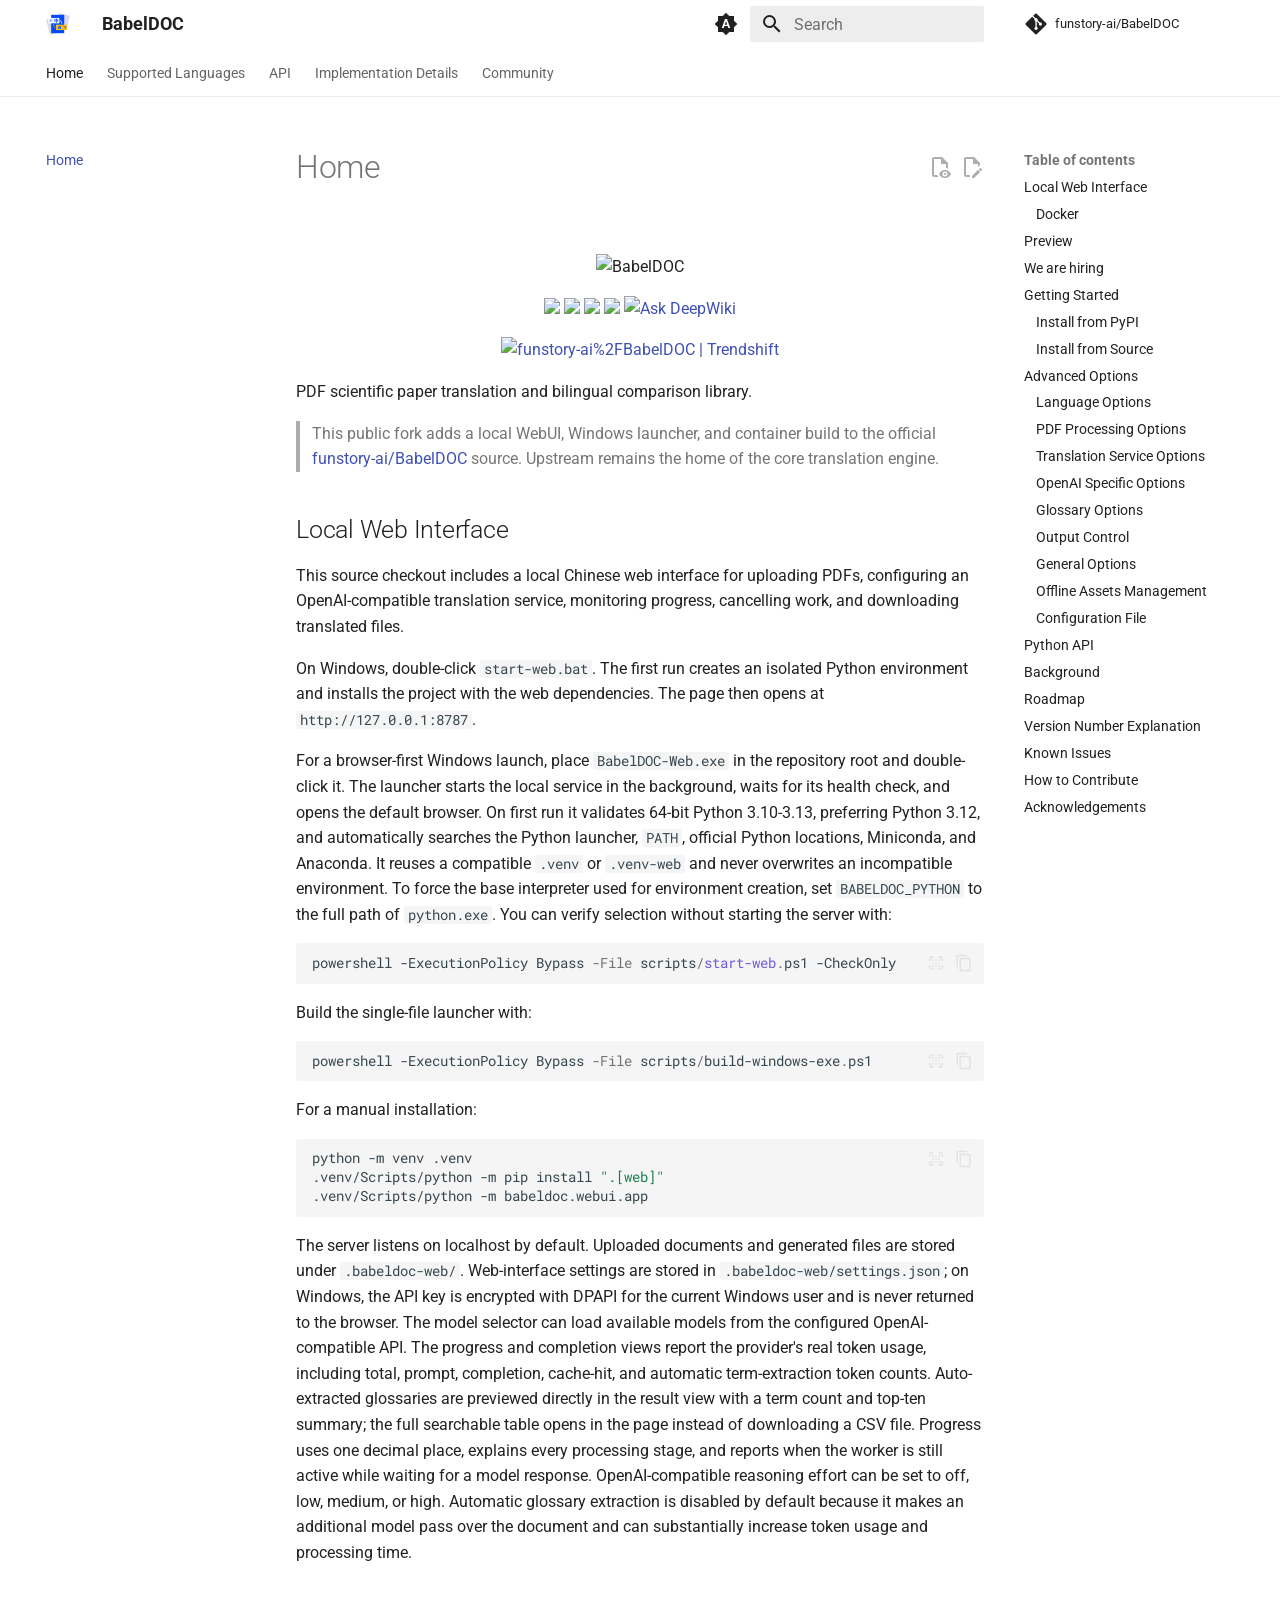
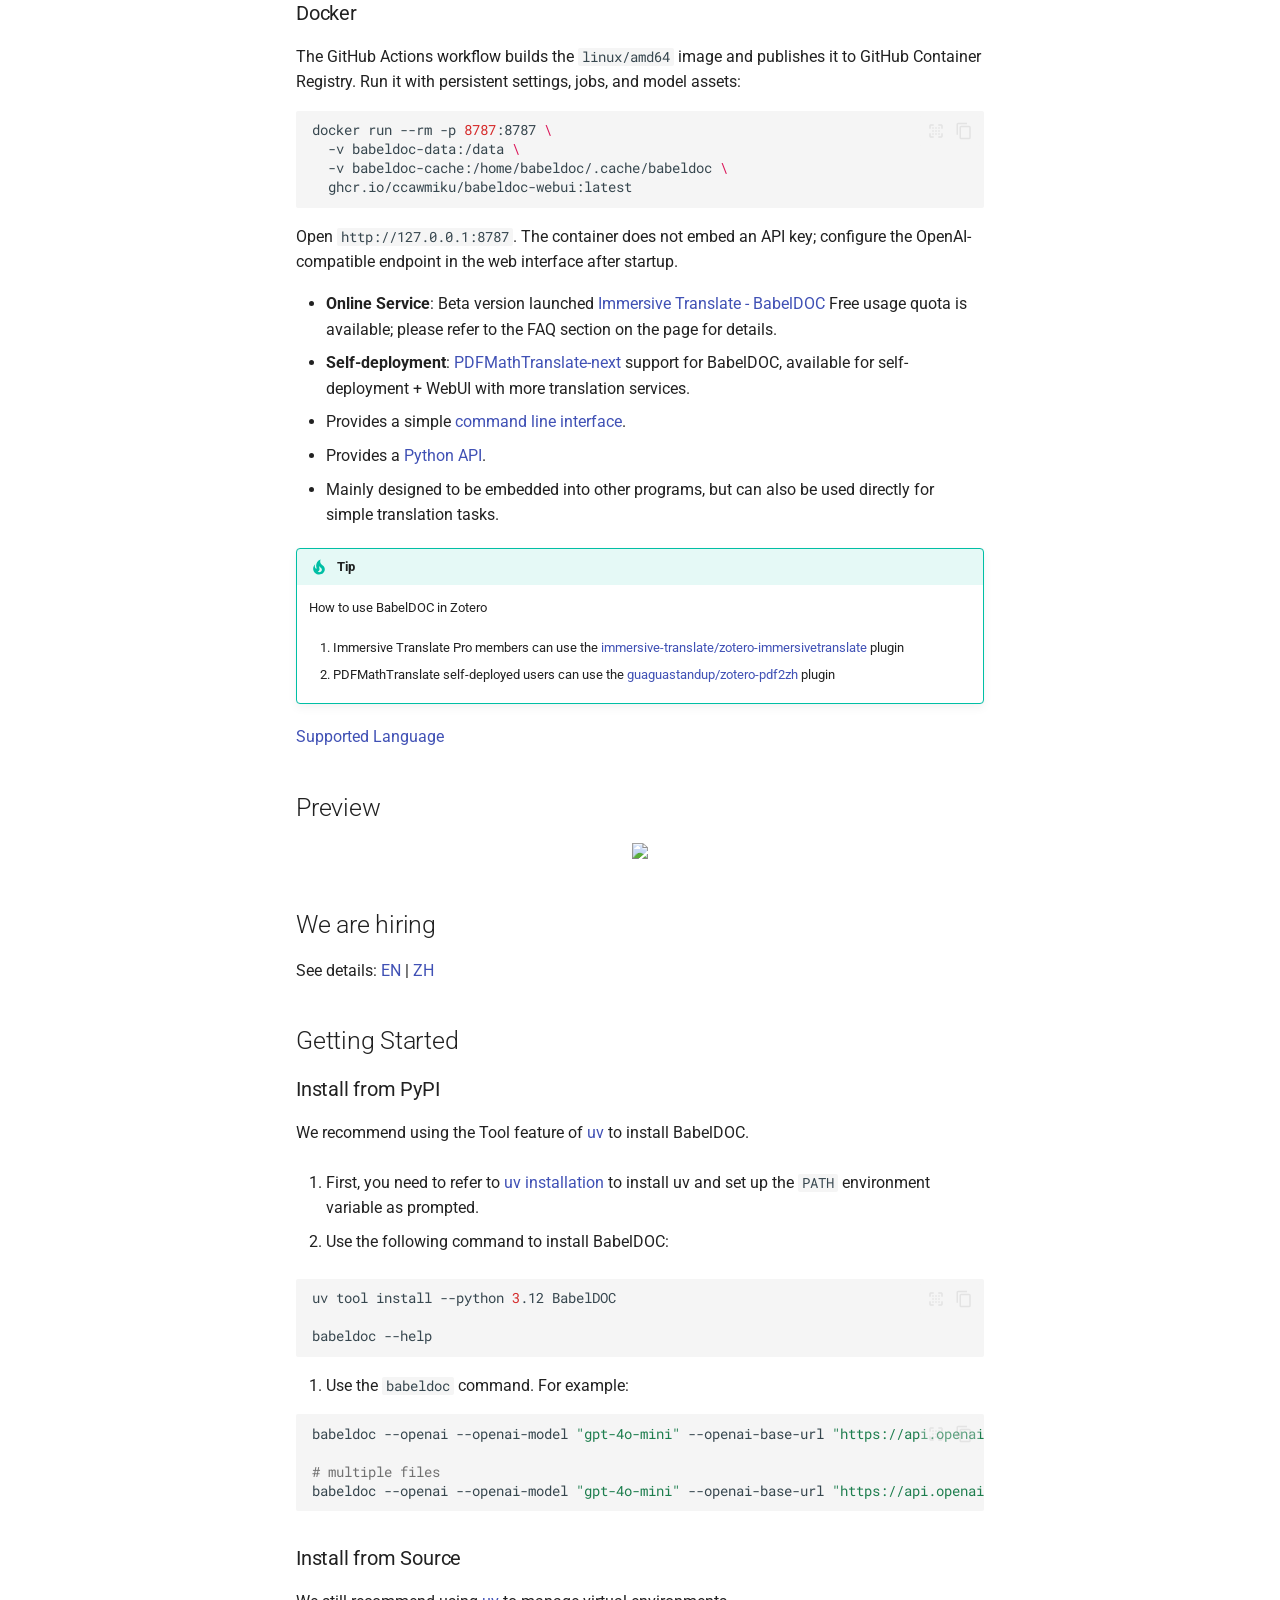
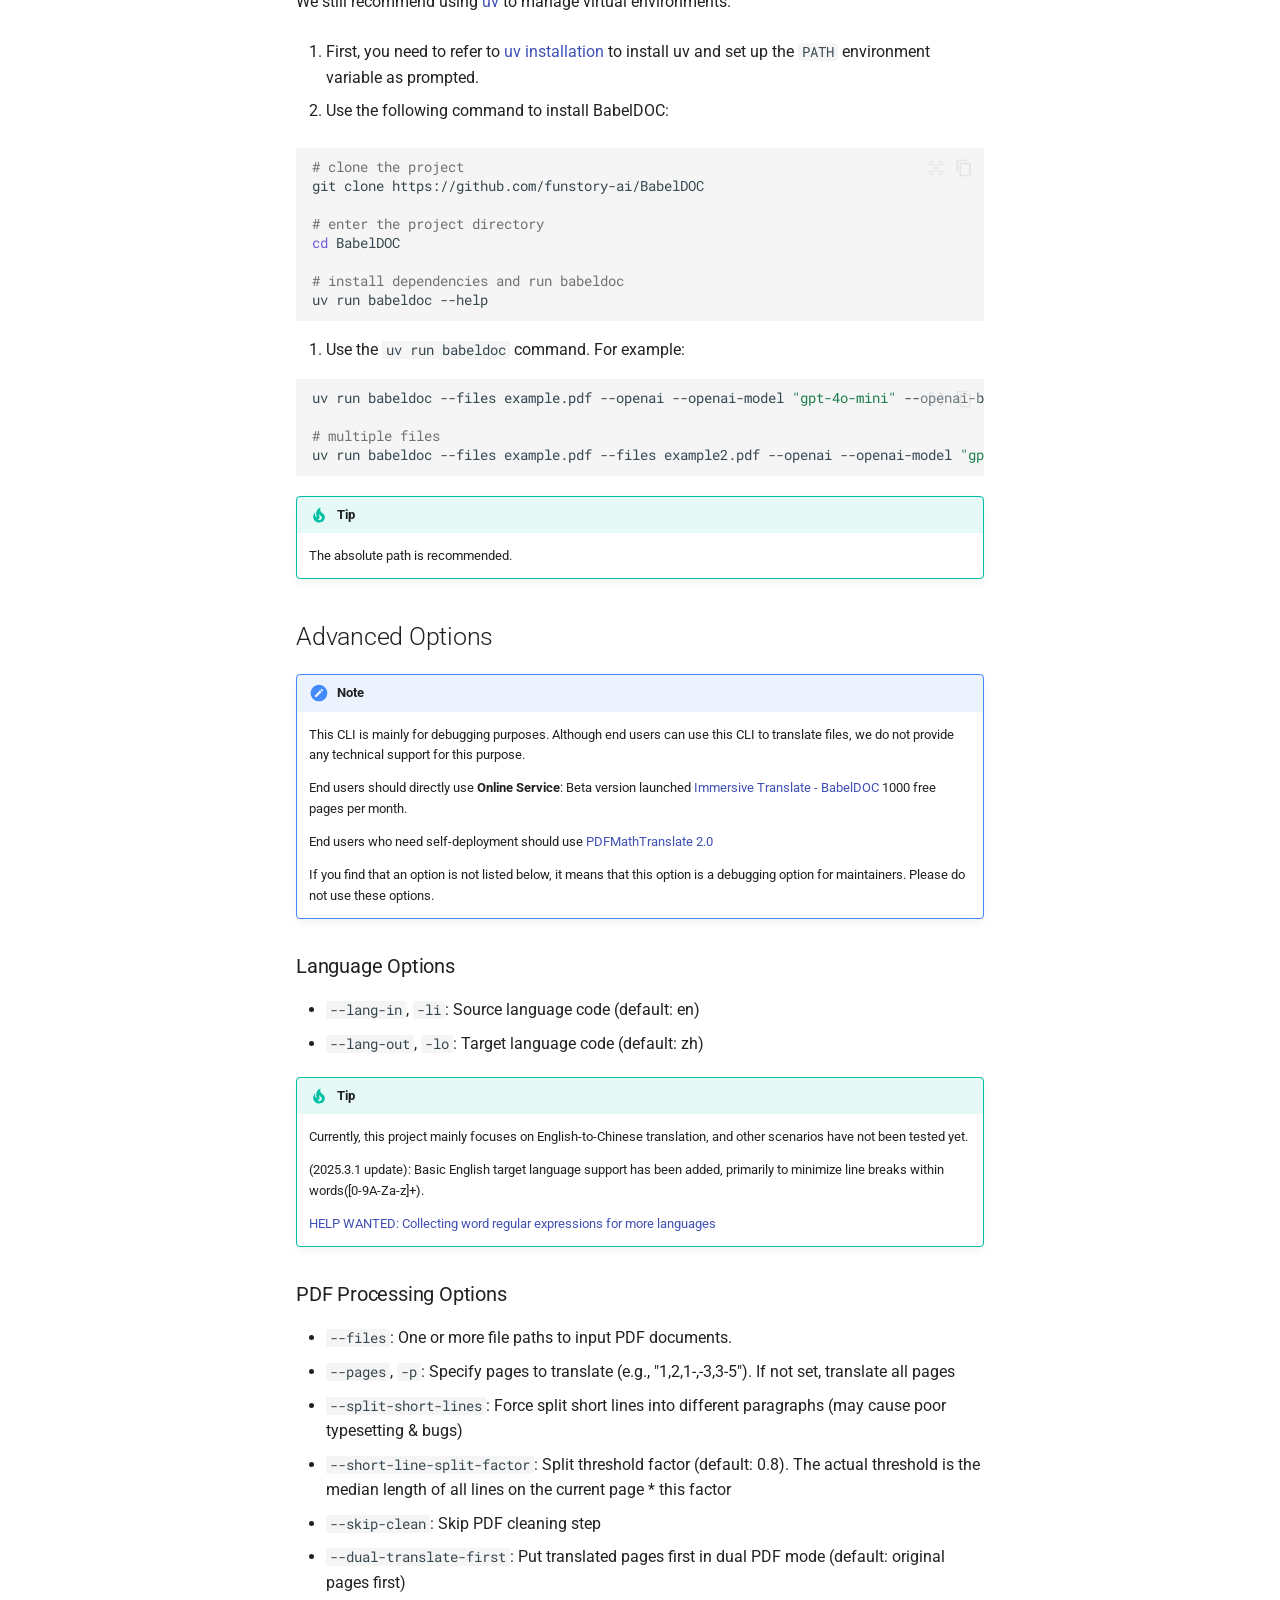
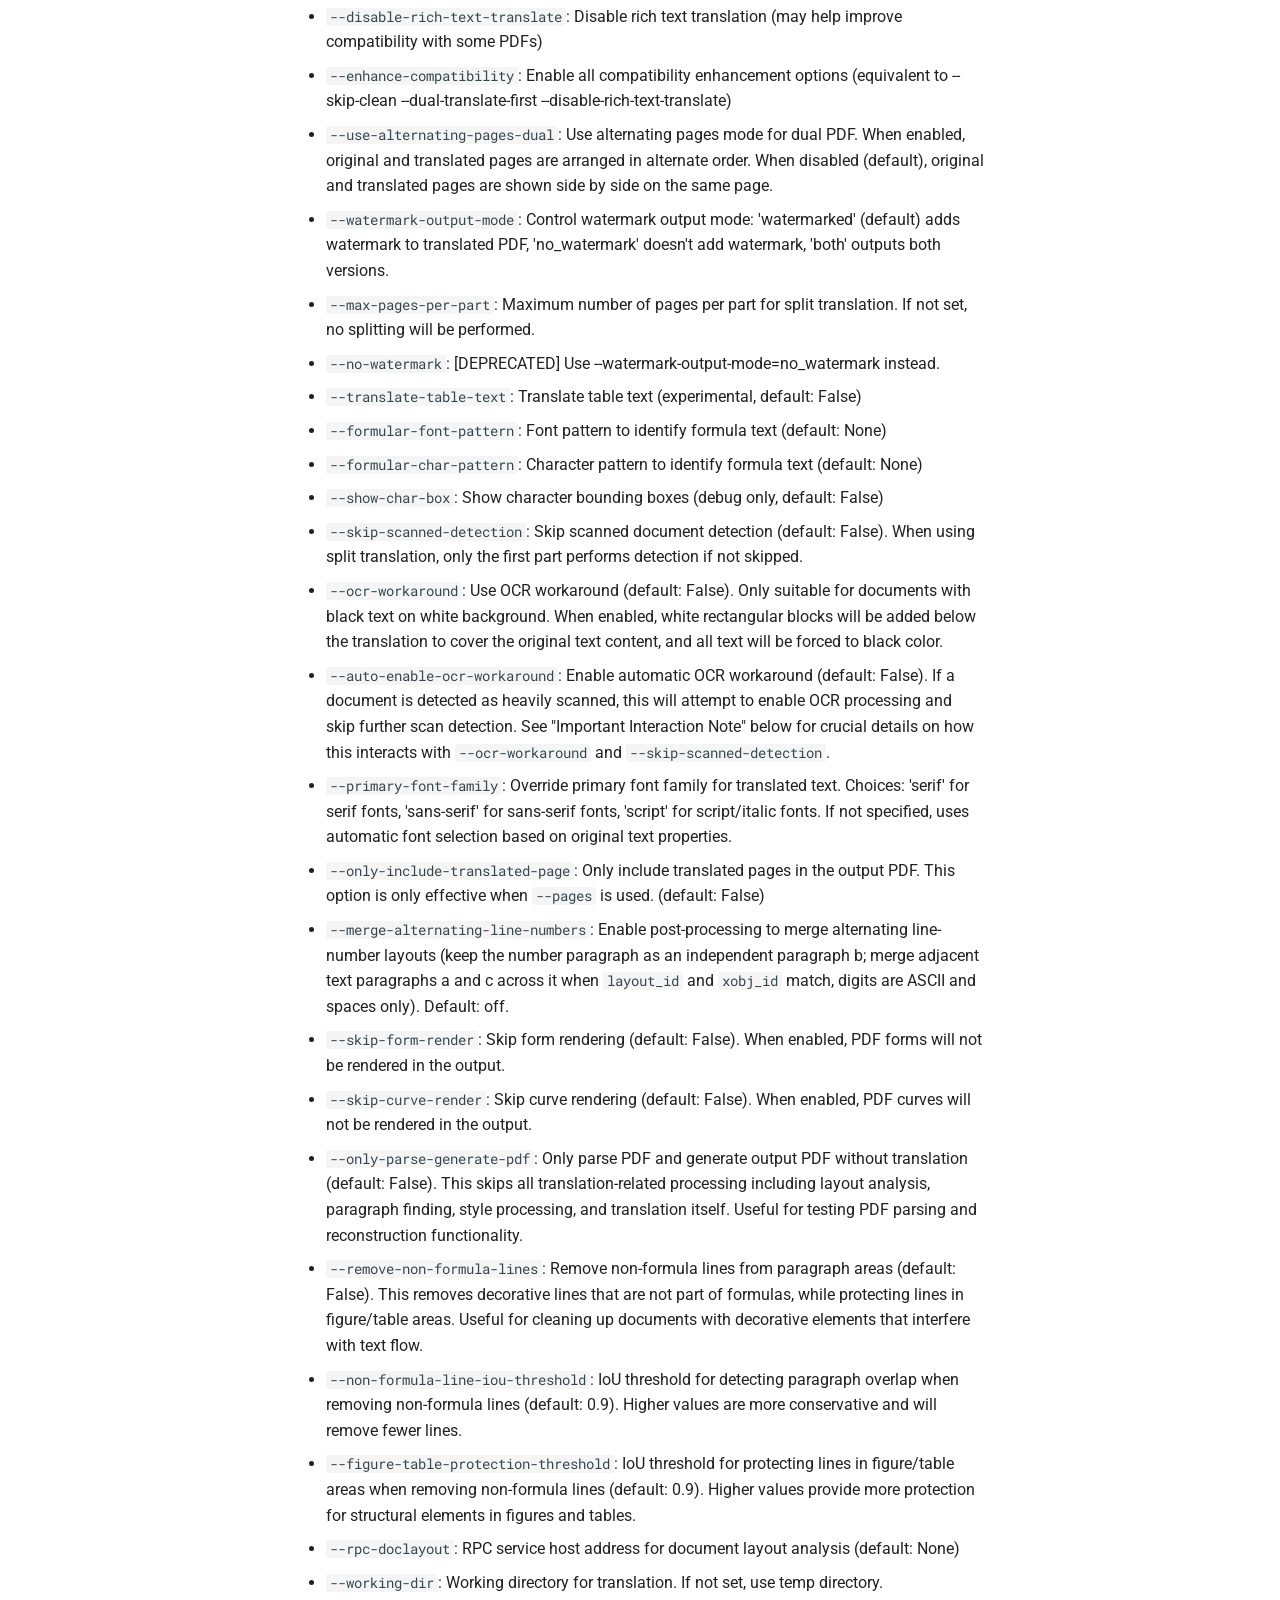
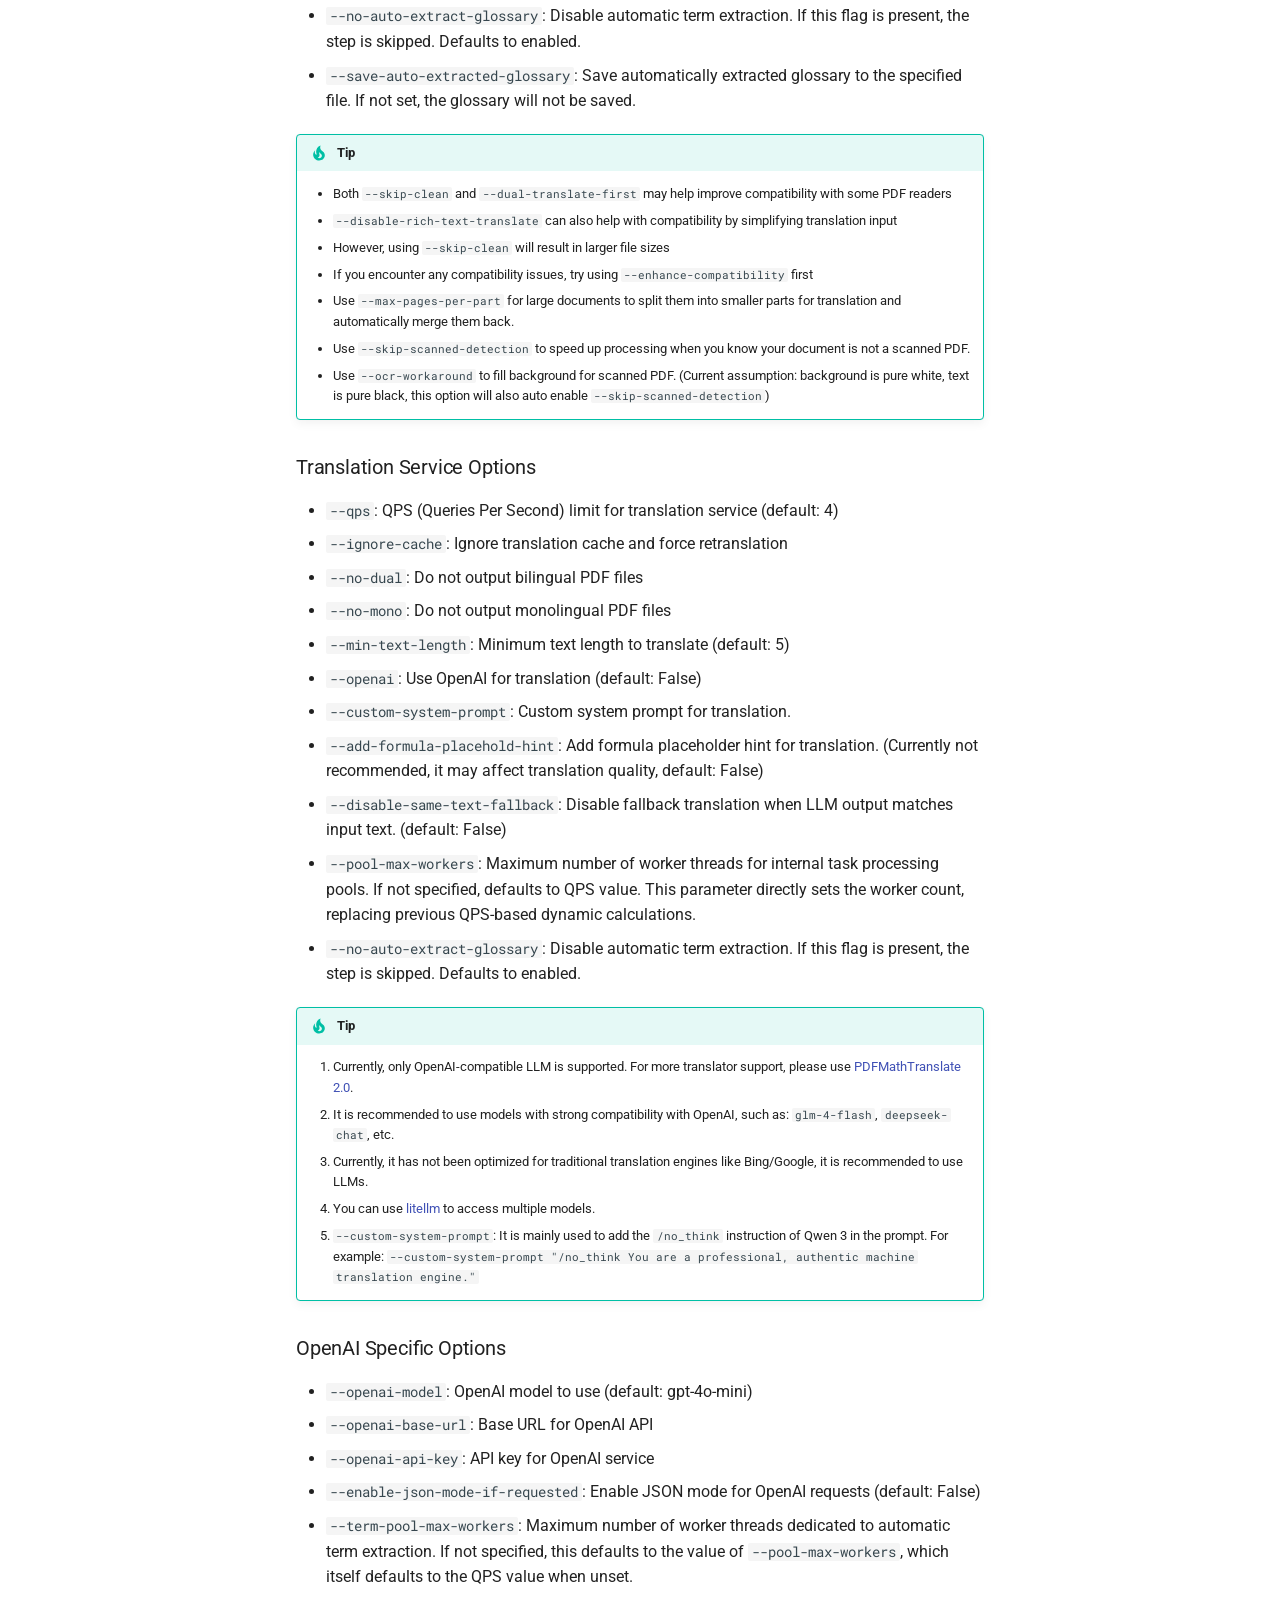
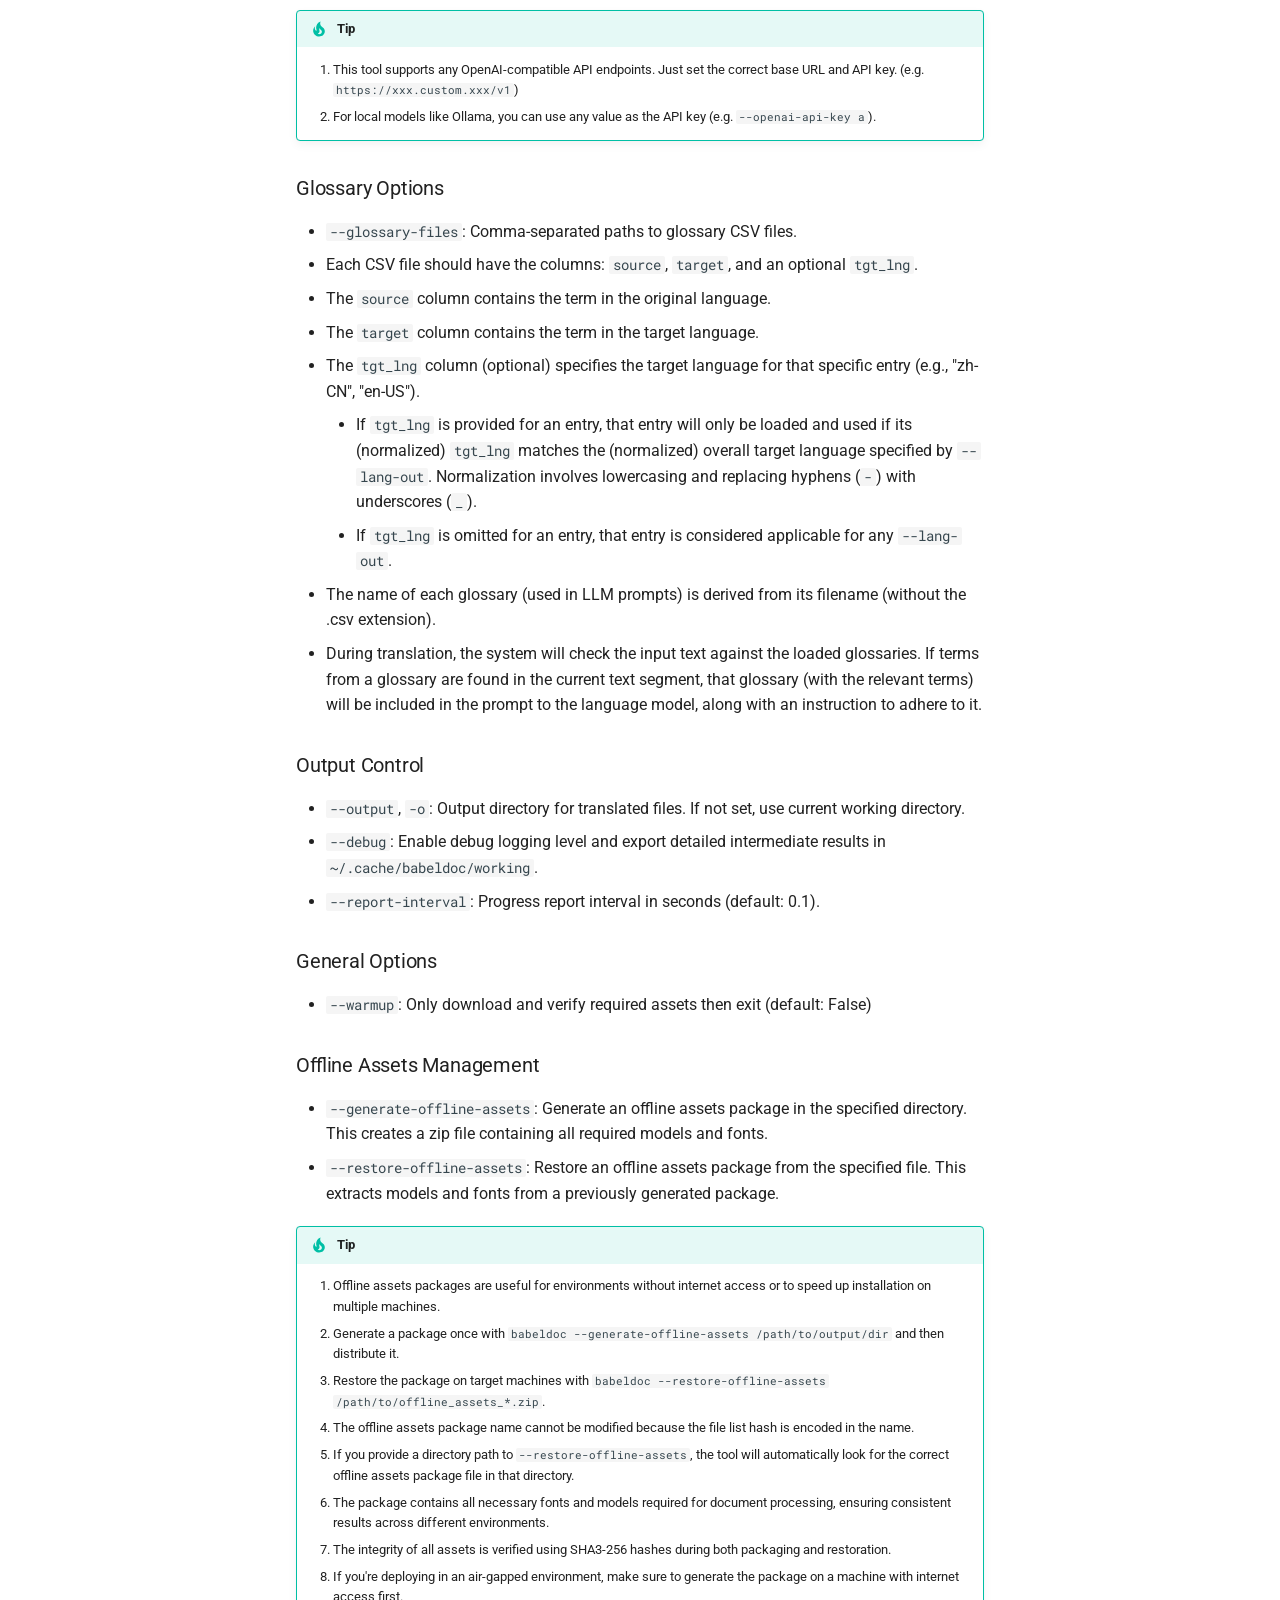
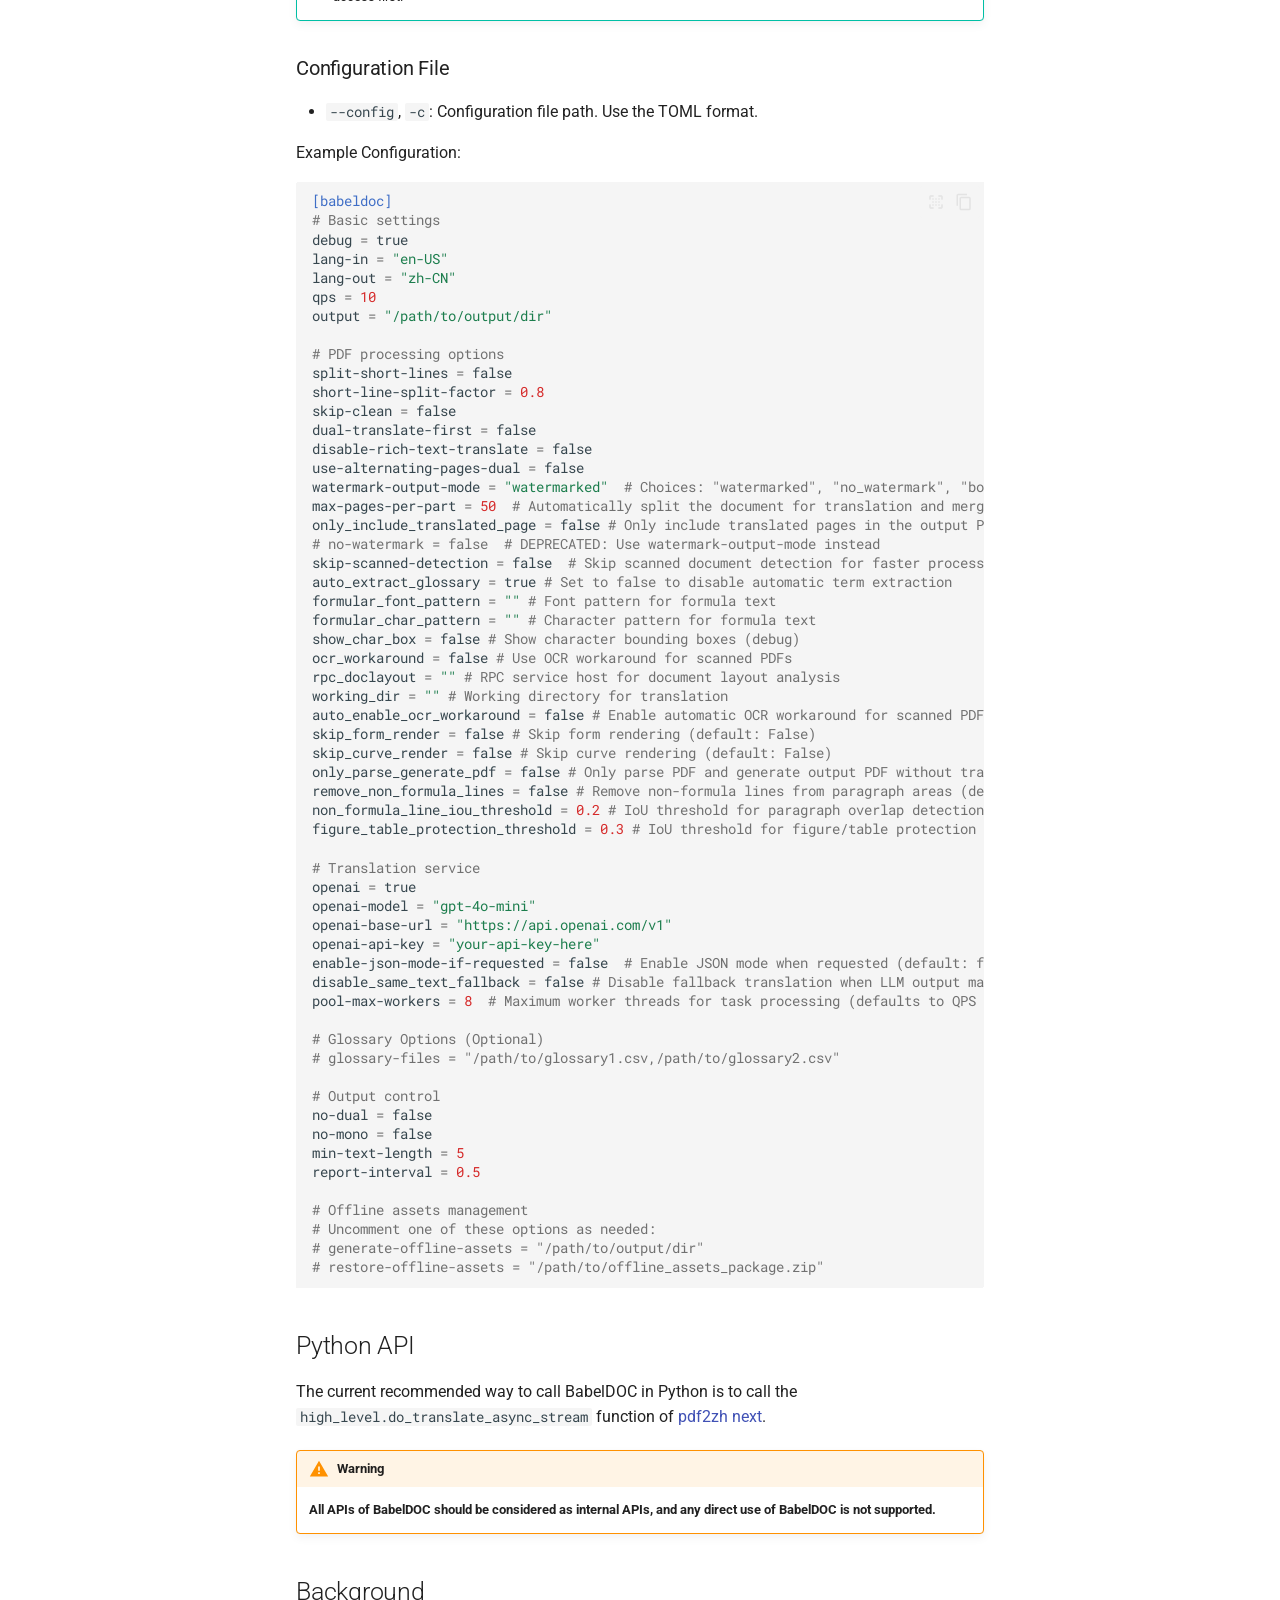
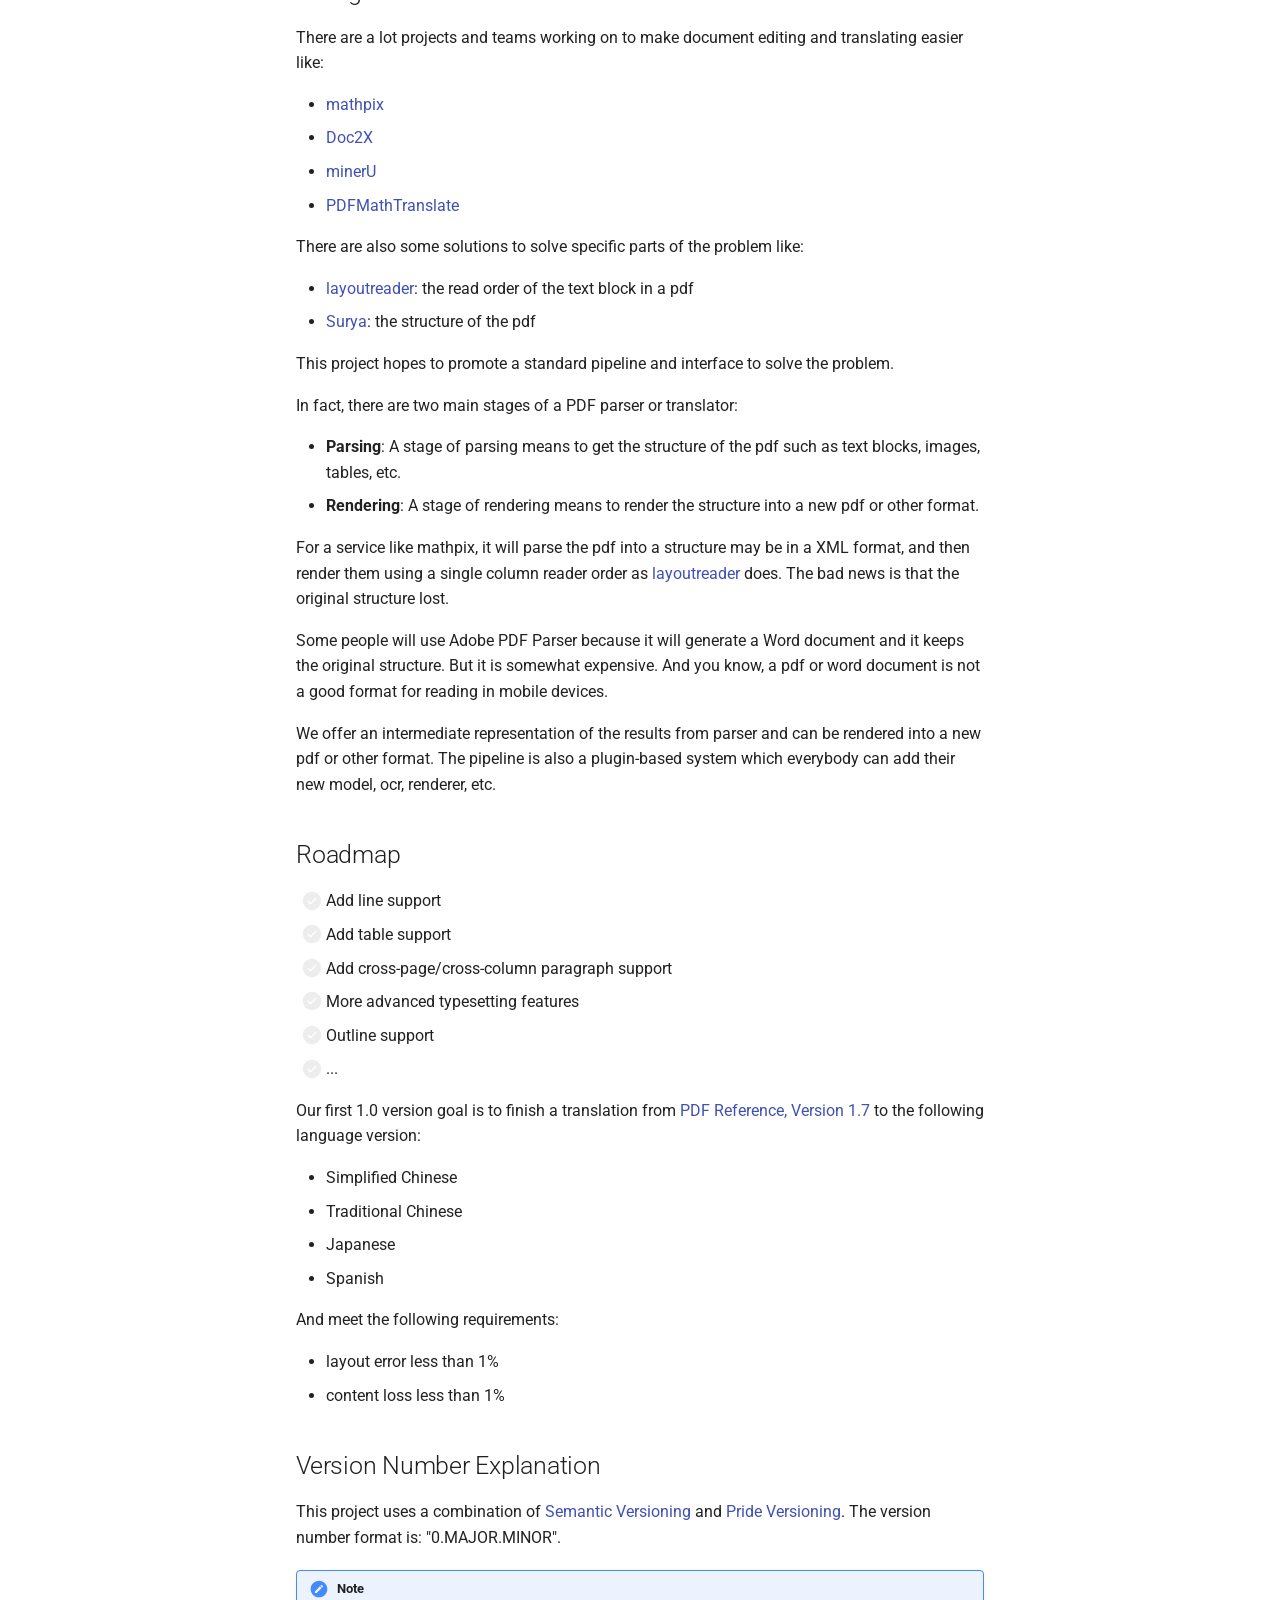
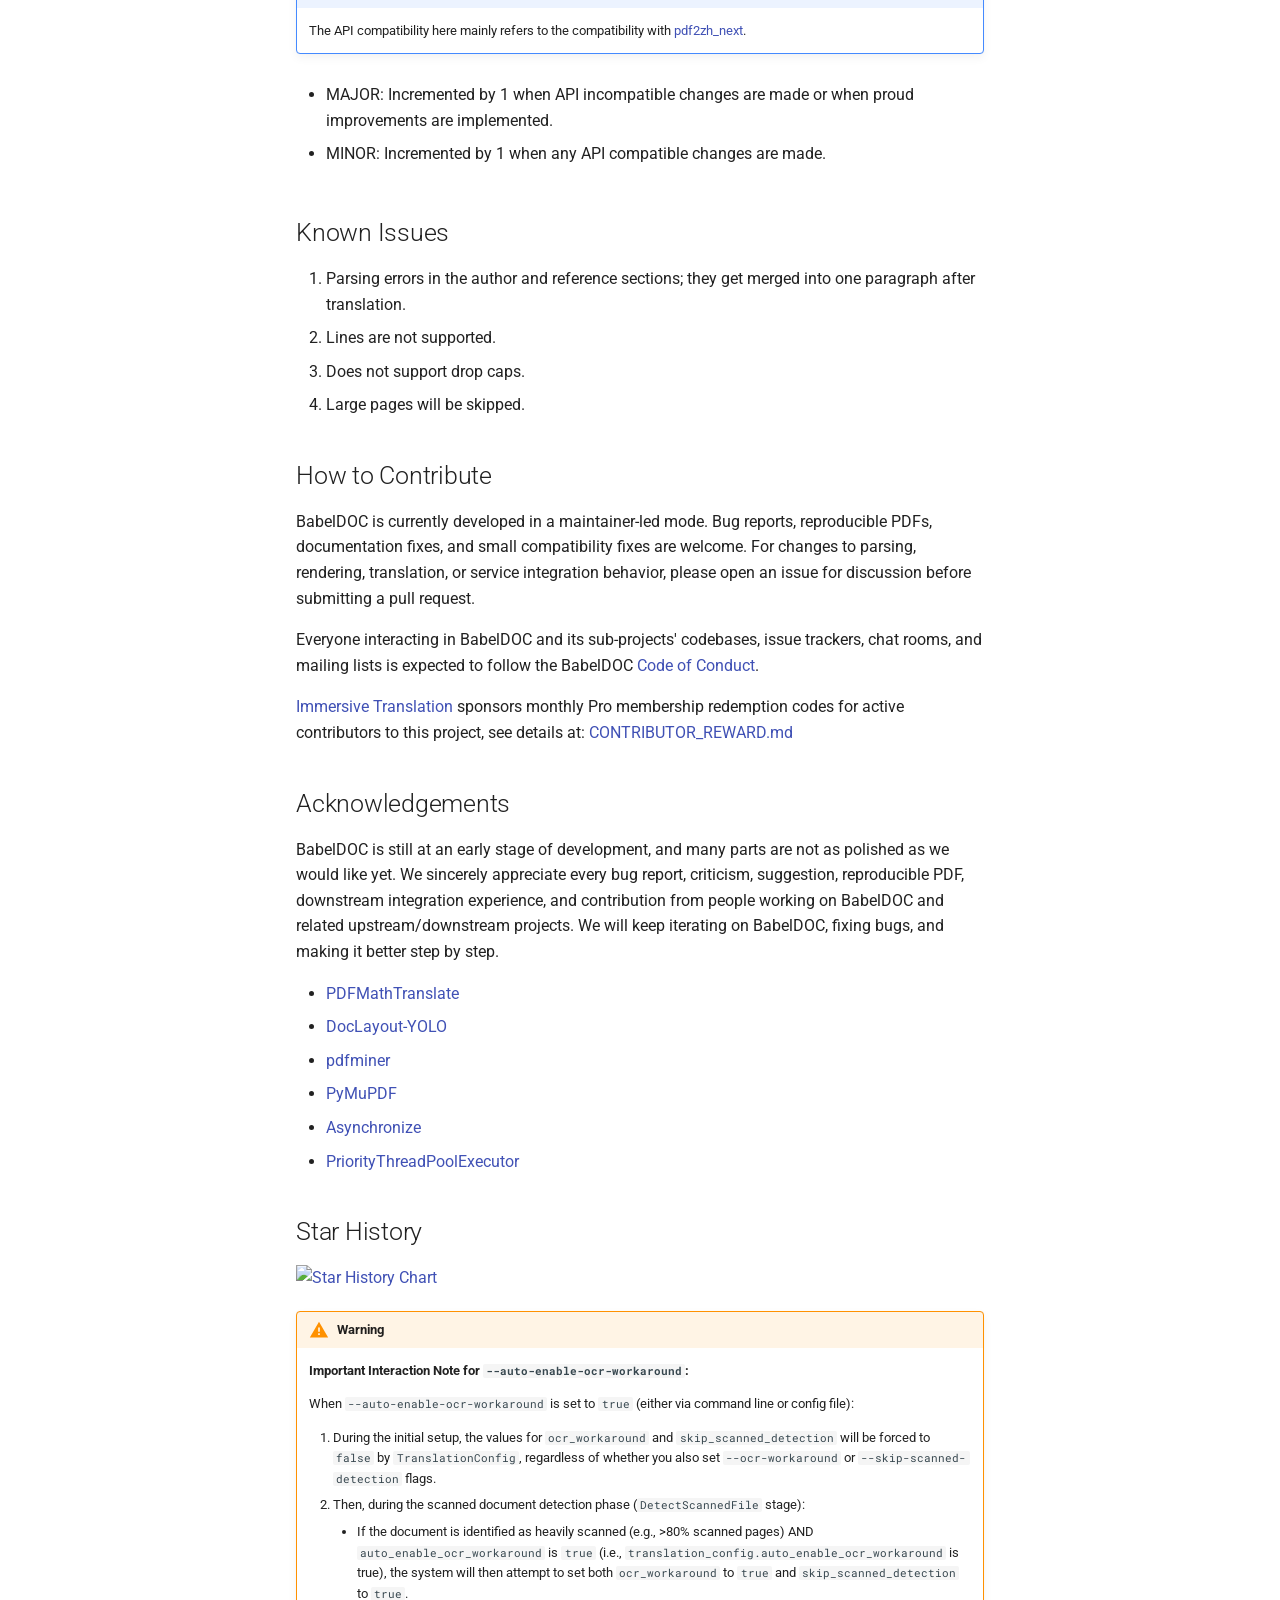
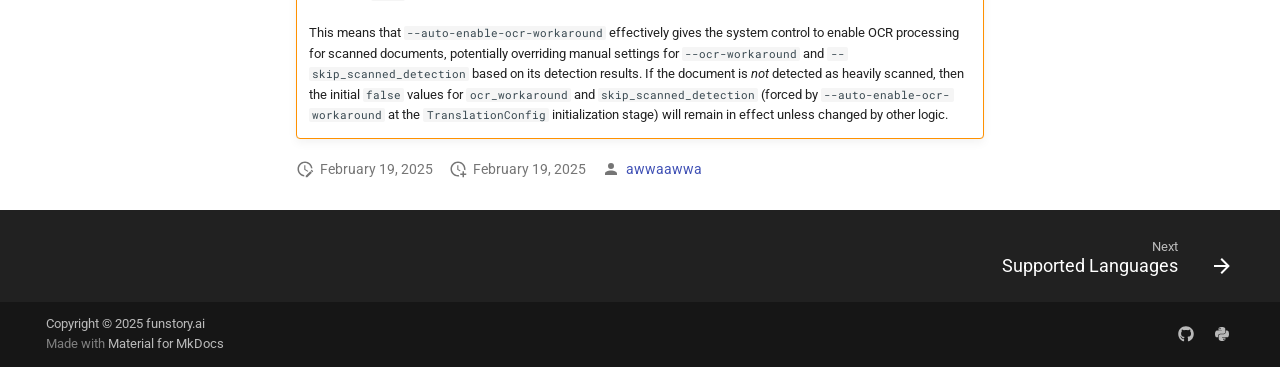
==== index.html @ ec018fcc "Deployed bc36c11 with MkDocs version: 1.6.1" ====
<!doctype html><html lang=en class=no-js> <head><meta charset=utf-8><meta name=viewport content="width=device-width,initial-scale=1"><meta name=description content="Write your documentation in Markdown and create a professional static site in minutes – searchable, customizable, in 60+ languages, for all devices"><meta name=author content=funstory.ai><link href=https://squidfunk.github.io/mkdocs-material/ rel=canonical><link href=supported_languages/ rel=next><link rel=icon href=images/babeldoc-small-logo-with-transparent-background.svg><meta name=generator content="mkdocs-1.6.1, mkdocs-material-9.7.6"><title>BabelDOC</title><link rel=stylesheet href=assets/stylesheets/main.484c7ddc.min.css><link rel=stylesheet href=assets/stylesheets/palette.ab4e12ef.min.css><link rel=preconnect href=https://fonts.gstatic.com crossorigin><link rel=stylesheet href="https://fonts.googleapis.com/css?family=Roboto:300,300i,400,400i,700,700i%7CRoboto+Mono:400,400i,700,700i&display=fallback"><style>:root{--md-text-font:"Roboto";--md-code-font:"Roboto Mono"}</style><script>__md_scope=new URL(".",location),__md_hash=e=>[...e].reduce(((e,_)=>(e<<5)-e+_.charCodeAt(0)),0),__md_get=(e,_=localStorage,t=__md_scope)=>JSON.parse(_.getItem(t.pathname+"."+e)),__md_set=(e,_,t=localStorage,a=__md_scope)=>{try{t.setItem(a.pathname+"."+e,JSON.stringify(_))}catch(e){}}</script></head> <body dir=ltr data-md-color-scheme=default data-md-color-primary=indigo data-md-color-accent=indigo> <input class=md-toggle data-md-toggle=drawer type=checkbox id=__drawer autocomplete=off> <input class=md-toggle data-md-toggle=search type=checkbox id=__search autocomplete=off> <label class=md-overlay for=__drawer></label> <div data-md-component=skip> <a href=#local-web-interface class=md-skip> Skip to content </a> </div> <div data-md-component=announce> </div> <header class=md-header data-md-component=header> <nav class="md-header__inner md-grid" aria-label=Header> <a href=. title=BabelDOC class="md-header__button md-logo" aria-label=BabelDOC data-md-component=logo> <img src=images/babeldoc-small-logo-with-transparent-background.svg alt=logo> </a> <label class="md-header__button md-icon" for=__drawer> <svg xmlns=http://www.w3.org/2000/svg viewbox="0 0 24 24"><path d="M3 6h18v2H3zm0 5h18v2H3zm0 5h18v2H3z"/></svg> </label> <div class=md-header__title data-md-component=header-title> <div class=md-header__ellipsis> <div class=md-header__topic> <span class=md-ellipsis> BabelDOC </span> </div> <div class=md-header__topic data-md-component=header-topic> <span class=md-ellipsis> Home </span> </div> </div> </div> <form class=md-header__option data-md-component=palette> <input class=md-option data-md-color-media=(prefers-color-scheme) data-md-color-scheme=default data-md-color-primary=indigo data-md-color-accent=indigo aria-label="Switch to light mode" type=radio name=__palette id=__palette_0> <label class="md-header__button md-icon" title="Switch to light mode" for=__palette_1 hidden> <svg xmlns=http://www.w3.org/2000/svg viewbox="0 0 24 24"><path d="m14.3 16-.7-2h-3.2l-.7 2H7.8L11 7h2l3.2 9zM20 8.69V4h-4.69L12 .69 8.69 4H4v4.69L.69 12 4 15.31V20h4.69L12 23.31 15.31 20H20v-4.69L23.31 12zm-9.15 3.96h2.3L12 9z"/></svg> </label> <input class=md-option data-md-color-media="(prefers-color-scheme: light)" data-md-color-scheme=default data-md-color-primary=white data-md-color-accent=indigo aria-label="Switch to dark mode" type=radio name=__palette id=__palette_1> <label class="md-header__button md-icon" title="Switch to dark mode" for=__palette_2 hidden> <svg xmlns=http://www.w3.org/2000/svg viewbox="0 0 24 24"><path d="M12 8a4 4 0 0 0-4 4 4 4 0 0 0 4 4 4 4 0 0 0 4-4 4 4 0 0 0-4-4m0 10a6 6 0 0 1-6-6 6 6 0 0 1 6-6 6 6 0 0 1 6 6 6 6 0 0 1-6 6m8-9.31V4h-4.69L12 .69 8.69 4H4v4.69L.69 12 4 15.31V20h4.69L12 23.31 15.31 20H20v-4.69L23.31 12z"/></svg> </label> <input class=md-option data-md-color-media="(prefers-color-scheme: dark)" data-md-color-scheme=slate data-md-color-primary=black data-md-color-accent=indigo aria-label="Switch to system preference" type=radio name=__palette id=__palette_2> <label class="md-header__button md-icon" title="Switch to system preference" for=__palette_0 hidden> <svg xmlns=http://www.w3.org/2000/svg viewbox="0 0 24 24"><path d="M12 18c-.89 0-1.74-.2-2.5-.55C11.56 16.5 13 14.42 13 12s-1.44-4.5-3.5-5.45C10.26 6.2 11.11 6 12 6a6 6 0 0 1 6 6 6 6 0 0 1-6 6m8-9.31V4h-4.69L12 .69 8.69 4H4v4.69L.69 12 4 15.31V20h4.69L12 23.31 15.31 20H20v-4.69L23.31 12z"/></svg> </label> </form> <script>var palette=__md_get("__palette");if(palette&&palette.color){if("(prefers-color-scheme)"===palette.color.media){var media=matchMedia("(prefers-color-scheme: light)"),input=document.querySelector(media.matches?"[data-md-color-media='(prefers-color-scheme: light)']":"[data-md-color-media='(prefers-color-scheme: dark)']");palette.color.media=input.getAttribute("data-md-color-media"),palette.color.scheme=input.getAttribute("data-md-color-scheme"),palette.color.primary=input.getAttribute("data-md-color-primary"),palette.color.accent=input.getAttribute("data-md-color-accent")}for(var[key,value]of Object.entries(palette.color))document.body.setAttribute("data-md-color-"+key,value)}</script> <label class="md-header__button md-icon" for=__search> <svg xmlns=http://www.w3.org/2000/svg viewbox="0 0 24 24"><path d="M9.5 3A6.5 6.5 0 0 1 16 9.5c0 1.61-.59 3.09-1.56 4.23l.27.27h.79l5 5-1.5 1.5-5-5v-.79l-.27-.27A6.52 6.52 0 0 1 9.5 16 6.5 6.5 0 0 1 3 9.5 6.5 6.5 0 0 1 9.5 3m0 2C7 5 5 7 5 9.5S7 14 9.5 14 14 12 14 9.5 12 5 9.5 5"/></svg> </label> <div class=md-search data-md-component=search role=dialog> <label class=md-search__overlay for=__search></label> <div class=md-search__inner role=search> <form class=md-search__form name=search> <input type=text class=md-search__input name=query aria-label=Search placeholder=Search autocapitalize=off autocorrect=off autocomplete=off spellcheck=false data-md-component=search-query required> <label class="md-search__icon md-icon" for=__search> <svg xmlns=http://www.w3.org/2000/svg viewbox="0 0 24 24"><path d="M9.5 3A6.5 6.5 0 0 1 16 9.5c0 1.61-.59 3.09-1.56 4.23l.27.27h.79l5 5-1.5 1.5-5-5v-.79l-.27-.27A6.52 6.52 0 0 1 9.5 16 6.5 6.5 0 0 1 3 9.5 6.5 6.5 0 0 1 9.5 3m0 2C7 5 5 7 5 9.5S7 14 9.5 14 14 12 14 9.5 12 5 9.5 5"/></svg> <svg xmlns=http://www.w3.org/2000/svg viewbox="0 0 24 24"><path d="M20 11v2H8l5.5 5.5-1.42 1.42L4.16 12l7.92-7.92L13.5 5.5 8 11z"/></svg> </label> <nav class=md-search__options aria-label=Search> <a href=javascript:void(0) class="md-search__icon md-icon" title=Share aria-label=Share data-clipboard data-clipboard-text data-md-component=search-share tabindex=-1> <svg xmlns=http://www.w3.org/2000/svg viewbox="0 0 24 24"><path d="M18 16.08c-.76 0-1.44.3-1.96.77L8.91 12.7c.05-.23.09-.46.09-.7s-.04-.47-.09-.7l7.05-4.11c.54.5 1.25.81 2.04.81a3 3 0 0 0 3-3 3 3 0 0 0-3-3 3 3 0 0 0-3 3c0 .24.04.47.09.7L8.04 9.81C7.5 9.31 6.79 9 6 9a3 3 0 0 0-3 3 3 3 0 0 0 3 3c.79 0 1.5-.31 2.04-.81l7.12 4.15c-.05.21-.08.43-.08.66 0 1.61 1.31 2.91 2.92 2.91s2.92-1.3 2.92-2.91A2.92 2.92 0 0 0 18 16.08"/></svg> </a> <button type=reset class="md-search__icon md-icon" title=Clear aria-label=Clear tabindex=-1> <svg xmlns=http://www.w3.org/2000/svg viewbox="0 0 24 24"><path d="M19 6.41 17.59 5 12 10.59 6.41 5 5 6.41 10.59 12 5 17.59 6.41 19 12 13.41 17.59 19 19 17.59 13.41 12z"/></svg> </button> </nav> <div class=md-search__suggest data-md-component=search-suggest></div> </form> <div class=md-search__output> <div class=md-search__scrollwrap tabindex=0 data-md-scrollfix> <div class=md-search-result data-md-component=search-result> <div class=md-search-result__meta> Initializing search </div> <ol class=md-search-result__list role=presentation></ol> </div> </div> </div> </div> </div> <div class=md-header__source> <a href=https://github.com/funstory-ai/BabelDOC title="Go to repository" class=md-source data-md-component=source> <div class="md-source__icon md-icon"> <svg xmlns=http://www.w3.org/2000/svg viewbox="0 0 448 512"><!-- Font Awesome Free 7.1.0 by @fontawesome - https://fontawesome.com License - https://fontawesome.com/license/free (Icons: CC BY 4.0, Fonts: SIL OFL 1.1, Code: MIT License) Copyright 2025 Fonticons, Inc.--><path d="M439.6 236.1 244 40.5c-5.4-5.5-12.8-8.5-20.4-8.5s-15 3-20.4 8.4L162.5 81l51.5 51.5c27.1-9.1 52.7 16.8 43.4 43.7l49.7 49.7c34.2-11.8 61.2 31 35.5 56.7-26.5 26.5-70.2-2.9-56-37.3L240.3 199v121.9c25.3 12.5 22.3 41.8 9.1 55-6.4 6.4-15.2 10.1-24.3 10.1s-17.8-3.6-24.3-10.1c-17.6-17.6-11.1-46.9 11.2-56v-123c-20.8-8.5-24.6-30.7-18.6-45L142.6 101 8.5 235.1C3 240.6 0 247.9 0 255.5s3 15 8.5 20.4l195.6 195.7c5.4 5.4 12.7 8.4 20.4 8.4s15-3 20.4-8.4l194.7-194.7c5.4-5.4 8.4-12.8 8.4-20.4s-3-15-8.4-20.4"/></svg> </div> <div class=md-source__repository> funstory-ai/BabelDOC </div> </a> </div> </nav> </header> <div class=md-container data-md-component=container> <nav class=md-tabs aria-label=Tabs data-md-component=tabs> <div class=md-grid> <ul class=md-tabs__list> <li class="md-tabs__item md-tabs__item--active"> <a href=. class=md-tabs__link> Home </a> </li> <li class=md-tabs__item> <a href=supported_languages/ class=md-tabs__link> Supported Languages </a> </li> <li class=md-tabs__item> <a href=ImplementationDetails/AsyncTranslate/AsyncTranslate/ class=md-tabs__link> API </a> </li> <li class=md-tabs__item> <a href=ImplementationDetails/ class=md-tabs__link> Implementation Details </a> </li> <li class=md-tabs__item> <a href=CODE_OF_CONDUCT/ class=md-tabs__link> Community </a> </li> </ul> </div> </nav> <main class=md-main data-md-component=main> <div class="md-main__inner md-grid"> <div class="md-sidebar md-sidebar--primary" data-md-component=sidebar data-md-type=navigation> <div class=md-sidebar__scrollwrap> <div class=md-sidebar__inner> <nav class="md-nav md-nav--primary md-nav--lifted" aria-label=Navigation data-md-level=0> <label class=md-nav__title for=__drawer> <a href=. title=BabelDOC class="md-nav__button md-logo" aria-label=BabelDOC data-md-component=logo> <img src=images/babeldoc-small-logo-with-transparent-background.svg alt=logo> </a> BabelDOC </label> <div class=md-nav__source> <a href=https://github.com/funstory-ai/BabelDOC title="Go to repository" class=md-source data-md-component=source> <div class="md-source__icon md-icon"> <svg xmlns=http://www.w3.org/2000/svg viewbox="0 0 448 512"><!-- Font Awesome Free 7.1.0 by @fontawesome - https://fontawesome.com License - https://fontawesome.com/license/free (Icons: CC BY 4.0, Fonts: SIL OFL 1.1, Code: MIT License) Copyright 2025 Fonticons, Inc.--><path d="M439.6 236.1 244 40.5c-5.4-5.5-12.8-8.5-20.4-8.5s-15 3-20.4 8.4L162.5 81l51.5 51.5c27.1-9.1 52.7 16.8 43.4 43.7l49.7 49.7c34.2-11.8 61.2 31 35.5 56.7-26.5 26.5-70.2-2.9-56-37.3L240.3 199v121.9c25.3 12.5 22.3 41.8 9.1 55-6.4 6.4-15.2 10.1-24.3 10.1s-17.8-3.6-24.3-10.1c-17.6-17.6-11.1-46.9 11.2-56v-123c-20.8-8.5-24.6-30.7-18.6-45L142.6 101 8.5 235.1C3 240.6 0 247.9 0 255.5s3 15 8.5 20.4l195.6 195.7c5.4 5.4 12.7 8.4 20.4 8.4s15-3 20.4-8.4l194.7-194.7c5.4-5.4 8.4-12.8 8.4-20.4s-3-15-8.4-20.4"/></svg> </div> <div class=md-source__repository> funstory-ai/BabelDOC </div> </a> </div> <ul class=md-nav__list data-md-scrollfix> <li class="md-nav__item md-nav__item--active"> <input class="md-nav__toggle md-toggle" type=checkbox id=__toc> <label class="md-nav__link md-nav__link--active" for=__toc> <span class=md-ellipsis> Home </span> <span class="md-nav__icon md-icon"></span> </label> <a href=. class="md-nav__link md-nav__link--active"> <span class=md-ellipsis> Home </span> </a> <nav class="md-nav md-nav--secondary" aria-label="Table of contents"> <label class=md-nav__title for=__toc> <span class="md-nav__icon md-icon"></span> Table of contents </label> <ul class=md-nav__list data-md-component=toc data-md-scrollfix> <li class=md-nav__item> <a href=#local-web-interface class=md-nav__link> <span class=md-ellipsis> Local Web Interface </span> </a> <nav class=md-nav aria-label="Local Web Interface"> <ul class=md-nav__list> <li class=md-nav__item> <a href=#docker class=md-nav__link> <span class=md-ellipsis> Docker </span> </a> </li> </ul> </nav> </li> <li class=md-nav__item> <a href=#preview class=md-nav__link> <span class=md-ellipsis> Preview </span> </a> </li> <li class=md-nav__item> <a href=#we-are-hiring class=md-nav__link> <span class=md-ellipsis> We are hiring </span> </a> </li> <li class=md-nav__item> <a href=#getting-started class=md-nav__link> <span class=md-ellipsis> Getting Started </span> </a> <nav class=md-nav aria-label="Getting Started"> <ul class=md-nav__list> <li class=md-nav__item> <a href=#install-from-pypi class=md-nav__link> <span class=md-ellipsis> Install from PyPI </span> </a> </li> <li class=md-nav__item> <a href=#install-from-source class=md-nav__link> <span class=md-ellipsis> Install from Source </span> </a> </li> </ul> </nav> </li> <li class=md-nav__item> <a href=#advanced-options class=md-nav__link> <span class=md-ellipsis> Advanced Options </span> </a> <nav class=md-nav aria-label="Advanced Options"> <ul class=md-nav__list> <li class=md-nav__item> <a href=#language-options class=md-nav__link> <span class=md-ellipsis> Language Options </span> </a> </li> <li class=md-nav__item> <a href=#pdf-processing-options class=md-nav__link> <span class=md-ellipsis> PDF Processing Options </span> </a> </li> <li class=md-nav__item> <a href=#translation-service-options class=md-nav__link> <span class=md-ellipsis> Translation Service Options </span> </a> </li> <li class=md-nav__item> <a href=#openai-specific-options class=md-nav__link> <span class=md-ellipsis> OpenAI Specific Options </span> </a> </li> <li class=md-nav__item> <a href=#glossary-options class=md-nav__link> <span class=md-ellipsis> Glossary Options </span> </a> </li> <li class=md-nav__item> <a href=#output-control class=md-nav__link> <span class=md-ellipsis> Output Control </span> </a> </li> <li class=md-nav__item> <a href=#general-options class=md-nav__link> <span class=md-ellipsis> General Options </span> </a> </li> <li class=md-nav__item> <a href=#offline-assets-management class=md-nav__link> <span class=md-ellipsis> Offline Assets Management </span> </a> </li> <li class=md-nav__item> <a href=#configuration-file class=md-nav__link> <span class=md-ellipsis> Configuration File </span> </a> </li> </ul> </nav> </li> <li class=md-nav__item> <a href=#python-api class=md-nav__link> <span class=md-ellipsis> Python API </span> </a> </li> <li class=md-nav__item> <a href=#background class=md-nav__link> <span class=md-ellipsis> Background </span> </a> </li> <li class=md-nav__item> <a href=#roadmap class=md-nav__link> <span class=md-ellipsis> Roadmap </span> </a> </li> <li class=md-nav__item> <a href=#version-number-explanation class=md-nav__link> <span class=md-ellipsis> Version Number Explanation </span> </a> </li> <li class=md-nav__item> <a href=#known-issues class=md-nav__link> <span class=md-ellipsis> Known Issues </span> </a> </li> <li class=md-nav__item> <a href=#how-to-contribute class=md-nav__link> <span class=md-ellipsis> How to Contribute </span> </a> </li> <li class=md-nav__item> <a href=#acknowledgements class=md-nav__link> <span class=md-ellipsis> Acknowledgements </span> </a> </li> </ul> </nav> </li> <li class=md-nav__item> <a href=supported_languages/ class=md-nav__link> <span class=md-ellipsis> Supported Languages </span> </a> </li> <li class="md-nav__item md-nav__item--nested"> <input class="md-nav__toggle md-toggle " type=checkbox id=__nav_3> <label class=md-nav__link for=__nav_3 id=__nav_3_label tabindex=0> <span class=md-ellipsis> API </span> <span class="md-nav__icon md-icon"></span> </label> <nav class=md-nav data-md-level=1 aria-labelledby=__nav_3_label aria-expanded=false> <label class=md-nav__title for=__nav_3> <span class="md-nav__icon md-icon"></span> API </label> <ul class=md-nav__list data-md-scrollfix> <li class=md-nav__item> <a href=ImplementationDetails/AsyncTranslate/AsyncTranslate/ class=md-nav__link> <span class=md-ellipsis> Async Translation API </span> </a> </li> </ul> </nav> </li> <li class="md-nav__item md-nav__item--nested"> <input class="md-nav__toggle md-toggle " type=checkbox id=__nav_4> <div class="md-nav__link md-nav__container"> <a href=ImplementationDetails/ class="md-nav__link "> <span class=md-ellipsis> Implementation Details </span> </a> <label class="md-nav__link " for=__nav_4 id=__nav_4_label tabindex=0> <span class="md-nav__icon md-icon"></span> </label> </div> <nav class=md-nav data-md-level=1 aria-labelledby=__nav_4_label aria-expanded=false> <label class=md-nav__title for=__nav_4> <span class="md-nav__icon md-icon"></span> Implementation Details </label> <ul class=md-nav__list data-md-scrollfix> <li class=md-nav__item> <a href=ImplementationDetails/PDFParsing/PDFParsing/ class=md-nav__link> <span class=md-ellipsis> PDF Parsing </span> </a> </li> <li class=md-nav__item> <a href=https://github.com/funstory-ai/BabelDOC/blob/main/babeldoc/format/pdf/document_il/midend/layout_parser.py class=md-nav__link> <span class=md-ellipsis> Layout Parser(.py) </span> </a> </li> <li class=md-nav__item> <a href=ImplementationDetails/ParagraphFinding/ParagraphFinding/ class=md-nav__link> <span class=md-ellipsis> Paragraph Finding </span> </a> </li> <li class=md-nav__item> <a href=ImplementationDetails/StylesAndFormulas/StylesAndFormulas/ class=md-nav__link> <span class=md-ellipsis> Styles and Formulas </span> </a> </li> <li class=md-nav__item> <a href=ImplementationDetails/ILTranslator/ILTranslator/ class=md-nav__link> <span class=md-ellipsis> IL Translator </span> </a> </li> <li class=md-nav__item> <a href=ImplementationDetails/Typesetting/Typesetting/ class=md-nav__link> <span class=md-ellipsis> Typesetting </span> </a> </li> <li class=md-nav__item> <a href=https://github.com/funstory-ai/BabelDOC/blob/main/babeldoc/format/pdf/document_il/utils/fontmap.py class=md-nav__link> <span class=md-ellipsis> Font Mapper(.py) </span> </a> </li> <li class=md-nav__item> <a href=ImplementationDetails/PDFCreation/PDFCreation/ class=md-nav__link> <span class=md-ellipsis> PDF Creation </span> </a> </li> <li class=md-nav__item> <a href=intro-to-pdf-object/ class=md-nav__link> <span class=md-ellipsis> Intro To PDF Object </span> </a> </li> </ul> </nav> </li> <li class="md-nav__item md-nav__item--nested"> <input class="md-nav__toggle md-toggle " type=checkbox id=__nav_5> <label class=md-nav__link for=__nav_5 id=__nav_5_label tabindex=0> <span class=md-ellipsis> Community </span> <span class="md-nav__icon md-icon"></span> </label> <nav class=md-nav data-md-level=1 aria-labelledby=__nav_5_label aria-expanded=false> <label class=md-nav__title for=__nav_5> <span class="md-nav__icon md-icon"></span> Community </label> <ul class=md-nav__list data-md-scrollfix> <li class=md-nav__item> <a href=CODE_OF_CONDUCT/ class=md-nav__link> <span class=md-ellipsis> Code of Conduct </span> </a> </li> <li class="md-nav__item md-nav__item--nested"> <input class="md-nav__toggle md-toggle " type=checkbox id=__nav_5_2> <label class=md-nav__link for=__nav_5_2 id=__nav_5_2_label tabindex=0> <span class=md-ellipsis> Contributing </span> <span class="md-nav__icon md-icon"></span> </label> <nav class=md-nav data-md-level=2 aria-labelledby=__nav_5_2_label aria-expanded=false> <label class=md-nav__title for=__nav_5_2> <span class="md-nav__icon md-icon"></span> Contributing </label> <ul class=md-nav__list data-md-scrollfix> <li class=md-nav__item> <a href=CONTRIBUTING/ class=md-nav__link> <span class=md-ellipsis> Contributing </span> </a> </li> <li class=md-nav__item> <a href=CONTRIBUTOR_REWARD/ class=md-nav__link> <span class=md-ellipsis> Contributor Reward </span> </a> </li> </ul> </nav> </li> </ul> </nav> </li> </ul> </nav> </div> </div> </div> <div class="md-sidebar md-sidebar--secondary" data-md-component=sidebar data-md-type=toc> <div class=md-sidebar__scrollwrap> <div class=md-sidebar__inner> <nav class="md-nav md-nav--secondary" aria-label="Table of contents"> <label class=md-nav__title for=__toc> <span class="md-nav__icon md-icon"></span> Table of contents </label> <ul class=md-nav__list data-md-component=toc data-md-scrollfix> <li class=md-nav__item> <a href=#local-web-interface class=md-nav__link> <span class=md-ellipsis> Local Web Interface </span> </a> <nav class=md-nav aria-label="Local Web Interface"> <ul class=md-nav__list> <li class=md-nav__item> <a href=#docker class=md-nav__link> <span class=md-ellipsis> Docker </span> </a> </li> </ul> </nav> </li> <li class=md-nav__item> <a href=#preview class=md-nav__link> <span class=md-ellipsis> Preview </span> </a> </li> <li class=md-nav__item> <a href=#we-are-hiring class=md-nav__link> <span class=md-ellipsis> We are hiring </span> </a> </li> <li class=md-nav__item> <a href=#getting-started class=md-nav__link> <span class=md-ellipsis> Getting Started </span> </a> <nav class=md-nav aria-label="Getting Started"> <ul class=md-nav__list> <li class=md-nav__item> <a href=#install-from-pypi class=md-nav__link> <span class=md-ellipsis> Install from PyPI </span> </a> </li> <li class=md-nav__item> <a href=#install-from-source class=md-nav__link> <span class=md-ellipsis> Install from Source </span> </a> </li> </ul> </nav> </li> <li class=md-nav__item> <a href=#advanced-options class=md-nav__link> <span class=md-ellipsis> Advanced Options </span> </a> <nav class=md-nav aria-label="Advanced Options"> <ul class=md-nav__list> <li class=md-nav__item> <a href=#language-options class=md-nav__link> <span class=md-ellipsis> Language Options </span> </a> </li> <li class=md-nav__item> <a href=#pdf-processing-options class=md-nav__link> <span class=md-ellipsis> PDF Processing Options </span> </a> </li> <li class=md-nav__item> <a href=#translation-service-options class=md-nav__link> <span class=md-ellipsis> Translation Service Options </span> </a> </li> <li class=md-nav__item> <a href=#openai-specific-options class=md-nav__link> <span class=md-ellipsis> OpenAI Specific Options </span> </a> </li> <li class=md-nav__item> <a href=#glossary-options class=md-nav__link> <span class=md-ellipsis> Glossary Options </span> </a> </li> <li class=md-nav__item> <a href=#output-control class=md-nav__link> <span class=md-ellipsis> Output Control </span> </a> </li> <li class=md-nav__item> <a href=#general-options class=md-nav__link> <span class=md-ellipsis> General Options </span> </a> </li> <li class=md-nav__item> <a href=#offline-assets-management class=md-nav__link> <span class=md-ellipsis> Offline Assets Management </span> </a> </li> <li class=md-nav__item> <a href=#configuration-file class=md-nav__link> <span class=md-ellipsis> Configuration File </span> </a> </li> </ul> </nav> </li> <li class=md-nav__item> <a href=#python-api class=md-nav__link> <span class=md-ellipsis> Python API </span> </a> </li> <li class=md-nav__item> <a href=#background class=md-nav__link> <span class=md-ellipsis> Background </span> </a> </li> <li class=md-nav__item> <a href=#roadmap class=md-nav__link> <span class=md-ellipsis> Roadmap </span> </a> </li> <li class=md-nav__item> <a href=#version-number-explanation class=md-nav__link> <span class=md-ellipsis> Version Number Explanation </span> </a> </li> <li class=md-nav__item> <a href=#known-issues class=md-nav__link> <span class=md-ellipsis> Known Issues </span> </a> </li> <li class=md-nav__item> <a href=#how-to-contribute class=md-nav__link> <span class=md-ellipsis> How to Contribute </span> </a> </li> <li class=md-nav__item> <a href=#acknowledgements class=md-nav__link> <span class=md-ellipsis> Acknowledgements </span> </a> </li> </ul> </nav> </div> </div> </div> <div class=md-content data-md-component=content> <article class="md-content__inner md-typeset"> <a href=https://github.com/funstory-ai/BabelDOC/edit/main/docs/index.md title="Edit this page" class="md-content__button md-icon" rel=edit> <svg xmlns=http://www.w3.org/2000/svg viewbox="0 0 24 24"><path d="M10 20H6V4h7v5h5v3.1l2-2V8l-6-6H6c-1.1 0-2 .9-2 2v16c0 1.1.9 2 2 2h4zm10.2-7c.1 0 .3.1.4.2l1.3 1.3c.2.2.2.6 0 .8l-1 1-2.1-2.1 1-1c.1-.1.2-.2.4-.2m0 3.9L14.1 23H12v-2.1l6.1-6.1z"/></svg> </a> <a href=https://github.com/funstory-ai/BabelDOC/raw/main/docs/index.md title="View source of this page" class="md-content__button md-icon"> <svg xmlns=http://www.w3.org/2000/svg viewbox="0 0 24 24"><path d="M17 18c.56 0 1 .44 1 1s-.44 1-1 1-1-.44-1-1 .44-1 1-1m0-3c-2.73 0-5.06 1.66-6 4 .94 2.34 3.27 4 6 4s5.06-1.66 6-4c-.94-2.34-3.27-4-6-4m0 6.5a2.5 2.5 0 0 1-2.5-2.5 2.5 2.5 0 0 1 2.5-2.5 2.5 2.5 0 0 1 2.5 2.5 2.5 2.5 0 0 1-2.5 2.5M9.27 20H6V4h7v5h5v4.07c.7.08 1.36.25 2 .49V8l-6-6H6a2 2 0 0 0-2 2v16a2 2 0 0 0 2 2h4.5a8.2 8.2 0 0 1-1.23-2"/></svg> </a> <h1>Home</h1> <div align=center> <br> <picture> <source media="(prefers-color-scheme: dark)" srcset=https://s.immersivetranslate.com/assets/uploads/babeldoc-big-logo-darkmode-with-transparent-background-IKuNO1.svg width=320px alt=BabelDOC> <img src=https://s.immersivetranslate.com/assets/uploads/babeldoc-big-logo-with-transparent-background-2xweBr.svg width=320px alt=BabelDOC> </picture> <!-- <h2 id="title">BabelDOC</h2> --> <p> <!-- PyPI --> <a href=https://pypi.org/project/BabelDOC/ > <img src=https://img.shields.io/pypi/v/BabelDOC></a> <a href=https://pepy.tech/projects/BabelDOC> <img src=https://static.pepy.tech/badge/BabelDOC></a> <!-- <a href="https://github.com/funstory-ai/BabelDOC/pulls">
    <img src="https://img.shields.io/badge/contributions-welcome-green"></a> --> <!-- License --> <a href=./LICENSE> <img src=https://img.shields.io/github/license/funstory-ai/BabelDOC></a> <a href=https://t.me/+Z9_SgnxmsmA5NzBl> <img src="https://img.shields.io/badge/Telegram-2CA5E0?style=flat-squeare&logo=telegram&logoColor=white"></a> <a href=https://deepwiki.com/funstory-ai/BabelDOC><img src=https://deepwiki.com/badge.svg alt="Ask DeepWiki"></a> </p> <a href=https://trendshift.io/repositories/13358 target=_blank><img src=https://trendshift.io/api/badge/repositories/13358 alt="funstory-ai%2FBabelDOC | Trendshift" style="width: 250px; height: 55px;" width=250 height=55></a> </div> <p>PDF scientific paper translation and bilingual comparison library.</p> <blockquote> <p>This public fork adds a local WebUI, Windows launcher, and container build to the official <a href=https://github.com/funstory-ai/BabelDOC>funstory-ai/BabelDOC</a> source. Upstream remains the home of the core translation engine.</p> </blockquote> <h2 id=local-web-interface>Local Web Interface</h2> <p>This source checkout includes a local Chinese web interface for uploading PDFs, configuring an OpenAI-compatible translation service, monitoring progress, cancelling work, and downloading translated files.</p> <p>On Windows, double-click <code>start-web.bat</code>. The first run creates an isolated Python environment and installs the project with the web dependencies. The page then opens at <code>http://127.0.0.1:8787</code>.</p> <p>For a browser-first Windows launch, place <code>BabelDOC-Web.exe</code> in the repository root and double-click it. The launcher starts the local service in the background, waits for its health check, and opens the default browser. On first run it validates 64-bit Python 3.10-3.13, preferring Python 3.12, and automatically searches the Python launcher, <code>PATH</code>, official Python locations, Miniconda, and Anaconda. It reuses a compatible <code>.venv</code> or <code>.venv-web</code> and never overwrites an incompatible environment. To force the base interpreter used for environment creation, set <code>BABELDOC_PYTHON</code> to the full path of <code>python.exe</code>. You can verify selection without starting the server with:</p> <div class="language-powershell highlight"><pre><span></span><code><span id=__span-0-1><a id=__codelineno-0-1 name=__codelineno-0-1 href=#__codelineno-0-1></a><span class=n>powershell</span> <span class=n>-ExecutionPolicy</span> <span class=n>Bypass</span> <span class=o>-File</span> <span class=n>scripts</span><span class=p>/</span><span class=nb>start-web</span><span class=p>.</span><span class=n>ps1</span> <span class=n>-CheckOnly</span>
</span></code></pre></div> <p>Build the single-file launcher with:</p> <div class="language-powershell highlight"><pre><span></span><code><span id=__span-1-1><a id=__codelineno-1-1 name=__codelineno-1-1 href=#__codelineno-1-1></a><span class=n>powershell</span> <span class=n>-ExecutionPolicy</span> <span class=n>Bypass</span> <span class=o>-File</span> <span class=n>scripts</span><span class=p>/</span><span class=n>build-windows-exe</span><span class=p>.</span><span class=n>ps1</span>
</span></code></pre></div> <p>For a manual installation:</p> <div class="language-bash highlight"><pre><span></span><code><span id=__span-2-1><a id=__codelineno-2-1 name=__codelineno-2-1 href=#__codelineno-2-1></a>python<span class=w> </span>-m<span class=w> </span>venv<span class=w> </span>.venv
</span><span id=__span-2-2><a id=__codelineno-2-2 name=__codelineno-2-2 href=#__codelineno-2-2></a>.venv/Scripts/python<span class=w> </span>-m<span class=w> </span>pip<span class=w> </span>install<span class=w> </span><span class=s2>&quot;.[web]&quot;</span>
</span><span id=__span-2-3><a id=__codelineno-2-3 name=__codelineno-2-3 href=#__codelineno-2-3></a>.venv/Scripts/python<span class=w> </span>-m<span class=w> </span>babeldoc.webui.app
</span></code></pre></div> <p>The server listens on localhost by default. Uploaded documents and generated files are stored under <code>.babeldoc-web/</code>. Web-interface settings are stored in <code>.babeldoc-web/settings.json</code>; on Windows, the API key is encrypted with DPAPI for the current Windows user and is never returned to the browser. The model selector can load available models from the configured OpenAI-compatible API. The progress and completion views report the provider's real token usage, including total, prompt, completion, cache-hit, and automatic term-extraction token counts. Auto-extracted glossaries are previewed directly in the result view with a term count and top-ten summary; the full searchable table opens in the page instead of downloading a CSV file. Progress uses one decimal place, explains every processing stage, and reports when the worker is still active while waiting for a model response. OpenAI-compatible reasoning effort can be set to off, low, medium, or high. Automatic glossary extraction is disabled by default because it makes an additional model pass over the document and can substantially increase token usage and processing time.</p> <h3 id=docker>Docker</h3> <p>The GitHub Actions workflow builds the <code>linux/amd64</code> image and publishes it to GitHub Container Registry. Run it with persistent settings, jobs, and model assets:</p> <div class="language-bash highlight"><pre><span></span><code><span id=__span-3-1><a id=__codelineno-3-1 name=__codelineno-3-1 href=#__codelineno-3-1></a>docker<span class=w> </span>run<span class=w> </span>--rm<span class=w> </span>-p<span class=w> </span><span class=m>8787</span>:8787<span class=w> </span><span class=se>\</span>
</span><span id=__span-3-2><a id=__codelineno-3-2 name=__codelineno-3-2 href=#__codelineno-3-2></a><span class=w>  </span>-v<span class=w> </span>babeldoc-data:/data<span class=w> </span><span class=se>\</span>
</span><span id=__span-3-3><a id=__codelineno-3-3 name=__codelineno-3-3 href=#__codelineno-3-3></a><span class=w>  </span>-v<span class=w> </span>babeldoc-cache:/home/babeldoc/.cache/babeldoc<span class=w> </span><span class=se>\</span>
</span><span id=__span-3-4><a id=__codelineno-3-4 name=__codelineno-3-4 href=#__codelineno-3-4></a><span class=w>  </span>ghcr.io/ccawmiku/babeldoc-webui:latest
</span></code></pre></div> <p>Open <code>http://127.0.0.1:8787</code>. The container does not embed an API key; configure the OpenAI-compatible endpoint in the web interface after startup.</p> <ul> <li><strong>Online Service</strong>: Beta version launched <a href=https://app.immersivetranslate.com/babel-doc/ >Immersive Translate - BabelDOC</a> Free usage quota is available; please refer to the FAQ section on the page for details.</li> <li><strong>Self-deployment</strong>: <a href=https://github.com/PDFMathTranslate-next/PDFMathTranslate-next>PDFMathTranslate-next</a> support for BabelDOC, available for self-deployment + WebUI with more translation services.</li> <li>Provides a simple <a href=#getting-started>command line interface</a>.</li> <li>Provides a <a href=#python-api>Python API</a>.</li> <li>Mainly designed to be embedded into other programs, but can also be used directly for simple translation tasks.</li> </ul> <div class="admonition tip"> <p class=admonition-title>Tip</p> <p>How to use BabelDOC in Zotero</p> <ol> <li> <p>Immersive Translate Pro members can use the <a href=https://github.com/immersive-translate/zotero-immersivetranslate>immersive-translate/zotero-immersivetranslate</a> plugin</p> </li> <li> <p>PDFMathTranslate self-deployed users can use the <a href=https://github.com/guaguastandup/zotero-pdf2zh>guaguastandup/zotero-pdf2zh</a> plugin</p> </li> </ol> </div> <p><a href=https://funstory-ai.github.io/BabelDOC/supported_languages/ >Supported Language</a></p> <h2 id=preview>Preview</h2> <div align=center> <img src=https://s.immersivetranslate.com/assets/r2-uploads/images/babeldoc-preview.png width=80%> </div> <h2 id=we-are-hiring>We are hiring</h2> <p>See details: <a href=https://github.com/funstory-ai/jobs>EN</a> | <a href=https://github.com/funstory-ai/jobs/blob/main/README_ZH.md>ZH</a></p> <h2 id=getting-started>Getting Started</h2> <h3 id=install-from-pypi>Install from PyPI</h3> <p>We recommend using the Tool feature of <a href=https://github.com/astral-sh/uv>uv</a> to install BabelDOC.</p> <ol> <li> <p>First, you need to refer to <a href=https://github.com/astral-sh/uv#installation>uv installation</a> to install uv and set up the <code>PATH</code> environment variable as prompted.</p> </li> <li> <p>Use the following command to install BabelDOC:</p> </li> </ol> <div class="language-bash highlight"><pre><span></span><code><span id=__span-4-1><a id=__codelineno-4-1 name=__codelineno-4-1 href=#__codelineno-4-1></a>uv<span class=w> </span>tool<span class=w> </span>install<span class=w> </span>--python<span class=w> </span><span class=m>3</span>.12<span class=w> </span>BabelDOC
</span><span id=__span-4-2><a id=__codelineno-4-2 name=__codelineno-4-2 href=#__codelineno-4-2></a>
</span><span id=__span-4-3><a id=__codelineno-4-3 name=__codelineno-4-3 href=#__codelineno-4-3></a>babeldoc<span class=w> </span>--help
</span></code></pre></div> <ol> <li>Use the <code>babeldoc</code> command. For example:</li> </ol> <div class="language-bash highlight"><pre><span></span><code><span id=__span-5-1><a id=__codelineno-5-1 name=__codelineno-5-1 href=#__codelineno-5-1></a>babeldoc<span class=w> </span>--openai<span class=w> </span>--openai-model<span class=w> </span><span class=s2>&quot;gpt-4o-mini&quot;</span><span class=w> </span>--openai-base-url<span class=w> </span><span class=s2>&quot;https://api.openai.com/v1&quot;</span><span class=w> </span>--openai-api-key<span class=w> </span><span class=s2>&quot;your-api-key-here&quot;</span><span class=w>  </span>--files<span class=w> </span>example.pdf
</span><span id=__span-5-2><a id=__codelineno-5-2 name=__codelineno-5-2 href=#__codelineno-5-2></a>
</span><span id=__span-5-3><a id=__codelineno-5-3 name=__codelineno-5-3 href=#__codelineno-5-3></a><span class=c1># multiple files</span>
</span><span id=__span-5-4><a id=__codelineno-5-4 name=__codelineno-5-4 href=#__codelineno-5-4></a>babeldoc<span class=w> </span>--openai<span class=w> </span>--openai-model<span class=w> </span><span class=s2>&quot;gpt-4o-mini&quot;</span><span class=w> </span>--openai-base-url<span class=w> </span><span class=s2>&quot;https://api.openai.com/v1&quot;</span><span class=w> </span>--openai-api-key<span class=w> </span><span class=s2>&quot;your-api-key-here&quot;</span><span class=w>  </span>--files<span class=w> </span>example1.pdf<span class=w> </span>--files<span class=w> </span>example2.pdf
</span></code></pre></div> <h3 id=install-from-source>Install from Source</h3> <p>We still recommend using <a href=https://github.com/astral-sh/uv>uv</a> to manage virtual environments.</p> <ol> <li> <p>First, you need to refer to <a href=https://github.com/astral-sh/uv#installation>uv installation</a> to install uv and set up the <code>PATH</code> environment variable as prompted.</p> </li> <li> <p>Use the following command to install BabelDOC:</p> </li> </ol> <div class="language-bash highlight"><pre><span></span><code><span id=__span-6-1><a id=__codelineno-6-1 name=__codelineno-6-1 href=#__codelineno-6-1></a><span class=c1># clone the project</span>
</span><span id=__span-6-2><a id=__codelineno-6-2 name=__codelineno-6-2 href=#__codelineno-6-2></a>git<span class=w> </span>clone<span class=w> </span>https://github.com/funstory-ai/BabelDOC
</span><span id=__span-6-3><a id=__codelineno-6-3 name=__codelineno-6-3 href=#__codelineno-6-3></a>
</span><span id=__span-6-4><a id=__codelineno-6-4 name=__codelineno-6-4 href=#__codelineno-6-4></a><span class=c1># enter the project directory</span>
</span><span id=__span-6-5><a id=__codelineno-6-5 name=__codelineno-6-5 href=#__codelineno-6-5></a><span class=nb>cd</span><span class=w> </span>BabelDOC
</span><span id=__span-6-6><a id=__codelineno-6-6 name=__codelineno-6-6 href=#__codelineno-6-6></a>
</span><span id=__span-6-7><a id=__codelineno-6-7 name=__codelineno-6-7 href=#__codelineno-6-7></a><span class=c1># install dependencies and run babeldoc</span>
</span><span id=__span-6-8><a id=__codelineno-6-8 name=__codelineno-6-8 href=#__codelineno-6-8></a>uv<span class=w> </span>run<span class=w> </span>babeldoc<span class=w> </span>--help
</span></code></pre></div> <ol> <li>Use the <code>uv run babeldoc</code> command. For example:</li> </ol> <div class="language-bash highlight"><pre><span></span><code><span id=__span-7-1><a id=__codelineno-7-1 name=__codelineno-7-1 href=#__codelineno-7-1></a>uv<span class=w> </span>run<span class=w> </span>babeldoc<span class=w> </span>--files<span class=w> </span>example.pdf<span class=w> </span>--openai<span class=w> </span>--openai-model<span class=w> </span><span class=s2>&quot;gpt-4o-mini&quot;</span><span class=w> </span>--openai-base-url<span class=w> </span><span class=s2>&quot;https://api.openai.com/v1&quot;</span><span class=w> </span>--openai-api-key<span class=w> </span><span class=s2>&quot;your-api-key-here&quot;</span>
</span><span id=__span-7-2><a id=__codelineno-7-2 name=__codelineno-7-2 href=#__codelineno-7-2></a>
</span><span id=__span-7-3><a id=__codelineno-7-3 name=__codelineno-7-3 href=#__codelineno-7-3></a><span class=c1># multiple files</span>
</span><span id=__span-7-4><a id=__codelineno-7-4 name=__codelineno-7-4 href=#__codelineno-7-4></a>uv<span class=w> </span>run<span class=w> </span>babeldoc<span class=w> </span>--files<span class=w> </span>example.pdf<span class=w> </span>--files<span class=w> </span>example2.pdf<span class=w> </span>--openai<span class=w> </span>--openai-model<span class=w> </span><span class=s2>&quot;gpt-4o-mini&quot;</span><span class=w> </span>--openai-base-url<span class=w> </span><span class=s2>&quot;https://api.openai.com/v1&quot;</span><span class=w> </span>--openai-api-key<span class=w> </span><span class=s2>&quot;your-api-key-here&quot;</span>
</span></code></pre></div> <div class="admonition tip"> <p class=admonition-title>Tip</p> <p>The absolute path is recommended.</p> </div> <h2 id=advanced-options>Advanced Options</h2> <div class="admonition note"> <p class=admonition-title>Note</p> <p>This CLI is mainly for debugging purposes. Although end users can use this CLI to translate files, we do not provide any technical support for this purpose.</p> <p>End users should directly use <strong>Online Service</strong>: Beta version launched <a href=https://app.immersivetranslate.com/babel-doc/ >Immersive Translate - BabelDOC</a> 1000 free pages per month.</p> <p>End users who need self-deployment should use <a href=https://github.com/PDFMathTranslate/PDFMathTranslate-next>PDFMathTranslate 2.0</a></p> <p>If you find that an option is not listed below, it means that this option is a debugging option for maintainers. Please do not use these options.</p> </div> <h3 id=language-options>Language Options</h3> <ul> <li><code>--lang-in</code>, <code>-li</code>: Source language code (default: en)</li> <li><code>--lang-out</code>, <code>-lo</code>: Target language code (default: zh)</li> </ul> <div class="admonition tip"> <p class=admonition-title>Tip</p> <p>Currently, this project mainly focuses on English-to-Chinese translation, and other scenarios have not been tested yet.</p> <p>(2025.3.1 update): Basic English target language support has been added, primarily to minimize line breaks within words([0-9A-Za-z]+).</p> <p><a href=https://github.com/funstory-ai/BabelDOC/issues/129>HELP WANTED: Collecting word regular expressions for more languages</a></p> </div> <h3 id=pdf-processing-options>PDF Processing Options</h3> <ul> <li><code>--files</code>: One or more file paths to input PDF documents.</li> <li><code>--pages</code>, <code>-p</code>: Specify pages to translate (e.g., "1,2,1-,-3,3-5"). If not set, translate all pages</li> <li><code>--split-short-lines</code>: Force split short lines into different paragraphs (may cause poor typesetting &amp; bugs)</li> <li><code>--short-line-split-factor</code>: Split threshold factor (default: 0.8). The actual threshold is the median length of all lines on the current page * this factor</li> <li><code>--skip-clean</code>: Skip PDF cleaning step</li> <li><code>--dual-translate-first</code>: Put translated pages first in dual PDF mode (default: original pages first)</li> <li><code>--disable-rich-text-translate</code>: Disable rich text translation (may help improve compatibility with some PDFs)</li> <li><code>--enhance-compatibility</code>: Enable all compatibility enhancement options (equivalent to --skip-clean --dual-translate-first --disable-rich-text-translate)</li> <li><code>--use-alternating-pages-dual</code>: Use alternating pages mode for dual PDF. When enabled, original and translated pages are arranged in alternate order. When disabled (default), original and translated pages are shown side by side on the same page.</li> <li><code>--watermark-output-mode</code>: Control watermark output mode: 'watermarked' (default) adds watermark to translated PDF, 'no_watermark' doesn't add watermark, 'both' outputs both versions.</li> <li><code>--max-pages-per-part</code>: Maximum number of pages per part for split translation. If not set, no splitting will be performed.</li> <li><code>--no-watermark</code>: [DEPRECATED] Use --watermark-output-mode=no_watermark instead.</li> <li><code>--translate-table-text</code>: Translate table text (experimental, default: False)</li> <li><code>--formular-font-pattern</code>: Font pattern to identify formula text (default: None)</li> <li><code>--formular-char-pattern</code>: Character pattern to identify formula text (default: None)</li> <li><code>--show-char-box</code>: Show character bounding boxes (debug only, default: False)</li> <li><code>--skip-scanned-detection</code>: Skip scanned document detection (default: False). When using split translation, only the first part performs detection if not skipped.</li> <li><code>--ocr-workaround</code>: Use OCR workaround (default: False). Only suitable for documents with black text on white background. When enabled, white rectangular blocks will be added below the translation to cover the original text content, and all text will be forced to black color.</li> <li><code>--auto-enable-ocr-workaround</code>: Enable automatic OCR workaround (default: False). If a document is detected as heavily scanned, this will attempt to enable OCR processing and skip further scan detection. See "Important Interaction Note" below for crucial details on how this interacts with <code>--ocr-workaround</code> and <code>--skip-scanned-detection</code>.</li> <li><code>--primary-font-family</code>: Override primary font family for translated text. Choices: 'serif' for serif fonts, 'sans-serif' for sans-serif fonts, 'script' for script/italic fonts. If not specified, uses automatic font selection based on original text properties.</li> <li><code>--only-include-translated-page</code>: Only include translated pages in the output PDF. This option is only effective when <code>--pages</code> is used. (default: False)</li> <li><code>--merge-alternating-line-numbers</code>: Enable post-processing to merge alternating line-number layouts (keep the number paragraph as an independent paragraph b; merge adjacent text paragraphs a and c across it when <code>layout_id</code> and <code>xobj_id</code> match, digits are ASCII and spaces only). Default: off.</li> <li><code>--skip-form-render</code>: Skip form rendering (default: False). When enabled, PDF forms will not be rendered in the output.</li> <li><code>--skip-curve-render</code>: Skip curve rendering (default: False). When enabled, PDF curves will not be rendered in the output.</li> <li><code>--only-parse-generate-pdf</code>: Only parse PDF and generate output PDF without translation (default: False). This skips all translation-related processing including layout analysis, paragraph finding, style processing, and translation itself. Useful for testing PDF parsing and reconstruction functionality.</li> <li><code>--remove-non-formula-lines</code>: Remove non-formula lines from paragraph areas (default: False). This removes decorative lines that are not part of formulas, while protecting lines in figure/table areas. Useful for cleaning up documents with decorative elements that interfere with text flow.</li> <li><code>--non-formula-line-iou-threshold</code>: IoU threshold for detecting paragraph overlap when removing non-formula lines (default: 0.9). Higher values are more conservative and will remove fewer lines.</li> <li> <p><code>--figure-table-protection-threshold</code>: IoU threshold for protecting lines in figure/table areas when removing non-formula lines (default: 0.9). Higher values provide more protection for structural elements in figures and tables.</p> </li> <li> <p><code>--rpc-doclayout</code>: RPC service host address for document layout analysis (default: None)</p> </li> <li><code>--working-dir</code>: Working directory for translation. If not set, use temp directory.</li> <li><code>--no-auto-extract-glossary</code>: Disable automatic term extraction. If this flag is present, the step is skipped. Defaults to enabled.</li> <li><code>--save-auto-extracted-glossary</code>: Save automatically extracted glossary to the specified file. If not set, the glossary will not be saved.</li> </ul> <div class="admonition tip"> <p class=admonition-title>Tip</p> <ul> <li>Both <code>--skip-clean</code> and <code>--dual-translate-first</code> may help improve compatibility with some PDF readers</li> <li><code>--disable-rich-text-translate</code> can also help with compatibility by simplifying translation input</li> <li>However, using <code>--skip-clean</code> will result in larger file sizes</li> <li>If you encounter any compatibility issues, try using <code>--enhance-compatibility</code> first</li> <li>Use <code>--max-pages-per-part</code> for large documents to split them into smaller parts for translation and automatically merge them back.</li> <li>Use <code>--skip-scanned-detection</code> to speed up processing when you know your document is not a scanned PDF.</li> <li>Use <code>--ocr-workaround</code> to fill background for scanned PDF. (Current assumption: background is pure white, text is pure black, this option will also auto enable <code>--skip-scanned-detection</code>)</li> </ul> </div> <h3 id=translation-service-options>Translation Service Options</h3> <ul> <li><code>--qps</code>: QPS (Queries Per Second) limit for translation service (default: 4)</li> <li><code>--ignore-cache</code>: Ignore translation cache and force retranslation</li> <li><code>--no-dual</code>: Do not output bilingual PDF files</li> <li><code>--no-mono</code>: Do not output monolingual PDF files</li> <li><code>--min-text-length</code>: Minimum text length to translate (default: 5)</li> <li><code>--openai</code>: Use OpenAI for translation (default: False)</li> <li><code>--custom-system-prompt</code>: Custom system prompt for translation.</li> <li><code>--add-formula-placehold-hint</code>: Add formula placeholder hint for translation. (Currently not recommended, it may affect translation quality, default: False)</li> <li><code>--disable-same-text-fallback</code>: Disable fallback translation when LLM output matches input text. (default: False)</li> <li><code>--pool-max-workers</code>: Maximum number of worker threads for internal task processing pools. If not specified, defaults to QPS value. This parameter directly sets the worker count, replacing previous QPS-based dynamic calculations.</li> <li><code>--no-auto-extract-glossary</code>: Disable automatic term extraction. If this flag is present, the step is skipped. Defaults to enabled.</li> </ul> <div class="admonition tip"> <p class=admonition-title>Tip</p> <ol> <li>Currently, only OpenAI-compatible LLM is supported. For more translator support, please use <a href=https://github.com/PDFMathTranslate/PDFMathTranslate-next>PDFMathTranslate 2.0</a>.</li> <li>It is recommended to use models with strong compatibility with OpenAI, such as: <code>glm-4-flash</code>, <code>deepseek-chat</code>, etc.</li> <li>Currently, it has not been optimized for traditional translation engines like Bing/Google, it is recommended to use LLMs.</li> <li>You can use <a href=https://github.com/BerriAI/litellm>litellm</a> to access multiple models.</li> <li><code>--custom-system-prompt</code>: It is mainly used to add the <code>/no_think</code> instruction of Qwen 3 in the prompt. For example: <code>--custom-system-prompt "/no_think You are a professional, authentic machine translation engine."</code></li> </ol> </div> <h3 id=openai-specific-options>OpenAI Specific Options</h3> <ul> <li><code>--openai-model</code>: OpenAI model to use (default: gpt-4o-mini)</li> <li><code>--openai-base-url</code>: Base URL for OpenAI API</li> <li><code>--openai-api-key</code>: API key for OpenAI service</li> <li><code>--enable-json-mode-if-requested</code>: Enable JSON mode for OpenAI requests (default: False)</li> <li><code>--term-pool-max-workers</code>: Maximum number of worker threads dedicated to automatic term extraction. If not specified, this defaults to the value of <code>--pool-max-workers</code>, which itself defaults to the QPS value when unset.</li> </ul> <div class="admonition tip"> <p class=admonition-title>Tip</p> <ol> <li>This tool supports any OpenAI-compatible API endpoints. Just set the correct base URL and API key. (e.g. <code>https://xxx.custom.xxx/v1</code>)</li> <li>For local models like Ollama, you can use any value as the API key (e.g. <code>--openai-api-key a</code>).</li> </ol> </div> <h3 id=glossary-options>Glossary Options</h3> <ul> <li><code>--glossary-files</code>: Comma-separated paths to glossary CSV files.</li> <li>Each CSV file should have the columns: <code>source</code>, <code>target</code>, and an optional <code>tgt_lng</code>.</li> <li>The <code>source</code> column contains the term in the original language.</li> <li>The <code>target</code> column contains the term in the target language.</li> <li>The <code>tgt_lng</code> column (optional) specifies the target language for that specific entry (e.g., "zh-CN", "en-US").<ul> <li>If <code>tgt_lng</code> is provided for an entry, that entry will only be loaded and used if its (normalized) <code>tgt_lng</code> matches the (normalized) overall target language specified by <code>--lang-out</code>. Normalization involves lowercasing and replacing hyphens (<code>-</code>) with underscores (<code>_</code>).</li> <li>If <code>tgt_lng</code> is omitted for an entry, that entry is considered applicable for any <code>--lang-out</code>.</li> </ul> </li> <li>The name of each glossary (used in LLM prompts) is derived from its filename (without the .csv extension).</li> <li>During translation, the system will check the input text against the loaded glossaries. If terms from a glossary are found in the current text segment, that glossary (with the relevant terms) will be included in the prompt to the language model, along with an instruction to adhere to it.</li> </ul> <h3 id=output-control>Output Control</h3> <ul> <li><code>--output</code>, <code>-o</code>: Output directory for translated files. If not set, use current working directory.</li> <li><code>--debug</code>: Enable debug logging level and export detailed intermediate results in <code>~/.cache/babeldoc/working</code>.</li> <li><code>--report-interval</code>: Progress report interval in seconds (default: 0.1).</li> </ul> <h3 id=general-options>General Options</h3> <ul> <li><code>--warmup</code>: Only download and verify required assets then exit (default: False)</li> </ul> <h3 id=offline-assets-management>Offline Assets Management</h3> <ul> <li><code>--generate-offline-assets</code>: Generate an offline assets package in the specified directory. This creates a zip file containing all required models and fonts.</li> <li><code>--restore-offline-assets</code>: Restore an offline assets package from the specified file. This extracts models and fonts from a previously generated package.</li> </ul> <div class="admonition tip"> <p class=admonition-title>Tip</p> <ol> <li>Offline assets packages are useful for environments without internet access or to speed up installation on multiple machines.</li> <li>Generate a package once with <code>babeldoc --generate-offline-assets /path/to/output/dir</code> and then distribute it.</li> <li>Restore the package on target machines with <code>babeldoc --restore-offline-assets /path/to/offline_assets_*.zip</code>.</li> <li>The offline assets package name cannot be modified because the file list hash is encoded in the name.</li> <li>If you provide a directory path to <code>--restore-offline-assets</code>, the tool will automatically look for the correct offline assets package file in that directory.</li> <li>The package contains all necessary fonts and models required for document processing, ensuring consistent results across different environments.</li> <li>The integrity of all assets is verified using SHA3-256 hashes during both packaging and restoration.</li> <li>If you're deploying in an air-gapped environment, make sure to generate the package on a machine with internet access first.</li> </ol> </div> <h3 id=configuration-file>Configuration File</h3> <ul> <li><code>--config</code>, <code>-c</code>: Configuration file path. Use the TOML format.</li> </ul> <p>Example Configuration:</p> <div class="language-toml highlight"><pre><span></span><code><span id=__span-8-1><a id=__codelineno-8-1 name=__codelineno-8-1 href=#__codelineno-8-1></a><span class=k>[babeldoc]</span>
</span><span id=__span-8-2><a id=__codelineno-8-2 name=__codelineno-8-2 href=#__codelineno-8-2></a><span class=c1># Basic settings</span>
</span><span id=__span-8-3><a id=__codelineno-8-3 name=__codelineno-8-3 href=#__codelineno-8-3></a><span class=n>debug</span><span class=w> </span><span class=o>=</span><span class=w> </span><span class=kc>true</span>
</span><span id=__span-8-4><a id=__codelineno-8-4 name=__codelineno-8-4 href=#__codelineno-8-4></a><span class=n>lang-in</span><span class=w> </span><span class=o>=</span><span class=w> </span><span class=s2>&quot;en-US&quot;</span>
</span><span id=__span-8-5><a id=__codelineno-8-5 name=__codelineno-8-5 href=#__codelineno-8-5></a><span class=n>lang-out</span><span class=w> </span><span class=o>=</span><span class=w> </span><span class=s2>&quot;zh-CN&quot;</span>
</span><span id=__span-8-6><a id=__codelineno-8-6 name=__codelineno-8-6 href=#__codelineno-8-6></a><span class=n>qps</span><span class=w> </span><span class=o>=</span><span class=w> </span><span class=mi>10</span>
</span><span id=__span-8-7><a id=__codelineno-8-7 name=__codelineno-8-7 href=#__codelineno-8-7></a><span class=n>output</span><span class=w> </span><span class=o>=</span><span class=w> </span><span class=s2>&quot;/path/to/output/dir&quot;</span>
</span><span id=__span-8-8><a id=__codelineno-8-8 name=__codelineno-8-8 href=#__codelineno-8-8></a>
</span><span id=__span-8-9><a id=__codelineno-8-9 name=__codelineno-8-9 href=#__codelineno-8-9></a><span class=c1># PDF processing options</span>
</span><span id=__span-8-10><a id=__codelineno-8-10 name=__codelineno-8-10 href=#__codelineno-8-10></a><span class=n>split-short-lines</span><span class=w> </span><span class=o>=</span><span class=w> </span><span class=kc>false</span>
</span><span id=__span-8-11><a id=__codelineno-8-11 name=__codelineno-8-11 href=#__codelineno-8-11></a><span class=n>short-line-split-factor</span><span class=w> </span><span class=o>=</span><span class=w> </span><span class=mf>0.8</span>
</span><span id=__span-8-12><a id=__codelineno-8-12 name=__codelineno-8-12 href=#__codelineno-8-12></a><span class=n>skip-clean</span><span class=w> </span><span class=o>=</span><span class=w> </span><span class=kc>false</span>
</span><span id=__span-8-13><a id=__codelineno-8-13 name=__codelineno-8-13 href=#__codelineno-8-13></a><span class=n>dual-translate-first</span><span class=w> </span><span class=o>=</span><span class=w> </span><span class=kc>false</span>
</span><span id=__span-8-14><a id=__codelineno-8-14 name=__codelineno-8-14 href=#__codelineno-8-14></a><span class=n>disable-rich-text-translate</span><span class=w> </span><span class=o>=</span><span class=w> </span><span class=kc>false</span>
</span><span id=__span-8-15><a id=__codelineno-8-15 name=__codelineno-8-15 href=#__codelineno-8-15></a><span class=n>use-alternating-pages-dual</span><span class=w> </span><span class=o>=</span><span class=w> </span><span class=kc>false</span>
</span><span id=__span-8-16><a id=__codelineno-8-16 name=__codelineno-8-16 href=#__codelineno-8-16></a><span class=n>watermark-output-mode</span><span class=w> </span><span class=o>=</span><span class=w> </span><span class=s2>&quot;watermarked&quot;</span><span class=w>  </span><span class=c1># Choices: &quot;watermarked&quot;, &quot;no_watermark&quot;, &quot;both&quot;</span>
</span><span id=__span-8-17><a id=__codelineno-8-17 name=__codelineno-8-17 href=#__codelineno-8-17></a><span class=n>max-pages-per-part</span><span class=w> </span><span class=o>=</span><span class=w> </span><span class=mi>50</span><span class=w>  </span><span class=c1># Automatically split the document for translation and merge it back.</span>
</span><span id=__span-8-18><a id=__codelineno-8-18 name=__codelineno-8-18 href=#__codelineno-8-18></a><span class=n>only_include_translated_page</span><span class=w> </span><span class=o>=</span><span class=w> </span><span class=kc>false</span><span class=w> </span><span class=c1># Only include translated pages in the output PDF. Effective only when `pages` is used.</span>
</span><span id=__span-8-19><a id=__codelineno-8-19 name=__codelineno-8-19 href=#__codelineno-8-19></a><span class=c1># no-watermark = false  # DEPRECATED: Use watermark-output-mode instead</span>
</span><span id=__span-8-20><a id=__codelineno-8-20 name=__codelineno-8-20 href=#__codelineno-8-20></a><span class=n>skip-scanned-detection</span><span class=w> </span><span class=o>=</span><span class=w> </span><span class=kc>false</span><span class=w>  </span><span class=c1># Skip scanned document detection for faster processing</span>
</span><span id=__span-8-21><a id=__codelineno-8-21 name=__codelineno-8-21 href=#__codelineno-8-21></a><span class=n>auto_extract_glossary</span><span class=w> </span><span class=o>=</span><span class=w> </span><span class=kc>true</span><span class=w> </span><span class=c1># Set to false to disable automatic term extraction</span>
</span><span id=__span-8-22><a id=__codelineno-8-22 name=__codelineno-8-22 href=#__codelineno-8-22></a><span class=n>formular_font_pattern</span><span class=w> </span><span class=o>=</span><span class=w> </span><span class=s2>&quot;&quot;</span><span class=w> </span><span class=c1># Font pattern for formula text</span>
</span><span id=__span-8-23><a id=__codelineno-8-23 name=__codelineno-8-23 href=#__codelineno-8-23></a><span class=n>formular_char_pattern</span><span class=w> </span><span class=o>=</span><span class=w> </span><span class=s2>&quot;&quot;</span><span class=w> </span><span class=c1># Character pattern for formula text</span>
</span><span id=__span-8-24><a id=__codelineno-8-24 name=__codelineno-8-24 href=#__codelineno-8-24></a><span class=n>show_char_box</span><span class=w> </span><span class=o>=</span><span class=w> </span><span class=kc>false</span><span class=w> </span><span class=c1># Show character bounding boxes (debug)</span>
</span><span id=__span-8-25><a id=__codelineno-8-25 name=__codelineno-8-25 href=#__codelineno-8-25></a><span class=n>ocr_workaround</span><span class=w> </span><span class=o>=</span><span class=w> </span><span class=kc>false</span><span class=w> </span><span class=c1># Use OCR workaround for scanned PDFs</span>
</span><span id=__span-8-26><a id=__codelineno-8-26 name=__codelineno-8-26 href=#__codelineno-8-26></a><span class=n>rpc_doclayout</span><span class=w> </span><span class=o>=</span><span class=w> </span><span class=s2>&quot;&quot;</span><span class=w> </span><span class=c1># RPC service host for document layout analysis</span>
</span><span id=__span-8-27><a id=__codelineno-8-27 name=__codelineno-8-27 href=#__codelineno-8-27></a><span class=n>working_dir</span><span class=w> </span><span class=o>=</span><span class=w> </span><span class=s2>&quot;&quot;</span><span class=w> </span><span class=c1># Working directory for translation</span>
</span><span id=__span-8-28><a id=__codelineno-8-28 name=__codelineno-8-28 href=#__codelineno-8-28></a><span class=n>auto_enable_ocr_workaround</span><span class=w> </span><span class=o>=</span><span class=w> </span><span class=kc>false</span><span class=w> </span><span class=c1># Enable automatic OCR workaround for scanned PDFs. See docs for interaction with ocr_workaround and skip_scanned_detection.</span>
</span><span id=__span-8-29><a id=__codelineno-8-29 name=__codelineno-8-29 href=#__codelineno-8-29></a><span class=n>skip_form_render</span><span class=w> </span><span class=o>=</span><span class=w> </span><span class=kc>false</span><span class=w> </span><span class=c1># Skip form rendering (default: False)</span>
</span><span id=__span-8-30><a id=__codelineno-8-30 name=__codelineno-8-30 href=#__codelineno-8-30></a><span class=n>skip_curve_render</span><span class=w> </span><span class=o>=</span><span class=w> </span><span class=kc>false</span><span class=w> </span><span class=c1># Skip curve rendering (default: False)</span>
</span><span id=__span-8-31><a id=__codelineno-8-31 name=__codelineno-8-31 href=#__codelineno-8-31></a><span class=n>only_parse_generate_pdf</span><span class=w> </span><span class=o>=</span><span class=w> </span><span class=kc>false</span><span class=w> </span><span class=c1># Only parse PDF and generate output PDF without translation (default: False)</span>
</span><span id=__span-8-32><a id=__codelineno-8-32 name=__codelineno-8-32 href=#__codelineno-8-32></a><span class=n>remove_non_formula_lines</span><span class=w> </span><span class=o>=</span><span class=w> </span><span class=kc>false</span><span class=w> </span><span class=c1># Remove non-formula lines from paragraph areas (default: False)</span>
</span><span id=__span-8-33><a id=__codelineno-8-33 name=__codelineno-8-33 href=#__codelineno-8-33></a><span class=n>non_formula_line_iou_threshold</span><span class=w> </span><span class=o>=</span><span class=w> </span><span class=mf>0.2</span><span class=w> </span><span class=c1># IoU threshold for paragraph overlap detection (default: 0.2)</span>
</span><span id=__span-8-34><a id=__codelineno-8-34 name=__codelineno-8-34 href=#__codelineno-8-34></a><span class=n>figure_table_protection_threshold</span><span class=w> </span><span class=o>=</span><span class=w> </span><span class=mf>0.3</span><span class=w> </span><span class=c1># IoU threshold for figure/table protection (default: 0.3)</span>
</span><span id=__span-8-35><a id=__codelineno-8-35 name=__codelineno-8-35 href=#__codelineno-8-35></a>
</span><span id=__span-8-36><a id=__codelineno-8-36 name=__codelineno-8-36 href=#__codelineno-8-36></a><span class=c1># Translation service</span>
</span><span id=__span-8-37><a id=__codelineno-8-37 name=__codelineno-8-37 href=#__codelineno-8-37></a><span class=n>openai</span><span class=w> </span><span class=o>=</span><span class=w> </span><span class=kc>true</span>
</span><span id=__span-8-38><a id=__codelineno-8-38 name=__codelineno-8-38 href=#__codelineno-8-38></a><span class=n>openai-model</span><span class=w> </span><span class=o>=</span><span class=w> </span><span class=s2>&quot;gpt-4o-mini&quot;</span>
</span><span id=__span-8-39><a id=__codelineno-8-39 name=__codelineno-8-39 href=#__codelineno-8-39></a><span class=n>openai-base-url</span><span class=w> </span><span class=o>=</span><span class=w> </span><span class=s2>&quot;https://api.openai.com/v1&quot;</span>
</span><span id=__span-8-40><a id=__codelineno-8-40 name=__codelineno-8-40 href=#__codelineno-8-40></a><span class=n>openai-api-key</span><span class=w> </span><span class=o>=</span><span class=w> </span><span class=s2>&quot;your-api-key-here&quot;</span>
</span><span id=__span-8-41><a id=__codelineno-8-41 name=__codelineno-8-41 href=#__codelineno-8-41></a><span class=n>enable-json-mode-if-requested</span><span class=w> </span><span class=o>=</span><span class=w> </span><span class=kc>false</span><span class=w>  </span><span class=c1># Enable JSON mode when requested (default: false)</span>
</span><span id=__span-8-42><a id=__codelineno-8-42 name=__codelineno-8-42 href=#__codelineno-8-42></a><span class=n>disable_same_text_fallback</span><span class=w> </span><span class=o>=</span><span class=w> </span><span class=kc>false</span><span class=w> </span><span class=c1># Disable fallback translation when LLM output matches input text (default: false)</span>
</span><span id=__span-8-43><a id=__codelineno-8-43 name=__codelineno-8-43 href=#__codelineno-8-43></a><span class=n>pool-max-workers</span><span class=w> </span><span class=o>=</span><span class=w> </span><span class=mi>8</span><span class=w>  </span><span class=c1># Maximum worker threads for task processing (defaults to QPS value if not set)</span>
</span><span id=__span-8-44><a id=__codelineno-8-44 name=__codelineno-8-44 href=#__codelineno-8-44></a>
</span><span id=__span-8-45><a id=__codelineno-8-45 name=__codelineno-8-45 href=#__codelineno-8-45></a><span class=c1># Glossary Options (Optional)</span>
</span><span id=__span-8-46><a id=__codelineno-8-46 name=__codelineno-8-46 href=#__codelineno-8-46></a><span class=c1># glossary-files = &quot;/path/to/glossary1.csv,/path/to/glossary2.csv&quot;</span>
</span><span id=__span-8-47><a id=__codelineno-8-47 name=__codelineno-8-47 href=#__codelineno-8-47></a>
</span><span id=__span-8-48><a id=__codelineno-8-48 name=__codelineno-8-48 href=#__codelineno-8-48></a><span class=c1># Output control</span>
</span><span id=__span-8-49><a id=__codelineno-8-49 name=__codelineno-8-49 href=#__codelineno-8-49></a><span class=n>no-dual</span><span class=w> </span><span class=o>=</span><span class=w> </span><span class=kc>false</span>
</span><span id=__span-8-50><a id=__codelineno-8-50 name=__codelineno-8-50 href=#__codelineno-8-50></a><span class=n>no-mono</span><span class=w> </span><span class=o>=</span><span class=w> </span><span class=kc>false</span>
</span><span id=__span-8-51><a id=__codelineno-8-51 name=__codelineno-8-51 href=#__codelineno-8-51></a><span class=n>min-text-length</span><span class=w> </span><span class=o>=</span><span class=w> </span><span class=mi>5</span>
</span><span id=__span-8-52><a id=__codelineno-8-52 name=__codelineno-8-52 href=#__codelineno-8-52></a><span class=n>report-interval</span><span class=w> </span><span class=o>=</span><span class=w> </span><span class=mf>0.5</span>
</span><span id=__span-8-53><a id=__codelineno-8-53 name=__codelineno-8-53 href=#__codelineno-8-53></a>
</span><span id=__span-8-54><a id=__codelineno-8-54 name=__codelineno-8-54 href=#__codelineno-8-54></a><span class=c1># Offline assets management</span>
</span><span id=__span-8-55><a id=__codelineno-8-55 name=__codelineno-8-55 href=#__codelineno-8-55></a><span class=c1># Uncomment one of these options as needed:</span>
</span><span id=__span-8-56><a id=__codelineno-8-56 name=__codelineno-8-56 href=#__codelineno-8-56></a><span class=c1># generate-offline-assets = &quot;/path/to/output/dir&quot;</span>
</span><span id=__span-8-57><a id=__codelineno-8-57 name=__codelineno-8-57 href=#__codelineno-8-57></a><span class=c1># restore-offline-assets = &quot;/path/to/offline_assets_package.zip&quot;</span>
</span></code></pre></div> <h2 id=python-api>Python API</h2> <p>The current recommended way to call BabelDOC in Python is to call the <code>high_level.do_translate_async_stream</code> function of <a href=https://github.com/PDFMathTranslate/PDFMathTranslate-next>pdf2zh next</a>.</p> <div class="admonition warning"> <p class=admonition-title>Warning</p> <p><strong>All APIs of BabelDOC should be considered as internal APIs, and any direct use of BabelDOC is not supported.</strong></p> </div> <h2 id=background>Background</h2> <p>There are a lot projects and teams working on to make document editing and translating easier like:</p> <ul> <li><a href=https://mathpix.com/ >mathpix</a></li> <li><a href=https://doc2x.noedgeai.com/ >Doc2X</a></li> <li><a href=https://github.com/opendatalab/MinerU>minerU</a></li> <li><a href=https://github.com/PDFMathTranslate/PDFMathTranslate>PDFMathTranslate</a></li> </ul> <p>There are also some solutions to solve specific parts of the problem like:</p> <ul> <li><a href=https://github.com/microsoft/unilm/tree/master/layoutreader>layoutreader</a>: the read order of the text block in a pdf</li> <li><a href=https://github.com/surya-is/surya>Surya</a>: the structure of the pdf</li> </ul> <p>This project hopes to promote a standard pipeline and interface to solve the problem.</p> <p>In fact, there are two main stages of a PDF parser or translator:</p> <ul> <li><strong>Parsing</strong>: A stage of parsing means to get the structure of the pdf such as text blocks, images, tables, etc.</li> <li><strong>Rendering</strong>: A stage of rendering means to render the structure into a new pdf or other format.</li> </ul> <p>For a service like mathpix, it will parse the pdf into a structure may be in a XML format, and then render them using a single column reader order as <a href=https://github.com/microsoft/unilm/tree/master/layoutreader>layoutreader</a> does. The bad news is that the original structure lost.</p> <p>Some people will use Adobe PDF Parser because it will generate a Word document and it keeps the original structure. But it is somewhat expensive. And you know, a pdf or word document is not a good format for reading in mobile devices.</p> <p>We offer an intermediate representation of the results from parser and can be rendered into a new pdf or other format. The pipeline is also a plugin-based system which everybody can add their new model, ocr, renderer, etc.</p> <h2 id=roadmap>Roadmap</h2> <ul class=task-list> <li class=task-list-item><label class=task-list-control><input type=checkbox disabled><span class=task-list-indicator></span></label> Add line support</li> <li class=task-list-item><label class=task-list-control><input type=checkbox disabled><span class=task-list-indicator></span></label> Add table support</li> <li class=task-list-item><label class=task-list-control><input type=checkbox disabled><span class=task-list-indicator></span></label> Add cross-page/cross-column paragraph support</li> <li class=task-list-item><label class=task-list-control><input type=checkbox disabled><span class=task-list-indicator></span></label> More advanced typesetting features</li> <li class=task-list-item><label class=task-list-control><input type=checkbox disabled><span class=task-list-indicator></span></label> Outline support</li> <li class=task-list-item><label class=task-list-control><input type=checkbox disabled><span class=task-list-indicator></span></label> ...</li> </ul> <p>Our first 1.0 version goal is to finish a translation from <a href=https://opensource.adobe.com/dc-acrobat-sdk-docs/pdfstandards/pdfreference1.7old.pdf>PDF Reference, Version 1.7</a> to the following language version:</p> <ul> <li>Simplified Chinese</li> <li>Traditional Chinese</li> <li>Japanese</li> <li>Spanish</li> </ul> <p>And meet the following requirements:</p> <ul> <li>layout error less than 1%</li> <li>content loss less than 1%</li> </ul> <h2 id=version-number-explanation>Version Number Explanation</h2> <p>This project uses a combination of <a href=https://semver.org/ >Semantic Versioning</a> and <a href=https://pridever.org/ >Pride Versioning</a>. The version number format is: "0.MAJOR.MINOR".</p> <div class="admonition note"> <p class=admonition-title>Note</p> <p>The API compatibility here mainly refers to the compatibility with <a href=https://github.com/PDFMathTranslate/PDFMathTranslate-next>pdf2zh_next</a>.</p> </div> <ul> <li> <p>MAJOR: Incremented by 1 when API incompatible changes are made or when proud improvements are implemented.</p> </li> <li> <p>MINOR: Incremented by 1 when any API compatible changes are made.</p> </li> </ul> <h2 id=known-issues>Known Issues</h2> <ol> <li>Parsing errors in the author and reference sections; they get merged into one paragraph after translation.</li> <li>Lines are not supported.</li> <li>Does not support drop caps.</li> <li>Large pages will be skipped.</li> </ol> <h2 id=how-to-contribute>How to Contribute</h2> <p>BabelDOC is currently developed in a maintainer-led mode. Bug reports, reproducible PDFs, documentation fixes, and small compatibility fixes are welcome. For changes to parsing, rendering, translation, or service integration behavior, please open an issue for discussion before submitting a pull request.</p> <p>Everyone interacting in BabelDOC and its sub-projects' codebases, issue trackers, chat rooms, and mailing lists is expected to follow the BabelDOC <a href=https://github.com/funstory-ai/BabelDOC/blob/main/docs/CODE_OF_CONDUCT.md>Code of Conduct</a>.</p> <p><a href=https://immersivetranslate.com>Immersive Translation</a> sponsors monthly Pro membership redemption codes for active contributors to this project, see details at: <a href=https://github.com/funstory-ai/BabelDOC/blob/main/docs/CONTRIBUTOR_REWARD.md>CONTRIBUTOR_REWARD.md</a></p> <h2 id=acknowledgements>Acknowledgements</h2> <p>BabelDOC is still at an early stage of development, and many parts are not as polished as we would like yet. We sincerely appreciate every bug report, criticism, suggestion, reproducible PDF, downstream integration experience, and contribution from people working on BabelDOC and related upstream/downstream projects. We will keep iterating on BabelDOC, fixing bugs, and making it better step by step.</p> <ul> <li><a href=https://github.com/PDFMathTranslate/PDFMathTranslate>PDFMathTranslate</a></li> <li><a href=https://github.com/opendatalab/DocLayout-YOLO>DocLayout-YOLO</a></li> <li><a href=https://github.com/pdfminer/pdfminer.six>pdfminer</a></li> <li><a href=https://github.com/pymupdf/PyMuPDF>PyMuPDF</a></li> <li><a href="https://github.com/multimeric/Asynchronize/tree/master?tab=readme-ov-file">Asynchronize</a></li> <li><a href=https://github.com/oleglpts/PriorityThreadPoolExecutor>PriorityThreadPoolExecutor</a></li> </ul> <h2 id=star_hist>Star History</h2> <p><a href=https://star-history.com/#funstory-ai/babeldoc&amp;Date> <picture> <source media="(prefers-color-scheme: dark)" srcset="https://api.star-history.com/svg?repos=funstory-ai/babeldoc&type=Date&theme=dark"> <source media="(prefers-color-scheme: light)" srcset="https://api.star-history.com/svg?repos=funstory-ai/babeldoc&type=Date"> <img alt="Star History Chart" src="https://api.star-history.com/svg?repos=funstory-ai/babeldoc&type=Date"> </picture> </a></p> <div class="admonition warning"> <p class=admonition-title>Warning</p> <p><strong>Important Interaction Note for <code>--auto-enable-ocr-workaround</code>:</strong></p> <p>When <code>--auto-enable-ocr-workaround</code> is set to <code>true</code> (either via command line or config file):</p> <ol> <li>During the initial setup, the values for <code>ocr_workaround</code> and <code>skip_scanned_detection</code> will be forced to <code>false</code> by <code>TranslationConfig</code>, regardless of whether you also set <code>--ocr-workaround</code> or <code>--skip-scanned-detection</code> flags.</li> <li>Then, during the scanned document detection phase (<code>DetectScannedFile</code> stage):<ul> <li>If the document is identified as heavily scanned (e.g., &gt;80% scanned pages) AND <code>auto_enable_ocr_workaround</code> is <code>true</code> (i.e., <code>translation_config.auto_enable_ocr_workaround</code> is true), the system will then attempt to set both <code>ocr_workaround</code> to <code>true</code> and <code>skip_scanned_detection</code> to <code>true</code>.</li> </ul> </li> </ol> <p>This means that <code>--auto-enable-ocr-workaround</code> effectively gives the system control to enable OCR processing for scanned documents, potentially overriding manual settings for <code>--ocr-workaround</code> and <code>--skip_scanned_detection</code> based on its detection results. If the document is <em>not</em> detected as heavily scanned, then the initial <code>false</code> values for <code>ocr_workaround</code> and <code>skip_scanned_detection</code> (forced by <code>--auto-enable-ocr-workaround</code> at the <code>TranslationConfig</code> initialization stage) will remain in effect unless changed by other logic.</p> </div> <aside class=md-source-file> <span class=md-source-file__fact> <span class=md-icon title="Last update"> <svg xmlns=http://www.w3.org/2000/svg viewbox="0 0 24 24"><path d="M21 13.1c-.1 0-.3.1-.4.2l-1 1 2.1 2.1 1-1c.2-.2.2-.6 0-.8l-1.3-1.3c-.1-.1-.2-.2-.4-.2m-1.9 1.8-6.1 6V23h2.1l6.1-6.1zM12.5 7v5.2l4 2.4-1 1L11 13V7zM11 21.9c-5.1-.5-9-4.8-9-9.9C2 6.5 6.5 2 12 2c5.3 0 9.6 4.1 10 9.3-.3-.1-.6-.2-1-.2s-.7.1-1 .2C19.6 7.2 16.2 4 12 4c-4.4 0-8 3.6-8 8 0 4.1 3.1 7.5 7.1 7.9l-.1.2z"/></svg> </span> <span class="git-revision-date-localized-plugin git-revision-date-localized-plugin-date" title="February 19, 2025 07:12:34 UTC">February 19, 2025</span> </span> <span class=md-source-file__fact> <span class=md-icon title=Created> <svg xmlns=http://www.w3.org/2000/svg viewbox="0 0 24 24"><path d="M14.47 15.08 11 13V7h1.5v5.25l3.08 1.83c-.41.28-.79.62-1.11 1m-1.39 4.84c-.36.05-.71.08-1.08.08-4.42 0-8-3.58-8-8s3.58-8 8-8 8 3.58 8 8c0 .37-.03.72-.08 1.08.69.1 1.33.32 1.92.64.1-.56.16-1.13.16-1.72 0-5.5-4.5-10-10-10S2 6.5 2 12s4.47 10 10 10c.59 0 1.16-.06 1.72-.16-.32-.59-.54-1.23-.64-1.92M18 15v3h-3v2h3v3h2v-3h3v-2h-3v-3z"/></svg> </span> <span class="git-revision-date-localized-plugin git-revision-date-localized-plugin-date" title="February 19, 2025 03:23:13 UTC">February 19, 2025</span> </span> <span class=md-source-file__fact> <span class=md-icon title=Contributors> <svg xmlns=http://www.w3.org/2000/svg viewbox="0 0 24 24"><path d="M12 4a4 4 0 0 1 4 4 4 4 0 0 1-4 4 4 4 0 0 1-4-4 4 4 0 0 1 4-4m0 10c4.42 0 8 1.79 8 4v2H4v-2c0-2.21 3.58-4 8-4"/></svg> </span> <nav> <a href=mailto:8493196+awwaawwa@users.noreply.github.com>awwaawwa</a> </nav> </span> </aside> </article> </div> <script>var target=document.getElementById(location.hash.slice(1));target&&target.name&&(target.checked=target.name.startsWith("__tabbed_"))</script> </div> <button type=button class="md-top md-icon" data-md-component=top hidden> <svg xmlns=http://www.w3.org/2000/svg viewbox="0 0 24 24"><path d="M13 20h-2V8l-5.5 5.5-1.42-1.42L12 4.16l7.92 7.92-1.42 1.42L13 8z"/></svg> Back to top </button> </main> <footer class=md-footer> <nav class="md-footer__inner md-grid" aria-label=Footer> <a href=supported_languages/ class="md-footer__link md-footer__link--next" aria-label="Next: Supported Languages"> <div class=md-footer__title> <span class=md-footer__direction> Next </span> <div class=md-ellipsis> Supported Languages </div> </div> <div class="md-footer__button md-icon"> <svg xmlns=http://www.w3.org/2000/svg viewbox="0 0 24 24"><path d="M4 11v2h12l-5.5 5.5 1.42 1.42L19.84 12l-7.92-7.92L10.5 5.5 16 11z"/></svg> </div> </a> </nav> <div class="md-footer-meta md-typeset"> <div class="md-footer-meta__inner md-grid"> <div class=md-copyright> <div class=md-copyright__highlight> Copyright &copy; 2025 funstory.ai </div> Made with <a href=https://squidfunk.github.io/mkdocs-material/ target=_blank rel=noopener> Material for MkDocs </a> </div> <div class=md-social> <a href=https://github.com/funstory-ai/BabelDOC target=_blank rel=noopener title=github.com class=md-social__link> <svg xmlns=http://www.w3.org/2000/svg viewbox="0 0 512 512"><!-- Font Awesome Free 7.1.0 by @fontawesome - https://fontawesome.com License - https://fontawesome.com/license/free (Icons: CC BY 4.0, Fonts: SIL OFL 1.1, Code: MIT License) Copyright 2025 Fonticons, Inc.--><path d="M173.9 397.4c0 2-2.3 3.6-5.2 3.6-3.3.3-5.6-1.3-5.6-3.6 0-2 2.3-3.6 5.2-3.6 3-.3 5.6 1.3 5.6 3.6m-31.1-4.5c-.7 2 1.3 4.3 4.3 4.9 2.6 1 5.6 0 6.2-2s-1.3-4.3-4.3-5.2c-2.6-.7-5.5.3-6.2 2.3m44.2-1.7c-2.9.7-4.9 2.6-4.6 4.9.3 2 2.9 3.3 5.9 2.6 2.9-.7 4.9-2.6 4.6-4.6-.3-1.9-3-3.2-5.9-2.9M252.8 8C114.1 8 8 113.3 8 252c0 110.9 69.8 205.8 169.5 239.2 12.8 2.3 17.3-5.6 17.3-12.1 0-6.2-.3-40.4-.3-61.4 0 0-70 15-84.7-29.8 0 0-11.4-29.1-27.8-36.6 0 0-22.9-15.7 1.6-15.4 0 0 24.9 2 38.6 25.8 21.9 38.6 58.6 27.5 72.9 20.9 2.3-16 8.8-27.1 16-33.7-55.9-6.2-112.3-14.3-112.3-110.5 0-27.5 7.6-41.3 23.6-58.9-2.6-6.5-11.1-33.3 2.6-67.9 20.9-6.5 69 27 69 27 20-5.6 41.5-8.5 62.8-8.5s42.8 2.9 62.8 8.5c0 0 48.1-33.6 69-27 13.7 34.7 5.2 61.4 2.6 67.9 16 17.7 25.8 31.5 25.8 58.9 0 96.5-58.9 104.2-114.8 110.5 9.2 7.9 17 22.9 17 46.4 0 33.7-.3 75.4-.3 83.6 0 6.5 4.6 14.4 17.3 12.1C436.2 457.8 504 362.9 504 252 504 113.3 391.5 8 252.8 8M105.2 352.9c-1.3 1-1 3.3.7 5.2 1.6 1.6 3.9 2.3 5.2 1 1.3-1 1-3.3-.7-5.2-1.6-1.6-3.9-2.3-5.2-1m-10.8-8.1c-.7 1.3.3 2.9 2.3 3.9 1.6 1 3.6.7 4.3-.7.7-1.3-.3-2.9-2.3-3.9-2-.6-3.6-.3-4.3.7m32.4 35.6c-1.6 1.3-1 4.3 1.3 6.2 2.3 2.3 5.2 2.6 6.5 1 1.3-1.3.7-4.3-1.3-6.2-2.2-2.3-5.2-2.6-6.5-1m-11.4-14.7c-1.6 1-1.6 3.6 0 5.9s4.3 3.3 5.6 2.3c1.6-1.3 1.6-3.9 0-6.2-1.4-2.3-4-3.3-5.6-2"/></svg> </a> <a href=https://pypi.org/project/BabelDOC/ target=_blank rel=noopener title=pypi.org class=md-social__link> <svg xmlns=http://www.w3.org/2000/svg viewbox="0 0 448 512"><!-- Font Awesome Free 7.1.0 by @fontawesome - https://fontawesome.com License - https://fontawesome.com/license/free (Icons: CC BY 4.0, Fonts: SIL OFL 1.1, Code: MIT License) Copyright 2025 Fonticons, Inc.--><path d="M439.8 200.5c-7.7-30.9-22.3-54.2-53.4-54.2h-40.1v47.4c0 36.8-31.2 67.8-66.8 67.8H172.7c-29.2 0-53.4 25-53.4 54.3v101.8c0 29 25.2 46 53.4 54.3 33.8 9.9 66.3 11.7 106.8 0 26.9-7.8 53.4-23.5 53.4-54.3v-40.7H226.2v-13.6h160.2c31.1 0 42.6-21.7 53.4-54.2 11.2-33.5 10.7-65.7 0-108.6M286.2 444.7a20.4 20.4 0 1 1 0-40.7 20.4 20.4 0 1 1 0 40.7M167.8 248.1h106.8c29.7 0 53.4-24.5 53.4-54.3V91.9c0-29-24.4-50.7-53.4-55.6-35.8-5.9-74.7-5.6-106.8.1-45.2 8-53.4 24.7-53.4 55.6v40.7h106.9v13.6h-147c-31.1 0-58.3 18.7-66.8 54.2-9.8 40.7-10.2 66.1 0 108.6 7.6 31.6 25.7 54.2 56.8 54.2H101v-48.8c0-35.3 30.5-66.4 66.8-66.4m-6.6-183.4a20.4 20.4 0 1 1 0 40.8 20.4 20.4 0 1 1 0-40.8"/></svg> </a> </div> </div> </div> </footer> </div> <div class=md-dialog data-md-component=dialog> <div class="md-dialog__inner md-typeset"></div> </div> <script id=__config type=application/json>{"annotate": null, "base": ".", "features": ["announce.dismiss", "content.action.edit", "content.action.view", "content.code.annotate", "content.code.copy", "content.code.select", "content.tooltips", "navigation.footer", "navigation.indexes", "navigation.sections", "navigation.tabs", "navigation.top", "navigation.tracking", "search.highlight", "search.share", "search.suggest", "toc.follow"], "search": "assets/javascripts/workers/search.2c215733.min.js", "tags": null, "translations": {"clipboard.copied": "Copied to clipboard", "clipboard.copy": "Copy to clipboard", "search.result.more.one": "1 more on this page", "search.result.more.other": "# more on this page", "search.result.none": "No matching documents", "search.result.one": "1 matching document", "search.result.other": "# matching documents", "search.result.placeholder": "Type to start searching", "search.result.term.missing": "Missing", "select.version": "Select version"}, "version": null}</script> <script src=assets/javascripts/bundle.79ae519e.min.js></script> </body> </html>
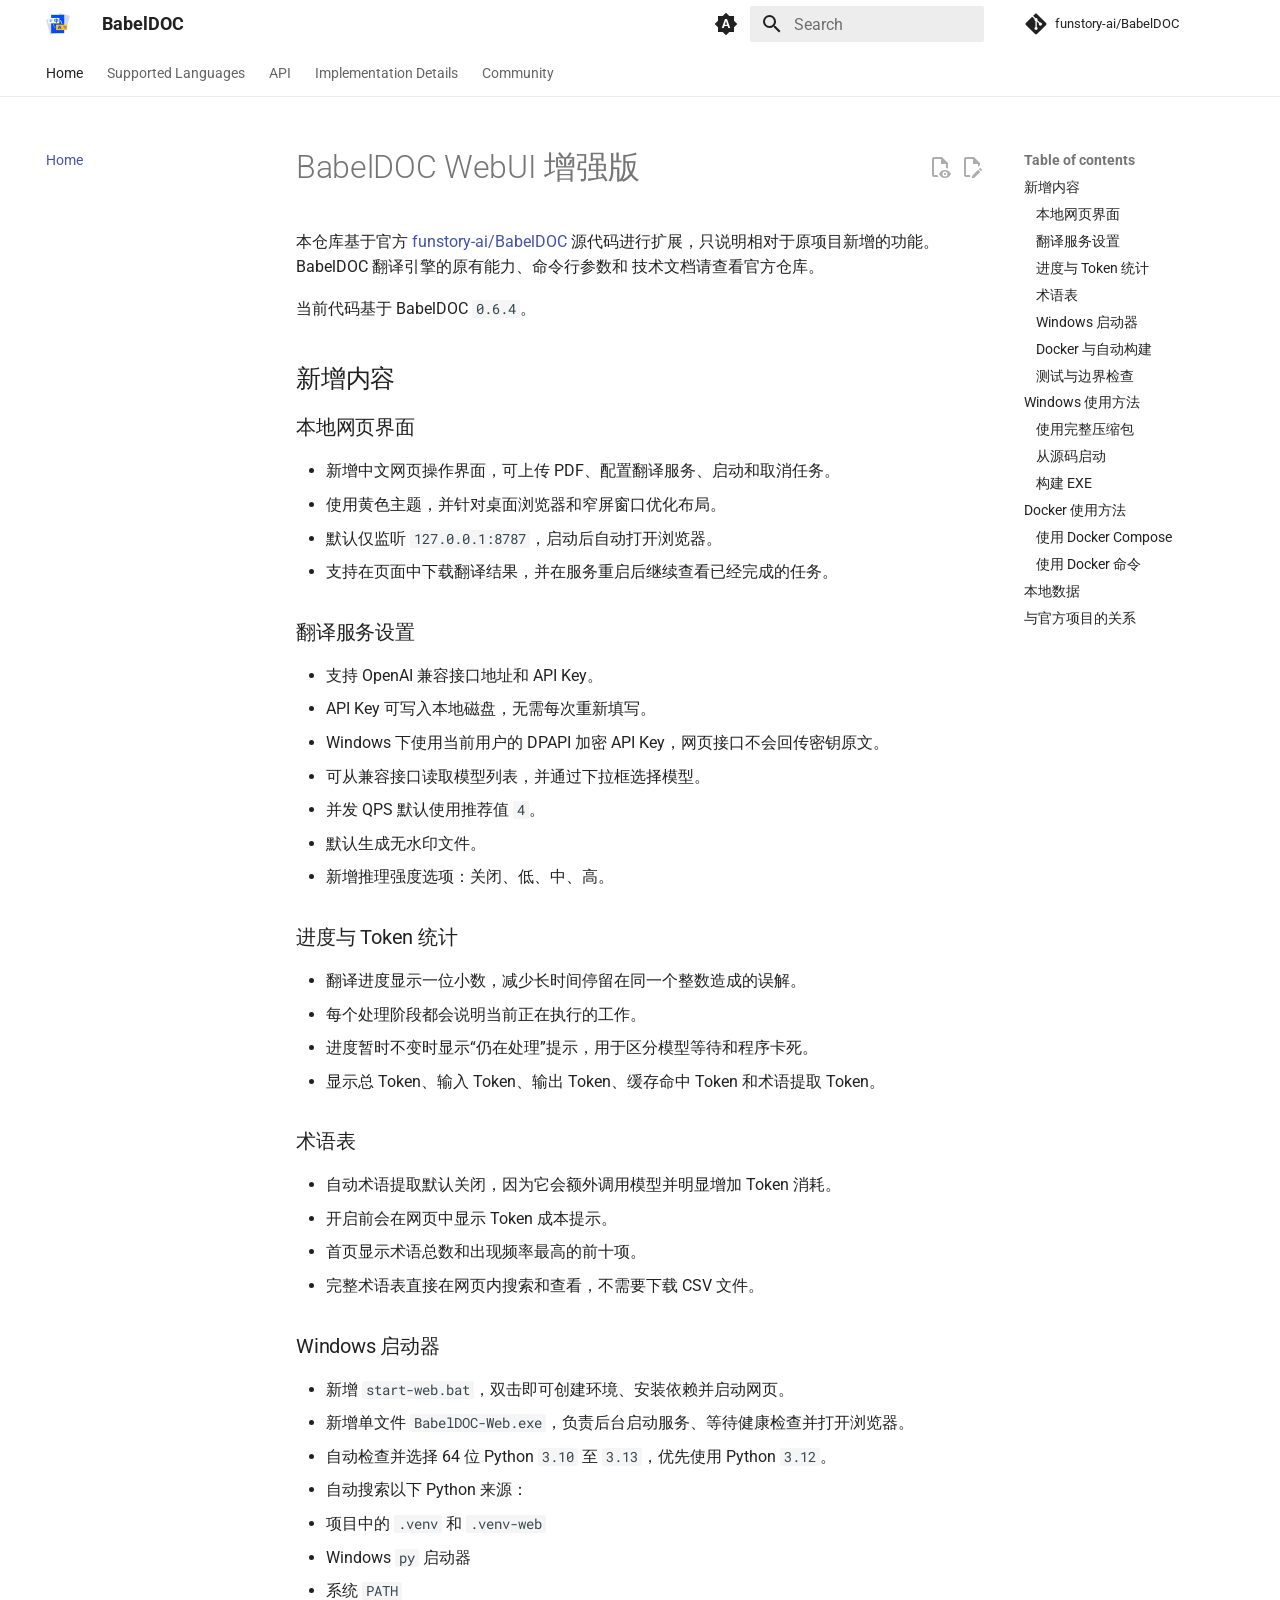
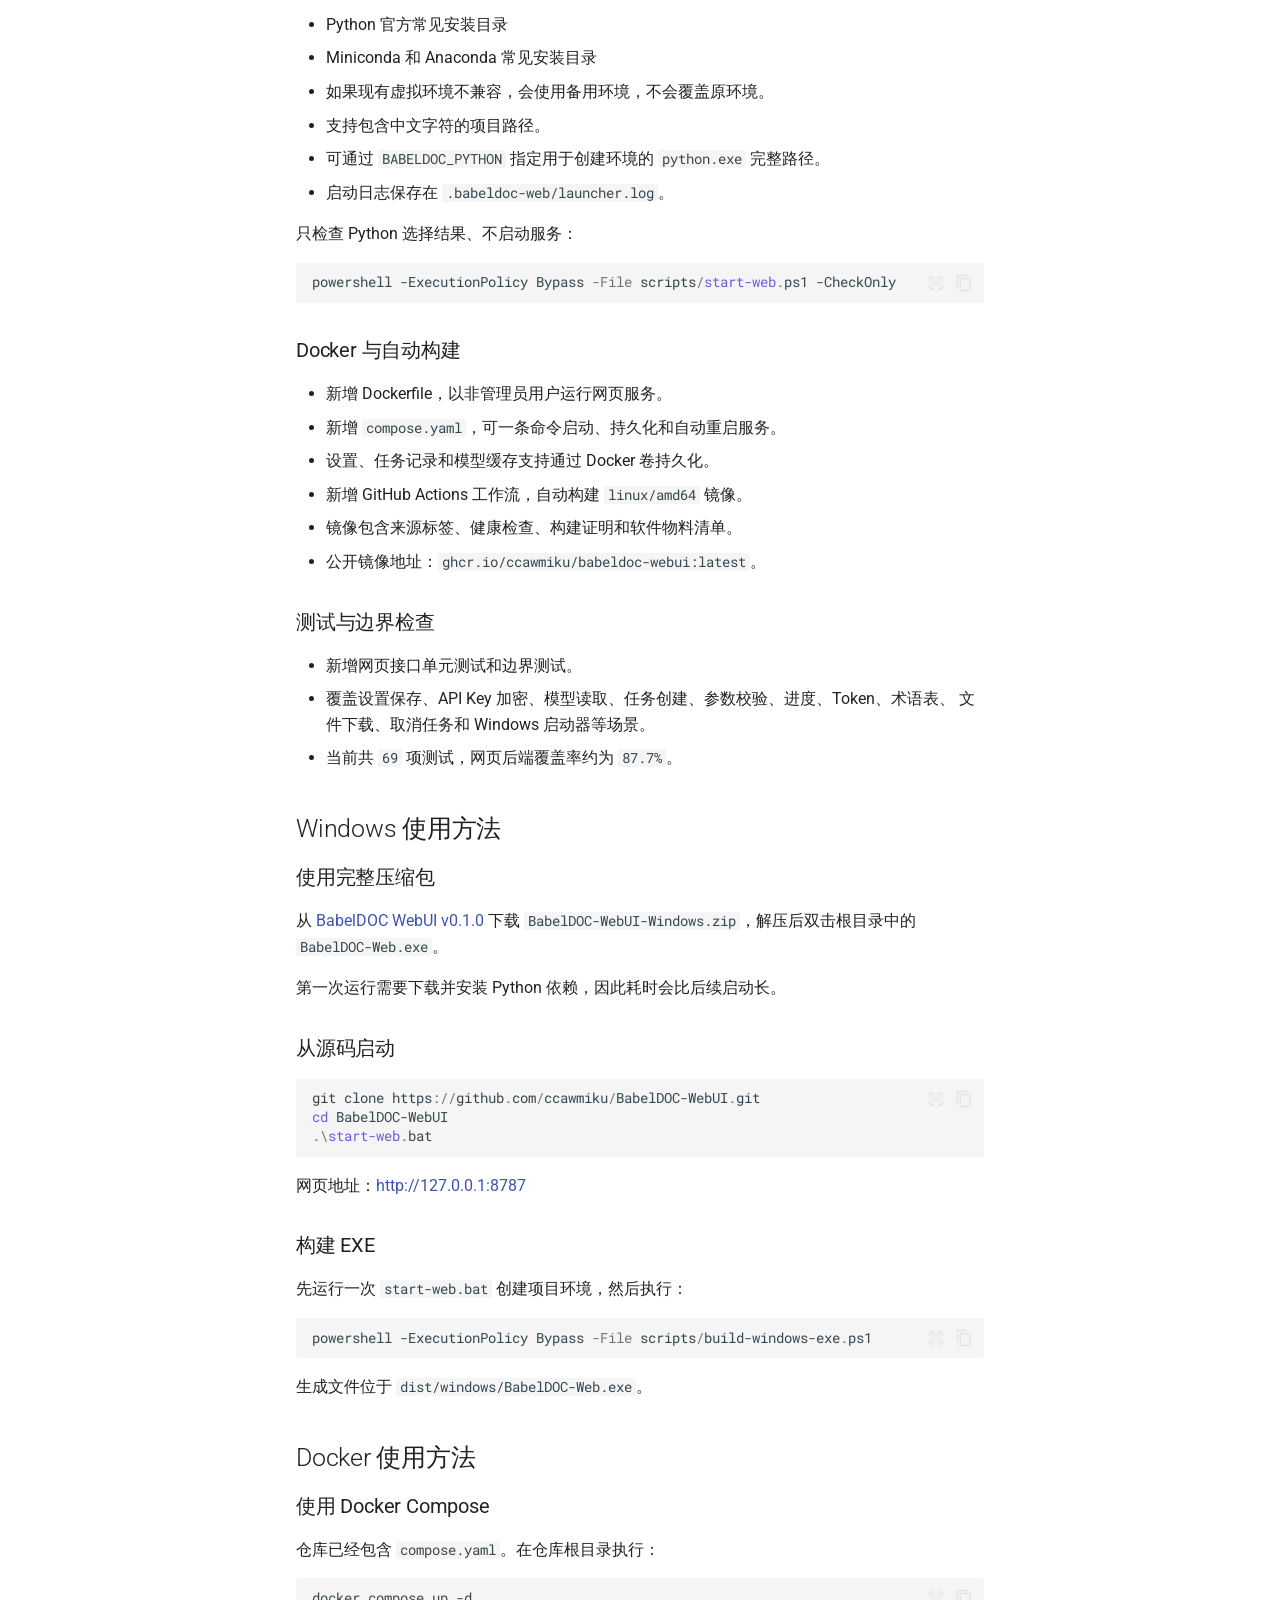
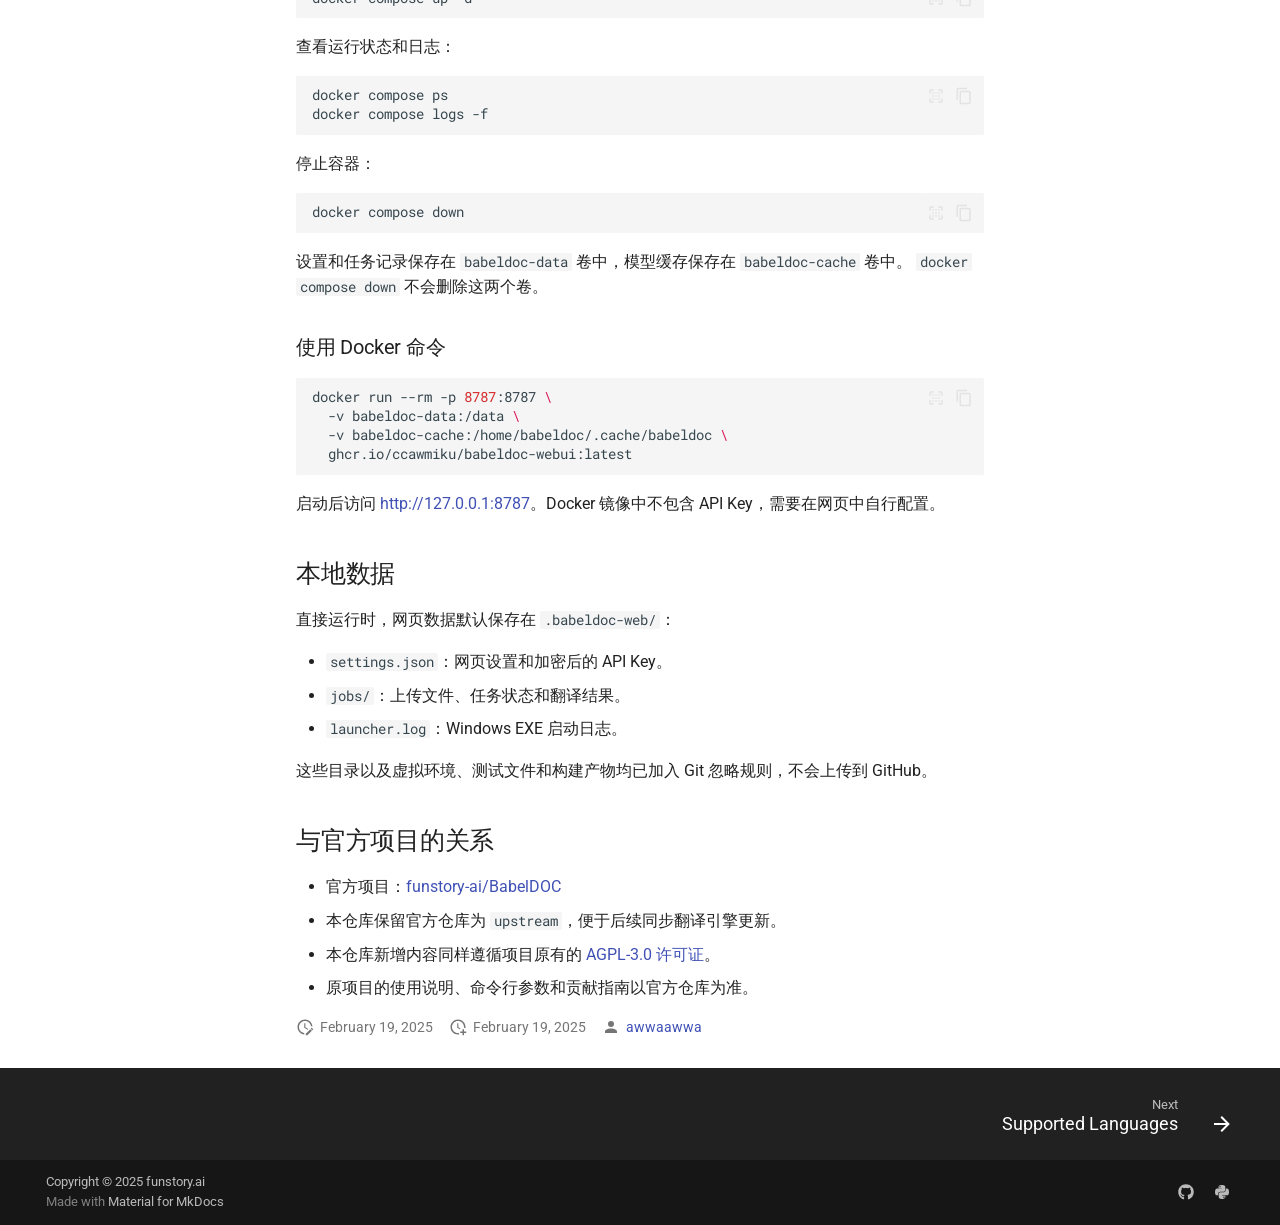
==== commit 3667bba9: "Deployed 4d71ff7 with MkDocs version: 1.6.1" ====
--- a/index.html
+++ b/index.html
@@ -1,87 +1,14 @@
-<!doctype html><html lang=en class=no-js> <head><meta charset=utf-8><meta name=viewport content="width=device-width,initial-scale=1"><meta name=description content="Write your documentation in Markdown and create a professional static site in minutes – searchable, customizable, in 60+ languages, for all devices"><meta name=author content=funstory.ai><link href=https://squidfunk.github.io/mkdocs-material/ rel=canonical><link href=supported_languages/ rel=next><link rel=icon href=images/babeldoc-small-logo-with-transparent-background.svg><meta name=generator content="mkdocs-1.6.1, mkdocs-material-9.7.6"><title>BabelDOC</title><link rel=stylesheet href=assets/stylesheets/main.484c7ddc.min.css><link rel=stylesheet href=assets/stylesheets/palette.ab4e12ef.min.css><link rel=preconnect href=https://fonts.gstatic.com crossorigin><link rel=stylesheet href="https://fonts.googleapis.com/css?family=Roboto:300,300i,400,400i,700,700i%7CRoboto+Mono:400,400i,700,700i&display=fallback"><style>:root{--md-text-font:"Roboto";--md-code-font:"Roboto Mono"}</style><script>__md_scope=new URL(".",location),__md_hash=e=>[...e].reduce(((e,_)=>(e<<5)-e+_.charCodeAt(0)),0),__md_get=(e,_=localStorage,t=__md_scope)=>JSON.parse(_.getItem(t.pathname+"."+e)),__md_set=(e,_,t=localStorage,a=__md_scope)=>{try{t.setItem(a.pathname+"."+e,JSON.stringify(_))}catch(e){}}</script></head> <body dir=ltr data-md-color-scheme=default data-md-color-primary=indigo data-md-color-accent=indigo> <input class=md-toggle data-md-toggle=drawer type=checkbox id=__drawer autocomplete=off> <input class=md-toggle data-md-toggle=search type=checkbox id=__search autocomplete=off> <label class=md-overlay for=__drawer></label> <div data-md-component=skip> <a href=#local-web-interface class=md-skip> Skip to content </a> </div> <div data-md-component=announce> </div> <header class=md-header data-md-component=header> <nav class="md-header__inner md-grid" aria-label=Header> <a href=. title=BabelDOC class="md-header__button md-logo" aria-label=BabelDOC data-md-component=logo> <img src=images/babeldoc-small-logo-with-transparent-background.svg alt=logo> </a> <label class="md-header__button md-icon" for=__drawer> <svg xmlns=http://www.w3.org/2000/svg viewbox="0 0 24 24"><path d="M3 6h18v2H3zm0 5h18v2H3zm0 5h18v2H3z"/></svg> </label> <div class=md-header__title data-md-component=header-title> <div class=md-header__ellipsis> <div class=md-header__topic> <span class=md-ellipsis> BabelDOC </span> </div> <div class=md-header__topic data-md-component=header-topic> <span class=md-ellipsis> Home </span> </div> </div> </div> <form class=md-header__option data-md-component=palette> <input class=md-option data-md-color-media=(prefers-color-scheme) data-md-color-scheme=default data-md-color-primary=indigo data-md-color-accent=indigo aria-label="Switch to light mode" type=radio name=__palette id=__palette_0> <label class="md-header__button md-icon" title="Switch to light mode" for=__palette_1 hidden> <svg xmlns=http://www.w3.org/2000/svg viewbox="0 0 24 24"><path d="m14.3 16-.7-2h-3.2l-.7 2H7.8L11 7h2l3.2 9zM20 8.69V4h-4.69L12 .69 8.69 4H4v4.69L.69 12 4 15.31V20h4.69L12 23.31 15.31 20H20v-4.69L23.31 12zm-9.15 3.96h2.3L12 9z"/></svg> </label> <input class=md-option data-md-color-media="(prefers-color-scheme: light)" data-md-color-scheme=default data-md-color-primary=white data-md-color-accent=indigo aria-label="Switch to dark mode" type=radio name=__palette id=__palette_1> <label class="md-header__button md-icon" title="Switch to dark mode" for=__palette_2 hidden> <svg xmlns=http://www.w3.org/2000/svg viewbox="0 0 24 24"><path d="M12 8a4 4 0 0 0-4 4 4 4 0 0 0 4 4 4 4 0 0 0 4-4 4 4 0 0 0-4-4m0 10a6 6 0 0 1-6-6 6 6 0 0 1 6-6 6 6 0 0 1 6 6 6 6 0 0 1-6 6m8-9.31V4h-4.69L12 .69 8.69 4H4v4.69L.69 12 4 15.31V20h4.69L12 23.31 15.31 20H20v-4.69L23.31 12z"/></svg> </label> <input class=md-option data-md-color-media="(prefers-color-scheme: dark)" data-md-color-scheme=slate data-md-color-primary=black data-md-color-accent=indigo aria-label="Switch to system preference" type=radio name=__palette id=__palette_2> <label class="md-header__button md-icon" title="Switch to system preference" for=__palette_0 hidden> <svg xmlns=http://www.w3.org/2000/svg viewbox="0 0 24 24"><path d="M12 18c-.89 0-1.74-.2-2.5-.55C11.56 16.5 13 14.42 13 12s-1.44-4.5-3.5-5.45C10.26 6.2 11.11 6 12 6a6 6 0 0 1 6 6 6 6 0 0 1-6 6m8-9.31V4h-4.69L12 .69 8.69 4H4v4.69L.69 12 4 15.31V20h4.69L12 23.31 15.31 20H20v-4.69L23.31 12z"/></svg> </label> </form> <script>var palette=__md_get("__palette");if(palette&&palette.color){if("(prefers-color-scheme)"===palette.color.media){var media=matchMedia("(prefers-color-scheme: light)"),input=document.querySelector(media.matches?"[data-md-color-media='(prefers-color-scheme: light)']":"[data-md-color-media='(prefers-color-scheme: dark)']");palette.color.media=input.getAttribute("data-md-color-media"),palette.color.scheme=input.getAttribute("data-md-color-scheme"),palette.color.primary=input.getAttribute("data-md-color-primary"),palette.color.accent=input.getAttribute("data-md-color-accent")}for(var[key,value]of Object.entries(palette.color))document.body.setAttribute("data-md-color-"+key,value)}</script> <label class="md-header__button md-icon" for=__search> <svg xmlns=http://www.w3.org/2000/svg viewbox="0 0 24 24"><path d="M9.5 3A6.5 6.5 0 0 1 16 9.5c0 1.61-.59 3.09-1.56 4.23l.27.27h.79l5 5-1.5 1.5-5-5v-.79l-.27-.27A6.52 6.52 0 0 1 9.5 16 6.5 6.5 0 0 1 3 9.5 6.5 6.5 0 0 1 9.5 3m0 2C7 5 5 7 5 9.5S7 14 9.5 14 14 12 14 9.5 12 5 9.5 5"/></svg> </label> <div class=md-search data-md-component=search role=dialog> <label class=md-search__overlay for=__search></label> <div class=md-search__inner role=search> <form class=md-search__form name=search> <input type=text class=md-search__input name=query aria-label=Search placeholder=Search autocapitalize=off autocorrect=off autocomplete=off spellcheck=false data-md-component=search-query required> <label class="md-search__icon md-icon" for=__search> <svg xmlns=http://www.w3.org/2000/svg viewbox="0 0 24 24"><path d="M9.5 3A6.5 6.5 0 0 1 16 9.5c0 1.61-.59 3.09-1.56 4.23l.27.27h.79l5 5-1.5 1.5-5-5v-.79l-.27-.27A6.52 6.52 0 0 1 9.5 16 6.5 6.5 0 0 1 3 9.5 6.5 6.5 0 0 1 9.5 3m0 2C7 5 5 7 5 9.5S7 14 9.5 14 14 12 14 9.5 12 5 9.5 5"/></svg> <svg xmlns=http://www.w3.org/2000/svg viewbox="0 0 24 24"><path d="M20 11v2H8l5.5 5.5-1.42 1.42L4.16 12l7.92-7.92L13.5 5.5 8 11z"/></svg> </label> <nav class=md-search__options aria-label=Search> <a href=javascript:void(0) class="md-search__icon md-icon" title=Share aria-label=Share data-clipboard data-clipboard-text data-md-component=search-share tabindex=-1> <svg xmlns=http://www.w3.org/2000/svg viewbox="0 0 24 24"><path d="M18 16.08c-.76 0-1.44.3-1.96.77L8.91 12.7c.05-.23.09-.46.09-.7s-.04-.47-.09-.7l7.05-4.11c.54.5 1.25.81 2.04.81a3 3 0 0 0 3-3 3 3 0 0 0-3-3 3 3 0 0 0-3 3c0 .24.04.47.09.7L8.04 9.81C7.5 9.31 6.79 9 6 9a3 3 0 0 0-3 3 3 3 0 0 0 3 3c.79 0 1.5-.31 2.04-.81l7.12 4.15c-.05.21-.08.43-.08.66 0 1.61 1.31 2.91 2.92 2.91s2.92-1.3 2.92-2.91A2.92 2.92 0 0 0 18 16.08"/></svg> </a> <button type=reset class="md-search__icon md-icon" title=Clear aria-label=Clear tabindex=-1> <svg xmlns=http://www.w3.org/2000/svg viewbox="0 0 24 24"><path d="M19 6.41 17.59 5 12 10.59 6.41 5 5 6.41 10.59 12 5 17.59 6.41 19 12 13.41 17.59 19 19 17.59 13.41 12z"/></svg> </button> </nav> <div class=md-search__suggest data-md-component=search-suggest></div> </form> <div class=md-search__output> <div class=md-search__scrollwrap tabindex=0 data-md-scrollfix> <div class=md-search-result data-md-component=search-result> <div class=md-search-result__meta> Initializing search </div> <ol class=md-search-result__list role=presentation></ol> </div> </div> </div> </div> </div> <div class=md-header__source> <a href=https://github.com/funstory-ai/BabelDOC title="Go to repository" class=md-source data-md-component=source> <div class="md-source__icon md-icon"> <svg xmlns=http://www.w3.org/2000/svg viewbox="0 0 448 512"><!-- Font Awesome Free 7.1.0 by @fontawesome - https://fontawesome.com License - https://fontawesome.com/license/free (Icons: CC BY 4.0, Fonts: SIL OFL 1.1, Code: MIT License) Copyright 2025 Fonticons, Inc.--><path d="M439.6 236.1 244 40.5c-5.4-5.5-12.8-8.5-20.4-8.5s-15 3-20.4 8.4L162.5 81l51.5 51.5c27.1-9.1 52.7 16.8 43.4 43.7l49.7 49.7c34.2-11.8 61.2 31 35.5 56.7-26.5 26.5-70.2-2.9-56-37.3L240.3 199v121.9c25.3 12.5 22.3 41.8 9.1 55-6.4 6.4-15.2 10.1-24.3 10.1s-17.8-3.6-24.3-10.1c-17.6-17.6-11.1-46.9 11.2-56v-123c-20.8-8.5-24.6-30.7-18.6-45L142.6 101 8.5 235.1C3 240.6 0 247.9 0 255.5s3 15 8.5 20.4l195.6 195.7c5.4 5.4 12.7 8.4 20.4 8.4s15-3 20.4-8.4l194.7-194.7c5.4-5.4 8.4-12.8 8.4-20.4s-3-15-8.4-20.4"/></svg> </div> <div class=md-source__repository> funstory-ai/BabelDOC </div> </a> </div> </nav> </header> <div class=md-container data-md-component=container> <nav class=md-tabs aria-label=Tabs data-md-component=tabs> <div class=md-grid> <ul class=md-tabs__list> <li class="md-tabs__item md-tabs__item--active"> <a href=. class=md-tabs__link> Home </a> </li> <li class=md-tabs__item> <a href=supported_languages/ class=md-tabs__link> Supported Languages </a> </li> <li class=md-tabs__item> <a href=ImplementationDetails/AsyncTranslate/AsyncTranslate/ class=md-tabs__link> API </a> </li> <li class=md-tabs__item> <a href=ImplementationDetails/ class=md-tabs__link> Implementation Details </a> </li> <li class=md-tabs__item> <a href=CODE_OF_CONDUCT/ class=md-tabs__link> Community </a> </li> </ul> </div> </nav> <main class=md-main data-md-component=main> <div class="md-main__inner md-grid"> <div class="md-sidebar md-sidebar--primary" data-md-component=sidebar data-md-type=navigation> <div class=md-sidebar__scrollwrap> <div class=md-sidebar__inner> <nav class="md-nav md-nav--primary md-nav--lifted" aria-label=Navigation data-md-level=0> <label class=md-nav__title for=__drawer> <a href=. title=BabelDOC class="md-nav__button md-logo" aria-label=BabelDOC data-md-component=logo> <img src=images/babeldoc-small-logo-with-transparent-background.svg alt=logo> </a> BabelDOC </label> <div class=md-nav__source> <a href=https://github.com/funstory-ai/BabelDOC title="Go to repository" class=md-source data-md-component=source> <div class="md-source__icon md-icon"> <svg xmlns=http://www.w3.org/2000/svg viewbox="0 0 448 512"><!-- Font Awesome Free 7.1.0 by @fontawesome - https://fontawesome.com License - https://fontawesome.com/license/free (Icons: CC BY 4.0, Fonts: SIL OFL 1.1, Code: MIT License) Copyright 2025 Fonticons, Inc.--><path d="M439.6 236.1 244 40.5c-5.4-5.5-12.8-8.5-20.4-8.5s-15 3-20.4 8.4L162.5 81l51.5 51.5c27.1-9.1 52.7 16.8 43.4 43.7l49.7 49.7c34.2-11.8 61.2 31 35.5 56.7-26.5 26.5-70.2-2.9-56-37.3L240.3 199v121.9c25.3 12.5 22.3 41.8 9.1 55-6.4 6.4-15.2 10.1-24.3 10.1s-17.8-3.6-24.3-10.1c-17.6-17.6-11.1-46.9 11.2-56v-123c-20.8-8.5-24.6-30.7-18.6-45L142.6 101 8.5 235.1C3 240.6 0 247.9 0 255.5s3 15 8.5 20.4l195.6 195.7c5.4 5.4 12.7 8.4 20.4 8.4s15-3 20.4-8.4l194.7-194.7c5.4-5.4 8.4-12.8 8.4-20.4s-3-15-8.4-20.4"/></svg> </div> <div class=md-source__repository> funstory-ai/BabelDOC </div> </a> </div> <ul class=md-nav__list data-md-scrollfix> <li class="md-nav__item md-nav__item--active"> <input class="md-nav__toggle md-toggle" type=checkbox id=__toc> <label class="md-nav__link md-nav__link--active" for=__toc> <span class=md-ellipsis> Home </span> <span class="md-nav__icon md-icon"></span> </label> <a href=. class="md-nav__link md-nav__link--active"> <span class=md-ellipsis> Home </span> </a> <nav class="md-nav md-nav--secondary" aria-label="Table of contents"> <label class=md-nav__title for=__toc> <span class="md-nav__icon md-icon"></span> Table of contents </label> <ul class=md-nav__list data-md-component=toc data-md-scrollfix> <li class=md-nav__item> <a href=#local-web-interface class=md-nav__link> <span class=md-ellipsis> Local Web Interface </span> </a> <nav class=md-nav aria-label="Local Web Interface"> <ul class=md-nav__list> <li class=md-nav__item> <a href=#docker class=md-nav__link> <span class=md-ellipsis> Docker </span> </a> </li> </ul> </nav> </li> <li class=md-nav__item> <a href=#preview class=md-nav__link> <span class=md-ellipsis> Preview </span> </a> </li> <li class=md-nav__item> <a href=#we-are-hiring class=md-nav__link> <span class=md-ellipsis> We are hiring </span> </a> </li> <li class=md-nav__item> <a href=#getting-started class=md-nav__link> <span class=md-ellipsis> Getting Started </span> </a> <nav class=md-nav aria-label="Getting Started"> <ul class=md-nav__list> <li class=md-nav__item> <a href=#install-from-pypi class=md-nav__link> <span class=md-ellipsis> Install from PyPI </span> </a> </li> <li class=md-nav__item> <a href=#install-from-source class=md-nav__link> <span class=md-ellipsis> Install from Source </span> </a> </li> </ul> </nav> </li> <li class=md-nav__item> <a href=#advanced-options class=md-nav__link> <span class=md-ellipsis> Advanced Options </span> </a> <nav class=md-nav aria-label="Advanced Options"> <ul class=md-nav__list> <li class=md-nav__item> <a href=#language-options class=md-nav__link> <span class=md-ellipsis> Language Options </span> </a> </li> <li class=md-nav__item> <a href=#pdf-processing-options class=md-nav__link> <span class=md-ellipsis> PDF Processing Options </span> </a> </li> <li class=md-nav__item> <a href=#translation-service-options class=md-nav__link> <span class=md-ellipsis> Translation Service Options </span> </a> </li> <li class=md-nav__item> <a href=#openai-specific-options class=md-nav__link> <span class=md-ellipsis> OpenAI Specific Options </span> </a> </li> <li class=md-nav__item> <a href=#glossary-options class=md-nav__link> <span class=md-ellipsis> Glossary Options </span> </a> </li> <li class=md-nav__item> <a href=#output-control class=md-nav__link> <span class=md-ellipsis> Output Control </span> </a> </li> <li class=md-nav__item> <a href=#general-options class=md-nav__link> <span class=md-ellipsis> General Options </span> </a> </li> <li class=md-nav__item> <a href=#offline-assets-management class=md-nav__link> <span class=md-ellipsis> Offline Assets Management </span> </a> </li> <li class=md-nav__item> <a href=#configuration-file class=md-nav__link> <span class=md-ellipsis> Configuration File </span> </a> </li> </ul> </nav> </li> <li class=md-nav__item> <a href=#python-api class=md-nav__link> <span class=md-ellipsis> Python API </span> </a> </li> <li class=md-nav__item> <a href=#background class=md-nav__link> <span class=md-ellipsis> Background </span> </a> </li> <li class=md-nav__item> <a href=#roadmap class=md-nav__link> <span class=md-ellipsis> Roadmap </span> </a> </li> <li class=md-nav__item> <a href=#version-number-explanation class=md-nav__link> <span class=md-ellipsis> Version Number Explanation </span> </a> </li> <li class=md-nav__item> <a href=#known-issues class=md-nav__link> <span class=md-ellipsis> Known Issues </span> </a> </li> <li class=md-nav__item> <a href=#how-to-contribute class=md-nav__link> <span class=md-ellipsis> How to Contribute </span> </a> </li> <li class=md-nav__item> <a href=#acknowledgements class=md-nav__link> <span class=md-ellipsis> Acknowledgements </span> </a> </li> </ul> </nav> </li> <li class=md-nav__item> <a href=supported_languages/ class=md-nav__link> <span class=md-ellipsis> Supported Languages </span> </a> </li> <li class="md-nav__item md-nav__item--nested"> <input class="md-nav__toggle md-toggle " type=checkbox id=__nav_3> <label class=md-nav__link for=__nav_3 id=__nav_3_label tabindex=0> <span class=md-ellipsis> API </span> <span class="md-nav__icon md-icon"></span> </label> <nav class=md-nav data-md-level=1 aria-labelledby=__nav_3_label aria-expanded=false> <label class=md-nav__title for=__nav_3> <span class="md-nav__icon md-icon"></span> API </label> <ul class=md-nav__list data-md-scrollfix> <li class=md-nav__item> <a href=ImplementationDetails/AsyncTranslate/AsyncTranslate/ class=md-nav__link> <span class=md-ellipsis> Async Translation API </span> </a> </li> </ul> </nav> </li> <li class="md-nav__item md-nav__item--nested"> <input class="md-nav__toggle md-toggle " type=checkbox id=__nav_4> <div class="md-nav__link md-nav__container"> <a href=ImplementationDetails/ class="md-nav__link "> <span class=md-ellipsis> Implementation Details </span> </a> <label class="md-nav__link " for=__nav_4 id=__nav_4_label tabindex=0> <span class="md-nav__icon md-icon"></span> </label> </div> <nav class=md-nav data-md-level=1 aria-labelledby=__nav_4_label aria-expanded=false> <label class=md-nav__title for=__nav_4> <span class="md-nav__icon md-icon"></span> Implementation Details </label> <ul class=md-nav__list data-md-scrollfix> <li class=md-nav__item> <a href=ImplementationDetails/PDFParsing/PDFParsing/ class=md-nav__link> <span class=md-ellipsis> PDF Parsing </span> </a> </li> <li class=md-nav__item> <a href=https://github.com/funstory-ai/BabelDOC/blob/main/babeldoc/format/pdf/document_il/midend/layout_parser.py class=md-nav__link> <span class=md-ellipsis> Layout Parser(.py) </span> </a> </li> <li class=md-nav__item> <a href=ImplementationDetails/ParagraphFinding/ParagraphFinding/ class=md-nav__link> <span class=md-ellipsis> Paragraph Finding </span> </a> </li> <li class=md-nav__item> <a href=ImplementationDetails/StylesAndFormulas/StylesAndFormulas/ class=md-nav__link> <span class=md-ellipsis> Styles and Formulas </span> </a> </li> <li class=md-nav__item> <a href=ImplementationDetails/ILTranslator/ILTranslator/ class=md-nav__link> <span class=md-ellipsis> IL Translator </span> </a> </li> <li class=md-nav__item> <a href=ImplementationDetails/Typesetting/Typesetting/ class=md-nav__link> <span class=md-ellipsis> Typesetting </span> </a> </li> <li class=md-nav__item> <a href=https://github.com/funstory-ai/BabelDOC/blob/main/babeldoc/format/pdf/document_il/utils/fontmap.py class=md-nav__link> <span class=md-ellipsis> Font Mapper(.py) </span> </a> </li> <li class=md-nav__item> <a href=ImplementationDetails/PDFCreation/PDFCreation/ class=md-nav__link> <span class=md-ellipsis> PDF Creation </span> </a> </li> <li class=md-nav__item> <a href=intro-to-pdf-object/ class=md-nav__link> <span class=md-ellipsis> Intro To PDF Object </span> </a> </li> </ul> </nav> </li> <li class="md-nav__item md-nav__item--nested"> <input class="md-nav__toggle md-toggle " type=checkbox id=__nav_5> <label class=md-nav__link for=__nav_5 id=__nav_5_label tabindex=0> <span class=md-ellipsis> Community </span> <span class="md-nav__icon md-icon"></span> </label> <nav class=md-nav data-md-level=1 aria-labelledby=__nav_5_label aria-expanded=false> <label class=md-nav__title for=__nav_5> <span class="md-nav__icon md-icon"></span> Community </label> <ul class=md-nav__list data-md-scrollfix> <li class=md-nav__item> <a href=CODE_OF_CONDUCT/ class=md-nav__link> <span class=md-ellipsis> Code of Conduct </span> </a> </li> <li class="md-nav__item md-nav__item--nested"> <input class="md-nav__toggle md-toggle " type=checkbox id=__nav_5_2> <label class=md-nav__link for=__nav_5_2 id=__nav_5_2_label tabindex=0> <span class=md-ellipsis> Contributing </span> <span class="md-nav__icon md-icon"></span> </label> <nav class=md-nav data-md-level=2 aria-labelledby=__nav_5_2_label aria-expanded=false> <label class=md-nav__title for=__nav_5_2> <span class="md-nav__icon md-icon"></span> Contributing </label> <ul class=md-nav__list data-md-scrollfix> <li class=md-nav__item> <a href=CONTRIBUTING/ class=md-nav__link> <span class=md-ellipsis> Contributing </span> </a> </li> <li class=md-nav__item> <a href=CONTRIBUTOR_REWARD/ class=md-nav__link> <span class=md-ellipsis> Contributor Reward </span> </a> </li> </ul> </nav> </li> </ul> </nav> </li> </ul> </nav> </div> </div> </div> <div class="md-sidebar md-sidebar--secondary" data-md-component=sidebar data-md-type=toc> <div class=md-sidebar__scrollwrap> <div class=md-sidebar__inner> <nav class="md-nav md-nav--secondary" aria-label="Table of contents"> <label class=md-nav__title for=__toc> <span class="md-nav__icon md-icon"></span> Table of contents </label> <ul class=md-nav__list data-md-component=toc data-md-scrollfix> <li class=md-nav__item> <a href=#local-web-interface class=md-nav__link> <span class=md-ellipsis> Local Web Interface </span> </a> <nav class=md-nav aria-label="Local Web Interface"> <ul class=md-nav__list> <li class=md-nav__item> <a href=#docker class=md-nav__link> <span class=md-ellipsis> Docker </span> </a> </li> </ul> </nav> </li> <li class=md-nav__item> <a href=#preview class=md-nav__link> <span class=md-ellipsis> Preview </span> </a> </li> <li class=md-nav__item> <a href=#we-are-hiring class=md-nav__link> <span class=md-ellipsis> We are hiring </span> </a> </li> <li class=md-nav__item> <a href=#getting-started class=md-nav__link> <span class=md-ellipsis> Getting Started </span> </a> <nav class=md-nav aria-label="Getting Started"> <ul class=md-nav__list> <li class=md-nav__item> <a href=#install-from-pypi class=md-nav__link> <span class=md-ellipsis> Install from PyPI </span> </a> </li> <li class=md-nav__item> <a href=#install-from-source class=md-nav__link> <span class=md-ellipsis> Install from Source </span> </a> </li> </ul> </nav> </li> <li class=md-nav__item> <a href=#advanced-options class=md-nav__link> <span class=md-ellipsis> Advanced Options </span> </a> <nav class=md-nav aria-label="Advanced Options"> <ul class=md-nav__list> <li class=md-nav__item> <a href=#language-options class=md-nav__link> <span class=md-ellipsis> Language Options </span> </a> </li> <li class=md-nav__item> <a href=#pdf-processing-options class=md-nav__link> <span class=md-ellipsis> PDF Processing Options </span> </a> </li> <li class=md-nav__item> <a href=#translation-service-options class=md-nav__link> <span class=md-ellipsis> Translation Service Options </span> </a> </li> <li class=md-nav__item> <a href=#openai-specific-options class=md-nav__link> <span class=md-ellipsis> OpenAI Specific Options </span> </a> </li> <li class=md-nav__item> <a href=#glossary-options class=md-nav__link> <span class=md-ellipsis> Glossary Options </span> </a> </li> <li class=md-nav__item> <a href=#output-control class=md-nav__link> <span class=md-ellipsis> Output Control </span> </a> </li> <li class=md-nav__item> <a href=#general-options class=md-nav__link> <span class=md-ellipsis> General Options </span> </a> </li> <li class=md-nav__item> <a href=#offline-assets-management class=md-nav__link> <span class=md-ellipsis> Offline Assets Management </span> </a> </li> <li class=md-nav__item> <a href=#configuration-file class=md-nav__link> <span class=md-ellipsis> Configuration File </span> </a> </li> </ul> </nav> </li> <li class=md-nav__item> <a href=#python-api class=md-nav__link> <span class=md-ellipsis> Python API </span> </a> </li> <li class=md-nav__item> <a href=#background class=md-nav__link> <span class=md-ellipsis> Background </span> </a> </li> <li class=md-nav__item> <a href=#roadmap class=md-nav__link> <span class=md-ellipsis> Roadmap </span> </a> </li> <li class=md-nav__item> <a href=#version-number-explanation class=md-nav__link> <span class=md-ellipsis> Version Number Explanation </span> </a> </li> <li class=md-nav__item> <a href=#known-issues class=md-nav__link> <span class=md-ellipsis> Known Issues </span> </a> </li> <li class=md-nav__item> <a href=#how-to-contribute class=md-nav__link> <span class=md-ellipsis> How to Contribute </span> </a> </li> <li class=md-nav__item> <a href=#acknowledgements class=md-nav__link> <span class=md-ellipsis> Acknowledgements </span> </a> </li> </ul> </nav> </div> </div> </div> <div class=md-content data-md-component=content> <article class="md-content__inner md-typeset"> <a href=https://github.com/funstory-ai/BabelDOC/edit/main/docs/index.md title="Edit this page" class="md-content__button md-icon" rel=edit> <svg xmlns=http://www.w3.org/2000/svg viewbox="0 0 24 24"><path d="M10 20H6V4h7v5h5v3.1l2-2V8l-6-6H6c-1.1 0-2 .9-2 2v16c0 1.1.9 2 2 2h4zm10.2-7c.1 0 .3.1.4.2l1.3 1.3c.2.2.2.6 0 .8l-1 1-2.1-2.1 1-1c.1-.1.2-.2.4-.2m0 3.9L14.1 23H12v-2.1l6.1-6.1z"/></svg> </a> <a href=https://github.com/funstory-ai/BabelDOC/raw/main/docs/index.md title="View source of this page" class="md-content__button md-icon"> <svg xmlns=http://www.w3.org/2000/svg viewbox="0 0 24 24"><path d="M17 18c.56 0 1 .44 1 1s-.44 1-1 1-1-.44-1-1 .44-1 1-1m0-3c-2.73 0-5.06 1.66-6 4 .94 2.34 3.27 4 6 4s5.06-1.66 6-4c-.94-2.34-3.27-4-6-4m0 6.5a2.5 2.5 0 0 1-2.5-2.5 2.5 2.5 0 0 1 2.5-2.5 2.5 2.5 0 0 1 2.5 2.5 2.5 2.5 0 0 1-2.5 2.5M9.27 20H6V4h7v5h5v4.07c.7.08 1.36.25 2 .49V8l-6-6H6a2 2 0 0 0-2 2v16a2 2 0 0 0 2 2h4.5a8.2 8.2 0 0 1-1.23-2"/></svg> </a> <h1>Home</h1> <div align=center> <br> <picture> <source media="(prefers-color-scheme: dark)" srcset=https://s.immersivetranslate.com/assets/uploads/babeldoc-big-logo-darkmode-with-transparent-background-IKuNO1.svg width=320px alt=BabelDOC> <img src=https://s.immersivetranslate.com/assets/uploads/babeldoc-big-logo-with-transparent-background-2xweBr.svg width=320px alt=BabelDOC> </picture> <!-- <h2 id="title">BabelDOC</h2> --> <p> <!-- PyPI --> <a href=https://pypi.org/project/BabelDOC/ > <img src=https://img.shields.io/pypi/v/BabelDOC></a> <a href=https://pepy.tech/projects/BabelDOC> <img src=https://static.pepy.tech/badge/BabelDOC></a> <!-- <a href="https://github.com/funstory-ai/BabelDOC/pulls">
-    <img src="https://img.shields.io/badge/contributions-welcome-green"></a> --> <!-- License --> <a href=./LICENSE> <img src=https://img.shields.io/github/license/funstory-ai/BabelDOC></a> <a href=https://t.me/+Z9_SgnxmsmA5NzBl> <img src="https://img.shields.io/badge/Telegram-2CA5E0?style=flat-squeare&logo=telegram&logoColor=white"></a> <a href=https://deepwiki.com/funstory-ai/BabelDOC><img src=https://deepwiki.com/badge.svg alt="Ask DeepWiki"></a> </p> <a href=https://trendshift.io/repositories/13358 target=_blank><img src=https://trendshift.io/api/badge/repositories/13358 alt="funstory-ai%2FBabelDOC | Trendshift" style="width: 250px; height: 55px;" width=250 height=55></a> </div> <p>PDF scientific paper translation and bilingual comparison library.</p> <blockquote> <p>This public fork adds a local WebUI, Windows launcher, and container build to the official <a href=https://github.com/funstory-ai/BabelDOC>funstory-ai/BabelDOC</a> source. Upstream remains the home of the core translation engine.</p> </blockquote> <h2 id=local-web-interface>Local Web Interface</h2> <p>This source checkout includes a local Chinese web interface for uploading PDFs, configuring an OpenAI-compatible translation service, monitoring progress, cancelling work, and downloading translated files.</p> <p>On Windows, double-click <code>start-web.bat</code>. The first run creates an isolated Python environment and installs the project with the web dependencies. The page then opens at <code>http://127.0.0.1:8787</code>.</p> <p>For a browser-first Windows launch, place <code>BabelDOC-Web.exe</code> in the repository root and double-click it. The launcher starts the local service in the background, waits for its health check, and opens the default browser. On first run it validates 64-bit Python 3.10-3.13, preferring Python 3.12, and automatically searches the Python launcher, <code>PATH</code>, official Python locations, Miniconda, and Anaconda. It reuses a compatible <code>.venv</code> or <code>.venv-web</code> and never overwrites an incompatible environment. To force the base interpreter used for environment creation, set <code>BABELDOC_PYTHON</code> to the full path of <code>python.exe</code>. You can verify selection without starting the server with:</p> <div class="language-powershell highlight"><pre><span></span><code><span id=__span-0-1><a id=__codelineno-0-1 name=__codelineno-0-1 href=#__codelineno-0-1></a><span class=n>powershell</span> <span class=n>-ExecutionPolicy</span> <span class=n>Bypass</span> <span class=o>-File</span> <span class=n>scripts</span><span class=p>/</span><span class=nb>start-web</span><span class=p>.</span><span class=n>ps1</span> <span class=n>-CheckOnly</span>
-</span></code></pre></div> <p>Build the single-file launcher with:</p> <div class="language-powershell highlight"><pre><span></span><code><span id=__span-1-1><a id=__codelineno-1-1 name=__codelineno-1-1 href=#__codelineno-1-1></a><span class=n>powershell</span> <span class=n>-ExecutionPolicy</span> <span class=n>Bypass</span> <span class=o>-File</span> <span class=n>scripts</span><span class=p>/</span><span class=n>build-windows-exe</span><span class=p>.</span><span class=n>ps1</span>
-</span></code></pre></div> <p>For a manual installation:</p> <div class="language-bash highlight"><pre><span></span><code><span id=__span-2-1><a id=__codelineno-2-1 name=__codelineno-2-1 href=#__codelineno-2-1></a>python<span class=w> </span>-m<span class=w> </span>venv<span class=w> </span>.venv
-</span><span id=__span-2-2><a id=__codelineno-2-2 name=__codelineno-2-2 href=#__codelineno-2-2></a>.venv/Scripts/python<span class=w> </span>-m<span class=w> </span>pip<span class=w> </span>install<span class=w> </span><span class=s2>&quot;.[web]&quot;</span>
-</span><span id=__span-2-3><a id=__codelineno-2-3 name=__codelineno-2-3 href=#__codelineno-2-3></a>.venv/Scripts/python<span class=w> </span>-m<span class=w> </span>babeldoc.webui.app
-</span></code></pre></div> <p>The server listens on localhost by default. Uploaded documents and generated files are stored under <code>.babeldoc-web/</code>. Web-interface settings are stored in <code>.babeldoc-web/settings.json</code>; on Windows, the API key is encrypted with DPAPI for the current Windows user and is never returned to the browser. The model selector can load available models from the configured OpenAI-compatible API. The progress and completion views report the provider's real token usage, including total, prompt, completion, cache-hit, and automatic term-extraction token counts. Auto-extracted glossaries are previewed directly in the result view with a term count and top-ten summary; the full searchable table opens in the page instead of downloading a CSV file. Progress uses one decimal place, explains every processing stage, and reports when the worker is still active while waiting for a model response. OpenAI-compatible reasoning effort can be set to off, low, medium, or high. Automatic glossary extraction is disabled by default because it makes an additional model pass over the document and can substantially increase token usage and processing time.</p> <h3 id=docker>Docker</h3> <p>The GitHub Actions workflow builds the <code>linux/amd64</code> image and publishes it to GitHub Container Registry. Run it with persistent settings, jobs, and model assets:</p> <div class="language-bash highlight"><pre><span></span><code><span id=__span-3-1><a id=__codelineno-3-1 name=__codelineno-3-1 href=#__codelineno-3-1></a>docker<span class=w> </span>run<span class=w> </span>--rm<span class=w> </span>-p<span class=w> </span><span class=m>8787</span>:8787<span class=w> </span><span class=se>\</span>
-</span><span id=__span-3-2><a id=__codelineno-3-2 name=__codelineno-3-2 href=#__codelineno-3-2></a><span class=w>  </span>-v<span class=w> </span>babeldoc-data:/data<span class=w> </span><span class=se>\</span>
-</span><span id=__span-3-3><a id=__codelineno-3-3 name=__codelineno-3-3 href=#__codelineno-3-3></a><span class=w>  </span>-v<span class=w> </span>babeldoc-cache:/home/babeldoc/.cache/babeldoc<span class=w> </span><span class=se>\</span>
-</span><span id=__span-3-4><a id=__codelineno-3-4 name=__codelineno-3-4 href=#__codelineno-3-4></a><span class=w>  </span>ghcr.io/ccawmiku/babeldoc-webui:latest
-</span></code></pre></div> <p>Open <code>http://127.0.0.1:8787</code>. The container does not embed an API key; configure the OpenAI-compatible endpoint in the web interface after startup.</p> <ul> <li><strong>Online Service</strong>: Beta version launched <a href=https://app.immersivetranslate.com/babel-doc/ >Immersive Translate - BabelDOC</a> Free usage quota is available; please refer to the FAQ section on the page for details.</li> <li><strong>Self-deployment</strong>: <a href=https://github.com/PDFMathTranslate-next/PDFMathTranslate-next>PDFMathTranslate-next</a> support for BabelDOC, available for self-deployment + WebUI with more translation services.</li> <li>Provides a simple <a href=#getting-started>command line interface</a>.</li> <li>Provides a <a href=#python-api>Python API</a>.</li> <li>Mainly designed to be embedded into other programs, but can also be used directly for simple translation tasks.</li> </ul> <div class="admonition tip"> <p class=admonition-title>Tip</p> <p>How to use BabelDOC in Zotero</p> <ol> <li> <p>Immersive Translate Pro members can use the <a href=https://github.com/immersive-translate/zotero-immersivetranslate>immersive-translate/zotero-immersivetranslate</a> plugin</p> </li> <li> <p>PDFMathTranslate self-deployed users can use the <a href=https://github.com/guaguastandup/zotero-pdf2zh>guaguastandup/zotero-pdf2zh</a> plugin</p> </li> </ol> </div> <p><a href=https://funstory-ai.github.io/BabelDOC/supported_languages/ >Supported Language</a></p> <h2 id=preview>Preview</h2> <div align=center> <img src=https://s.immersivetranslate.com/assets/r2-uploads/images/babeldoc-preview.png width=80%> </div> <h2 id=we-are-hiring>We are hiring</h2> <p>See details: <a href=https://github.com/funstory-ai/jobs>EN</a> | <a href=https://github.com/funstory-ai/jobs/blob/main/README_ZH.md>ZH</a></p> <h2 id=getting-started>Getting Started</h2> <h3 id=install-from-pypi>Install from PyPI</h3> <p>We recommend using the Tool feature of <a href=https://github.com/astral-sh/uv>uv</a> to install BabelDOC.</p> <ol> <li> <p>First, you need to refer to <a href=https://github.com/astral-sh/uv#installation>uv installation</a> to install uv and set up the <code>PATH</code> environment variable as prompted.</p> </li> <li> <p>Use the following command to install BabelDOC:</p> </li> </ol> <div class="language-bash highlight"><pre><span></span><code><span id=__span-4-1><a id=__codelineno-4-1 name=__codelineno-4-1 href=#__codelineno-4-1></a>uv<span class=w> </span>tool<span class=w> </span>install<span class=w> </span>--python<span class=w> </span><span class=m>3</span>.12<span class=w> </span>BabelDOC
-</span><span id=__span-4-2><a id=__codelineno-4-2 name=__codelineno-4-2 href=#__codelineno-4-2></a>
-</span><span id=__span-4-3><a id=__codelineno-4-3 name=__codelineno-4-3 href=#__codelineno-4-3></a>babeldoc<span class=w> </span>--help
-</span></code></pre></div> <ol> <li>Use the <code>babeldoc</code> command. For example:</li> </ol> <div class="language-bash highlight"><pre><span></span><code><span id=__span-5-1><a id=__codelineno-5-1 name=__codelineno-5-1 href=#__codelineno-5-1></a>babeldoc<span class=w> </span>--openai<span class=w> </span>--openai-model<span class=w> </span><span class=s2>&quot;gpt-4o-mini&quot;</span><span class=w> </span>--openai-base-url<span class=w> </span><span class=s2>&quot;https://api.openai.com/v1&quot;</span><span class=w> </span>--openai-api-key<span class=w> </span><span class=s2>&quot;your-api-key-here&quot;</span><span class=w>  </span>--files<span class=w> </span>example.pdf
-</span><span id=__span-5-2><a id=__codelineno-5-2 name=__codelineno-5-2 href=#__codelineno-5-2></a>
-</span><span id=__span-5-3><a id=__codelineno-5-3 name=__codelineno-5-3 href=#__codelineno-5-3></a><span class=c1># multiple files</span>
-</span><span id=__span-5-4><a id=__codelineno-5-4 name=__codelineno-5-4 href=#__codelineno-5-4></a>babeldoc<span class=w> </span>--openai<span class=w> </span>--openai-model<span class=w> </span><span class=s2>&quot;gpt-4o-mini&quot;</span><span class=w> </span>--openai-base-url<span class=w> </span><span class=s2>&quot;https://api.openai.com/v1&quot;</span><span class=w> </span>--openai-api-key<span class=w> </span><span class=s2>&quot;your-api-key-here&quot;</span><span class=w>  </span>--files<span class=w> </span>example1.pdf<span class=w> </span>--files<span class=w> </span>example2.pdf
-</span></code></pre></div> <h3 id=install-from-source>Install from Source</h3> <p>We still recommend using <a href=https://github.com/astral-sh/uv>uv</a> to manage virtual environments.</p> <ol> <li> <p>First, you need to refer to <a href=https://github.com/astral-sh/uv#installation>uv installation</a> to install uv and set up the <code>PATH</code> environment variable as prompted.</p> </li> <li> <p>Use the following command to install BabelDOC:</p> </li> </ol> <div class="language-bash highlight"><pre><span></span><code><span id=__span-6-1><a id=__codelineno-6-1 name=__codelineno-6-1 href=#__codelineno-6-1></a><span class=c1># clone the project</span>
-</span><span id=__span-6-2><a id=__codelineno-6-2 name=__codelineno-6-2 href=#__codelineno-6-2></a>git<span class=w> </span>clone<span class=w> </span>https://github.com/funstory-ai/BabelDOC
-</span><span id=__span-6-3><a id=__codelineno-6-3 name=__codelineno-6-3 href=#__codelineno-6-3></a>
-</span><span id=__span-6-4><a id=__codelineno-6-4 name=__codelineno-6-4 href=#__codelineno-6-4></a><span class=c1># enter the project directory</span>
-</span><span id=__span-6-5><a id=__codelineno-6-5 name=__codelineno-6-5 href=#__codelineno-6-5></a><span class=nb>cd</span><span class=w> </span>BabelDOC
-</span><span id=__span-6-6><a id=__codelineno-6-6 name=__codelineno-6-6 href=#__codelineno-6-6></a>
-</span><span id=__span-6-7><a id=__codelineno-6-7 name=__codelineno-6-7 href=#__codelineno-6-7></a><span class=c1># install dependencies and run babeldoc</span>
-</span><span id=__span-6-8><a id=__codelineno-6-8 name=__codelineno-6-8 href=#__codelineno-6-8></a>uv<span class=w> </span>run<span class=w> </span>babeldoc<span class=w> </span>--help
-</span></code></pre></div> <ol> <li>Use the <code>uv run babeldoc</code> command. For example:</li> </ol> <div class="language-bash highlight"><pre><span></span><code><span id=__span-7-1><a id=__codelineno-7-1 name=__codelineno-7-1 href=#__codelineno-7-1></a>uv<span class=w> </span>run<span class=w> </span>babeldoc<span class=w> </span>--files<span class=w> </span>example.pdf<span class=w> </span>--openai<span class=w> </span>--openai-model<span class=w> </span><span class=s2>&quot;gpt-4o-mini&quot;</span><span class=w> </span>--openai-base-url<span class=w> </span><span class=s2>&quot;https://api.openai.com/v1&quot;</span><span class=w> </span>--openai-api-key<span class=w> </span><span class=s2>&quot;your-api-key-here&quot;</span>
-</span><span id=__span-7-2><a id=__codelineno-7-2 name=__codelineno-7-2 href=#__codelineno-7-2></a>
-</span><span id=__span-7-3><a id=__codelineno-7-3 name=__codelineno-7-3 href=#__codelineno-7-3></a><span class=c1># multiple files</span>
-</span><span id=__span-7-4><a id=__codelineno-7-4 name=__codelineno-7-4 href=#__codelineno-7-4></a>uv<span class=w> </span>run<span class=w> </span>babeldoc<span class=w> </span>--files<span class=w> </span>example.pdf<span class=w> </span>--files<span class=w> </span>example2.pdf<span class=w> </span>--openai<span class=w> </span>--openai-model<span class=w> </span><span class=s2>&quot;gpt-4o-mini&quot;</span><span class=w> </span>--openai-base-url<span class=w> </span><span class=s2>&quot;https://api.openai.com/v1&quot;</span><span class=w> </span>--openai-api-key<span class=w> </span><span class=s2>&quot;your-api-key-here&quot;</span>
-</span></code></pre></div> <div class="admonition tip"> <p class=admonition-title>Tip</p> <p>The absolute path is recommended.</p> </div> <h2 id=advanced-options>Advanced Options</h2> <div class="admonition note"> <p class=admonition-title>Note</p> <p>This CLI is mainly for debugging purposes. Although end users can use this CLI to translate files, we do not provide any technical support for this purpose.</p> <p>End users should directly use <strong>Online Service</strong>: Beta version launched <a href=https://app.immersivetranslate.com/babel-doc/ >Immersive Translate - BabelDOC</a> 1000 free pages per month.</p> <p>End users who need self-deployment should use <a href=https://github.com/PDFMathTranslate/PDFMathTranslate-next>PDFMathTranslate 2.0</a></p> <p>If you find that an option is not listed below, it means that this option is a debugging option for maintainers. Please do not use these options.</p> </div> <h3 id=language-options>Language Options</h3> <ul> <li><code>--lang-in</code>, <code>-li</code>: Source language code (default: en)</li> <li><code>--lang-out</code>, <code>-lo</code>: Target language code (default: zh)</li> </ul> <div class="admonition tip"> <p class=admonition-title>Tip</p> <p>Currently, this project mainly focuses on English-to-Chinese translation, and other scenarios have not been tested yet.</p> <p>(2025.3.1 update): Basic English target language support has been added, primarily to minimize line breaks within words([0-9A-Za-z]+).</p> <p><a href=https://github.com/funstory-ai/BabelDOC/issues/129>HELP WANTED: Collecting word regular expressions for more languages</a></p> </div> <h3 id=pdf-processing-options>PDF Processing Options</h3> <ul> <li><code>--files</code>: One or more file paths to input PDF documents.</li> <li><code>--pages</code>, <code>-p</code>: Specify pages to translate (e.g., "1,2,1-,-3,3-5"). If not set, translate all pages</li> <li><code>--split-short-lines</code>: Force split short lines into different paragraphs (may cause poor typesetting &amp; bugs)</li> <li><code>--short-line-split-factor</code>: Split threshold factor (default: 0.8). The actual threshold is the median length of all lines on the current page * this factor</li> <li><code>--skip-clean</code>: Skip PDF cleaning step</li> <li><code>--dual-translate-first</code>: Put translated pages first in dual PDF mode (default: original pages first)</li> <li><code>--disable-rich-text-translate</code>: Disable rich text translation (may help improve compatibility with some PDFs)</li> <li><code>--enhance-compatibility</code>: Enable all compatibility enhancement options (equivalent to --skip-clean --dual-translate-first --disable-rich-text-translate)</li> <li><code>--use-alternating-pages-dual</code>: Use alternating pages mode for dual PDF. When enabled, original and translated pages are arranged in alternate order. When disabled (default), original and translated pages are shown side by side on the same page.</li> <li><code>--watermark-output-mode</code>: Control watermark output mode: 'watermarked' (default) adds watermark to translated PDF, 'no_watermark' doesn't add watermark, 'both' outputs both versions.</li> <li><code>--max-pages-per-part</code>: Maximum number of pages per part for split translation. If not set, no splitting will be performed.</li> <li><code>--no-watermark</code>: [DEPRECATED] Use --watermark-output-mode=no_watermark instead.</li> <li><code>--translate-table-text</code>: Translate table text (experimental, default: False)</li> <li><code>--formular-font-pattern</code>: Font pattern to identify formula text (default: None)</li> <li><code>--formular-char-pattern</code>: Character pattern to identify formula text (default: None)</li> <li><code>--show-char-box</code>: Show character bounding boxes (debug only, default: False)</li> <li><code>--skip-scanned-detection</code>: Skip scanned document detection (default: False). When using split translation, only the first part performs detection if not skipped.</li> <li><code>--ocr-workaround</code>: Use OCR workaround (default: False). Only suitable for documents with black text on white background. When enabled, white rectangular blocks will be added below the translation to cover the original text content, and all text will be forced to black color.</li> <li><code>--auto-enable-ocr-workaround</code>: Enable automatic OCR workaround (default: False). If a document is detected as heavily scanned, this will attempt to enable OCR processing and skip further scan detection. See "Important Interaction Note" below for crucial details on how this interacts with <code>--ocr-workaround</code> and <code>--skip-scanned-detection</code>.</li> <li><code>--primary-font-family</code>: Override primary font family for translated text. Choices: 'serif' for serif fonts, 'sans-serif' for sans-serif fonts, 'script' for script/italic fonts. If not specified, uses automatic font selection based on original text properties.</li> <li><code>--only-include-translated-page</code>: Only include translated pages in the output PDF. This option is only effective when <code>--pages</code> is used. (default: False)</li> <li><code>--merge-alternating-line-numbers</code>: Enable post-processing to merge alternating line-number layouts (keep the number paragraph as an independent paragraph b; merge adjacent text paragraphs a and c across it when <code>layout_id</code> and <code>xobj_id</code> match, digits are ASCII and spaces only). Default: off.</li> <li><code>--skip-form-render</code>: Skip form rendering (default: False). When enabled, PDF forms will not be rendered in the output.</li> <li><code>--skip-curve-render</code>: Skip curve rendering (default: False). When enabled, PDF curves will not be rendered in the output.</li> <li><code>--only-parse-generate-pdf</code>: Only parse PDF and generate output PDF without translation (default: False). This skips all translation-related processing including layout analysis, paragraph finding, style processing, and translation itself. Useful for testing PDF parsing and reconstruction functionality.</li> <li><code>--remove-non-formula-lines</code>: Remove non-formula lines from paragraph areas (default: False). This removes decorative lines that are not part of formulas, while protecting lines in figure/table areas. Useful for cleaning up documents with decorative elements that interfere with text flow.</li> <li><code>--non-formula-line-iou-threshold</code>: IoU threshold for detecting paragraph overlap when removing non-formula lines (default: 0.9). Higher values are more conservative and will remove fewer lines.</li> <li> <p><code>--figure-table-protection-threshold</code>: IoU threshold for protecting lines in figure/table areas when removing non-formula lines (default: 0.9). Higher values provide more protection for structural elements in figures and tables.</p> </li> <li> <p><code>--rpc-doclayout</code>: RPC service host address for document layout analysis (default: None)</p> </li> <li><code>--working-dir</code>: Working directory for translation. If not set, use temp directory.</li> <li><code>--no-auto-extract-glossary</code>: Disable automatic term extraction. If this flag is present, the step is skipped. Defaults to enabled.</li> <li><code>--save-auto-extracted-glossary</code>: Save automatically extracted glossary to the specified file. If not set, the glossary will not be saved.</li> </ul> <div class="admonition tip"> <p class=admonition-title>Tip</p> <ul> <li>Both <code>--skip-clean</code> and <code>--dual-translate-first</code> may help improve compatibility with some PDF readers</li> <li><code>--disable-rich-text-translate</code> can also help with compatibility by simplifying translation input</li> <li>However, using <code>--skip-clean</code> will result in larger file sizes</li> <li>If you encounter any compatibility issues, try using <code>--enhance-compatibility</code> first</li> <li>Use <code>--max-pages-per-part</code> for large documents to split them into smaller parts for translation and automatically merge them back.</li> <li>Use <code>--skip-scanned-detection</code> to speed up processing when you know your document is not a scanned PDF.</li> <li>Use <code>--ocr-workaround</code> to fill background for scanned PDF. (Current assumption: background is pure white, text is pure black, this option will also auto enable <code>--skip-scanned-detection</code>)</li> </ul> </div> <h3 id=translation-service-options>Translation Service Options</h3> <ul> <li><code>--qps</code>: QPS (Queries Per Second) limit for translation service (default: 4)</li> <li><code>--ignore-cache</code>: Ignore translation cache and force retranslation</li> <li><code>--no-dual</code>: Do not output bilingual PDF files</li> <li><code>--no-mono</code>: Do not output monolingual PDF files</li> <li><code>--min-text-length</code>: Minimum text length to translate (default: 5)</li> <li><code>--openai</code>: Use OpenAI for translation (default: False)</li> <li><code>--custom-system-prompt</code>: Custom system prompt for translation.</li> <li><code>--add-formula-placehold-hint</code>: Add formula placeholder hint for translation. (Currently not recommended, it may affect translation quality, default: False)</li> <li><code>--disable-same-text-fallback</code>: Disable fallback translation when LLM output matches input text. (default: False)</li> <li><code>--pool-max-workers</code>: Maximum number of worker threads for internal task processing pools. If not specified, defaults to QPS value. This parameter directly sets the worker count, replacing previous QPS-based dynamic calculations.</li> <li><code>--no-auto-extract-glossary</code>: Disable automatic term extraction. If this flag is present, the step is skipped. Defaults to enabled.</li> </ul> <div class="admonition tip"> <p class=admonition-title>Tip</p> <ol> <li>Currently, only OpenAI-compatible LLM is supported. For more translator support, please use <a href=https://github.com/PDFMathTranslate/PDFMathTranslate-next>PDFMathTranslate 2.0</a>.</li> <li>It is recommended to use models with strong compatibility with OpenAI, such as: <code>glm-4-flash</code>, <code>deepseek-chat</code>, etc.</li> <li>Currently, it has not been optimized for traditional translation engines like Bing/Google, it is recommended to use LLMs.</li> <li>You can use <a href=https://github.com/BerriAI/litellm>litellm</a> to access multiple models.</li> <li><code>--custom-system-prompt</code>: It is mainly used to add the <code>/no_think</code> instruction of Qwen 3 in the prompt. For example: <code>--custom-system-prompt "/no_think You are a professional, authentic machine translation engine."</code></li> </ol> </div> <h3 id=openai-specific-options>OpenAI Specific Options</h3> <ul> <li><code>--openai-model</code>: OpenAI model to use (default: gpt-4o-mini)</li> <li><code>--openai-base-url</code>: Base URL for OpenAI API</li> <li><code>--openai-api-key</code>: API key for OpenAI service</li> <li><code>--enable-json-mode-if-requested</code>: Enable JSON mode for OpenAI requests (default: False)</li> <li><code>--term-pool-max-workers</code>: Maximum number of worker threads dedicated to automatic term extraction. If not specified, this defaults to the value of <code>--pool-max-workers</code>, which itself defaults to the QPS value when unset.</li> </ul> <div class="admonition tip"> <p class=admonition-title>Tip</p> <ol> <li>This tool supports any OpenAI-compatible API endpoints. Just set the correct base URL and API key. (e.g. <code>https://xxx.custom.xxx/v1</code>)</li> <li>For local models like Ollama, you can use any value as the API key (e.g. <code>--openai-api-key a</code>).</li> </ol> </div> <h3 id=glossary-options>Glossary Options</h3> <ul> <li><code>--glossary-files</code>: Comma-separated paths to glossary CSV files.</li> <li>Each CSV file should have the columns: <code>source</code>, <code>target</code>, and an optional <code>tgt_lng</code>.</li> <li>The <code>source</code> column contains the term in the original language.</li> <li>The <code>target</code> column contains the term in the target language.</li> <li>The <code>tgt_lng</code> column (optional) specifies the target language for that specific entry (e.g., "zh-CN", "en-US").<ul> <li>If <code>tgt_lng</code> is provided for an entry, that entry will only be loaded and used if its (normalized) <code>tgt_lng</code> matches the (normalized) overall target language specified by <code>--lang-out</code>. Normalization involves lowercasing and replacing hyphens (<code>-</code>) with underscores (<code>_</code>).</li> <li>If <code>tgt_lng</code> is omitted for an entry, that entry is considered applicable for any <code>--lang-out</code>.</li> </ul> </li> <li>The name of each glossary (used in LLM prompts) is derived from its filename (without the .csv extension).</li> <li>During translation, the system will check the input text against the loaded glossaries. If terms from a glossary are found in the current text segment, that glossary (with the relevant terms) will be included in the prompt to the language model, along with an instruction to adhere to it.</li> </ul> <h3 id=output-control>Output Control</h3> <ul> <li><code>--output</code>, <code>-o</code>: Output directory for translated files. If not set, use current working directory.</li> <li><code>--debug</code>: Enable debug logging level and export detailed intermediate results in <code>~/.cache/babeldoc/working</code>.</li> <li><code>--report-interval</code>: Progress report interval in seconds (default: 0.1).</li> </ul> <h3 id=general-options>General Options</h3> <ul> <li><code>--warmup</code>: Only download and verify required assets then exit (default: False)</li> </ul> <h3 id=offline-assets-management>Offline Assets Management</h3> <ul> <li><code>--generate-offline-assets</code>: Generate an offline assets package in the specified directory. This creates a zip file containing all required models and fonts.</li> <li><code>--restore-offline-assets</code>: Restore an offline assets package from the specified file. This extracts models and fonts from a previously generated package.</li> </ul> <div class="admonition tip"> <p class=admonition-title>Tip</p> <ol> <li>Offline assets packages are useful for environments without internet access or to speed up installation on multiple machines.</li> <li>Generate a package once with <code>babeldoc --generate-offline-assets /path/to/output/dir</code> and then distribute it.</li> <li>Restore the package on target machines with <code>babeldoc --restore-offline-assets /path/to/offline_assets_*.zip</code>.</li> <li>The offline assets package name cannot be modified because the file list hash is encoded in the name.</li> <li>If you provide a directory path to <code>--restore-offline-assets</code>, the tool will automatically look for the correct offline assets package file in that directory.</li> <li>The package contains all necessary fonts and models required for document processing, ensuring consistent results across different environments.</li> <li>The integrity of all assets is verified using SHA3-256 hashes during both packaging and restoration.</li> <li>If you're deploying in an air-gapped environment, make sure to generate the package on a machine with internet access first.</li> </ol> </div> <h3 id=configuration-file>Configuration File</h3> <ul> <li><code>--config</code>, <code>-c</code>: Configuration file path. Use the TOML format.</li> </ul> <p>Example Configuration:</p> <div class="language-toml highlight"><pre><span></span><code><span id=__span-8-1><a id=__codelineno-8-1 name=__codelineno-8-1 href=#__codelineno-8-1></a><span class=k>[babeldoc]</span>
-</span><span id=__span-8-2><a id=__codelineno-8-2 name=__codelineno-8-2 href=#__codelineno-8-2></a><span class=c1># Basic settings</span>
-</span><span id=__span-8-3><a id=__codelineno-8-3 name=__codelineno-8-3 href=#__codelineno-8-3></a><span class=n>debug</span><span class=w> </span><span class=o>=</span><span class=w> </span><span class=kc>true</span>
-</span><span id=__span-8-4><a id=__codelineno-8-4 name=__codelineno-8-4 href=#__codelineno-8-4></a><span class=n>lang-in</span><span class=w> </span><span class=o>=</span><span class=w> </span><span class=s2>&quot;en-US&quot;</span>
-</span><span id=__span-8-5><a id=__codelineno-8-5 name=__codelineno-8-5 href=#__codelineno-8-5></a><span class=n>lang-out</span><span class=w> </span><span class=o>=</span><span class=w> </span><span class=s2>&quot;zh-CN&quot;</span>
-</span><span id=__span-8-6><a id=__codelineno-8-6 name=__codelineno-8-6 href=#__codelineno-8-6></a><span class=n>qps</span><span class=w> </span><span class=o>=</span><span class=w> </span><span class=mi>10</span>
-</span><span id=__span-8-7><a id=__codelineno-8-7 name=__codelineno-8-7 href=#__codelineno-8-7></a><span class=n>output</span><span class=w> </span><span class=o>=</span><span class=w> </span><span class=s2>&quot;/path/to/output/dir&quot;</span>
-</span><span id=__span-8-8><a id=__codelineno-8-8 name=__codelineno-8-8 href=#__codelineno-8-8></a>
-</span><span id=__span-8-9><a id=__codelineno-8-9 name=__codelineno-8-9 href=#__codelineno-8-9></a><span class=c1># PDF processing options</span>
-</span><span id=__span-8-10><a id=__codelineno-8-10 name=__codelineno-8-10 href=#__codelineno-8-10></a><span class=n>split-short-lines</span><span class=w> </span><span class=o>=</span><span class=w> </span><span class=kc>false</span>
-</span><span id=__span-8-11><a id=__codelineno-8-11 name=__codelineno-8-11 href=#__codelineno-8-11></a><span class=n>short-line-split-factor</span><span class=w> </span><span class=o>=</span><span class=w> </span><span class=mf>0.8</span>
-</span><span id=__span-8-12><a id=__codelineno-8-12 name=__codelineno-8-12 href=#__codelineno-8-12></a><span class=n>skip-clean</span><span class=w> </span><span class=o>=</span><span class=w> </span><span class=kc>false</span>
-</span><span id=__span-8-13><a id=__codelineno-8-13 name=__codelineno-8-13 href=#__codelineno-8-13></a><span class=n>dual-translate-first</span><span class=w> </span><span class=o>=</span><span class=w> </span><span class=kc>false</span>
-</span><span id=__span-8-14><a id=__codelineno-8-14 name=__codelineno-8-14 href=#__codelineno-8-14></a><span class=n>disable-rich-text-translate</span><span class=w> </span><span class=o>=</span><span class=w> </span><span class=kc>false</span>
-</span><span id=__span-8-15><a id=__codelineno-8-15 name=__codelineno-8-15 href=#__codelineno-8-15></a><span class=n>use-alternating-pages-dual</span><span class=w> </span><span class=o>=</span><span class=w> </span><span class=kc>false</span>
-</span><span id=__span-8-16><a id=__codelineno-8-16 name=__codelineno-8-16 href=#__codelineno-8-16></a><span class=n>watermark-output-mode</span><span class=w> </span><span class=o>=</span><span class=w> </span><span class=s2>&quot;watermarked&quot;</span><span class=w>  </span><span class=c1># Choices: &quot;watermarked&quot;, &quot;no_watermark&quot;, &quot;both&quot;</span>
-</span><span id=__span-8-17><a id=__codelineno-8-17 name=__codelineno-8-17 href=#__codelineno-8-17></a><span class=n>max-pages-per-part</span><span class=w> </span><span class=o>=</span><span class=w> </span><span class=mi>50</span><span class=w>  </span><span class=c1># Automatically split the document for translation and merge it back.</span>
-</span><span id=__span-8-18><a id=__codelineno-8-18 name=__codelineno-8-18 href=#__codelineno-8-18></a><span class=n>only_include_translated_page</span><span class=w> </span><span class=o>=</span><span class=w> </span><span class=kc>false</span><span class=w> </span><span class=c1># Only include translated pages in the output PDF. Effective only when `pages` is used.</span>
-</span><span id=__span-8-19><a id=__codelineno-8-19 name=__codelineno-8-19 href=#__codelineno-8-19></a><span class=c1># no-watermark = false  # DEPRECATED: Use watermark-output-mode instead</span>
-</span><span id=__span-8-20><a id=__codelineno-8-20 name=__codelineno-8-20 href=#__codelineno-8-20></a><span class=n>skip-scanned-detection</span><span class=w> </span><span class=o>=</span><span class=w> </span><span class=kc>false</span><span class=w>  </span><span class=c1># Skip scanned document detection for faster processing</span>
-</span><span id=__span-8-21><a id=__codelineno-8-21 name=__codelineno-8-21 href=#__codelineno-8-21></a><span class=n>auto_extract_glossary</span><span class=w> </span><span class=o>=</span><span class=w> </span><span class=kc>true</span><span class=w> </span><span class=c1># Set to false to disable automatic term extraction</span>
-</span><span id=__span-8-22><a id=__codelineno-8-22 name=__codelineno-8-22 href=#__codelineno-8-22></a><span class=n>formular_font_pattern</span><span class=w> </span><span class=o>=</span><span class=w> </span><span class=s2>&quot;&quot;</span><span class=w> </span><span class=c1># Font pattern for formula text</span>
-</span><span id=__span-8-23><a id=__codelineno-8-23 name=__codelineno-8-23 href=#__codelineno-8-23></a><span class=n>formular_char_pattern</span><span class=w> </span><span class=o>=</span><span class=w> </span><span class=s2>&quot;&quot;</span><span class=w> </span><span class=c1># Character pattern for formula text</span>
-</span><span id=__span-8-24><a id=__codelineno-8-24 name=__codelineno-8-24 href=#__codelineno-8-24></a><span class=n>show_char_box</span><span class=w> </span><span class=o>=</span><span class=w> </span><span class=kc>false</span><span class=w> </span><span class=c1># Show character bounding boxes (debug)</span>
-</span><span id=__span-8-25><a id=__codelineno-8-25 name=__codelineno-8-25 href=#__codelineno-8-25></a><span class=n>ocr_workaround</span><span class=w> </span><span class=o>=</span><span class=w> </span><span class=kc>false</span><span class=w> </span><span class=c1># Use OCR workaround for scanned PDFs</span>
-</span><span id=__span-8-26><a id=__codelineno-8-26 name=__codelineno-8-26 href=#__codelineno-8-26></a><span class=n>rpc_doclayout</span><span class=w> </span><span class=o>=</span><span class=w> </span><span class=s2>&quot;&quot;</span><span class=w> </span><span class=c1># RPC service host for document layout analysis</span>
-</span><span id=__span-8-27><a id=__codelineno-8-27 name=__codelineno-8-27 href=#__codelineno-8-27></a><span class=n>working_dir</span><span class=w> </span><span class=o>=</span><span class=w> </span><span class=s2>&quot;&quot;</span><span class=w> </span><span class=c1># Working directory for translation</span>
-</span><span id=__span-8-28><a id=__codelineno-8-28 name=__codelineno-8-28 href=#__codelineno-8-28></a><span class=n>auto_enable_ocr_workaround</span><span class=w> </span><span class=o>=</span><span class=w> </span><span class=kc>false</span><span class=w> </span><span class=c1># Enable automatic OCR workaround for scanned PDFs. See docs for interaction with ocr_workaround and skip_scanned_detection.</span>
-</span><span id=__span-8-29><a id=__codelineno-8-29 name=__codelineno-8-29 href=#__codelineno-8-29></a><span class=n>skip_form_render</span><span class=w> </span><span class=o>=</span><span class=w> </span><span class=kc>false</span><span class=w> </span><span class=c1># Skip form rendering (default: False)</span>
-</span><span id=__span-8-30><a id=__codelineno-8-30 name=__codelineno-8-30 href=#__codelineno-8-30></a><span class=n>skip_curve_render</span><span class=w> </span><span class=o>=</span><span class=w> </span><span class=kc>false</span><span class=w> </span><span class=c1># Skip curve rendering (default: False)</span>
-</span><span id=__span-8-31><a id=__codelineno-8-31 name=__codelineno-8-31 href=#__codelineno-8-31></a><span class=n>only_parse_generate_pdf</span><span class=w> </span><span class=o>=</span><span class=w> </span><span class=kc>false</span><span class=w> </span><span class=c1># Only parse PDF and generate output PDF without translation (default: False)</span>
-</span><span id=__span-8-32><a id=__codelineno-8-32 name=__codelineno-8-32 href=#__codelineno-8-32></a><span class=n>remove_non_formula_lines</span><span class=w> </span><span class=o>=</span><span class=w> </span><span class=kc>false</span><span class=w> </span><span class=c1># Remove non-formula lines from paragraph areas (default: False)</span>
-</span><span id=__span-8-33><a id=__codelineno-8-33 name=__codelineno-8-33 href=#__codelineno-8-33></a><span class=n>non_formula_line_iou_threshold</span><span class=w> </span><span class=o>=</span><span class=w> </span><span class=mf>0.2</span><span class=w> </span><span class=c1># IoU threshold for paragraph overlap detection (default: 0.2)</span>
-</span><span id=__span-8-34><a id=__codelineno-8-34 name=__codelineno-8-34 href=#__codelineno-8-34></a><span class=n>figure_table_protection_threshold</span><span class=w> </span><span class=o>=</span><span class=w> </span><span class=mf>0.3</span><span class=w> </span><span class=c1># IoU threshold for figure/table protection (default: 0.3)</span>
-</span><span id=__span-8-35><a id=__codelineno-8-35 name=__codelineno-8-35 href=#__codelineno-8-35></a>
-</span><span id=__span-8-36><a id=__codelineno-8-36 name=__codelineno-8-36 href=#__codelineno-8-36></a><span class=c1># Translation service</span>
-</span><span id=__span-8-37><a id=__codelineno-8-37 name=__codelineno-8-37 href=#__codelineno-8-37></a><span class=n>openai</span><span class=w> </span><span class=o>=</span><span class=w> </span><span class=kc>true</span>
-</span><span id=__span-8-38><a id=__codelineno-8-38 name=__codelineno-8-38 href=#__codelineno-8-38></a><span class=n>openai-model</span><span class=w> </span><span class=o>=</span><span class=w> </span><span class=s2>&quot;gpt-4o-mini&quot;</span>
-</span><span id=__span-8-39><a id=__codelineno-8-39 name=__codelineno-8-39 href=#__codelineno-8-39></a><span class=n>openai-base-url</span><span class=w> </span><span class=o>=</span><span class=w> </span><span class=s2>&quot;https://api.openai.com/v1&quot;</span>
-</span><span id=__span-8-40><a id=__codelineno-8-40 name=__codelineno-8-40 href=#__codelineno-8-40></a><span class=n>openai-api-key</span><span class=w> </span><span class=o>=</span><span class=w> </span><span class=s2>&quot;your-api-key-here&quot;</span>
-</span><span id=__span-8-41><a id=__codelineno-8-41 name=__codelineno-8-41 href=#__codelineno-8-41></a><span class=n>enable-json-mode-if-requested</span><span class=w> </span><span class=o>=</span><span class=w> </span><span class=kc>false</span><span class=w>  </span><span class=c1># Enable JSON mode when requested (default: false)</span>
-</span><span id=__span-8-42><a id=__codelineno-8-42 name=__codelineno-8-42 href=#__codelineno-8-42></a><span class=n>disable_same_text_fallback</span><span class=w> </span><span class=o>=</span><span class=w> </span><span class=kc>false</span><span class=w> </span><span class=c1># Disable fallback translation when LLM output matches input text (default: false)</span>
-</span><span id=__span-8-43><a id=__codelineno-8-43 name=__codelineno-8-43 href=#__codelineno-8-43></a><span class=n>pool-max-workers</span><span class=w> </span><span class=o>=</span><span class=w> </span><span class=mi>8</span><span class=w>  </span><span class=c1># Maximum worker threads for task processing (defaults to QPS value if not set)</span>
-</span><span id=__span-8-44><a id=__codelineno-8-44 name=__codelineno-8-44 href=#__codelineno-8-44></a>
-</span><span id=__span-8-45><a id=__codelineno-8-45 name=__codelineno-8-45 href=#__codelineno-8-45></a><span class=c1># Glossary Options (Optional)</span>
-</span><span id=__span-8-46><a id=__codelineno-8-46 name=__codelineno-8-46 href=#__codelineno-8-46></a><span class=c1># glossary-files = &quot;/path/to/glossary1.csv,/path/to/glossary2.csv&quot;</span>
-</span><span id=__span-8-47><a id=__codelineno-8-47 name=__codelineno-8-47 href=#__codelineno-8-47></a>
-</span><span id=__span-8-48><a id=__codelineno-8-48 name=__codelineno-8-48 href=#__codelineno-8-48></a><span class=c1># Output control</span>
-</span><span id=__span-8-49><a id=__codelineno-8-49 name=__codelineno-8-49 href=#__codelineno-8-49></a><span class=n>no-dual</span><span class=w> </span><span class=o>=</span><span class=w> </span><span class=kc>false</span>
-</span><span id=__span-8-50><a id=__codelineno-8-50 name=__codelineno-8-50 href=#__codelineno-8-50></a><span class=n>no-mono</span><span class=w> </span><span class=o>=</span><span class=w> </span><span class=kc>false</span>
-</span><span id=__span-8-51><a id=__codelineno-8-51 name=__codelineno-8-51 href=#__codelineno-8-51></a><span class=n>min-text-length</span><span class=w> </span><span class=o>=</span><span class=w> </span><span class=mi>5</span>
-</span><span id=__span-8-52><a id=__codelineno-8-52 name=__codelineno-8-52 href=#__codelineno-8-52></a><span class=n>report-interval</span><span class=w> </span><span class=o>=</span><span class=w> </span><span class=mf>0.5</span>
-</span><span id=__span-8-53><a id=__codelineno-8-53 name=__codelineno-8-53 href=#__codelineno-8-53></a>
-</span><span id=__span-8-54><a id=__codelineno-8-54 name=__codelineno-8-54 href=#__codelineno-8-54></a><span class=c1># Offline assets management</span>
-</span><span id=__span-8-55><a id=__codelineno-8-55 name=__codelineno-8-55 href=#__codelineno-8-55></a><span class=c1># Uncomment one of these options as needed:</span>
-</span><span id=__span-8-56><a id=__codelineno-8-56 name=__codelineno-8-56 href=#__codelineno-8-56></a><span class=c1># generate-offline-assets = &quot;/path/to/output/dir&quot;</span>
-</span><span id=__span-8-57><a id=__codelineno-8-57 name=__codelineno-8-57 href=#__codelineno-8-57></a><span class=c1># restore-offline-assets = &quot;/path/to/offline_assets_package.zip&quot;</span>
-</span></code></pre></div> <h2 id=python-api>Python API</h2> <p>The current recommended way to call BabelDOC in Python is to call the <code>high_level.do_translate_async_stream</code> function of <a href=https://github.com/PDFMathTranslate/PDFMathTranslate-next>pdf2zh next</a>.</p> <div class="admonition warning"> <p class=admonition-title>Warning</p> <p><strong>All APIs of BabelDOC should be considered as internal APIs, and any direct use of BabelDOC is not supported.</strong></p> </div> <h2 id=background>Background</h2> <p>There are a lot projects and teams working on to make document editing and translating easier like:</p> <ul> <li><a href=https://mathpix.com/ >mathpix</a></li> <li><a href=https://doc2x.noedgeai.com/ >Doc2X</a></li> <li><a href=https://github.com/opendatalab/MinerU>minerU</a></li> <li><a href=https://github.com/PDFMathTranslate/PDFMathTranslate>PDFMathTranslate</a></li> </ul> <p>There are also some solutions to solve specific parts of the problem like:</p> <ul> <li><a href=https://github.com/microsoft/unilm/tree/master/layoutreader>layoutreader</a>: the read order of the text block in a pdf</li> <li><a href=https://github.com/surya-is/surya>Surya</a>: the structure of the pdf</li> </ul> <p>This project hopes to promote a standard pipeline and interface to solve the problem.</p> <p>In fact, there are two main stages of a PDF parser or translator:</p> <ul> <li><strong>Parsing</strong>: A stage of parsing means to get the structure of the pdf such as text blocks, images, tables, etc.</li> <li><strong>Rendering</strong>: A stage of rendering means to render the structure into a new pdf or other format.</li> </ul> <p>For a service like mathpix, it will parse the pdf into a structure may be in a XML format, and then render them using a single column reader order as <a href=https://github.com/microsoft/unilm/tree/master/layoutreader>layoutreader</a> does. The bad news is that the original structure lost.</p> <p>Some people will use Adobe PDF Parser because it will generate a Word document and it keeps the original structure. But it is somewhat expensive. And you know, a pdf or word document is not a good format for reading in mobile devices.</p> <p>We offer an intermediate representation of the results from parser and can be rendered into a new pdf or other format. The pipeline is also a plugin-based system which everybody can add their new model, ocr, renderer, etc.</p> <h2 id=roadmap>Roadmap</h2> <ul class=task-list> <li class=task-list-item><label class=task-list-control><input type=checkbox disabled><span class=task-list-indicator></span></label> Add line support</li> <li class=task-list-item><label class=task-list-control><input type=checkbox disabled><span class=task-list-indicator></span></label> Add table support</li> <li class=task-list-item><label class=task-list-control><input type=checkbox disabled><span class=task-list-indicator></span></label> Add cross-page/cross-column paragraph support</li> <li class=task-list-item><label class=task-list-control><input type=checkbox disabled><span class=task-list-indicator></span></label> More advanced typesetting features</li> <li class=task-list-item><label class=task-list-control><input type=checkbox disabled><span class=task-list-indicator></span></label> Outline support</li> <li class=task-list-item><label class=task-list-control><input type=checkbox disabled><span class=task-list-indicator></span></label> ...</li> </ul> <p>Our first 1.0 version goal is to finish a translation from <a href=https://opensource.adobe.com/dc-acrobat-sdk-docs/pdfstandards/pdfreference1.7old.pdf>PDF Reference, Version 1.7</a> to the following language version:</p> <ul> <li>Simplified Chinese</li> <li>Traditional Chinese</li> <li>Japanese</li> <li>Spanish</li> </ul> <p>And meet the following requirements:</p> <ul> <li>layout error less than 1%</li> <li>content loss less than 1%</li> </ul> <h2 id=version-number-explanation>Version Number Explanation</h2> <p>This project uses a combination of <a href=https://semver.org/ >Semantic Versioning</a> and <a href=https://pridever.org/ >Pride Versioning</a>. The version number format is: "0.MAJOR.MINOR".</p> <div class="admonition note"> <p class=admonition-title>Note</p> <p>The API compatibility here mainly refers to the compatibility with <a href=https://github.com/PDFMathTranslate/PDFMathTranslate-next>pdf2zh_next</a>.</p> </div> <ul> <li> <p>MAJOR: Incremented by 1 when API incompatible changes are made or when proud improvements are implemented.</p> </li> <li> <p>MINOR: Incremented by 1 when any API compatible changes are made.</p> </li> </ul> <h2 id=known-issues>Known Issues</h2> <ol> <li>Parsing errors in the author and reference sections; they get merged into one paragraph after translation.</li> <li>Lines are not supported.</li> <li>Does not support drop caps.</li> <li>Large pages will be skipped.</li> </ol> <h2 id=how-to-contribute>How to Contribute</h2> <p>BabelDOC is currently developed in a maintainer-led mode. Bug reports, reproducible PDFs, documentation fixes, and small compatibility fixes are welcome. For changes to parsing, rendering, translation, or service integration behavior, please open an issue for discussion before submitting a pull request.</p> <p>Everyone interacting in BabelDOC and its sub-projects' codebases, issue trackers, chat rooms, and mailing lists is expected to follow the BabelDOC <a href=https://github.com/funstory-ai/BabelDOC/blob/main/docs/CODE_OF_CONDUCT.md>Code of Conduct</a>.</p> <p><a href=https://immersivetranslate.com>Immersive Translation</a> sponsors monthly Pro membership redemption codes for active contributors to this project, see details at: <a href=https://github.com/funstory-ai/BabelDOC/blob/main/docs/CONTRIBUTOR_REWARD.md>CONTRIBUTOR_REWARD.md</a></p> <h2 id=acknowledgements>Acknowledgements</h2> <p>BabelDOC is still at an early stage of development, and many parts are not as polished as we would like yet. We sincerely appreciate every bug report, criticism, suggestion, reproducible PDF, downstream integration experience, and contribution from people working on BabelDOC and related upstream/downstream projects. We will keep iterating on BabelDOC, fixing bugs, and making it better step by step.</p> <ul> <li><a href=https://github.com/PDFMathTranslate/PDFMathTranslate>PDFMathTranslate</a></li> <li><a href=https://github.com/opendatalab/DocLayout-YOLO>DocLayout-YOLO</a></li> <li><a href=https://github.com/pdfminer/pdfminer.six>pdfminer</a></li> <li><a href=https://github.com/pymupdf/PyMuPDF>PyMuPDF</a></li> <li><a href="https://github.com/multimeric/Asynchronize/tree/master?tab=readme-ov-file">Asynchronize</a></li> <li><a href=https://github.com/oleglpts/PriorityThreadPoolExecutor>PriorityThreadPoolExecutor</a></li> </ul> <h2 id=star_hist>Star History</h2> <p><a href=https://star-history.com/#funstory-ai/babeldoc&amp;Date> <picture> <source media="(prefers-color-scheme: dark)" srcset="https://api.star-history.com/svg?repos=funstory-ai/babeldoc&type=Date&theme=dark"> <source media="(prefers-color-scheme: light)" srcset="https://api.star-history.com/svg?repos=funstory-ai/babeldoc&type=Date"> <img alt="Star History Chart" src="https://api.star-history.com/svg?repos=funstory-ai/babeldoc&type=Date"> </picture> </a></p> <div class="admonition warning"> <p class=admonition-title>Warning</p> <p><strong>Important Interaction Note for <code>--auto-enable-ocr-workaround</code>:</strong></p> <p>When <code>--auto-enable-ocr-workaround</code> is set to <code>true</code> (either via command line or config file):</p> <ol> <li>During the initial setup, the values for <code>ocr_workaround</code> and <code>skip_scanned_detection</code> will be forced to <code>false</code> by <code>TranslationConfig</code>, regardless of whether you also set <code>--ocr-workaround</code> or <code>--skip-scanned-detection</code> flags.</li> <li>Then, during the scanned document detection phase (<code>DetectScannedFile</code> stage):<ul> <li>If the document is identified as heavily scanned (e.g., &gt;80% scanned pages) AND <code>auto_enable_ocr_workaround</code> is <code>true</code> (i.e., <code>translation_config.auto_enable_ocr_workaround</code> is true), the system will then attempt to set both <code>ocr_workaround</code> to <code>true</code> and <code>skip_scanned_detection</code> to <code>true</code>.</li> </ul> </li> </ol> <p>This means that <code>--auto-enable-ocr-workaround</code> effectively gives the system control to enable OCR processing for scanned documents, potentially overriding manual settings for <code>--ocr-workaround</code> and <code>--skip_scanned_detection</code> based on its detection results. If the document is <em>not</em> detected as heavily scanned, then the initial <code>false</code> values for <code>ocr_workaround</code> and <code>skip_scanned_detection</code> (forced by <code>--auto-enable-ocr-workaround</code> at the <code>TranslationConfig</code> initialization stage) will remain in effect unless changed by other logic.</p> </div> <aside class=md-source-file> <span class=md-source-file__fact> <span class=md-icon title="Last update"> <svg xmlns=http://www.w3.org/2000/svg viewbox="0 0 24 24"><path d="M21 13.1c-.1 0-.3.1-.4.2l-1 1 2.1 2.1 1-1c.2-.2.2-.6 0-.8l-1.3-1.3c-.1-.1-.2-.2-.4-.2m-1.9 1.8-6.1 6V23h2.1l6.1-6.1zM12.5 7v5.2l4 2.4-1 1L11 13V7zM11 21.9c-5.1-.5-9-4.8-9-9.9C2 6.5 6.5 2 12 2c5.3 0 9.6 4.1 10 9.3-.3-.1-.6-.2-1-.2s-.7.1-1 .2C19.6 7.2 16.2 4 12 4c-4.4 0-8 3.6-8 8 0 4.1 3.1 7.5 7.1 7.9l-.1.2z"/></svg> </span> <span class="git-revision-date-localized-plugin git-revision-date-localized-plugin-date" title="February 19, 2025 07:12:34 UTC">February 19, 2025</span> </span> <span class=md-source-file__fact> <span class=md-icon title=Created> <svg xmlns=http://www.w3.org/2000/svg viewbox="0 0 24 24"><path d="M14.47 15.08 11 13V7h1.5v5.25l3.08 1.83c-.41.28-.79.62-1.11 1m-1.39 4.84c-.36.05-.71.08-1.08.08-4.42 0-8-3.58-8-8s3.58-8 8-8 8 3.58 8 8c0 .37-.03.72-.08 1.08.69.1 1.33.32 1.92.64.1-.56.16-1.13.16-1.72 0-5.5-4.5-10-10-10S2 6.5 2 12s4.47 10 10 10c.59 0 1.16-.06 1.72-.16-.32-.59-.54-1.23-.64-1.92M18 15v3h-3v2h3v3h2v-3h3v-2h-3v-3z"/></svg> </span> <span class="git-revision-date-localized-plugin git-revision-date-localized-plugin-date" title="February 19, 2025 03:23:13 UTC">February 19, 2025</span> </span> <span class=md-source-file__fact> <span class=md-icon title=Contributors> <svg xmlns=http://www.w3.org/2000/svg viewbox="0 0 24 24"><path d="M12 4a4 4 0 0 1 4 4 4 4 0 0 1-4 4 4 4 0 0 1-4-4 4 4 0 0 1 4-4m0 10c4.42 0 8 1.79 8 4v2H4v-2c0-2.21 3.58-4 8-4"/></svg> </span> <nav> <a href=mailto:8493196+awwaawwa@users.noreply.github.com>awwaawwa</a> </nav> </span> </aside> </article> </div> <script>var target=document.getElementById(location.hash.slice(1));target&&target.name&&(target.checked=target.name.startsWith("__tabbed_"))</script> </div> <button type=button class="md-top md-icon" data-md-component=top hidden> <svg xmlns=http://www.w3.org/2000/svg viewbox="0 0 24 24"><path d="M13 20h-2V8l-5.5 5.5-1.42-1.42L12 4.16l7.92 7.92-1.42 1.42L13 8z"/></svg> Back to top </button> </main> <footer class=md-footer> <nav class="md-footer__inner md-grid" aria-label=Footer> <a href=supported_languages/ class="md-footer__link md-footer__link--next" aria-label="Next: Supported Languages"> <div class=md-footer__title> <span class=md-footer__direction> Next </span> <div class=md-ellipsis> Supported Languages </div> </div> <div class="md-footer__button md-icon"> <svg xmlns=http://www.w3.org/2000/svg viewbox="0 0 24 24"><path d="M4 11v2h12l-5.5 5.5 1.42 1.42L19.84 12l-7.92-7.92L10.5 5.5 16 11z"/></svg> </div> </a> </nav> <div class="md-footer-meta md-typeset"> <div class="md-footer-meta__inner md-grid"> <div class=md-copyright> <div class=md-copyright__highlight> Copyright &copy; 2025 funstory.ai </div> Made with <a href=https://squidfunk.github.io/mkdocs-material/ target=_blank rel=noopener> Material for MkDocs </a> </div> <div class=md-social> <a href=https://github.com/funstory-ai/BabelDOC target=_blank rel=noopener title=github.com class=md-social__link> <svg xmlns=http://www.w3.org/2000/svg viewbox="0 0 512 512"><!-- Font Awesome Free 7.1.0 by @fontawesome - https://fontawesome.com License - https://fontawesome.com/license/free (Icons: CC BY 4.0, Fonts: SIL OFL 1.1, Code: MIT License) Copyright 2025 Fonticons, Inc.--><path d="M173.9 397.4c0 2-2.3 3.6-5.2 3.6-3.3.3-5.6-1.3-5.6-3.6 0-2 2.3-3.6 5.2-3.6 3-.3 5.6 1.3 5.6 3.6m-31.1-4.5c-.7 2 1.3 4.3 4.3 4.9 2.6 1 5.6 0 6.2-2s-1.3-4.3-4.3-5.2c-2.6-.7-5.5.3-6.2 2.3m44.2-1.7c-2.9.7-4.9 2.6-4.6 4.9.3 2 2.9 3.3 5.9 2.6 2.9-.7 4.9-2.6 4.6-4.6-.3-1.9-3-3.2-5.9-2.9M252.8 8C114.1 8 8 113.3 8 252c0 110.9 69.8 205.8 169.5 239.2 12.8 2.3 17.3-5.6 17.3-12.1 0-6.2-.3-40.4-.3-61.4 0 0-70 15-84.7-29.8 0 0-11.4-29.1-27.8-36.6 0 0-22.9-15.7 1.6-15.4 0 0 24.9 2 38.6 25.8 21.9 38.6 58.6 27.5 72.9 20.9 2.3-16 8.8-27.1 16-33.7-55.9-6.2-112.3-14.3-112.3-110.5 0-27.5 7.6-41.3 23.6-58.9-2.6-6.5-11.1-33.3 2.6-67.9 20.9-6.5 69 27 69 27 20-5.6 41.5-8.5 62.8-8.5s42.8 2.9 62.8 8.5c0 0 48.1-33.6 69-27 13.7 34.7 5.2 61.4 2.6 67.9 16 17.7 25.8 31.5 25.8 58.9 0 96.5-58.9 104.2-114.8 110.5 9.2 7.9 17 22.9 17 46.4 0 33.7-.3 75.4-.3 83.6 0 6.5 4.6 14.4 17.3 12.1C436.2 457.8 504 362.9 504 252 504 113.3 391.5 8 252.8 8M105.2 352.9c-1.3 1-1 3.3.7 5.2 1.6 1.6 3.9 2.3 5.2 1 1.3-1 1-3.3-.7-5.2-1.6-1.6-3.9-2.3-5.2-1m-10.8-8.1c-.7 1.3.3 2.9 2.3 3.9 1.6 1 3.6.7 4.3-.7.7-1.3-.3-2.9-2.3-3.9-2-.6-3.6-.3-4.3.7m32.4 35.6c-1.6 1.3-1 4.3 1.3 6.2 2.3 2.3 5.2 2.6 6.5 1 1.3-1.3.7-4.3-1.3-6.2-2.2-2.3-5.2-2.6-6.5-1m-11.4-14.7c-1.6 1-1.6 3.6 0 5.9s4.3 3.3 5.6 2.3c1.6-1.3 1.6-3.9 0-6.2-1.4-2.3-4-3.3-5.6-2"/></svg> </a> <a href=https://pypi.org/project/BabelDOC/ target=_blank rel=noopener title=pypi.org class=md-social__link> <svg xmlns=http://www.w3.org/2000/svg viewbox="0 0 448 512"><!-- Font Awesome Free 7.1.0 by @fontawesome - https://fontawesome.com License - https://fontawesome.com/license/free (Icons: CC BY 4.0, Fonts: SIL OFL 1.1, Code: MIT License) Copyright 2025 Fonticons, Inc.--><path d="M439.8 200.5c-7.7-30.9-22.3-54.2-53.4-54.2h-40.1v47.4c0 36.8-31.2 67.8-66.8 67.8H172.7c-29.2 0-53.4 25-53.4 54.3v101.8c0 29 25.2 46 53.4 54.3 33.8 9.9 66.3 11.7 106.8 0 26.9-7.8 53.4-23.5 53.4-54.3v-40.7H226.2v-13.6h160.2c31.1 0 42.6-21.7 53.4-54.2 11.2-33.5 10.7-65.7 0-108.6M286.2 444.7a20.4 20.4 0 1 1 0-40.7 20.4 20.4 0 1 1 0 40.7M167.8 248.1h106.8c29.7 0 53.4-24.5 53.4-54.3V91.9c0-29-24.4-50.7-53.4-55.6-35.8-5.9-74.7-5.6-106.8.1-45.2 8-53.4 24.7-53.4 55.6v40.7h106.9v13.6h-147c-31.1 0-58.3 18.7-66.8 54.2-9.8 40.7-10.2 66.1 0 108.6 7.6 31.6 25.7 54.2 56.8 54.2H101v-48.8c0-35.3 30.5-66.4 66.8-66.4m-6.6-183.4a20.4 20.4 0 1 1 0 40.8 20.4 20.4 0 1 1 0-40.8"/></svg> </a> </div> </div> </div> </footer> </div> <div class=md-dialog data-md-component=dialog> <div class="md-dialog__inner md-typeset"></div> </div> <script id=__config type=application/json>{"annotate": null, "base": ".", "features": ["announce.dismiss", "content.action.edit", "content.action.view", "content.code.annotate", "content.code.copy", "content.code.select", "content.tooltips", "navigation.footer", "navigation.indexes", "navigation.sections", "navigation.tabs", "navigation.top", "navigation.tracking", "search.highlight", "search.share", "search.suggest", "toc.follow"], "search": "assets/javascripts/workers/search.2c215733.min.js", "tags": null, "translations": {"clipboard.copied": "Copied to clipboard", "clipboard.copy": "Copy to clipboard", "search.result.more.one": "1 more on this page", "search.result.more.other": "# more on this page", "search.result.none": "No matching documents", "search.result.one": "1 matching document", "search.result.other": "# matching documents", "search.result.placeholder": "Type to start searching", "search.result.term.missing": "Missing", "select.version": "Select version"}, "version": null}</script> <script src=assets/javascripts/bundle.79ae519e.min.js></script> </body> </html>+<!doctype html><html lang=en class=no-js> <head><meta charset=utf-8><meta name=viewport content="width=device-width,initial-scale=1"><meta name=description content="Write your documentation in Markdown and create a professional static site in minutes – searchable, customizable, in 60+ languages, for all devices"><meta name=author content=funstory.ai><link href=https://squidfunk.github.io/mkdocs-material/ rel=canonical><link href=supported_languages/ rel=next><link rel=icon href=images/babeldoc-small-logo-with-transparent-background.svg><meta name=generator content="mkdocs-1.6.1, mkdocs-material-9.7.6"><title>BabelDOC</title><link rel=stylesheet href=assets/stylesheets/main.484c7ddc.min.css><link rel=stylesheet href=assets/stylesheets/palette.ab4e12ef.min.css><link rel=preconnect href=https://fonts.gstatic.com crossorigin><link rel=stylesheet href="https://fonts.googleapis.com/css?family=Roboto:300,300i,400,400i,700,700i%7CRoboto+Mono:400,400i,700,700i&display=fallback"><style>:root{--md-text-font:"Roboto";--md-code-font:"Roboto Mono"}</style><script>__md_scope=new URL(".",location),__md_hash=e=>[...e].reduce(((e,_)=>(e<<5)-e+_.charCodeAt(0)),0),__md_get=(e,_=localStorage,t=__md_scope)=>JSON.parse(_.getItem(t.pathname+"."+e)),__md_set=(e,_,t=localStorage,a=__md_scope)=>{try{t.setItem(a.pathname+"."+e,JSON.stringify(_))}catch(e){}}</script></head> <body dir=ltr data-md-color-scheme=default data-md-color-primary=indigo data-md-color-accent=indigo> <input class=md-toggle data-md-toggle=drawer type=checkbox id=__drawer autocomplete=off> <input class=md-toggle data-md-toggle=search type=checkbox id=__search autocomplete=off> <label class=md-overlay for=__drawer></label> <div data-md-component=skip> <a href=#babeldoc-webui class=md-skip> Skip to content </a> </div> <div data-md-component=announce> </div> <header class=md-header data-md-component=header> <nav class="md-header__inner md-grid" aria-label=Header> <a href=. title=BabelDOC class="md-header__button md-logo" aria-label=BabelDOC data-md-component=logo> <img src=images/babeldoc-small-logo-with-transparent-background.svg alt=logo> </a> <label class="md-header__button md-icon" for=__drawer> <svg xmlns=http://www.w3.org/2000/svg viewbox="0 0 24 24"><path d="M3 6h18v2H3zm0 5h18v2H3zm0 5h18v2H3z"/></svg> </label> <div class=md-header__title data-md-component=header-title> <div class=md-header__ellipsis> <div class=md-header__topic> <span class=md-ellipsis> BabelDOC </span> </div> <div class=md-header__topic data-md-component=header-topic> <span class=md-ellipsis> Home </span> </div> </div> </div> <form class=md-header__option data-md-component=palette> <input class=md-option data-md-color-media=(prefers-color-scheme) data-md-color-scheme=default data-md-color-primary=indigo data-md-color-accent=indigo aria-label="Switch to light mode" type=radio name=__palette id=__palette_0> <label class="md-header__button md-icon" title="Switch to light mode" for=__palette_1 hidden> <svg xmlns=http://www.w3.org/2000/svg viewbox="0 0 24 24"><path d="m14.3 16-.7-2h-3.2l-.7 2H7.8L11 7h2l3.2 9zM20 8.69V4h-4.69L12 .69 8.69 4H4v4.69L.69 12 4 15.31V20h4.69L12 23.31 15.31 20H20v-4.69L23.31 12zm-9.15 3.96h2.3L12 9z"/></svg> </label> <input class=md-option data-md-color-media="(prefers-color-scheme: light)" data-md-color-scheme=default data-md-color-primary=white data-md-color-accent=indigo aria-label="Switch to dark mode" type=radio name=__palette id=__palette_1> <label class="md-header__button md-icon" title="Switch to dark mode" for=__palette_2 hidden> <svg xmlns=http://www.w3.org/2000/svg viewbox="0 0 24 24"><path d="M12 8a4 4 0 0 0-4 4 4 4 0 0 0 4 4 4 4 0 0 0 4-4 4 4 0 0 0-4-4m0 10a6 6 0 0 1-6-6 6 6 0 0 1 6-6 6 6 0 0 1 6 6 6 6 0 0 1-6 6m8-9.31V4h-4.69L12 .69 8.69 4H4v4.69L.69 12 4 15.31V20h4.69L12 23.31 15.31 20H20v-4.69L23.31 12z"/></svg> </label> <input class=md-option data-md-color-media="(prefers-color-scheme: dark)" data-md-color-scheme=slate data-md-color-primary=black data-md-color-accent=indigo aria-label="Switch to system preference" type=radio name=__palette id=__palette_2> <label class="md-header__button md-icon" title="Switch to system preference" for=__palette_0 hidden> <svg xmlns=http://www.w3.org/2000/svg viewbox="0 0 24 24"><path d="M12 18c-.89 0-1.74-.2-2.5-.55C11.56 16.5 13 14.42 13 12s-1.44-4.5-3.5-5.45C10.26 6.2 11.11 6 12 6a6 6 0 0 1 6 6 6 6 0 0 1-6 6m8-9.31V4h-4.69L12 .69 8.69 4H4v4.69L.69 12 4 15.31V20h4.69L12 23.31 15.31 20H20v-4.69L23.31 12z"/></svg> </label> </form> <script>var palette=__md_get("__palette");if(palette&&palette.color){if("(prefers-color-scheme)"===palette.color.media){var media=matchMedia("(prefers-color-scheme: light)"),input=document.querySelector(media.matches?"[data-md-color-media='(prefers-color-scheme: light)']":"[data-md-color-media='(prefers-color-scheme: dark)']");palette.color.media=input.getAttribute("data-md-color-media"),palette.color.scheme=input.getAttribute("data-md-color-scheme"),palette.color.primary=input.getAttribute("data-md-color-primary"),palette.color.accent=input.getAttribute("data-md-color-accent")}for(var[key,value]of Object.entries(palette.color))document.body.setAttribute("data-md-color-"+key,value)}</script> <label class="md-header__button md-icon" for=__search> <svg xmlns=http://www.w3.org/2000/svg viewbox="0 0 24 24"><path d="M9.5 3A6.5 6.5 0 0 1 16 9.5c0 1.61-.59 3.09-1.56 4.23l.27.27h.79l5 5-1.5 1.5-5-5v-.79l-.27-.27A6.52 6.52 0 0 1 9.5 16 6.5 6.5 0 0 1 3 9.5 6.5 6.5 0 0 1 9.5 3m0 2C7 5 5 7 5 9.5S7 14 9.5 14 14 12 14 9.5 12 5 9.5 5"/></svg> </label> <div class=md-search data-md-component=search role=dialog> <label class=md-search__overlay for=__search></label> <div class=md-search__inner role=search> <form class=md-search__form name=search> <input type=text class=md-search__input name=query aria-label=Search placeholder=Search autocapitalize=off autocorrect=off autocomplete=off spellcheck=false data-md-component=search-query required> <label class="md-search__icon md-icon" for=__search> <svg xmlns=http://www.w3.org/2000/svg viewbox="0 0 24 24"><path d="M9.5 3A6.5 6.5 0 0 1 16 9.5c0 1.61-.59 3.09-1.56 4.23l.27.27h.79l5 5-1.5 1.5-5-5v-.79l-.27-.27A6.52 6.52 0 0 1 9.5 16 6.5 6.5 0 0 1 3 9.5 6.5 6.5 0 0 1 9.5 3m0 2C7 5 5 7 5 9.5S7 14 9.5 14 14 12 14 9.5 12 5 9.5 5"/></svg> <svg xmlns=http://www.w3.org/2000/svg viewbox="0 0 24 24"><path d="M20 11v2H8l5.5 5.5-1.42 1.42L4.16 12l7.92-7.92L13.5 5.5 8 11z"/></svg> </label> <nav class=md-search__options aria-label=Search> <a href=javascript:void(0) class="md-search__icon md-icon" title=Share aria-label=Share data-clipboard data-clipboard-text data-md-component=search-share tabindex=-1> <svg xmlns=http://www.w3.org/2000/svg viewbox="0 0 24 24"><path d="M18 16.08c-.76 0-1.44.3-1.96.77L8.91 12.7c.05-.23.09-.46.09-.7s-.04-.47-.09-.7l7.05-4.11c.54.5 1.25.81 2.04.81a3 3 0 0 0 3-3 3 3 0 0 0-3-3 3 3 0 0 0-3 3c0 .24.04.47.09.7L8.04 9.81C7.5 9.31 6.79 9 6 9a3 3 0 0 0-3 3 3 3 0 0 0 3 3c.79 0 1.5-.31 2.04-.81l7.12 4.15c-.05.21-.08.43-.08.66 0 1.61 1.31 2.91 2.92 2.91s2.92-1.3 2.92-2.91A2.92 2.92 0 0 0 18 16.08"/></svg> </a> <button type=reset class="md-search__icon md-icon" title=Clear aria-label=Clear tabindex=-1> <svg xmlns=http://www.w3.org/2000/svg viewbox="0 0 24 24"><path d="M19 6.41 17.59 5 12 10.59 6.41 5 5 6.41 10.59 12 5 17.59 6.41 19 12 13.41 17.59 19 19 17.59 13.41 12z"/></svg> </button> </nav> <div class=md-search__suggest data-md-component=search-suggest></div> </form> <div class=md-search__output> <div class=md-search__scrollwrap tabindex=0 data-md-scrollfix> <div class=md-search-result data-md-component=search-result> <div class=md-search-result__meta> Initializing search </div> <ol class=md-search-result__list role=presentation></ol> </div> </div> </div> </div> </div> <div class=md-header__source> <a href=https://github.com/funstory-ai/BabelDOC title="Go to repository" class=md-source data-md-component=source> <div class="md-source__icon md-icon"> <svg xmlns=http://www.w3.org/2000/svg viewbox="0 0 448 512"><!-- Font Awesome Free 7.1.0 by @fontawesome - https://fontawesome.com License - https://fontawesome.com/license/free (Icons: CC BY 4.0, Fonts: SIL OFL 1.1, Code: MIT License) Copyright 2025 Fonticons, Inc.--><path d="M439.6 236.1 244 40.5c-5.4-5.5-12.8-8.5-20.4-8.5s-15 3-20.4 8.4L162.5 81l51.5 51.5c27.1-9.1 52.7 16.8 43.4 43.7l49.7 49.7c34.2-11.8 61.2 31 35.5 56.7-26.5 26.5-70.2-2.9-56-37.3L240.3 199v121.9c25.3 12.5 22.3 41.8 9.1 55-6.4 6.4-15.2 10.1-24.3 10.1s-17.8-3.6-24.3-10.1c-17.6-17.6-11.1-46.9 11.2-56v-123c-20.8-8.5-24.6-30.7-18.6-45L142.6 101 8.5 235.1C3 240.6 0 247.9 0 255.5s3 15 8.5 20.4l195.6 195.7c5.4 5.4 12.7 8.4 20.4 8.4s15-3 20.4-8.4l194.7-194.7c5.4-5.4 8.4-12.8 8.4-20.4s-3-15-8.4-20.4"/></svg> </div> <div class=md-source__repository> funstory-ai/BabelDOC </div> </a> </div> </nav> </header> <div class=md-container data-md-component=container> <nav class=md-tabs aria-label=Tabs data-md-component=tabs> <div class=md-grid> <ul class=md-tabs__list> <li class="md-tabs__item md-tabs__item--active"> <a href=. class=md-tabs__link> Home </a> </li> <li class=md-tabs__item> <a href=supported_languages/ class=md-tabs__link> Supported Languages </a> </li> <li class=md-tabs__item> <a href=ImplementationDetails/AsyncTranslate/AsyncTranslate/ class=md-tabs__link> API </a> </li> <li class=md-tabs__item> <a href=ImplementationDetails/ class=md-tabs__link> Implementation Details </a> </li> <li class=md-tabs__item> <a href=CODE_OF_CONDUCT/ class=md-tabs__link> Community </a> </li> </ul> </div> </nav> <main class=md-main data-md-component=main> <div class="md-main__inner md-grid"> <div class="md-sidebar md-sidebar--primary" data-md-component=sidebar data-md-type=navigation> <div class=md-sidebar__scrollwrap> <div class=md-sidebar__inner> <nav class="md-nav md-nav--primary md-nav--lifted" aria-label=Navigation data-md-level=0> <label class=md-nav__title for=__drawer> <a href=. title=BabelDOC class="md-nav__button md-logo" aria-label=BabelDOC data-md-component=logo> <img src=images/babeldoc-small-logo-with-transparent-background.svg alt=logo> </a> BabelDOC </label> <div class=md-nav__source> <a href=https://github.com/funstory-ai/BabelDOC title="Go to repository" class=md-source data-md-component=source> <div class="md-source__icon md-icon"> <svg xmlns=http://www.w3.org/2000/svg viewbox="0 0 448 512"><!-- Font Awesome Free 7.1.0 by @fontawesome - https://fontawesome.com License - https://fontawesome.com/license/free (Icons: CC BY 4.0, Fonts: SIL OFL 1.1, Code: MIT License) Copyright 2025 Fonticons, Inc.--><path d="M439.6 236.1 244 40.5c-5.4-5.5-12.8-8.5-20.4-8.5s-15 3-20.4 8.4L162.5 81l51.5 51.5c27.1-9.1 52.7 16.8 43.4 43.7l49.7 49.7c34.2-11.8 61.2 31 35.5 56.7-26.5 26.5-70.2-2.9-56-37.3L240.3 199v121.9c25.3 12.5 22.3 41.8 9.1 55-6.4 6.4-15.2 10.1-24.3 10.1s-17.8-3.6-24.3-10.1c-17.6-17.6-11.1-46.9 11.2-56v-123c-20.8-8.5-24.6-30.7-18.6-45L142.6 101 8.5 235.1C3 240.6 0 247.9 0 255.5s3 15 8.5 20.4l195.6 195.7c5.4 5.4 12.7 8.4 20.4 8.4s15-3 20.4-8.4l194.7-194.7c5.4-5.4 8.4-12.8 8.4-20.4s-3-15-8.4-20.4"/></svg> </div> <div class=md-source__repository> funstory-ai/BabelDOC </div> </a> </div> <ul class=md-nav__list data-md-scrollfix> <li class="md-nav__item md-nav__item--active"> <input class="md-nav__toggle md-toggle" type=checkbox id=__toc> <label class="md-nav__link md-nav__link--active" for=__toc> <span class=md-ellipsis> Home </span> <span class="md-nav__icon md-icon"></span> </label> <a href=. class="md-nav__link md-nav__link--active"> <span class=md-ellipsis> Home </span> </a> <nav class="md-nav md-nav--secondary" aria-label="Table of contents"> <label class=md-nav__title for=__toc> <span class="md-nav__icon md-icon"></span> Table of contents </label> <ul class=md-nav__list data-md-component=toc data-md-scrollfix> <li class=md-nav__item> <a href=#_1 class=md-nav__link> <span class=md-ellipsis> 新增内容 </span> </a> <nav class=md-nav aria-label=新增内容> <ul class=md-nav__list> <li class=md-nav__item> <a href=#_2 class=md-nav__link> <span class=md-ellipsis> 本地网页界面 </span> </a> </li> <li class=md-nav__item> <a href=#_3 class=md-nav__link> <span class=md-ellipsis> 翻译服务设置 </span> </a> </li> <li class=md-nav__item> <a href=#token class=md-nav__link> <span class=md-ellipsis> 进度与 Token 统计 </span> </a> </li> <li class=md-nav__item> <a href=#_4 class=md-nav__link> <span class=md-ellipsis> 术语表 </span> </a> </li> <li class=md-nav__item> <a href=#windows class=md-nav__link> <span class=md-ellipsis> Windows 启动器 </span> </a> </li> <li class=md-nav__item> <a href=#docker class=md-nav__link> <span class=md-ellipsis> Docker 与自动构建 </span> </a> </li> <li class=md-nav__item> <a href=#_5 class=md-nav__link> <span class=md-ellipsis> 测试与边界检查 </span> </a> </li> </ul> </nav> </li> <li class=md-nav__item> <a href=#windows_1 class=md-nav__link> <span class=md-ellipsis> Windows 使用方法 </span> </a> <nav class=md-nav aria-label="Windows 使用方法"> <ul class=md-nav__list> <li class=md-nav__item> <a href=#_6 class=md-nav__link> <span class=md-ellipsis> 使用完整压缩包 </span> </a> </li> <li class=md-nav__item> <a href=#_7 class=md-nav__link> <span class=md-ellipsis> 从源码启动 </span> </a> </li> <li class=md-nav__item> <a href=#exe class=md-nav__link> <span class=md-ellipsis> 构建 EXE </span> </a> </li> </ul> </nav> </li> <li class=md-nav__item> <a href=#docker_1 class=md-nav__link> <span class=md-ellipsis> Docker 使用方法 </span> </a> <nav class=md-nav aria-label="Docker 使用方法"> <ul class=md-nav__list> <li class=md-nav__item> <a href=#docker-compose class=md-nav__link> <span class=md-ellipsis> 使用 Docker Compose </span> </a> </li> <li class=md-nav__item> <a href=#docker_2 class=md-nav__link> <span class=md-ellipsis> 使用 Docker 命令 </span> </a> </li> </ul> </nav> </li> <li class=md-nav__item> <a href=#_8 class=md-nav__link> <span class=md-ellipsis> 本地数据 </span> </a> </li> <li class=md-nav__item> <a href=#_9 class=md-nav__link> <span class=md-ellipsis> 与官方项目的关系 </span> </a> </li> </ul> </nav> </li> <li class=md-nav__item> <a href=supported_languages/ class=md-nav__link> <span class=md-ellipsis> Supported Languages </span> </a> </li> <li class="md-nav__item md-nav__item--nested"> <input class="md-nav__toggle md-toggle " type=checkbox id=__nav_3> <label class=md-nav__link for=__nav_3 id=__nav_3_label tabindex=0> <span class=md-ellipsis> API </span> <span class="md-nav__icon md-icon"></span> </label> <nav class=md-nav data-md-level=1 aria-labelledby=__nav_3_label aria-expanded=false> <label class=md-nav__title for=__nav_3> <span class="md-nav__icon md-icon"></span> API </label> <ul class=md-nav__list data-md-scrollfix> <li class=md-nav__item> <a href=ImplementationDetails/AsyncTranslate/AsyncTranslate/ class=md-nav__link> <span class=md-ellipsis> Async Translation API </span> </a> </li> </ul> </nav> </li> <li class="md-nav__item md-nav__item--nested"> <input class="md-nav__toggle md-toggle " type=checkbox id=__nav_4> <div class="md-nav__link md-nav__container"> <a href=ImplementationDetails/ class="md-nav__link "> <span class=md-ellipsis> Implementation Details </span> </a> <label class="md-nav__link " for=__nav_4 id=__nav_4_label tabindex=0> <span class="md-nav__icon md-icon"></span> </label> </div> <nav class=md-nav data-md-level=1 aria-labelledby=__nav_4_label aria-expanded=false> <label class=md-nav__title for=__nav_4> <span class="md-nav__icon md-icon"></span> Implementation Details </label> <ul class=md-nav__list data-md-scrollfix> <li class=md-nav__item> <a href=ImplementationDetails/PDFParsing/PDFParsing/ class=md-nav__link> <span class=md-ellipsis> PDF Parsing </span> </a> </li> <li class=md-nav__item> <a href=https://github.com/funstory-ai/BabelDOC/blob/main/babeldoc/format/pdf/document_il/midend/layout_parser.py class=md-nav__link> <span class=md-ellipsis> Layout Parser(.py) </span> </a> </li> <li class=md-nav__item> <a href=ImplementationDetails/ParagraphFinding/ParagraphFinding/ class=md-nav__link> <span class=md-ellipsis> Paragraph Finding </span> </a> </li> <li class=md-nav__item> <a href=ImplementationDetails/StylesAndFormulas/StylesAndFormulas/ class=md-nav__link> <span class=md-ellipsis> Styles and Formulas </span> </a> </li> <li class=md-nav__item> <a href=ImplementationDetails/ILTranslator/ILTranslator/ class=md-nav__link> <span class=md-ellipsis> IL Translator </span> </a> </li> <li class=md-nav__item> <a href=ImplementationDetails/Typesetting/Typesetting/ class=md-nav__link> <span class=md-ellipsis> Typesetting </span> </a> </li> <li class=md-nav__item> <a href=https://github.com/funstory-ai/BabelDOC/blob/main/babeldoc/format/pdf/document_il/utils/fontmap.py class=md-nav__link> <span class=md-ellipsis> Font Mapper(.py) </span> </a> </li> <li class=md-nav__item> <a href=ImplementationDetails/PDFCreation/PDFCreation/ class=md-nav__link> <span class=md-ellipsis> PDF Creation </span> </a> </li> <li class=md-nav__item> <a href=intro-to-pdf-object/ class=md-nav__link> <span class=md-ellipsis> Intro To PDF Object </span> </a> </li> </ul> </nav> </li> <li class="md-nav__item md-nav__item--nested"> <input class="md-nav__toggle md-toggle " type=checkbox id=__nav_5> <label class=md-nav__link for=__nav_5 id=__nav_5_label tabindex=0> <span class=md-ellipsis> Community </span> <span class="md-nav__icon md-icon"></span> </label> <nav class=md-nav data-md-level=1 aria-labelledby=__nav_5_label aria-expanded=false> <label class=md-nav__title for=__nav_5> <span class="md-nav__icon md-icon"></span> Community </label> <ul class=md-nav__list data-md-scrollfix> <li class=md-nav__item> <a href=CODE_OF_CONDUCT/ class=md-nav__link> <span class=md-ellipsis> Code of Conduct </span> </a> </li> <li class="md-nav__item md-nav__item--nested"> <input class="md-nav__toggle md-toggle " type=checkbox id=__nav_5_2> <label class=md-nav__link for=__nav_5_2 id=__nav_5_2_label tabindex=0> <span class=md-ellipsis> Contributing </span> <span class="md-nav__icon md-icon"></span> </label> <nav class=md-nav data-md-level=2 aria-labelledby=__nav_5_2_label aria-expanded=false> <label class=md-nav__title for=__nav_5_2> <span class="md-nav__icon md-icon"></span> Contributing </label> <ul class=md-nav__list data-md-scrollfix> <li class=md-nav__item> <a href=CONTRIBUTING/ class=md-nav__link> <span class=md-ellipsis> Contributing </span> </a> </li> <li class=md-nav__item> <a href=CONTRIBUTOR_REWARD/ class=md-nav__link> <span class=md-ellipsis> Contributor Reward </span> </a> </li> </ul> </nav> </li> </ul> </nav> </li> </ul> </nav> </div> </div> </div> <div class="md-sidebar md-sidebar--secondary" data-md-component=sidebar data-md-type=toc> <div class=md-sidebar__scrollwrap> <div class=md-sidebar__inner> <nav class="md-nav md-nav--secondary" aria-label="Table of contents"> <label class=md-nav__title for=__toc> <span class="md-nav__icon md-icon"></span> Table of contents </label> <ul class=md-nav__list data-md-component=toc data-md-scrollfix> <li class=md-nav__item> <a href=#_1 class=md-nav__link> <span class=md-ellipsis> 新增内容 </span> </a> <nav class=md-nav aria-label=新增内容> <ul class=md-nav__list> <li class=md-nav__item> <a href=#_2 class=md-nav__link> <span class=md-ellipsis> 本地网页界面 </span> </a> </li> <li class=md-nav__item> <a href=#_3 class=md-nav__link> <span class=md-ellipsis> 翻译服务设置 </span> </a> </li> <li class=md-nav__item> <a href=#token class=md-nav__link> <span class=md-ellipsis> 进度与 Token 统计 </span> </a> </li> <li class=md-nav__item> <a href=#_4 class=md-nav__link> <span class=md-ellipsis> 术语表 </span> </a> </li> <li class=md-nav__item> <a href=#windows class=md-nav__link> <span class=md-ellipsis> Windows 启动器 </span> </a> </li> <li class=md-nav__item> <a href=#docker class=md-nav__link> <span class=md-ellipsis> Docker 与自动构建 </span> </a> </li> <li class=md-nav__item> <a href=#_5 class=md-nav__link> <span class=md-ellipsis> 测试与边界检查 </span> </a> </li> </ul> </nav> </li> <li class=md-nav__item> <a href=#windows_1 class=md-nav__link> <span class=md-ellipsis> Windows 使用方法 </span> </a> <nav class=md-nav aria-label="Windows 使用方法"> <ul class=md-nav__list> <li class=md-nav__item> <a href=#_6 class=md-nav__link> <span class=md-ellipsis> 使用完整压缩包 </span> </a> </li> <li class=md-nav__item> <a href=#_7 class=md-nav__link> <span class=md-ellipsis> 从源码启动 </span> </a> </li> <li class=md-nav__item> <a href=#exe class=md-nav__link> <span class=md-ellipsis> 构建 EXE </span> </a> </li> </ul> </nav> </li> <li class=md-nav__item> <a href=#docker_1 class=md-nav__link> <span class=md-ellipsis> Docker 使用方法 </span> </a> <nav class=md-nav aria-label="Docker 使用方法"> <ul class=md-nav__list> <li class=md-nav__item> <a href=#docker-compose class=md-nav__link> <span class=md-ellipsis> 使用 Docker Compose </span> </a> </li> <li class=md-nav__item> <a href=#docker_2 class=md-nav__link> <span class=md-ellipsis> 使用 Docker 命令 </span> </a> </li> </ul> </nav> </li> <li class=md-nav__item> <a href=#_8 class=md-nav__link> <span class=md-ellipsis> 本地数据 </span> </a> </li> <li class=md-nav__item> <a href=#_9 class=md-nav__link> <span class=md-ellipsis> 与官方项目的关系 </span> </a> </li> </ul> </nav> </div> </div> </div> <div class=md-content data-md-component=content> <article class="md-content__inner md-typeset"> <a href=https://github.com/funstory-ai/BabelDOC/edit/main/docs/index.md title="Edit this page" class="md-content__button md-icon" rel=edit> <svg xmlns=http://www.w3.org/2000/svg viewbox="0 0 24 24"><path d="M10 20H6V4h7v5h5v3.1l2-2V8l-6-6H6c-1.1 0-2 .9-2 2v16c0 1.1.9 2 2 2h4zm10.2-7c.1 0 .3.1.4.2l1.3 1.3c.2.2.2.6 0 .8l-1 1-2.1-2.1 1-1c.1-.1.2-.2.4-.2m0 3.9L14.1 23H12v-2.1l6.1-6.1z"/></svg> </a> <a href=https://github.com/funstory-ai/BabelDOC/raw/main/docs/index.md title="View source of this page" class="md-content__button md-icon"> <svg xmlns=http://www.w3.org/2000/svg viewbox="0 0 24 24"><path d="M17 18c.56 0 1 .44 1 1s-.44 1-1 1-1-.44-1-1 .44-1 1-1m0-3c-2.73 0-5.06 1.66-6 4 .94 2.34 3.27 4 6 4s5.06-1.66 6-4c-.94-2.34-3.27-4-6-4m0 6.5a2.5 2.5 0 0 1-2.5-2.5 2.5 2.5 0 0 1 2.5-2.5 2.5 2.5 0 0 1 2.5 2.5 2.5 2.5 0 0 1-2.5 2.5M9.27 20H6V4h7v5h5v4.07c.7.08 1.36.25 2 .49V8l-6-6H6a2 2 0 0 0-2 2v16a2 2 0 0 0 2 2h4.5a8.2 8.2 0 0 1-1.23-2"/></svg> </a> <h1 id=babeldoc-webui>BabelDOC WebUI 增强版</h1> <p>本仓库基于官方 <a href=https://github.com/funstory-ai/BabelDOC>funstory-ai/BabelDOC</a> 源代码进行扩展，只说明相对于原项目新增的功能。BabelDOC 翻译引擎的原有能力、命令行参数和 技术文档请查看官方仓库。</p> <p>当前代码基于 BabelDOC <code>0.6.4</code>。</p> <h2 id=_1>新增内容</h2> <h3 id=_2>本地网页界面</h3> <ul> <li>新增中文网页操作界面，可上传 PDF、配置翻译服务、启动和取消任务。</li> <li>使用黄色主题，并针对桌面浏览器和窄屏窗口优化布局。</li> <li>默认仅监听 <code>127.0.0.1:8787</code>，启动后自动打开浏览器。</li> <li>支持在页面中下载翻译结果，并在服务重启后继续查看已经完成的任务。</li> </ul> <h3 id=_3>翻译服务设置</h3> <ul> <li>支持 OpenAI 兼容接口地址和 API Key。</li> <li>API Key 可写入本地磁盘，无需每次重新填写。</li> <li>Windows 下使用当前用户的 DPAPI 加密 API Key，网页接口不会回传密钥原文。</li> <li>可从兼容接口读取模型列表，并通过下拉框选择模型。</li> <li>并发 QPS 默认使用推荐值 <code>4</code>。</li> <li>默认生成无水印文件。</li> <li>新增推理强度选项：关闭、低、中、高。</li> </ul> <h3 id=token>进度与 Token 统计</h3> <ul> <li>翻译进度显示一位小数，减少长时间停留在同一个整数造成的误解。</li> <li>每个处理阶段都会说明当前正在执行的工作。</li> <li>进度暂时不变时显示“仍在处理”提示，用于区分模型等待和程序卡死。</li> <li>显示总 Token、输入 Token、输出 Token、缓存命中 Token 和术语提取 Token。</li> </ul> <h3 id=_4>术语表</h3> <ul> <li>自动术语提取默认关闭，因为它会额外调用模型并明显增加 Token 消耗。</li> <li>开启前会在网页中显示 Token 成本提示。</li> <li>首页显示术语总数和出现频率最高的前十项。</li> <li>完整术语表直接在网页内搜索和查看，不需要下载 CSV 文件。</li> </ul> <h3 id=windows>Windows 启动器</h3> <ul> <li>新增 <code>start-web.bat</code>，双击即可创建环境、安装依赖并启动网页。</li> <li>新增单文件 <code>BabelDOC-Web.exe</code>，负责后台启动服务、等待健康检查并打开浏览器。</li> <li>自动检查并选择 64 位 Python <code>3.10</code> 至 <code>3.13</code>，优先使用 Python <code>3.12</code>。</li> <li>自动搜索以下 Python 来源：</li> <li>项目中的 <code>.venv</code> 和 <code>.venv-web</code></li> <li>Windows <code>py</code> 启动器</li> <li>系统 <code>PATH</code></li> <li>Python 官方常见安装目录</li> <li>Miniconda 和 Anaconda 常见安装目录</li> <li>如果现有虚拟环境不兼容，会使用备用环境，不会覆盖原环境。</li> <li>支持包含中文字符的项目路径。</li> <li>可通过 <code>BABELDOC_PYTHON</code> 指定用于创建环境的 <code>python.exe</code> 完整路径。</li> <li>启动日志保存在 <code>.babeldoc-web/launcher.log</code>。</li> </ul> <p>只检查 Python 选择结果、不启动服务：</p> <div class="language-powershell highlight"><pre><span></span><code><span id=__span-0-1><a id=__codelineno-0-1 name=__codelineno-0-1 href=#__codelineno-0-1></a><span class=n>powershell</span> <span class=n>-ExecutionPolicy</span> <span class=n>Bypass</span> <span class=o>-File</span> <span class=n>scripts</span><span class=p>/</span><span class=nb>start-web</span><span class=p>.</span><span class=n>ps1</span> <span class=n>-CheckOnly</span>
+</span></code></pre></div> <h3 id=docker>Docker 与自动构建</h3> <ul> <li>新增 Dockerfile，以非管理员用户运行网页服务。</li> <li>新增 <code>compose.yaml</code>，可一条命令启动、持久化和自动重启服务。</li> <li>设置、任务记录和模型缓存支持通过 Docker 卷持久化。</li> <li>新增 GitHub Actions 工作流，自动构建 <code>linux/amd64</code> 镜像。</li> <li>镜像包含来源标签、健康检查、构建证明和软件物料清单。</li> <li>公开镜像地址：<code>ghcr.io/ccawmiku/babeldoc-webui:latest</code>。</li> </ul> <h3 id=_5>测试与边界检查</h3> <ul> <li>新增网页接口单元测试和边界测试。</li> <li>覆盖设置保存、API Key 加密、模型读取、任务创建、参数校验、进度、Token、术语表、 文件下载、取消任务和 Windows 启动器等场景。</li> <li>当前共 <code>69</code> 项测试，网页后端覆盖率约为 <code>87.7%</code>。</li> </ul> <h2 id=windows_1>Windows 使用方法</h2> <h3 id=_6>使用完整压缩包</h3> <p>从 <a href=https://github.com/ccawmiku/BabelDOC-WebUI/releases/tag/webui-v0.1.0>BabelDOC WebUI v0.1.0</a> 下载 <code>BabelDOC-WebUI-Windows.zip</code>，解压后双击根目录中的 <code>BabelDOC-Web.exe</code>。</p> <p>第一次运行需要下载并安装 Python 依赖，因此耗时会比后续启动长。</p> <h3 id=_7>从源码启动</h3> <div class="language-powershell highlight"><pre><span></span><code><span id=__span-1-1><a id=__codelineno-1-1 name=__codelineno-1-1 href=#__codelineno-1-1></a><span class=n>git</span> <span class=n>clone</span> <span class=n>https</span><span class=p>://</span><span class=n>github</span><span class=p>.</span><span class=n>com</span><span class=p>/</span><span class=n>ccawmiku</span><span class=p>/</span><span class=n>BabelDOC-WebUI</span><span class=p>.</span><span class=n>git</span>
+</span><span id=__span-1-2><a id=__codelineno-1-2 name=__codelineno-1-2 href=#__codelineno-1-2></a><span class=nb>cd </span><span class=n>BabelDOC-WebUI</span>
+</span><span id=__span-1-3><a id=__codelineno-1-3 name=__codelineno-1-3 href=#__codelineno-1-3></a><span class=p>.\</span><span class=nb>start-web</span><span class=p>.</span><span class=n>bat</span>
+</span></code></pre></div> <p>网页地址：<a href=http://127.0.0.1:8787>http://127.0.0.1:8787</a></p> <h3 id=exe>构建 EXE</h3> <p>先运行一次 <code>start-web.bat</code> 创建项目环境，然后执行：</p> <div class="language-powershell highlight"><pre><span></span><code><span id=__span-2-1><a id=__codelineno-2-1 name=__codelineno-2-1 href=#__codelineno-2-1></a><span class=n>powershell</span> <span class=n>-ExecutionPolicy</span> <span class=n>Bypass</span> <span class=o>-File</span> <span class=n>scripts</span><span class=p>/</span><span class=n>build-windows-exe</span><span class=p>.</span><span class=n>ps1</span>
+</span></code></pre></div> <p>生成文件位于 <code>dist/windows/BabelDOC-Web.exe</code>。</p> <h2 id=docker_1>Docker 使用方法</h2> <h3 id=docker-compose>使用 Docker Compose</h3> <p>仓库已经包含 <code>compose.yaml</code>。在仓库根目录执行：</p> <div class="language-bash highlight"><pre><span></span><code><span id=__span-3-1><a id=__codelineno-3-1 name=__codelineno-3-1 href=#__codelineno-3-1></a>docker<span class=w> </span>compose<span class=w> </span>up<span class=w> </span>-d
+</span></code></pre></div> <p>查看运行状态和日志：</p> <div class="language-bash highlight"><pre><span></span><code><span id=__span-4-1><a id=__codelineno-4-1 name=__codelineno-4-1 href=#__codelineno-4-1></a>docker<span class=w> </span>compose<span class=w> </span>ps
+</span><span id=__span-4-2><a id=__codelineno-4-2 name=__codelineno-4-2 href=#__codelineno-4-2></a>docker<span class=w> </span>compose<span class=w> </span>logs<span class=w> </span>-f
+</span></code></pre></div> <p>停止容器：</p> <div class="language-bash highlight"><pre><span></span><code><span id=__span-5-1><a id=__codelineno-5-1 name=__codelineno-5-1 href=#__codelineno-5-1></a>docker<span class=w> </span>compose<span class=w> </span>down
+</span></code></pre></div> <p>设置和任务记录保存在 <code>babeldoc-data</code> 卷中，模型缓存保存在 <code>babeldoc-cache</code> 卷中。 <code>docker compose down</code> 不会删除这两个卷。</p> <h3 id=docker_2>使用 Docker 命令</h3> <div class="language-bash highlight"><pre><span></span><code><span id=__span-6-1><a id=__codelineno-6-1 name=__codelineno-6-1 href=#__codelineno-6-1></a>docker<span class=w> </span>run<span class=w> </span>--rm<span class=w> </span>-p<span class=w> </span><span class=m>8787</span>:8787<span class=w> </span><span class=se>\</span>
+</span><span id=__span-6-2><a id=__codelineno-6-2 name=__codelineno-6-2 href=#__codelineno-6-2></a><span class=w>  </span>-v<span class=w> </span>babeldoc-data:/data<span class=w> </span><span class=se>\</span>
+</span><span id=__span-6-3><a id=__codelineno-6-3 name=__codelineno-6-3 href=#__codelineno-6-3></a><span class=w>  </span>-v<span class=w> </span>babeldoc-cache:/home/babeldoc/.cache/babeldoc<span class=w> </span><span class=se>\</span>
+</span><span id=__span-6-4><a id=__codelineno-6-4 name=__codelineno-6-4 href=#__codelineno-6-4></a><span class=w>  </span>ghcr.io/ccawmiku/babeldoc-webui:latest
+</span></code></pre></div> <p>启动后访问 <a href=http://127.0.0.1:8787>http://127.0.0.1:8787</a>。Docker 镜像中不包含 API Key，需要在网页中自行配置。</p> <h2 id=_8>本地数据</h2> <p>直接运行时，网页数据默认保存在 <code>.babeldoc-web/</code>：</p> <ul> <li><code>settings.json</code>：网页设置和加密后的 API Key。</li> <li><code>jobs/</code>：上传文件、任务状态和翻译结果。</li> <li><code>launcher.log</code>：Windows EXE 启动日志。</li> </ul> <p>这些目录以及虚拟环境、测试文件和构建产物均已加入 Git 忽略规则，不会上传到 GitHub。</p> <h2 id=_9>与官方项目的关系</h2> <ul> <li>官方项目：<a href=https://github.com/funstory-ai/BabelDOC>funstory-ai/BabelDOC</a></li> <li>本仓库保留官方仓库为 <code>upstream</code>，便于后续同步翻译引擎更新。</li> <li>本仓库新增内容同样遵循项目原有的 <a href=LICENSE>AGPL-3.0 许可证</a>。</li> <li>原项目的使用说明、命令行参数和贡献指南以官方仓库为准。</li> </ul> <aside class=md-source-file> <span class=md-source-file__fact> <span class=md-icon title="Last update"> <svg xmlns=http://www.w3.org/2000/svg viewbox="0 0 24 24"><path d="M21 13.1c-.1 0-.3.1-.4.2l-1 1 2.1 2.1 1-1c.2-.2.2-.6 0-.8l-1.3-1.3c-.1-.1-.2-.2-.4-.2m-1.9 1.8-6.1 6V23h2.1l6.1-6.1zM12.5 7v5.2l4 2.4-1 1L11 13V7zM11 21.9c-5.1-.5-9-4.8-9-9.9C2 6.5 6.5 2 12 2c5.3 0 9.6 4.1 10 9.3-.3-.1-.6-.2-1-.2s-.7.1-1 .2C19.6 7.2 16.2 4 12 4c-4.4 0-8 3.6-8 8 0 4.1 3.1 7.5 7.1 7.9l-.1.2z"/></svg> </span> <span class="git-revision-date-localized-plugin git-revision-date-localized-plugin-date" title="February 19, 2025 07:12:34 UTC">February 19, 2025</span> </span> <span class=md-source-file__fact> <span class=md-icon title=Created> <svg xmlns=http://www.w3.org/2000/svg viewbox="0 0 24 24"><path d="M14.47 15.08 11 13V7h1.5v5.25l3.08 1.83c-.41.28-.79.62-1.11 1m-1.39 4.84c-.36.05-.71.08-1.08.08-4.42 0-8-3.58-8-8s3.58-8 8-8 8 3.58 8 8c0 .37-.03.72-.08 1.08.69.1 1.33.32 1.92.64.1-.56.16-1.13.16-1.72 0-5.5-4.5-10-10-10S2 6.5 2 12s4.47 10 10 10c.59 0 1.16-.06 1.72-.16-.32-.59-.54-1.23-.64-1.92M18 15v3h-3v2h3v3h2v-3h3v-2h-3v-3z"/></svg> </span> <span class="git-revision-date-localized-plugin git-revision-date-localized-plugin-date" title="February 19, 2025 03:23:13 UTC">February 19, 2025</span> </span> <span class=md-source-file__fact> <span class=md-icon title=Contributors> <svg xmlns=http://www.w3.org/2000/svg viewbox="0 0 24 24"><path d="M12 4a4 4 0 0 1 4 4 4 4 0 0 1-4 4 4 4 0 0 1-4-4 4 4 0 0 1 4-4m0 10c4.42 0 8 1.79 8 4v2H4v-2c0-2.21 3.58-4 8-4"/></svg> </span> <nav> <a href=mailto:8493196+awwaawwa@users.noreply.github.com>awwaawwa</a> </nav> </span> </aside> </article> </div> <script>var target=document.getElementById(location.hash.slice(1));target&&target.name&&(target.checked=target.name.startsWith("__tabbed_"))</script> </div> <button type=button class="md-top md-icon" data-md-component=top hidden> <svg xmlns=http://www.w3.org/2000/svg viewbox="0 0 24 24"><path d="M13 20h-2V8l-5.5 5.5-1.42-1.42L12 4.16l7.92 7.92-1.42 1.42L13 8z"/></svg> Back to top </button> </main> <footer class=md-footer> <nav class="md-footer__inner md-grid" aria-label=Footer> <a href=supported_languages/ class="md-footer__link md-footer__link--next" aria-label="Next: Supported Languages"> <div class=md-footer__title> <span class=md-footer__direction> Next </span> <div class=md-ellipsis> Supported Languages </div> </div> <div class="md-footer__button md-icon"> <svg xmlns=http://www.w3.org/2000/svg viewbox="0 0 24 24"><path d="M4 11v2h12l-5.5 5.5 1.42 1.42L19.84 12l-7.92-7.92L10.5 5.5 16 11z"/></svg> </div> </a> </nav> <div class="md-footer-meta md-typeset"> <div class="md-footer-meta__inner md-grid"> <div class=md-copyright> <div class=md-copyright__highlight> Copyright &copy; 2025 funstory.ai </div> Made with <a href=https://squidfunk.github.io/mkdocs-material/ target=_blank rel=noopener> Material for MkDocs </a> </div> <div class=md-social> <a href=https://github.com/funstory-ai/BabelDOC target=_blank rel=noopener title=github.com class=md-social__link> <svg xmlns=http://www.w3.org/2000/svg viewbox="0 0 512 512"><!-- Font Awesome Free 7.1.0 by @fontawesome - https://fontawesome.com License - https://fontawesome.com/license/free (Icons: CC BY 4.0, Fonts: SIL OFL 1.1, Code: MIT License) Copyright 2025 Fonticons, Inc.--><path d="M173.9 397.4c0 2-2.3 3.6-5.2 3.6-3.3.3-5.6-1.3-5.6-3.6 0-2 2.3-3.6 5.2-3.6 3-.3 5.6 1.3 5.6 3.6m-31.1-4.5c-.7 2 1.3 4.3 4.3 4.9 2.6 1 5.6 0 6.2-2s-1.3-4.3-4.3-5.2c-2.6-.7-5.5.3-6.2 2.3m44.2-1.7c-2.9.7-4.9 2.6-4.6 4.9.3 2 2.9 3.3 5.9 2.6 2.9-.7 4.9-2.6 4.6-4.6-.3-1.9-3-3.2-5.9-2.9M252.8 8C114.1 8 8 113.3 8 252c0 110.9 69.8 205.8 169.5 239.2 12.8 2.3 17.3-5.6 17.3-12.1 0-6.2-.3-40.4-.3-61.4 0 0-70 15-84.7-29.8 0 0-11.4-29.1-27.8-36.6 0 0-22.9-15.7 1.6-15.4 0 0 24.9 2 38.6 25.8 21.9 38.6 58.6 27.5 72.9 20.9 2.3-16 8.8-27.1 16-33.7-55.9-6.2-112.3-14.3-112.3-110.5 0-27.5 7.6-41.3 23.6-58.9-2.6-6.5-11.1-33.3 2.6-67.9 20.9-6.5 69 27 69 27 20-5.6 41.5-8.5 62.8-8.5s42.8 2.9 62.8 8.5c0 0 48.1-33.6 69-27 13.7 34.7 5.2 61.4 2.6 67.9 16 17.7 25.8 31.5 25.8 58.9 0 96.5-58.9 104.2-114.8 110.5 9.2 7.9 17 22.9 17 46.4 0 33.7-.3 75.4-.3 83.6 0 6.5 4.6 14.4 17.3 12.1C436.2 457.8 504 362.9 504 252 504 113.3 391.5 8 252.8 8M105.2 352.9c-1.3 1-1 3.3.7 5.2 1.6 1.6 3.9 2.3 5.2 1 1.3-1 1-3.3-.7-5.2-1.6-1.6-3.9-2.3-5.2-1m-10.8-8.1c-.7 1.3.3 2.9 2.3 3.9 1.6 1 3.6.7 4.3-.7.7-1.3-.3-2.9-2.3-3.9-2-.6-3.6-.3-4.3.7m32.4 35.6c-1.6 1.3-1 4.3 1.3 6.2 2.3 2.3 5.2 2.6 6.5 1 1.3-1.3.7-4.3-1.3-6.2-2.2-2.3-5.2-2.6-6.5-1m-11.4-14.7c-1.6 1-1.6 3.6 0 5.9s4.3 3.3 5.6 2.3c1.6-1.3 1.6-3.9 0-6.2-1.4-2.3-4-3.3-5.6-2"/></svg> </a> <a href=https://pypi.org/project/BabelDOC/ target=_blank rel=noopener title=pypi.org class=md-social__link> <svg xmlns=http://www.w3.org/2000/svg viewbox="0 0 448 512"><!-- Font Awesome Free 7.1.0 by @fontawesome - https://fontawesome.com License - https://fontawesome.com/license/free (Icons: CC BY 4.0, Fonts: SIL OFL 1.1, Code: MIT License) Copyright 2025 Fonticons, Inc.--><path d="M439.8 200.5c-7.7-30.9-22.3-54.2-53.4-54.2h-40.1v47.4c0 36.8-31.2 67.8-66.8 67.8H172.7c-29.2 0-53.4 25-53.4 54.3v101.8c0 29 25.2 46 53.4 54.3 33.8 9.9 66.3 11.7 106.8 0 26.9-7.8 53.4-23.5 53.4-54.3v-40.7H226.2v-13.6h160.2c31.1 0 42.6-21.7 53.4-54.2 11.2-33.5 10.7-65.7 0-108.6M286.2 444.7a20.4 20.4 0 1 1 0-40.7 20.4 20.4 0 1 1 0 40.7M167.8 248.1h106.8c29.7 0 53.4-24.5 53.4-54.3V91.9c0-29-24.4-50.7-53.4-55.6-35.8-5.9-74.7-5.6-106.8.1-45.2 8-53.4 24.7-53.4 55.6v40.7h106.9v13.6h-147c-31.1 0-58.3 18.7-66.8 54.2-9.8 40.7-10.2 66.1 0 108.6 7.6 31.6 25.7 54.2 56.8 54.2H101v-48.8c0-35.3 30.5-66.4 66.8-66.4m-6.6-183.4a20.4 20.4 0 1 1 0 40.8 20.4 20.4 0 1 1 0-40.8"/></svg> </a> </div> </div> </div> </footer> </div> <div class=md-dialog data-md-component=dialog> <div class="md-dialog__inner md-typeset"></div> </div> <script id=__config type=application/json>{"annotate": null, "base": ".", "features": ["announce.dismiss", "content.action.edit", "content.action.view", "content.code.annotate", "content.code.copy", "content.code.select", "content.tooltips", "navigation.footer", "navigation.indexes", "navigation.sections", "navigation.tabs", "navigation.top", "navigation.tracking", "search.highlight", "search.share", "search.suggest", "toc.follow"], "search": "assets/javascripts/workers/search.2c215733.min.js", "tags": null, "translations": {"clipboard.copied": "Copied to clipboard", "clipboard.copy": "Copy to clipboard", "search.result.more.one": "1 more on this page", "search.result.more.other": "# more on this page", "search.result.none": "No matching documents", "search.result.one": "1 matching document", "search.result.other": "# matching documents", "search.result.placeholder": "Type to start searching", "search.result.term.missing": "Missing", "select.version": "Select version"}, "version": null}</script> <script src=assets/javascripts/bundle.79ae519e.min.js></script> </body> </html>
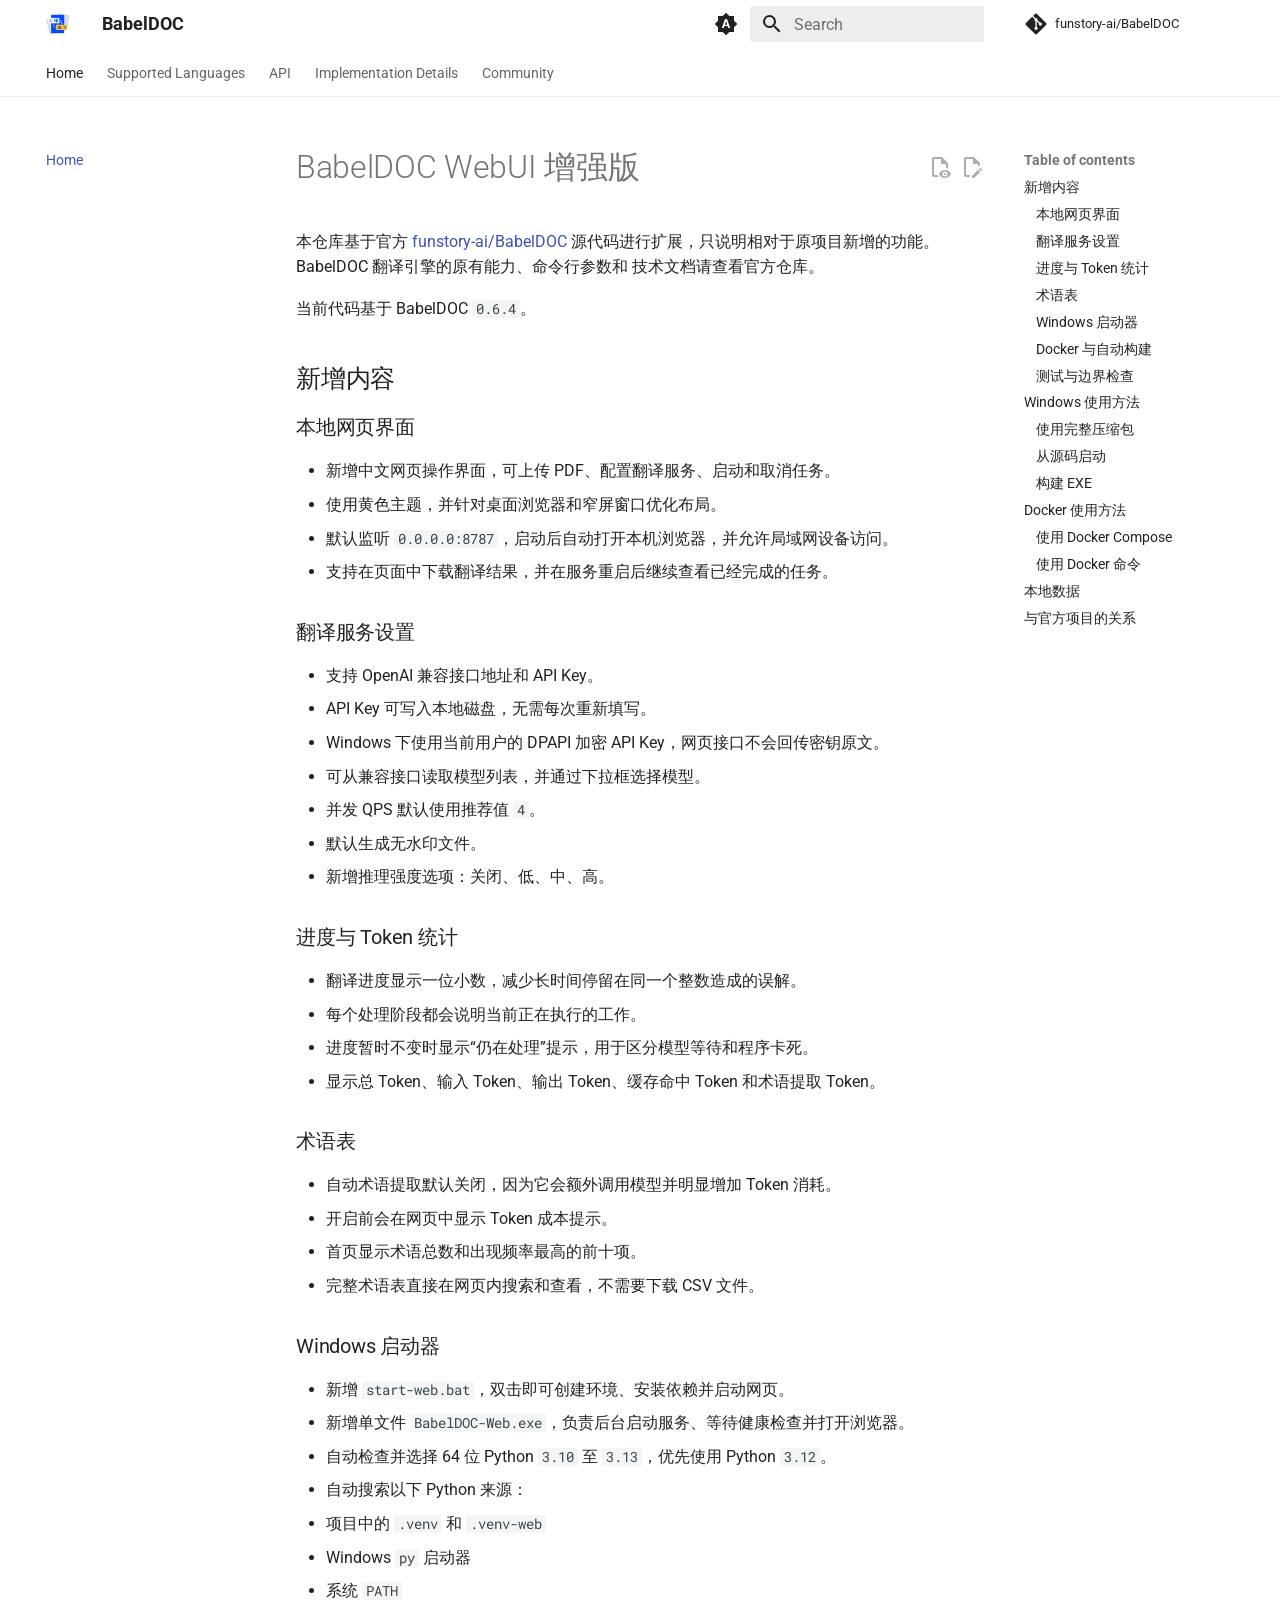
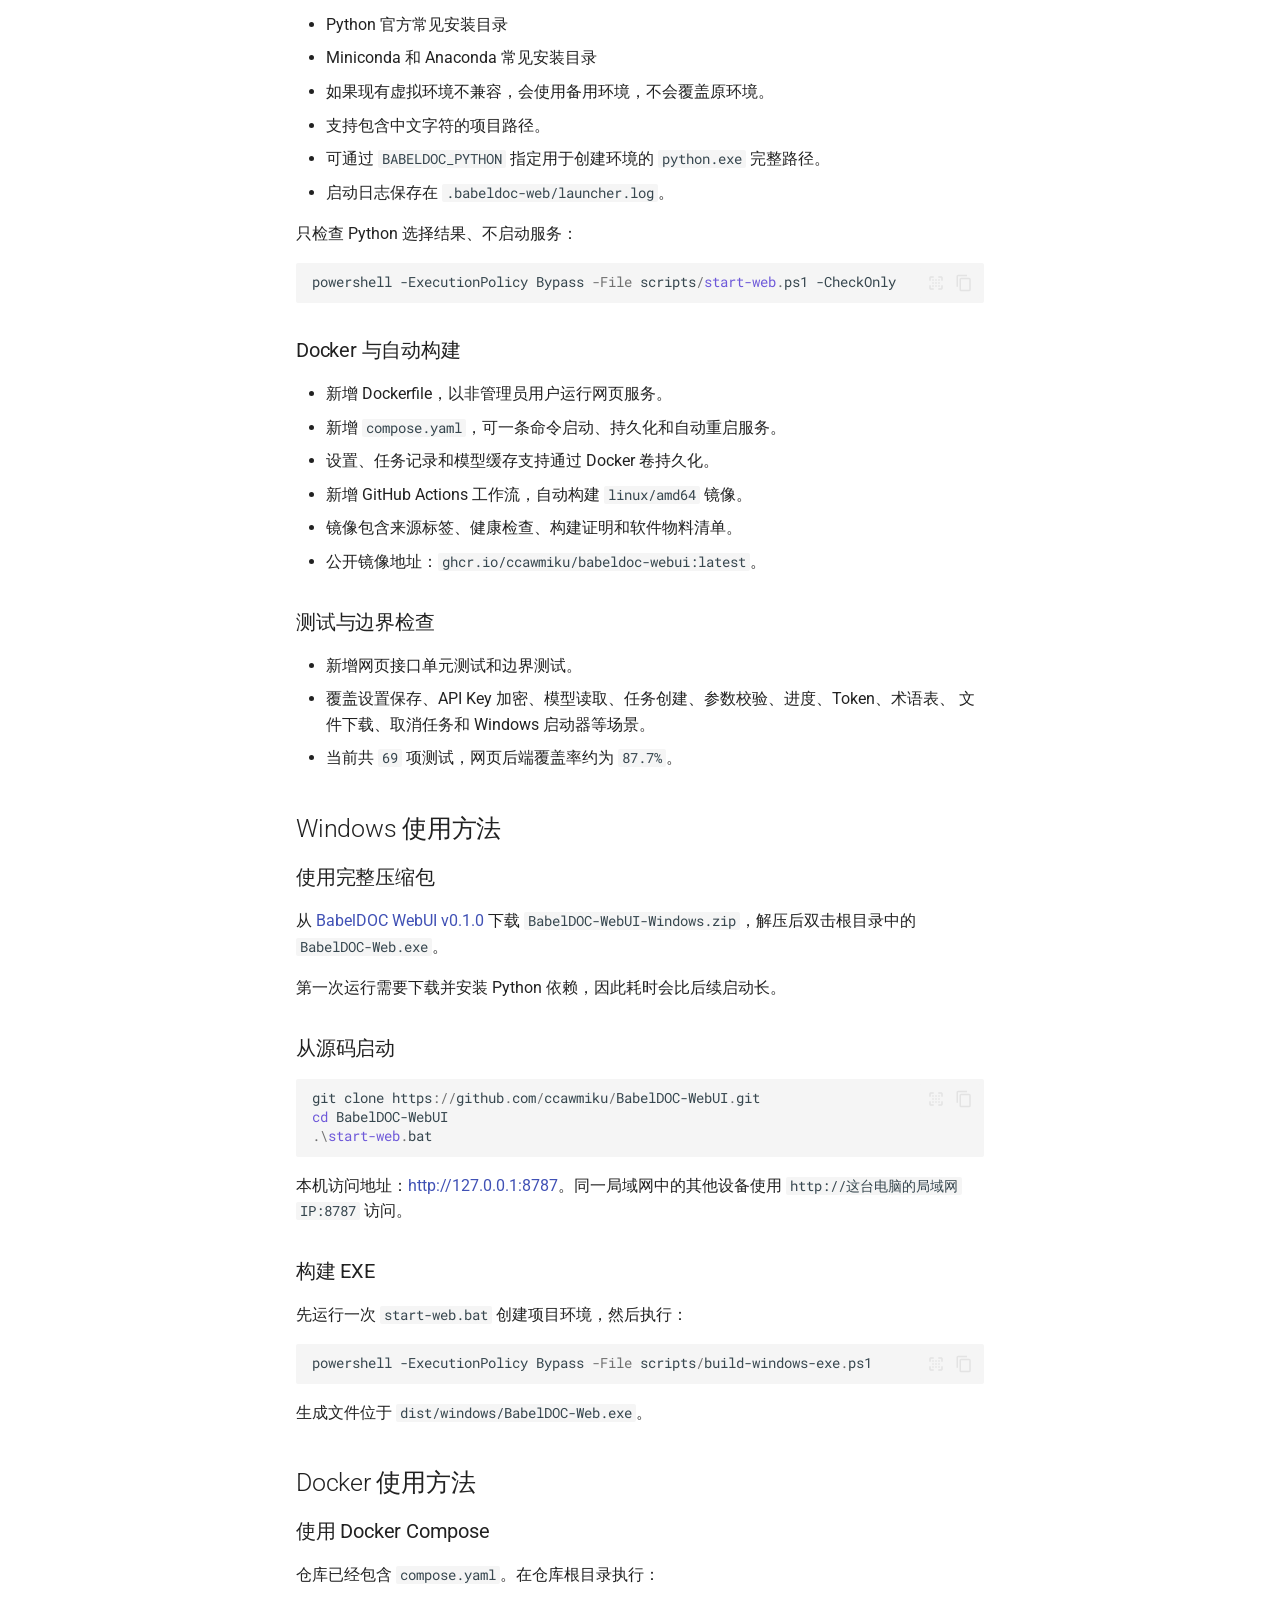
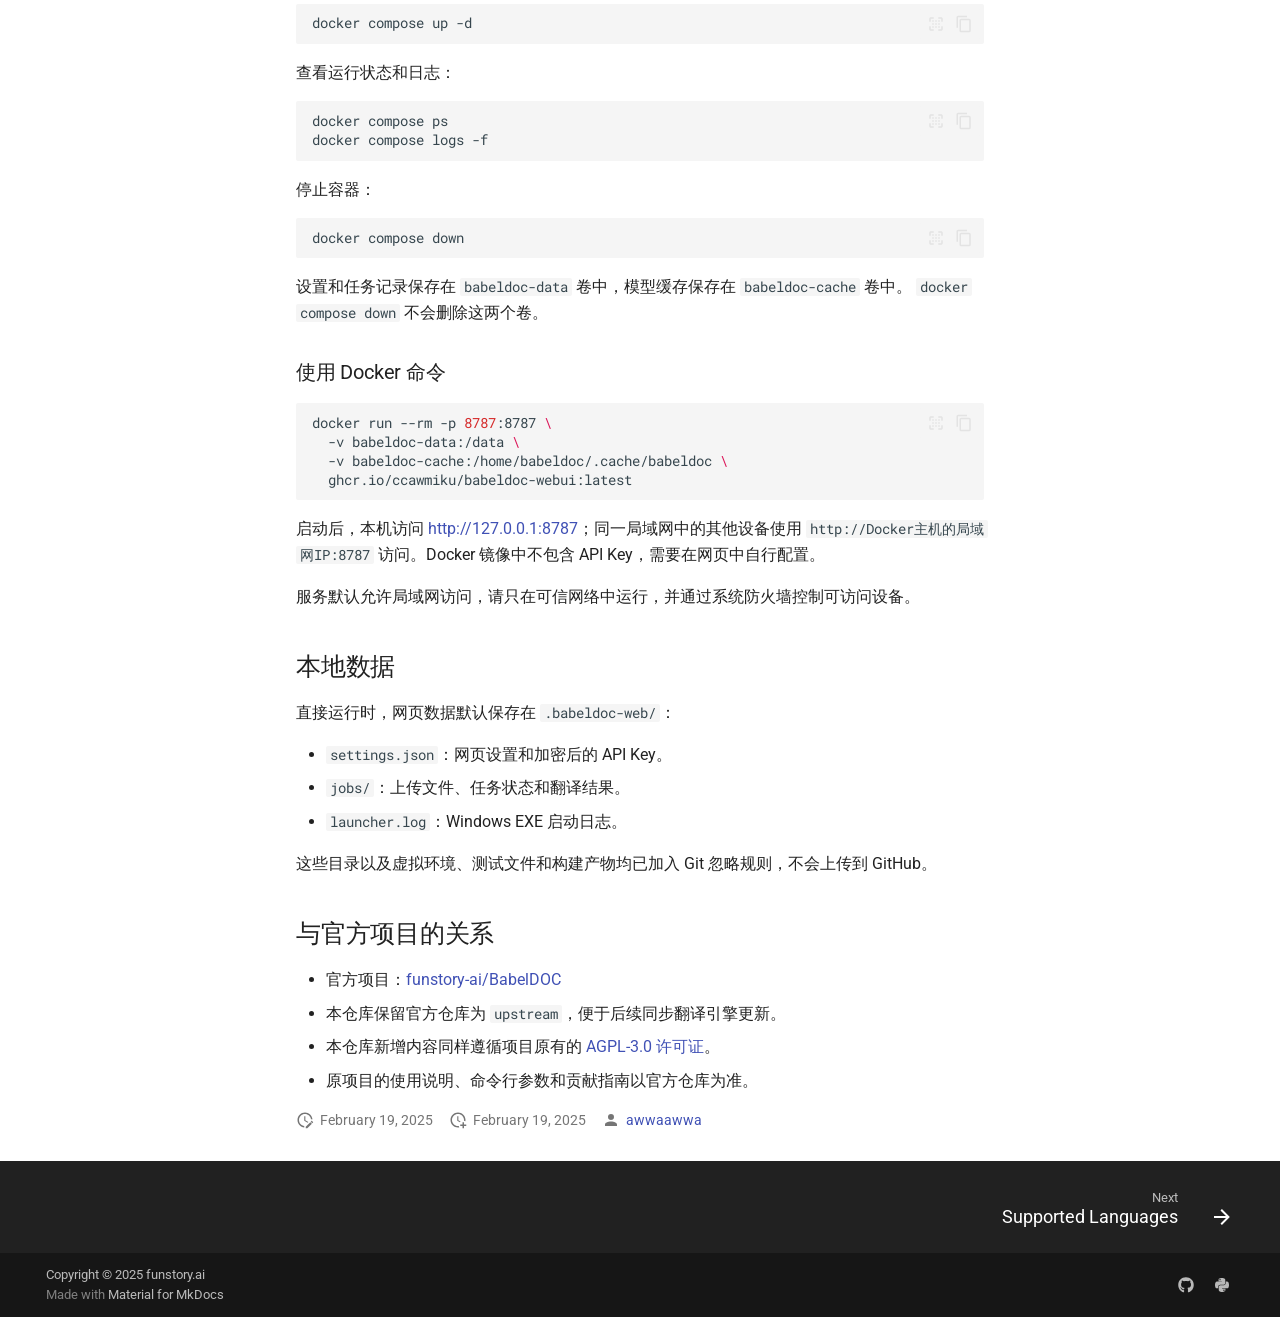
==== commit fce798c3: "Deployed 8859bd5 with MkDocs version: 1.6.1" ====
--- a/index.html
+++ b/index.html
@@ -1,8 +1,8 @@
-<!doctype html><html lang=en class=no-js> <head><meta charset=utf-8><meta name=viewport content="width=device-width,initial-scale=1"><meta name=description content="Write your documentation in Markdown and create a professional static site in minutes – searchable, customizable, in 60+ languages, for all devices"><meta name=author content=funstory.ai><link href=https://squidfunk.github.io/mkdocs-material/ rel=canonical><link href=supported_languages/ rel=next><link rel=icon href=images/babeldoc-small-logo-with-transparent-background.svg><meta name=generator content="mkdocs-1.6.1, mkdocs-material-9.7.6"><title>BabelDOC</title><link rel=stylesheet href=assets/stylesheets/main.484c7ddc.min.css><link rel=stylesheet href=assets/stylesheets/palette.ab4e12ef.min.css><link rel=preconnect href=https://fonts.gstatic.com crossorigin><link rel=stylesheet href="https://fonts.googleapis.com/css?family=Roboto:300,300i,400,400i,700,700i%7CRoboto+Mono:400,400i,700,700i&display=fallback"><style>:root{--md-text-font:"Roboto";--md-code-font:"Roboto Mono"}</style><script>__md_scope=new URL(".",location),__md_hash=e=>[...e].reduce(((e,_)=>(e<<5)-e+_.charCodeAt(0)),0),__md_get=(e,_=localStorage,t=__md_scope)=>JSON.parse(_.getItem(t.pathname+"."+e)),__md_set=(e,_,t=localStorage,a=__md_scope)=>{try{t.setItem(a.pathname+"."+e,JSON.stringify(_))}catch(e){}}</script></head> <body dir=ltr data-md-color-scheme=default data-md-color-primary=indigo data-md-color-accent=indigo> <input class=md-toggle data-md-toggle=drawer type=checkbox id=__drawer autocomplete=off> <input class=md-toggle data-md-toggle=search type=checkbox id=__search autocomplete=off> <label class=md-overlay for=__drawer></label> <div data-md-component=skip> <a href=#babeldoc-webui class=md-skip> Skip to content </a> </div> <div data-md-component=announce> </div> <header class=md-header data-md-component=header> <nav class="md-header__inner md-grid" aria-label=Header> <a href=. title=BabelDOC class="md-header__button md-logo" aria-label=BabelDOC data-md-component=logo> <img src=images/babeldoc-small-logo-with-transparent-background.svg alt=logo> </a> <label class="md-header__button md-icon" for=__drawer> <svg xmlns=http://www.w3.org/2000/svg viewbox="0 0 24 24"><path d="M3 6h18v2H3zm0 5h18v2H3zm0 5h18v2H3z"/></svg> </label> <div class=md-header__title data-md-component=header-title> <div class=md-header__ellipsis> <div class=md-header__topic> <span class=md-ellipsis> BabelDOC </span> </div> <div class=md-header__topic data-md-component=header-topic> <span class=md-ellipsis> Home </span> </div> </div> </div> <form class=md-header__option data-md-component=palette> <input class=md-option data-md-color-media=(prefers-color-scheme) data-md-color-scheme=default data-md-color-primary=indigo data-md-color-accent=indigo aria-label="Switch to light mode" type=radio name=__palette id=__palette_0> <label class="md-header__button md-icon" title="Switch to light mode" for=__palette_1 hidden> <svg xmlns=http://www.w3.org/2000/svg viewbox="0 0 24 24"><path d="m14.3 16-.7-2h-3.2l-.7 2H7.8L11 7h2l3.2 9zM20 8.69V4h-4.69L12 .69 8.69 4H4v4.69L.69 12 4 15.31V20h4.69L12 23.31 15.31 20H20v-4.69L23.31 12zm-9.15 3.96h2.3L12 9z"/></svg> </label> <input class=md-option data-md-color-media="(prefers-color-scheme: light)" data-md-color-scheme=default data-md-color-primary=white data-md-color-accent=indigo aria-label="Switch to dark mode" type=radio name=__palette id=__palette_1> <label class="md-header__button md-icon" title="Switch to dark mode" for=__palette_2 hidden> <svg xmlns=http://www.w3.org/2000/svg viewbox="0 0 24 24"><path d="M12 8a4 4 0 0 0-4 4 4 4 0 0 0 4 4 4 4 0 0 0 4-4 4 4 0 0 0-4-4m0 10a6 6 0 0 1-6-6 6 6 0 0 1 6-6 6 6 0 0 1 6 6 6 6 0 0 1-6 6m8-9.31V4h-4.69L12 .69 8.69 4H4v4.69L.69 12 4 15.31V20h4.69L12 23.31 15.31 20H20v-4.69L23.31 12z"/></svg> </label> <input class=md-option data-md-color-media="(prefers-color-scheme: dark)" data-md-color-scheme=slate data-md-color-primary=black data-md-color-accent=indigo aria-label="Switch to system preference" type=radio name=__palette id=__palette_2> <label class="md-header__button md-icon" title="Switch to system preference" for=__palette_0 hidden> <svg xmlns=http://www.w3.org/2000/svg viewbox="0 0 24 24"><path d="M12 18c-.89 0-1.74-.2-2.5-.55C11.56 16.5 13 14.42 13 12s-1.44-4.5-3.5-5.45C10.26 6.2 11.11 6 12 6a6 6 0 0 1 6 6 6 6 0 0 1-6 6m8-9.31V4h-4.69L12 .69 8.69 4H4v4.69L.69 12 4 15.31V20h4.69L12 23.31 15.31 20H20v-4.69L23.31 12z"/></svg> </label> </form> <script>var palette=__md_get("__palette");if(palette&&palette.color){if("(prefers-color-scheme)"===palette.color.media){var media=matchMedia("(prefers-color-scheme: light)"),input=document.querySelector(media.matches?"[data-md-color-media='(prefers-color-scheme: light)']":"[data-md-color-media='(prefers-color-scheme: dark)']");palette.color.media=input.getAttribute("data-md-color-media"),palette.color.scheme=input.getAttribute("data-md-color-scheme"),palette.color.primary=input.getAttribute("data-md-color-primary"),palette.color.accent=input.getAttribute("data-md-color-accent")}for(var[key,value]of Object.entries(palette.color))document.body.setAttribute("data-md-color-"+key,value)}</script> <label class="md-header__button md-icon" for=__search> <svg xmlns=http://www.w3.org/2000/svg viewbox="0 0 24 24"><path d="M9.5 3A6.5 6.5 0 0 1 16 9.5c0 1.61-.59 3.09-1.56 4.23l.27.27h.79l5 5-1.5 1.5-5-5v-.79l-.27-.27A6.52 6.52 0 0 1 9.5 16 6.5 6.5 0 0 1 3 9.5 6.5 6.5 0 0 1 9.5 3m0 2C7 5 5 7 5 9.5S7 14 9.5 14 14 12 14 9.5 12 5 9.5 5"/></svg> </label> <div class=md-search data-md-component=search role=dialog> <label class=md-search__overlay for=__search></label> <div class=md-search__inner role=search> <form class=md-search__form name=search> <input type=text class=md-search__input name=query aria-label=Search placeholder=Search autocapitalize=off autocorrect=off autocomplete=off spellcheck=false data-md-component=search-query required> <label class="md-search__icon md-icon" for=__search> <svg xmlns=http://www.w3.org/2000/svg viewbox="0 0 24 24"><path d="M9.5 3A6.5 6.5 0 0 1 16 9.5c0 1.61-.59 3.09-1.56 4.23l.27.27h.79l5 5-1.5 1.5-5-5v-.79l-.27-.27A6.52 6.52 0 0 1 9.5 16 6.5 6.5 0 0 1 3 9.5 6.5 6.5 0 0 1 9.5 3m0 2C7 5 5 7 5 9.5S7 14 9.5 14 14 12 14 9.5 12 5 9.5 5"/></svg> <svg xmlns=http://www.w3.org/2000/svg viewbox="0 0 24 24"><path d="M20 11v2H8l5.5 5.5-1.42 1.42L4.16 12l7.92-7.92L13.5 5.5 8 11z"/></svg> </label> <nav class=md-search__options aria-label=Search> <a href=javascript:void(0) class="md-search__icon md-icon" title=Share aria-label=Share data-clipboard data-clipboard-text data-md-component=search-share tabindex=-1> <svg xmlns=http://www.w3.org/2000/svg viewbox="0 0 24 24"><path d="M18 16.08c-.76 0-1.44.3-1.96.77L8.91 12.7c.05-.23.09-.46.09-.7s-.04-.47-.09-.7l7.05-4.11c.54.5 1.25.81 2.04.81a3 3 0 0 0 3-3 3 3 0 0 0-3-3 3 3 0 0 0-3 3c0 .24.04.47.09.7L8.04 9.81C7.5 9.31 6.79 9 6 9a3 3 0 0 0-3 3 3 3 0 0 0 3 3c.79 0 1.5-.31 2.04-.81l7.12 4.15c-.05.21-.08.43-.08.66 0 1.61 1.31 2.91 2.92 2.91s2.92-1.3 2.92-2.91A2.92 2.92 0 0 0 18 16.08"/></svg> </a> <button type=reset class="md-search__icon md-icon" title=Clear aria-label=Clear tabindex=-1> <svg xmlns=http://www.w3.org/2000/svg viewbox="0 0 24 24"><path d="M19 6.41 17.59 5 12 10.59 6.41 5 5 6.41 10.59 12 5 17.59 6.41 19 12 13.41 17.59 19 19 17.59 13.41 12z"/></svg> </button> </nav> <div class=md-search__suggest data-md-component=search-suggest></div> </form> <div class=md-search__output> <div class=md-search__scrollwrap tabindex=0 data-md-scrollfix> <div class=md-search-result data-md-component=search-result> <div class=md-search-result__meta> Initializing search </div> <ol class=md-search-result__list role=presentation></ol> </div> </div> </div> </div> </div> <div class=md-header__source> <a href=https://github.com/funstory-ai/BabelDOC title="Go to repository" class=md-source data-md-component=source> <div class="md-source__icon md-icon"> <svg xmlns=http://www.w3.org/2000/svg viewbox="0 0 448 512"><!-- Font Awesome Free 7.1.0 by @fontawesome - https://fontawesome.com License - https://fontawesome.com/license/free (Icons: CC BY 4.0, Fonts: SIL OFL 1.1, Code: MIT License) Copyright 2025 Fonticons, Inc.--><path d="M439.6 236.1 244 40.5c-5.4-5.5-12.8-8.5-20.4-8.5s-15 3-20.4 8.4L162.5 81l51.5 51.5c27.1-9.1 52.7 16.8 43.4 43.7l49.7 49.7c34.2-11.8 61.2 31 35.5 56.7-26.5 26.5-70.2-2.9-56-37.3L240.3 199v121.9c25.3 12.5 22.3 41.8 9.1 55-6.4 6.4-15.2 10.1-24.3 10.1s-17.8-3.6-24.3-10.1c-17.6-17.6-11.1-46.9 11.2-56v-123c-20.8-8.5-24.6-30.7-18.6-45L142.6 101 8.5 235.1C3 240.6 0 247.9 0 255.5s3 15 8.5 20.4l195.6 195.7c5.4 5.4 12.7 8.4 20.4 8.4s15-3 20.4-8.4l194.7-194.7c5.4-5.4 8.4-12.8 8.4-20.4s-3-15-8.4-20.4"/></svg> </div> <div class=md-source__repository> funstory-ai/BabelDOC </div> </a> </div> </nav> </header> <div class=md-container data-md-component=container> <nav class=md-tabs aria-label=Tabs data-md-component=tabs> <div class=md-grid> <ul class=md-tabs__list> <li class="md-tabs__item md-tabs__item--active"> <a href=. class=md-tabs__link> Home </a> </li> <li class=md-tabs__item> <a href=supported_languages/ class=md-tabs__link> Supported Languages </a> </li> <li class=md-tabs__item> <a href=ImplementationDetails/AsyncTranslate/AsyncTranslate/ class=md-tabs__link> API </a> </li> <li class=md-tabs__item> <a href=ImplementationDetails/ class=md-tabs__link> Implementation Details </a> </li> <li class=md-tabs__item> <a href=CODE_OF_CONDUCT/ class=md-tabs__link> Community </a> </li> </ul> </div> </nav> <main class=md-main data-md-component=main> <div class="md-main__inner md-grid"> <div class="md-sidebar md-sidebar--primary" data-md-component=sidebar data-md-type=navigation> <div class=md-sidebar__scrollwrap> <div class=md-sidebar__inner> <nav class="md-nav md-nav--primary md-nav--lifted" aria-label=Navigation data-md-level=0> <label class=md-nav__title for=__drawer> <a href=. title=BabelDOC class="md-nav__button md-logo" aria-label=BabelDOC data-md-component=logo> <img src=images/babeldoc-small-logo-with-transparent-background.svg alt=logo> </a> BabelDOC </label> <div class=md-nav__source> <a href=https://github.com/funstory-ai/BabelDOC title="Go to repository" class=md-source data-md-component=source> <div class="md-source__icon md-icon"> <svg xmlns=http://www.w3.org/2000/svg viewbox="0 0 448 512"><!-- Font Awesome Free 7.1.0 by @fontawesome - https://fontawesome.com License - https://fontawesome.com/license/free (Icons: CC BY 4.0, Fonts: SIL OFL 1.1, Code: MIT License) Copyright 2025 Fonticons, Inc.--><path d="M439.6 236.1 244 40.5c-5.4-5.5-12.8-8.5-20.4-8.5s-15 3-20.4 8.4L162.5 81l51.5 51.5c27.1-9.1 52.7 16.8 43.4 43.7l49.7 49.7c34.2-11.8 61.2 31 35.5 56.7-26.5 26.5-70.2-2.9-56-37.3L240.3 199v121.9c25.3 12.5 22.3 41.8 9.1 55-6.4 6.4-15.2 10.1-24.3 10.1s-17.8-3.6-24.3-10.1c-17.6-17.6-11.1-46.9 11.2-56v-123c-20.8-8.5-24.6-30.7-18.6-45L142.6 101 8.5 235.1C3 240.6 0 247.9 0 255.5s3 15 8.5 20.4l195.6 195.7c5.4 5.4 12.7 8.4 20.4 8.4s15-3 20.4-8.4l194.7-194.7c5.4-5.4 8.4-12.8 8.4-20.4s-3-15-8.4-20.4"/></svg> </div> <div class=md-source__repository> funstory-ai/BabelDOC </div> </a> </div> <ul class=md-nav__list data-md-scrollfix> <li class="md-nav__item md-nav__item--active"> <input class="md-nav__toggle md-toggle" type=checkbox id=__toc> <label class="md-nav__link md-nav__link--active" for=__toc> <span class=md-ellipsis> Home </span> <span class="md-nav__icon md-icon"></span> </label> <a href=. class="md-nav__link md-nav__link--active"> <span class=md-ellipsis> Home </span> </a> <nav class="md-nav md-nav--secondary" aria-label="Table of contents"> <label class=md-nav__title for=__toc> <span class="md-nav__icon md-icon"></span> Table of contents </label> <ul class=md-nav__list data-md-component=toc data-md-scrollfix> <li class=md-nav__item> <a href=#_1 class=md-nav__link> <span class=md-ellipsis> 新增内容 </span> </a> <nav class=md-nav aria-label=新增内容> <ul class=md-nav__list> <li class=md-nav__item> <a href=#_2 class=md-nav__link> <span class=md-ellipsis> 本地网页界面 </span> </a> </li> <li class=md-nav__item> <a href=#_3 class=md-nav__link> <span class=md-ellipsis> 翻译服务设置 </span> </a> </li> <li class=md-nav__item> <a href=#token class=md-nav__link> <span class=md-ellipsis> 进度与 Token 统计 </span> </a> </li> <li class=md-nav__item> <a href=#_4 class=md-nav__link> <span class=md-ellipsis> 术语表 </span> </a> </li> <li class=md-nav__item> <a href=#windows class=md-nav__link> <span class=md-ellipsis> Windows 启动器 </span> </a> </li> <li class=md-nav__item> <a href=#docker class=md-nav__link> <span class=md-ellipsis> Docker 与自动构建 </span> </a> </li> <li class=md-nav__item> <a href=#_5 class=md-nav__link> <span class=md-ellipsis> 测试与边界检查 </span> </a> </li> </ul> </nav> </li> <li class=md-nav__item> <a href=#windows_1 class=md-nav__link> <span class=md-ellipsis> Windows 使用方法 </span> </a> <nav class=md-nav aria-label="Windows 使用方法"> <ul class=md-nav__list> <li class=md-nav__item> <a href=#_6 class=md-nav__link> <span class=md-ellipsis> 使用完整压缩包 </span> </a> </li> <li class=md-nav__item> <a href=#_7 class=md-nav__link> <span class=md-ellipsis> 从源码启动 </span> </a> </li> <li class=md-nav__item> <a href=#exe class=md-nav__link> <span class=md-ellipsis> 构建 EXE </span> </a> </li> </ul> </nav> </li> <li class=md-nav__item> <a href=#docker_1 class=md-nav__link> <span class=md-ellipsis> Docker 使用方法 </span> </a> <nav class=md-nav aria-label="Docker 使用方法"> <ul class=md-nav__list> <li class=md-nav__item> <a href=#docker-compose class=md-nav__link> <span class=md-ellipsis> 使用 Docker Compose </span> </a> </li> <li class=md-nav__item> <a href=#docker_2 class=md-nav__link> <span class=md-ellipsis> 使用 Docker 命令 </span> </a> </li> </ul> </nav> </li> <li class=md-nav__item> <a href=#_8 class=md-nav__link> <span class=md-ellipsis> 本地数据 </span> </a> </li> <li class=md-nav__item> <a href=#_9 class=md-nav__link> <span class=md-ellipsis> 与官方项目的关系 </span> </a> </li> </ul> </nav> </li> <li class=md-nav__item> <a href=supported_languages/ class=md-nav__link> <span class=md-ellipsis> Supported Languages </span> </a> </li> <li class="md-nav__item md-nav__item--nested"> <input class="md-nav__toggle md-toggle " type=checkbox id=__nav_3> <label class=md-nav__link for=__nav_3 id=__nav_3_label tabindex=0> <span class=md-ellipsis> API </span> <span class="md-nav__icon md-icon"></span> </label> <nav class=md-nav data-md-level=1 aria-labelledby=__nav_3_label aria-expanded=false> <label class=md-nav__title for=__nav_3> <span class="md-nav__icon md-icon"></span> API </label> <ul class=md-nav__list data-md-scrollfix> <li class=md-nav__item> <a href=ImplementationDetails/AsyncTranslate/AsyncTranslate/ class=md-nav__link> <span class=md-ellipsis> Async Translation API </span> </a> </li> </ul> </nav> </li> <li class="md-nav__item md-nav__item--nested"> <input class="md-nav__toggle md-toggle " type=checkbox id=__nav_4> <div class="md-nav__link md-nav__container"> <a href=ImplementationDetails/ class="md-nav__link "> <span class=md-ellipsis> Implementation Details </span> </a> <label class="md-nav__link " for=__nav_4 id=__nav_4_label tabindex=0> <span class="md-nav__icon md-icon"></span> </label> </div> <nav class=md-nav data-md-level=1 aria-labelledby=__nav_4_label aria-expanded=false> <label class=md-nav__title for=__nav_4> <span class="md-nav__icon md-icon"></span> Implementation Details </label> <ul class=md-nav__list data-md-scrollfix> <li class=md-nav__item> <a href=ImplementationDetails/PDFParsing/PDFParsing/ class=md-nav__link> <span class=md-ellipsis> PDF Parsing </span> </a> </li> <li class=md-nav__item> <a href=https://github.com/funstory-ai/BabelDOC/blob/main/babeldoc/format/pdf/document_il/midend/layout_parser.py class=md-nav__link> <span class=md-ellipsis> Layout Parser(.py) </span> </a> </li> <li class=md-nav__item> <a href=ImplementationDetails/ParagraphFinding/ParagraphFinding/ class=md-nav__link> <span class=md-ellipsis> Paragraph Finding </span> </a> </li> <li class=md-nav__item> <a href=ImplementationDetails/StylesAndFormulas/StylesAndFormulas/ class=md-nav__link> <span class=md-ellipsis> Styles and Formulas </span> </a> </li> <li class=md-nav__item> <a href=ImplementationDetails/ILTranslator/ILTranslator/ class=md-nav__link> <span class=md-ellipsis> IL Translator </span> </a> </li> <li class=md-nav__item> <a href=ImplementationDetails/Typesetting/Typesetting/ class=md-nav__link> <span class=md-ellipsis> Typesetting </span> </a> </li> <li class=md-nav__item> <a href=https://github.com/funstory-ai/BabelDOC/blob/main/babeldoc/format/pdf/document_il/utils/fontmap.py class=md-nav__link> <span class=md-ellipsis> Font Mapper(.py) </span> </a> </li> <li class=md-nav__item> <a href=ImplementationDetails/PDFCreation/PDFCreation/ class=md-nav__link> <span class=md-ellipsis> PDF Creation </span> </a> </li> <li class=md-nav__item> <a href=intro-to-pdf-object/ class=md-nav__link> <span class=md-ellipsis> Intro To PDF Object </span> </a> </li> </ul> </nav> </li> <li class="md-nav__item md-nav__item--nested"> <input class="md-nav__toggle md-toggle " type=checkbox id=__nav_5> <label class=md-nav__link for=__nav_5 id=__nav_5_label tabindex=0> <span class=md-ellipsis> Community </span> <span class="md-nav__icon md-icon"></span> </label> <nav class=md-nav data-md-level=1 aria-labelledby=__nav_5_label aria-expanded=false> <label class=md-nav__title for=__nav_5> <span class="md-nav__icon md-icon"></span> Community </label> <ul class=md-nav__list data-md-scrollfix> <li class=md-nav__item> <a href=CODE_OF_CONDUCT/ class=md-nav__link> <span class=md-ellipsis> Code of Conduct </span> </a> </li> <li class="md-nav__item md-nav__item--nested"> <input class="md-nav__toggle md-toggle " type=checkbox id=__nav_5_2> <label class=md-nav__link for=__nav_5_2 id=__nav_5_2_label tabindex=0> <span class=md-ellipsis> Contributing </span> <span class="md-nav__icon md-icon"></span> </label> <nav class=md-nav data-md-level=2 aria-labelledby=__nav_5_2_label aria-expanded=false> <label class=md-nav__title for=__nav_5_2> <span class="md-nav__icon md-icon"></span> Contributing </label> <ul class=md-nav__list data-md-scrollfix> <li class=md-nav__item> <a href=CONTRIBUTING/ class=md-nav__link> <span class=md-ellipsis> Contributing </span> </a> </li> <li class=md-nav__item> <a href=CONTRIBUTOR_REWARD/ class=md-nav__link> <span class=md-ellipsis> Contributor Reward </span> </a> </li> </ul> </nav> </li> </ul> </nav> </li> </ul> </nav> </div> </div> </div> <div class="md-sidebar md-sidebar--secondary" data-md-component=sidebar data-md-type=toc> <div class=md-sidebar__scrollwrap> <div class=md-sidebar__inner> <nav class="md-nav md-nav--secondary" aria-label="Table of contents"> <label class=md-nav__title for=__toc> <span class="md-nav__icon md-icon"></span> Table of contents </label> <ul class=md-nav__list data-md-component=toc data-md-scrollfix> <li class=md-nav__item> <a href=#_1 class=md-nav__link> <span class=md-ellipsis> 新增内容 </span> </a> <nav class=md-nav aria-label=新增内容> <ul class=md-nav__list> <li class=md-nav__item> <a href=#_2 class=md-nav__link> <span class=md-ellipsis> 本地网页界面 </span> </a> </li> <li class=md-nav__item> <a href=#_3 class=md-nav__link> <span class=md-ellipsis> 翻译服务设置 </span> </a> </li> <li class=md-nav__item> <a href=#token class=md-nav__link> <span class=md-ellipsis> 进度与 Token 统计 </span> </a> </li> <li class=md-nav__item> <a href=#_4 class=md-nav__link> <span class=md-ellipsis> 术语表 </span> </a> </li> <li class=md-nav__item> <a href=#windows class=md-nav__link> <span class=md-ellipsis> Windows 启动器 </span> </a> </li> <li class=md-nav__item> <a href=#docker class=md-nav__link> <span class=md-ellipsis> Docker 与自动构建 </span> </a> </li> <li class=md-nav__item> <a href=#_5 class=md-nav__link> <span class=md-ellipsis> 测试与边界检查 </span> </a> </li> </ul> </nav> </li> <li class=md-nav__item> <a href=#windows_1 class=md-nav__link> <span class=md-ellipsis> Windows 使用方法 </span> </a> <nav class=md-nav aria-label="Windows 使用方法"> <ul class=md-nav__list> <li class=md-nav__item> <a href=#_6 class=md-nav__link> <span class=md-ellipsis> 使用完整压缩包 </span> </a> </li> <li class=md-nav__item> <a href=#_7 class=md-nav__link> <span class=md-ellipsis> 从源码启动 </span> </a> </li> <li class=md-nav__item> <a href=#exe class=md-nav__link> <span class=md-ellipsis> 构建 EXE </span> </a> </li> </ul> </nav> </li> <li class=md-nav__item> <a href=#docker_1 class=md-nav__link> <span class=md-ellipsis> Docker 使用方法 </span> </a> <nav class=md-nav aria-label="Docker 使用方法"> <ul class=md-nav__list> <li class=md-nav__item> <a href=#docker-compose class=md-nav__link> <span class=md-ellipsis> 使用 Docker Compose </span> </a> </li> <li class=md-nav__item> <a href=#docker_2 class=md-nav__link> <span class=md-ellipsis> 使用 Docker 命令 </span> </a> </li> </ul> </nav> </li> <li class=md-nav__item> <a href=#_8 class=md-nav__link> <span class=md-ellipsis> 本地数据 </span> </a> </li> <li class=md-nav__item> <a href=#_9 class=md-nav__link> <span class=md-ellipsis> 与官方项目的关系 </span> </a> </li> </ul> </nav> </div> </div> </div> <div class=md-content data-md-component=content> <article class="md-content__inner md-typeset"> <a href=https://github.com/funstory-ai/BabelDOC/edit/main/docs/index.md title="Edit this page" class="md-content__button md-icon" rel=edit> <svg xmlns=http://www.w3.org/2000/svg viewbox="0 0 24 24"><path d="M10 20H6V4h7v5h5v3.1l2-2V8l-6-6H6c-1.1 0-2 .9-2 2v16c0 1.1.9 2 2 2h4zm10.2-7c.1 0 .3.1.4.2l1.3 1.3c.2.2.2.6 0 .8l-1 1-2.1-2.1 1-1c.1-.1.2-.2.4-.2m0 3.9L14.1 23H12v-2.1l6.1-6.1z"/></svg> </a> <a href=https://github.com/funstory-ai/BabelDOC/raw/main/docs/index.md title="View source of this page" class="md-content__button md-icon"> <svg xmlns=http://www.w3.org/2000/svg viewbox="0 0 24 24"><path d="M17 18c.56 0 1 .44 1 1s-.44 1-1 1-1-.44-1-1 .44-1 1-1m0-3c-2.73 0-5.06 1.66-6 4 .94 2.34 3.27 4 6 4s5.06-1.66 6-4c-.94-2.34-3.27-4-6-4m0 6.5a2.5 2.5 0 0 1-2.5-2.5 2.5 2.5 0 0 1 2.5-2.5 2.5 2.5 0 0 1 2.5 2.5 2.5 2.5 0 0 1-2.5 2.5M9.27 20H6V4h7v5h5v4.07c.7.08 1.36.25 2 .49V8l-6-6H6a2 2 0 0 0-2 2v16a2 2 0 0 0 2 2h4.5a8.2 8.2 0 0 1-1.23-2"/></svg> </a> <h1 id=babeldoc-webui>BabelDOC WebUI 增强版</h1> <p>本仓库基于官方 <a href=https://github.com/funstory-ai/BabelDOC>funstory-ai/BabelDOC</a> 源代码进行扩展，只说明相对于原项目新增的功能。BabelDOC 翻译引擎的原有能力、命令行参数和 技术文档请查看官方仓库。</p> <p>当前代码基于 BabelDOC <code>0.6.4</code>。</p> <h2 id=_1>新增内容</h2> <h3 id=_2>本地网页界面</h3> <ul> <li>新增中文网页操作界面，可上传 PDF、配置翻译服务、启动和取消任务。</li> <li>使用黄色主题，并针对桌面浏览器和窄屏窗口优化布局。</li> <li>默认仅监听 <code>127.0.0.1:8787</code>，启动后自动打开浏览器。</li> <li>支持在页面中下载翻译结果，并在服务重启后继续查看已经完成的任务。</li> </ul> <h3 id=_3>翻译服务设置</h3> <ul> <li>支持 OpenAI 兼容接口地址和 API Key。</li> <li>API Key 可写入本地磁盘，无需每次重新填写。</li> <li>Windows 下使用当前用户的 DPAPI 加密 API Key，网页接口不会回传密钥原文。</li> <li>可从兼容接口读取模型列表，并通过下拉框选择模型。</li> <li>并发 QPS 默认使用推荐值 <code>4</code>。</li> <li>默认生成无水印文件。</li> <li>新增推理强度选项：关闭、低、中、高。</li> </ul> <h3 id=token>进度与 Token 统计</h3> <ul> <li>翻译进度显示一位小数，减少长时间停留在同一个整数造成的误解。</li> <li>每个处理阶段都会说明当前正在执行的工作。</li> <li>进度暂时不变时显示“仍在处理”提示，用于区分模型等待和程序卡死。</li> <li>显示总 Token、输入 Token、输出 Token、缓存命中 Token 和术语提取 Token。</li> </ul> <h3 id=_4>术语表</h3> <ul> <li>自动术语提取默认关闭，因为它会额外调用模型并明显增加 Token 消耗。</li> <li>开启前会在网页中显示 Token 成本提示。</li> <li>首页显示术语总数和出现频率最高的前十项。</li> <li>完整术语表直接在网页内搜索和查看，不需要下载 CSV 文件。</li> </ul> <h3 id=windows>Windows 启动器</h3> <ul> <li>新增 <code>start-web.bat</code>，双击即可创建环境、安装依赖并启动网页。</li> <li>新增单文件 <code>BabelDOC-Web.exe</code>，负责后台启动服务、等待健康检查并打开浏览器。</li> <li>自动检查并选择 64 位 Python <code>3.10</code> 至 <code>3.13</code>，优先使用 Python <code>3.12</code>。</li> <li>自动搜索以下 Python 来源：</li> <li>项目中的 <code>.venv</code> 和 <code>.venv-web</code></li> <li>Windows <code>py</code> 启动器</li> <li>系统 <code>PATH</code></li> <li>Python 官方常见安装目录</li> <li>Miniconda 和 Anaconda 常见安装目录</li> <li>如果现有虚拟环境不兼容，会使用备用环境，不会覆盖原环境。</li> <li>支持包含中文字符的项目路径。</li> <li>可通过 <code>BABELDOC_PYTHON</code> 指定用于创建环境的 <code>python.exe</code> 完整路径。</li> <li>启动日志保存在 <code>.babeldoc-web/launcher.log</code>。</li> </ul> <p>只检查 Python 选择结果、不启动服务：</p> <div class="language-powershell highlight"><pre><span></span><code><span id=__span-0-1><a id=__codelineno-0-1 name=__codelineno-0-1 href=#__codelineno-0-1></a><span class=n>powershell</span> <span class=n>-ExecutionPolicy</span> <span class=n>Bypass</span> <span class=o>-File</span> <span class=n>scripts</span><span class=p>/</span><span class=nb>start-web</span><span class=p>.</span><span class=n>ps1</span> <span class=n>-CheckOnly</span>
+<!doctype html><html lang=en class=no-js> <head><meta charset=utf-8><meta name=viewport content="width=device-width,initial-scale=1"><meta name=description content="Write your documentation in Markdown and create a professional static site in minutes – searchable, customizable, in 60+ languages, for all devices"><meta name=author content=funstory.ai><link href=https://squidfunk.github.io/mkdocs-material/ rel=canonical><link href=supported_languages/ rel=next><link rel=icon href=images/babeldoc-small-logo-with-transparent-background.svg><meta name=generator content="mkdocs-1.6.1, mkdocs-material-9.7.6"><title>BabelDOC</title><link rel=stylesheet href=assets/stylesheets/main.484c7ddc.min.css><link rel=stylesheet href=assets/stylesheets/palette.ab4e12ef.min.css><link rel=preconnect href=https://fonts.gstatic.com crossorigin><link rel=stylesheet href="https://fonts.googleapis.com/css?family=Roboto:300,300i,400,400i,700,700i%7CRoboto+Mono:400,400i,700,700i&display=fallback"><style>:root{--md-text-font:"Roboto";--md-code-font:"Roboto Mono"}</style><script>__md_scope=new URL(".",location),__md_hash=e=>[...e].reduce(((e,_)=>(e<<5)-e+_.charCodeAt(0)),0),__md_get=(e,_=localStorage,t=__md_scope)=>JSON.parse(_.getItem(t.pathname+"."+e)),__md_set=(e,_,t=localStorage,a=__md_scope)=>{try{t.setItem(a.pathname+"."+e,JSON.stringify(_))}catch(e){}}</script></head> <body dir=ltr data-md-color-scheme=default data-md-color-primary=indigo data-md-color-accent=indigo> <input class=md-toggle data-md-toggle=drawer type=checkbox id=__drawer autocomplete=off> <input class=md-toggle data-md-toggle=search type=checkbox id=__search autocomplete=off> <label class=md-overlay for=__drawer></label> <div data-md-component=skip> <a href=#babeldoc-webui class=md-skip> Skip to content </a> </div> <div data-md-component=announce> </div> <header class=md-header data-md-component=header> <nav class="md-header__inner md-grid" aria-label=Header> <a href=. title=BabelDOC class="md-header__button md-logo" aria-label=BabelDOC data-md-component=logo> <img src=images/babeldoc-small-logo-with-transparent-background.svg alt=logo> </a> <label class="md-header__button md-icon" for=__drawer> <svg xmlns=http://www.w3.org/2000/svg viewbox="0 0 24 24"><path d="M3 6h18v2H3zm0 5h18v2H3zm0 5h18v2H3z"/></svg> </label> <div class=md-header__title data-md-component=header-title> <div class=md-header__ellipsis> <div class=md-header__topic> <span class=md-ellipsis> BabelDOC </span> </div> <div class=md-header__topic data-md-component=header-topic> <span class=md-ellipsis> Home </span> </div> </div> </div> <form class=md-header__option data-md-component=palette> <input class=md-option data-md-color-media=(prefers-color-scheme) data-md-color-scheme=default data-md-color-primary=indigo data-md-color-accent=indigo aria-label="Switch to light mode" type=radio name=__palette id=__palette_0> <label class="md-header__button md-icon" title="Switch to light mode" for=__palette_1 hidden> <svg xmlns=http://www.w3.org/2000/svg viewbox="0 0 24 24"><path d="m14.3 16-.7-2h-3.2l-.7 2H7.8L11 7h2l3.2 9zM20 8.69V4h-4.69L12 .69 8.69 4H4v4.69L.69 12 4 15.31V20h4.69L12 23.31 15.31 20H20v-4.69L23.31 12zm-9.15 3.96h2.3L12 9z"/></svg> </label> <input class=md-option data-md-color-media="(prefers-color-scheme: light)" data-md-color-scheme=default data-md-color-primary=white data-md-color-accent=indigo aria-label="Switch to dark mode" type=radio name=__palette id=__palette_1> <label class="md-header__button md-icon" title="Switch to dark mode" for=__palette_2 hidden> <svg xmlns=http://www.w3.org/2000/svg viewbox="0 0 24 24"><path d="M12 8a4 4 0 0 0-4 4 4 4 0 0 0 4 4 4 4 0 0 0 4-4 4 4 0 0 0-4-4m0 10a6 6 0 0 1-6-6 6 6 0 0 1 6-6 6 6 0 0 1 6 6 6 6 0 0 1-6 6m8-9.31V4h-4.69L12 .69 8.69 4H4v4.69L.69 12 4 15.31V20h4.69L12 23.31 15.31 20H20v-4.69L23.31 12z"/></svg> </label> <input class=md-option data-md-color-media="(prefers-color-scheme: dark)" data-md-color-scheme=slate data-md-color-primary=black data-md-color-accent=indigo aria-label="Switch to system preference" type=radio name=__palette id=__palette_2> <label class="md-header__button md-icon" title="Switch to system preference" for=__palette_0 hidden> <svg xmlns=http://www.w3.org/2000/svg viewbox="0 0 24 24"><path d="M12 18c-.89 0-1.74-.2-2.5-.55C11.56 16.5 13 14.42 13 12s-1.44-4.5-3.5-5.45C10.26 6.2 11.11 6 12 6a6 6 0 0 1 6 6 6 6 0 0 1-6 6m8-9.31V4h-4.69L12 .69 8.69 4H4v4.69L.69 12 4 15.31V20h4.69L12 23.31 15.31 20H20v-4.69L23.31 12z"/></svg> </label> </form> <script>var palette=__md_get("__palette");if(palette&&palette.color){if("(prefers-color-scheme)"===palette.color.media){var media=matchMedia("(prefers-color-scheme: light)"),input=document.querySelector(media.matches?"[data-md-color-media='(prefers-color-scheme: light)']":"[data-md-color-media='(prefers-color-scheme: dark)']");palette.color.media=input.getAttribute("data-md-color-media"),palette.color.scheme=input.getAttribute("data-md-color-scheme"),palette.color.primary=input.getAttribute("data-md-color-primary"),palette.color.accent=input.getAttribute("data-md-color-accent")}for(var[key,value]of Object.entries(palette.color))document.body.setAttribute("data-md-color-"+key,value)}</script> <label class="md-header__button md-icon" for=__search> <svg xmlns=http://www.w3.org/2000/svg viewbox="0 0 24 24"><path d="M9.5 3A6.5 6.5 0 0 1 16 9.5c0 1.61-.59 3.09-1.56 4.23l.27.27h.79l5 5-1.5 1.5-5-5v-.79l-.27-.27A6.52 6.52 0 0 1 9.5 16 6.5 6.5 0 0 1 3 9.5 6.5 6.5 0 0 1 9.5 3m0 2C7 5 5 7 5 9.5S7 14 9.5 14 14 12 14 9.5 12 5 9.5 5"/></svg> </label> <div class=md-search data-md-component=search role=dialog> <label class=md-search__overlay for=__search></label> <div class=md-search__inner role=search> <form class=md-search__form name=search> <input type=text class=md-search__input name=query aria-label=Search placeholder=Search autocapitalize=off autocorrect=off autocomplete=off spellcheck=false data-md-component=search-query required> <label class="md-search__icon md-icon" for=__search> <svg xmlns=http://www.w3.org/2000/svg viewbox="0 0 24 24"><path d="M9.5 3A6.5 6.5 0 0 1 16 9.5c0 1.61-.59 3.09-1.56 4.23l.27.27h.79l5 5-1.5 1.5-5-5v-.79l-.27-.27A6.52 6.52 0 0 1 9.5 16 6.5 6.5 0 0 1 3 9.5 6.5 6.5 0 0 1 9.5 3m0 2C7 5 5 7 5 9.5S7 14 9.5 14 14 12 14 9.5 12 5 9.5 5"/></svg> <svg xmlns=http://www.w3.org/2000/svg viewbox="0 0 24 24"><path d="M20 11v2H8l5.5 5.5-1.42 1.42L4.16 12l7.92-7.92L13.5 5.5 8 11z"/></svg> </label> <nav class=md-search__options aria-label=Search> <a href=javascript:void(0) class="md-search__icon md-icon" title=Share aria-label=Share data-clipboard data-clipboard-text data-md-component=search-share tabindex=-1> <svg xmlns=http://www.w3.org/2000/svg viewbox="0 0 24 24"><path d="M18 16.08c-.76 0-1.44.3-1.96.77L8.91 12.7c.05-.23.09-.46.09-.7s-.04-.47-.09-.7l7.05-4.11c.54.5 1.25.81 2.04.81a3 3 0 0 0 3-3 3 3 0 0 0-3-3 3 3 0 0 0-3 3c0 .24.04.47.09.7L8.04 9.81C7.5 9.31 6.79 9 6 9a3 3 0 0 0-3 3 3 3 0 0 0 3 3c.79 0 1.5-.31 2.04-.81l7.12 4.15c-.05.21-.08.43-.08.66 0 1.61 1.31 2.91 2.92 2.91s2.92-1.3 2.92-2.91A2.92 2.92 0 0 0 18 16.08"/></svg> </a> <button type=reset class="md-search__icon md-icon" title=Clear aria-label=Clear tabindex=-1> <svg xmlns=http://www.w3.org/2000/svg viewbox="0 0 24 24"><path d="M19 6.41 17.59 5 12 10.59 6.41 5 5 6.41 10.59 12 5 17.59 6.41 19 12 13.41 17.59 19 19 17.59 13.41 12z"/></svg> </button> </nav> <div class=md-search__suggest data-md-component=search-suggest></div> </form> <div class=md-search__output> <div class=md-search__scrollwrap tabindex=0 data-md-scrollfix> <div class=md-search-result data-md-component=search-result> <div class=md-search-result__meta> Initializing search </div> <ol class=md-search-result__list role=presentation></ol> </div> </div> </div> </div> </div> <div class=md-header__source> <a href=https://github.com/funstory-ai/BabelDOC title="Go to repository" class=md-source data-md-component=source> <div class="md-source__icon md-icon"> <svg xmlns=http://www.w3.org/2000/svg viewbox="0 0 448 512"><!-- Font Awesome Free 7.1.0 by @fontawesome - https://fontawesome.com License - https://fontawesome.com/license/free (Icons: CC BY 4.0, Fonts: SIL OFL 1.1, Code: MIT License) Copyright 2025 Fonticons, Inc.--><path d="M439.6 236.1 244 40.5c-5.4-5.5-12.8-8.5-20.4-8.5s-15 3-20.4 8.4L162.5 81l51.5 51.5c27.1-9.1 52.7 16.8 43.4 43.7l49.7 49.7c34.2-11.8 61.2 31 35.5 56.7-26.5 26.5-70.2-2.9-56-37.3L240.3 199v121.9c25.3 12.5 22.3 41.8 9.1 55-6.4 6.4-15.2 10.1-24.3 10.1s-17.8-3.6-24.3-10.1c-17.6-17.6-11.1-46.9 11.2-56v-123c-20.8-8.5-24.6-30.7-18.6-45L142.6 101 8.5 235.1C3 240.6 0 247.9 0 255.5s3 15 8.5 20.4l195.6 195.7c5.4 5.4 12.7 8.4 20.4 8.4s15-3 20.4-8.4l194.7-194.7c5.4-5.4 8.4-12.8 8.4-20.4s-3-15-8.4-20.4"/></svg> </div> <div class=md-source__repository> funstory-ai/BabelDOC </div> </a> </div> </nav> </header> <div class=md-container data-md-component=container> <nav class=md-tabs aria-label=Tabs data-md-component=tabs> <div class=md-grid> <ul class=md-tabs__list> <li class="md-tabs__item md-tabs__item--active"> <a href=. class=md-tabs__link> Home </a> </li> <li class=md-tabs__item> <a href=supported_languages/ class=md-tabs__link> Supported Languages </a> </li> <li class=md-tabs__item> <a href=ImplementationDetails/AsyncTranslate/AsyncTranslate/ class=md-tabs__link> API </a> </li> <li class=md-tabs__item> <a href=ImplementationDetails/ class=md-tabs__link> Implementation Details </a> </li> <li class=md-tabs__item> <a href=CODE_OF_CONDUCT/ class=md-tabs__link> Community </a> </li> </ul> </div> </nav> <main class=md-main data-md-component=main> <div class="md-main__inner md-grid"> <div class="md-sidebar md-sidebar--primary" data-md-component=sidebar data-md-type=navigation> <div class=md-sidebar__scrollwrap> <div class=md-sidebar__inner> <nav class="md-nav md-nav--primary md-nav--lifted" aria-label=Navigation data-md-level=0> <label class=md-nav__title for=__drawer> <a href=. title=BabelDOC class="md-nav__button md-logo" aria-label=BabelDOC data-md-component=logo> <img src=images/babeldoc-small-logo-with-transparent-background.svg alt=logo> </a> BabelDOC </label> <div class=md-nav__source> <a href=https://github.com/funstory-ai/BabelDOC title="Go to repository" class=md-source data-md-component=source> <div class="md-source__icon md-icon"> <svg xmlns=http://www.w3.org/2000/svg viewbox="0 0 448 512"><!-- Font Awesome Free 7.1.0 by @fontawesome - https://fontawesome.com License - https://fontawesome.com/license/free (Icons: CC BY 4.0, Fonts: SIL OFL 1.1, Code: MIT License) Copyright 2025 Fonticons, Inc.--><path d="M439.6 236.1 244 40.5c-5.4-5.5-12.8-8.5-20.4-8.5s-15 3-20.4 8.4L162.5 81l51.5 51.5c27.1-9.1 52.7 16.8 43.4 43.7l49.7 49.7c34.2-11.8 61.2 31 35.5 56.7-26.5 26.5-70.2-2.9-56-37.3L240.3 199v121.9c25.3 12.5 22.3 41.8 9.1 55-6.4 6.4-15.2 10.1-24.3 10.1s-17.8-3.6-24.3-10.1c-17.6-17.6-11.1-46.9 11.2-56v-123c-20.8-8.5-24.6-30.7-18.6-45L142.6 101 8.5 235.1C3 240.6 0 247.9 0 255.5s3 15 8.5 20.4l195.6 195.7c5.4 5.4 12.7 8.4 20.4 8.4s15-3 20.4-8.4l194.7-194.7c5.4-5.4 8.4-12.8 8.4-20.4s-3-15-8.4-20.4"/></svg> </div> <div class=md-source__repository> funstory-ai/BabelDOC </div> </a> </div> <ul class=md-nav__list data-md-scrollfix> <li class="md-nav__item md-nav__item--active"> <input class="md-nav__toggle md-toggle" type=checkbox id=__toc> <label class="md-nav__link md-nav__link--active" for=__toc> <span class=md-ellipsis> Home </span> <span class="md-nav__icon md-icon"></span> </label> <a href=. class="md-nav__link md-nav__link--active"> <span class=md-ellipsis> Home </span> </a> <nav class="md-nav md-nav--secondary" aria-label="Table of contents"> <label class=md-nav__title for=__toc> <span class="md-nav__icon md-icon"></span> Table of contents </label> <ul class=md-nav__list data-md-component=toc data-md-scrollfix> <li class=md-nav__item> <a href=#_1 class=md-nav__link> <span class=md-ellipsis> 新增内容 </span> </a> <nav class=md-nav aria-label=新增内容> <ul class=md-nav__list> <li class=md-nav__item> <a href=#_2 class=md-nav__link> <span class=md-ellipsis> 本地网页界面 </span> </a> </li> <li class=md-nav__item> <a href=#_3 class=md-nav__link> <span class=md-ellipsis> 翻译服务设置 </span> </a> </li> <li class=md-nav__item> <a href=#token class=md-nav__link> <span class=md-ellipsis> 进度与 Token 统计 </span> </a> </li> <li class=md-nav__item> <a href=#_4 class=md-nav__link> <span class=md-ellipsis> 术语表 </span> </a> </li> <li class=md-nav__item> <a href=#windows class=md-nav__link> <span class=md-ellipsis> Windows 启动器 </span> </a> </li> <li class=md-nav__item> <a href=#docker class=md-nav__link> <span class=md-ellipsis> Docker 与自动构建 </span> </a> </li> <li class=md-nav__item> <a href=#_5 class=md-nav__link> <span class=md-ellipsis> 测试与边界检查 </span> </a> </li> </ul> </nav> </li> <li class=md-nav__item> <a href=#windows_1 class=md-nav__link> <span class=md-ellipsis> Windows 使用方法 </span> </a> <nav class=md-nav aria-label="Windows 使用方法"> <ul class=md-nav__list> <li class=md-nav__item> <a href=#_6 class=md-nav__link> <span class=md-ellipsis> 使用完整压缩包 </span> </a> </li> <li class=md-nav__item> <a href=#_7 class=md-nav__link> <span class=md-ellipsis> 从源码启动 </span> </a> </li> <li class=md-nav__item> <a href=#exe class=md-nav__link> <span class=md-ellipsis> 构建 EXE </span> </a> </li> </ul> </nav> </li> <li class=md-nav__item> <a href=#docker_1 class=md-nav__link> <span class=md-ellipsis> Docker 使用方法 </span> </a> <nav class=md-nav aria-label="Docker 使用方法"> <ul class=md-nav__list> <li class=md-nav__item> <a href=#docker-compose class=md-nav__link> <span class=md-ellipsis> 使用 Docker Compose </span> </a> </li> <li class=md-nav__item> <a href=#docker_2 class=md-nav__link> <span class=md-ellipsis> 使用 Docker 命令 </span> </a> </li> </ul> </nav> </li> <li class=md-nav__item> <a href=#_8 class=md-nav__link> <span class=md-ellipsis> 本地数据 </span> </a> </li> <li class=md-nav__item> <a href=#_9 class=md-nav__link> <span class=md-ellipsis> 与官方项目的关系 </span> </a> </li> </ul> </nav> </li> <li class=md-nav__item> <a href=supported_languages/ class=md-nav__link> <span class=md-ellipsis> Supported Languages </span> </a> </li> <li class="md-nav__item md-nav__item--nested"> <input class="md-nav__toggle md-toggle " type=checkbox id=__nav_3> <label class=md-nav__link for=__nav_3 id=__nav_3_label tabindex=0> <span class=md-ellipsis> API </span> <span class="md-nav__icon md-icon"></span> </label> <nav class=md-nav data-md-level=1 aria-labelledby=__nav_3_label aria-expanded=false> <label class=md-nav__title for=__nav_3> <span class="md-nav__icon md-icon"></span> API </label> <ul class=md-nav__list data-md-scrollfix> <li class=md-nav__item> <a href=ImplementationDetails/AsyncTranslate/AsyncTranslate/ class=md-nav__link> <span class=md-ellipsis> Async Translation API </span> </a> </li> </ul> </nav> </li> <li class="md-nav__item md-nav__item--nested"> <input class="md-nav__toggle md-toggle " type=checkbox id=__nav_4> <div class="md-nav__link md-nav__container"> <a href=ImplementationDetails/ class="md-nav__link "> <span class=md-ellipsis> Implementation Details </span> </a> <label class="md-nav__link " for=__nav_4 id=__nav_4_label tabindex=0> <span class="md-nav__icon md-icon"></span> </label> </div> <nav class=md-nav data-md-level=1 aria-labelledby=__nav_4_label aria-expanded=false> <label class=md-nav__title for=__nav_4> <span class="md-nav__icon md-icon"></span> Implementation Details </label> <ul class=md-nav__list data-md-scrollfix> <li class=md-nav__item> <a href=ImplementationDetails/PDFParsing/PDFParsing/ class=md-nav__link> <span class=md-ellipsis> PDF Parsing </span> </a> </li> <li class=md-nav__item> <a href=https://github.com/funstory-ai/BabelDOC/blob/main/babeldoc/format/pdf/document_il/midend/layout_parser.py class=md-nav__link> <span class=md-ellipsis> Layout Parser(.py) </span> </a> </li> <li class=md-nav__item> <a href=ImplementationDetails/ParagraphFinding/ParagraphFinding/ class=md-nav__link> <span class=md-ellipsis> Paragraph Finding </span> </a> </li> <li class=md-nav__item> <a href=ImplementationDetails/StylesAndFormulas/StylesAndFormulas/ class=md-nav__link> <span class=md-ellipsis> Styles and Formulas </span> </a> </li> <li class=md-nav__item> <a href=ImplementationDetails/ILTranslator/ILTranslator/ class=md-nav__link> <span class=md-ellipsis> IL Translator </span> </a> </li> <li class=md-nav__item> <a href=ImplementationDetails/Typesetting/Typesetting/ class=md-nav__link> <span class=md-ellipsis> Typesetting </span> </a> </li> <li class=md-nav__item> <a href=https://github.com/funstory-ai/BabelDOC/blob/main/babeldoc/format/pdf/document_il/utils/fontmap.py class=md-nav__link> <span class=md-ellipsis> Font Mapper(.py) </span> </a> </li> <li class=md-nav__item> <a href=ImplementationDetails/PDFCreation/PDFCreation/ class=md-nav__link> <span class=md-ellipsis> PDF Creation </span> </a> </li> <li class=md-nav__item> <a href=intro-to-pdf-object/ class=md-nav__link> <span class=md-ellipsis> Intro To PDF Object </span> </a> </li> </ul> </nav> </li> <li class="md-nav__item md-nav__item--nested"> <input class="md-nav__toggle md-toggle " type=checkbox id=__nav_5> <label class=md-nav__link for=__nav_5 id=__nav_5_label tabindex=0> <span class=md-ellipsis> Community </span> <span class="md-nav__icon md-icon"></span> </label> <nav class=md-nav data-md-level=1 aria-labelledby=__nav_5_label aria-expanded=false> <label class=md-nav__title for=__nav_5> <span class="md-nav__icon md-icon"></span> Community </label> <ul class=md-nav__list data-md-scrollfix> <li class=md-nav__item> <a href=CODE_OF_CONDUCT/ class=md-nav__link> <span class=md-ellipsis> Code of Conduct </span> </a> </li> <li class="md-nav__item md-nav__item--nested"> <input class="md-nav__toggle md-toggle " type=checkbox id=__nav_5_2> <label class=md-nav__link for=__nav_5_2 id=__nav_5_2_label tabindex=0> <span class=md-ellipsis> Contributing </span> <span class="md-nav__icon md-icon"></span> </label> <nav class=md-nav data-md-level=2 aria-labelledby=__nav_5_2_label aria-expanded=false> <label class=md-nav__title for=__nav_5_2> <span class="md-nav__icon md-icon"></span> Contributing </label> <ul class=md-nav__list data-md-scrollfix> <li class=md-nav__item> <a href=CONTRIBUTING/ class=md-nav__link> <span class=md-ellipsis> Contributing </span> </a> </li> <li class=md-nav__item> <a href=CONTRIBUTOR_REWARD/ class=md-nav__link> <span class=md-ellipsis> Contributor Reward </span> </a> </li> </ul> </nav> </li> </ul> </nav> </li> </ul> </nav> </div> </div> </div> <div class="md-sidebar md-sidebar--secondary" data-md-component=sidebar data-md-type=toc> <div class=md-sidebar__scrollwrap> <div class=md-sidebar__inner> <nav class="md-nav md-nav--secondary" aria-label="Table of contents"> <label class=md-nav__title for=__toc> <span class="md-nav__icon md-icon"></span> Table of contents </label> <ul class=md-nav__list data-md-component=toc data-md-scrollfix> <li class=md-nav__item> <a href=#_1 class=md-nav__link> <span class=md-ellipsis> 新增内容 </span> </a> <nav class=md-nav aria-label=新增内容> <ul class=md-nav__list> <li class=md-nav__item> <a href=#_2 class=md-nav__link> <span class=md-ellipsis> 本地网页界面 </span> </a> </li> <li class=md-nav__item> <a href=#_3 class=md-nav__link> <span class=md-ellipsis> 翻译服务设置 </span> </a> </li> <li class=md-nav__item> <a href=#token class=md-nav__link> <span class=md-ellipsis> 进度与 Token 统计 </span> </a> </li> <li class=md-nav__item> <a href=#_4 class=md-nav__link> <span class=md-ellipsis> 术语表 </span> </a> </li> <li class=md-nav__item> <a href=#windows class=md-nav__link> <span class=md-ellipsis> Windows 启动器 </span> </a> </li> <li class=md-nav__item> <a href=#docker class=md-nav__link> <span class=md-ellipsis> Docker 与自动构建 </span> </a> </li> <li class=md-nav__item> <a href=#_5 class=md-nav__link> <span class=md-ellipsis> 测试与边界检查 </span> </a> </li> </ul> </nav> </li> <li class=md-nav__item> <a href=#windows_1 class=md-nav__link> <span class=md-ellipsis> Windows 使用方法 </span> </a> <nav class=md-nav aria-label="Windows 使用方法"> <ul class=md-nav__list> <li class=md-nav__item> <a href=#_6 class=md-nav__link> <span class=md-ellipsis> 使用完整压缩包 </span> </a> </li> <li class=md-nav__item> <a href=#_7 class=md-nav__link> <span class=md-ellipsis> 从源码启动 </span> </a> </li> <li class=md-nav__item> <a href=#exe class=md-nav__link> <span class=md-ellipsis> 构建 EXE </span> </a> </li> </ul> </nav> </li> <li class=md-nav__item> <a href=#docker_1 class=md-nav__link> <span class=md-ellipsis> Docker 使用方法 </span> </a> <nav class=md-nav aria-label="Docker 使用方法"> <ul class=md-nav__list> <li class=md-nav__item> <a href=#docker-compose class=md-nav__link> <span class=md-ellipsis> 使用 Docker Compose </span> </a> </li> <li class=md-nav__item> <a href=#docker_2 class=md-nav__link> <span class=md-ellipsis> 使用 Docker 命令 </span> </a> </li> </ul> </nav> </li> <li class=md-nav__item> <a href=#_8 class=md-nav__link> <span class=md-ellipsis> 本地数据 </span> </a> </li> <li class=md-nav__item> <a href=#_9 class=md-nav__link> <span class=md-ellipsis> 与官方项目的关系 </span> </a> </li> </ul> </nav> </div> </div> </div> <div class=md-content data-md-component=content> <article class="md-content__inner md-typeset"> <a href=https://github.com/funstory-ai/BabelDOC/edit/main/docs/index.md title="Edit this page" class="md-content__button md-icon" rel=edit> <svg xmlns=http://www.w3.org/2000/svg viewbox="0 0 24 24"><path d="M10 20H6V4h7v5h5v3.1l2-2V8l-6-6H6c-1.1 0-2 .9-2 2v16c0 1.1.9 2 2 2h4zm10.2-7c.1 0 .3.1.4.2l1.3 1.3c.2.2.2.6 0 .8l-1 1-2.1-2.1 1-1c.1-.1.2-.2.4-.2m0 3.9L14.1 23H12v-2.1l6.1-6.1z"/></svg> </a> <a href=https://github.com/funstory-ai/BabelDOC/raw/main/docs/index.md title="View source of this page" class="md-content__button md-icon"> <svg xmlns=http://www.w3.org/2000/svg viewbox="0 0 24 24"><path d="M17 18c.56 0 1 .44 1 1s-.44 1-1 1-1-.44-1-1 .44-1 1-1m0-3c-2.73 0-5.06 1.66-6 4 .94 2.34 3.27 4 6 4s5.06-1.66 6-4c-.94-2.34-3.27-4-6-4m0 6.5a2.5 2.5 0 0 1-2.5-2.5 2.5 2.5 0 0 1 2.5-2.5 2.5 2.5 0 0 1 2.5 2.5 2.5 2.5 0 0 1-2.5 2.5M9.27 20H6V4h7v5h5v4.07c.7.08 1.36.25 2 .49V8l-6-6H6a2 2 0 0 0-2 2v16a2 2 0 0 0 2 2h4.5a8.2 8.2 0 0 1-1.23-2"/></svg> </a> <h1 id=babeldoc-webui>BabelDOC WebUI 增强版</h1> <p>本仓库基于官方 <a href=https://github.com/funstory-ai/BabelDOC>funstory-ai/BabelDOC</a> 源代码进行扩展，只说明相对于原项目新增的功能。BabelDOC 翻译引擎的原有能力、命令行参数和 技术文档请查看官方仓库。</p> <p>当前代码基于 BabelDOC <code>0.6.4</code>。</p> <h2 id=_1>新增内容</h2> <h3 id=_2>本地网页界面</h3> <ul> <li>新增中文网页操作界面，可上传 PDF、配置翻译服务、启动和取消任务。</li> <li>使用黄色主题，并针对桌面浏览器和窄屏窗口优化布局。</li> <li>默认监听 <code>0.0.0.0:8787</code>，启动后自动打开本机浏览器，并允许局域网设备访问。</li> <li>支持在页面中下载翻译结果，并在服务重启后继续查看已经完成的任务。</li> </ul> <h3 id=_3>翻译服务设置</h3> <ul> <li>支持 OpenAI 兼容接口地址和 API Key。</li> <li>API Key 可写入本地磁盘，无需每次重新填写。</li> <li>Windows 下使用当前用户的 DPAPI 加密 API Key，网页接口不会回传密钥原文。</li> <li>可从兼容接口读取模型列表，并通过下拉框选择模型。</li> <li>并发 QPS 默认使用推荐值 <code>4</code>。</li> <li>默认生成无水印文件。</li> <li>新增推理强度选项：关闭、低、中、高。</li> </ul> <h3 id=token>进度与 Token 统计</h3> <ul> <li>翻译进度显示一位小数，减少长时间停留在同一个整数造成的误解。</li> <li>每个处理阶段都会说明当前正在执行的工作。</li> <li>进度暂时不变时显示“仍在处理”提示，用于区分模型等待和程序卡死。</li> <li>显示总 Token、输入 Token、输出 Token、缓存命中 Token 和术语提取 Token。</li> </ul> <h3 id=_4>术语表</h3> <ul> <li>自动术语提取默认关闭，因为它会额外调用模型并明显增加 Token 消耗。</li> <li>开启前会在网页中显示 Token 成本提示。</li> <li>首页显示术语总数和出现频率最高的前十项。</li> <li>完整术语表直接在网页内搜索和查看，不需要下载 CSV 文件。</li> </ul> <h3 id=windows>Windows 启动器</h3> <ul> <li>新增 <code>start-web.bat</code>，双击即可创建环境、安装依赖并启动网页。</li> <li>新增单文件 <code>BabelDOC-Web.exe</code>，负责后台启动服务、等待健康检查并打开浏览器。</li> <li>自动检查并选择 64 位 Python <code>3.10</code> 至 <code>3.13</code>，优先使用 Python <code>3.12</code>。</li> <li>自动搜索以下 Python 来源：</li> <li>项目中的 <code>.venv</code> 和 <code>.venv-web</code></li> <li>Windows <code>py</code> 启动器</li> <li>系统 <code>PATH</code></li> <li>Python 官方常见安装目录</li> <li>Miniconda 和 Anaconda 常见安装目录</li> <li>如果现有虚拟环境不兼容，会使用备用环境，不会覆盖原环境。</li> <li>支持包含中文字符的项目路径。</li> <li>可通过 <code>BABELDOC_PYTHON</code> 指定用于创建环境的 <code>python.exe</code> 完整路径。</li> <li>启动日志保存在 <code>.babeldoc-web/launcher.log</code>。</li> </ul> <p>只检查 Python 选择结果、不启动服务：</p> <div class="language-powershell highlight"><pre><span></span><code><span id=__span-0-1><a id=__codelineno-0-1 name=__codelineno-0-1 href=#__codelineno-0-1></a><span class=n>powershell</span> <span class=n>-ExecutionPolicy</span> <span class=n>Bypass</span> <span class=o>-File</span> <span class=n>scripts</span><span class=p>/</span><span class=nb>start-web</span><span class=p>.</span><span class=n>ps1</span> <span class=n>-CheckOnly</span>
 </span></code></pre></div> <h3 id=docker>Docker 与自动构建</h3> <ul> <li>新增 Dockerfile，以非管理员用户运行网页服务。</li> <li>新增 <code>compose.yaml</code>，可一条命令启动、持久化和自动重启服务。</li> <li>设置、任务记录和模型缓存支持通过 Docker 卷持久化。</li> <li>新增 GitHub Actions 工作流，自动构建 <code>linux/amd64</code> 镜像。</li> <li>镜像包含来源标签、健康检查、构建证明和软件物料清单。</li> <li>公开镜像地址：<code>ghcr.io/ccawmiku/babeldoc-webui:latest</code>。</li> </ul> <h3 id=_5>测试与边界检查</h3> <ul> <li>新增网页接口单元测试和边界测试。</li> <li>覆盖设置保存、API Key 加密、模型读取、任务创建、参数校验、进度、Token、术语表、 文件下载、取消任务和 Windows 启动器等场景。</li> <li>当前共 <code>69</code> 项测试，网页后端覆盖率约为 <code>87.7%</code>。</li> </ul> <h2 id=windows_1>Windows 使用方法</h2> <h3 id=_6>使用完整压缩包</h3> <p>从 <a href=https://github.com/ccawmiku/BabelDOC-WebUI/releases/tag/webui-v0.1.0>BabelDOC WebUI v0.1.0</a> 下载 <code>BabelDOC-WebUI-Windows.zip</code>，解压后双击根目录中的 <code>BabelDOC-Web.exe</code>。</p> <p>第一次运行需要下载并安装 Python 依赖，因此耗时会比后续启动长。</p> <h3 id=_7>从源码启动</h3> <div class="language-powershell highlight"><pre><span></span><code><span id=__span-1-1><a id=__codelineno-1-1 name=__codelineno-1-1 href=#__codelineno-1-1></a><span class=n>git</span> <span class=n>clone</span> <span class=n>https</span><span class=p>://</span><span class=n>github</span><span class=p>.</span><span class=n>com</span><span class=p>/</span><span class=n>ccawmiku</span><span class=p>/</span><span class=n>BabelDOC-WebUI</span><span class=p>.</span><span class=n>git</span>
 </span><span id=__span-1-2><a id=__codelineno-1-2 name=__codelineno-1-2 href=#__codelineno-1-2></a><span class=nb>cd </span><span class=n>BabelDOC-WebUI</span>
 </span><span id=__span-1-3><a id=__codelineno-1-3 name=__codelineno-1-3 href=#__codelineno-1-3></a><span class=p>.\</span><span class=nb>start-web</span><span class=p>.</span><span class=n>bat</span>
-</span></code></pre></div> <p>网页地址：<a href=http://127.0.0.1:8787>http://127.0.0.1:8787</a></p> <h3 id=exe>构建 EXE</h3> <p>先运行一次 <code>start-web.bat</code> 创建项目环境，然后执行：</p> <div class="language-powershell highlight"><pre><span></span><code><span id=__span-2-1><a id=__codelineno-2-1 name=__codelineno-2-1 href=#__codelineno-2-1></a><span class=n>powershell</span> <span class=n>-ExecutionPolicy</span> <span class=n>Bypass</span> <span class=o>-File</span> <span class=n>scripts</span><span class=p>/</span><span class=n>build-windows-exe</span><span class=p>.</span><span class=n>ps1</span>
+</span></code></pre></div> <p>本机访问地址：<a href=http://127.0.0.1:8787>http://127.0.0.1:8787</a>。同一局域网中的其他设备使用 <code>http://这台电脑的局域网IP:8787</code> 访问。</p> <h3 id=exe>构建 EXE</h3> <p>先运行一次 <code>start-web.bat</code> 创建项目环境，然后执行：</p> <div class="language-powershell highlight"><pre><span></span><code><span id=__span-2-1><a id=__codelineno-2-1 name=__codelineno-2-1 href=#__codelineno-2-1></a><span class=n>powershell</span> <span class=n>-ExecutionPolicy</span> <span class=n>Bypass</span> <span class=o>-File</span> <span class=n>scripts</span><span class=p>/</span><span class=n>build-windows-exe</span><span class=p>.</span><span class=n>ps1</span>
 </span></code></pre></div> <p>生成文件位于 <code>dist/windows/BabelDOC-Web.exe</code>。</p> <h2 id=docker_1>Docker 使用方法</h2> <h3 id=docker-compose>使用 Docker Compose</h3> <p>仓库已经包含 <code>compose.yaml</code>。在仓库根目录执行：</p> <div class="language-bash highlight"><pre><span></span><code><span id=__span-3-1><a id=__codelineno-3-1 name=__codelineno-3-1 href=#__codelineno-3-1></a>docker<span class=w> </span>compose<span class=w> </span>up<span class=w> </span>-d
 </span></code></pre></div> <p>查看运行状态和日志：</p> <div class="language-bash highlight"><pre><span></span><code><span id=__span-4-1><a id=__codelineno-4-1 name=__codelineno-4-1 href=#__codelineno-4-1></a>docker<span class=w> </span>compose<span class=w> </span>ps
 </span><span id=__span-4-2><a id=__codelineno-4-2 name=__codelineno-4-2 href=#__codelineno-4-2></a>docker<span class=w> </span>compose<span class=w> </span>logs<span class=w> </span>-f
@@ -11,4 +11,4 @@
 </span><span id=__span-6-2><a id=__codelineno-6-2 name=__codelineno-6-2 href=#__codelineno-6-2></a><span class=w>  </span>-v<span class=w> </span>babeldoc-data:/data<span class=w> </span><span class=se>\</span>
 </span><span id=__span-6-3><a id=__codelineno-6-3 name=__codelineno-6-3 href=#__codelineno-6-3></a><span class=w>  </span>-v<span class=w> </span>babeldoc-cache:/home/babeldoc/.cache/babeldoc<span class=w> </span><span class=se>\</span>
 </span><span id=__span-6-4><a id=__codelineno-6-4 name=__codelineno-6-4 href=#__codelineno-6-4></a><span class=w>  </span>ghcr.io/ccawmiku/babeldoc-webui:latest
-</span></code></pre></div> <p>启动后访问 <a href=http://127.0.0.1:8787>http://127.0.0.1:8787</a>。Docker 镜像中不包含 API Key，需要在网页中自行配置。</p> <h2 id=_8>本地数据</h2> <p>直接运行时，网页数据默认保存在 <code>.babeldoc-web/</code>：</p> <ul> <li><code>settings.json</code>：网页设置和加密后的 API Key。</li> <li><code>jobs/</code>：上传文件、任务状态和翻译结果。</li> <li><code>launcher.log</code>：Windows EXE 启动日志。</li> </ul> <p>这些目录以及虚拟环境、测试文件和构建产物均已加入 Git 忽略规则，不会上传到 GitHub。</p> <h2 id=_9>与官方项目的关系</h2> <ul> <li>官方项目：<a href=https://github.com/funstory-ai/BabelDOC>funstory-ai/BabelDOC</a></li> <li>本仓库保留官方仓库为 <code>upstream</code>，便于后续同步翻译引擎更新。</li> <li>本仓库新增内容同样遵循项目原有的 <a href=LICENSE>AGPL-3.0 许可证</a>。</li> <li>原项目的使用说明、命令行参数和贡献指南以官方仓库为准。</li> </ul> <aside class=md-source-file> <span class=md-source-file__fact> <span class=md-icon title="Last update"> <svg xmlns=http://www.w3.org/2000/svg viewbox="0 0 24 24"><path d="M21 13.1c-.1 0-.3.1-.4.2l-1 1 2.1 2.1 1-1c.2-.2.2-.6 0-.8l-1.3-1.3c-.1-.1-.2-.2-.4-.2m-1.9 1.8-6.1 6V23h2.1l6.1-6.1zM12.5 7v5.2l4 2.4-1 1L11 13V7zM11 21.9c-5.1-.5-9-4.8-9-9.9C2 6.5 6.5 2 12 2c5.3 0 9.6 4.1 10 9.3-.3-.1-.6-.2-1-.2s-.7.1-1 .2C19.6 7.2 16.2 4 12 4c-4.4 0-8 3.6-8 8 0 4.1 3.1 7.5 7.1 7.9l-.1.2z"/></svg> </span> <span class="git-revision-date-localized-plugin git-revision-date-localized-plugin-date" title="February 19, 2025 07:12:34 UTC">February 19, 2025</span> </span> <span class=md-source-file__fact> <span class=md-icon title=Created> <svg xmlns=http://www.w3.org/2000/svg viewbox="0 0 24 24"><path d="M14.47 15.08 11 13V7h1.5v5.25l3.08 1.83c-.41.28-.79.62-1.11 1m-1.39 4.84c-.36.05-.71.08-1.08.08-4.42 0-8-3.58-8-8s3.58-8 8-8 8 3.58 8 8c0 .37-.03.72-.08 1.08.69.1 1.33.32 1.92.64.1-.56.16-1.13.16-1.72 0-5.5-4.5-10-10-10S2 6.5 2 12s4.47 10 10 10c.59 0 1.16-.06 1.72-.16-.32-.59-.54-1.23-.64-1.92M18 15v3h-3v2h3v3h2v-3h3v-2h-3v-3z"/></svg> </span> <span class="git-revision-date-localized-plugin git-revision-date-localized-plugin-date" title="February 19, 2025 03:23:13 UTC">February 19, 2025</span> </span> <span class=md-source-file__fact> <span class=md-icon title=Contributors> <svg xmlns=http://www.w3.org/2000/svg viewbox="0 0 24 24"><path d="M12 4a4 4 0 0 1 4 4 4 4 0 0 1-4 4 4 4 0 0 1-4-4 4 4 0 0 1 4-4m0 10c4.42 0 8 1.79 8 4v2H4v-2c0-2.21 3.58-4 8-4"/></svg> </span> <nav> <a href=mailto:8493196+awwaawwa@users.noreply.github.com>awwaawwa</a> </nav> </span> </aside> </article> </div> <script>var target=document.getElementById(location.hash.slice(1));target&&target.name&&(target.checked=target.name.startsWith("__tabbed_"))</script> </div> <button type=button class="md-top md-icon" data-md-component=top hidden> <svg xmlns=http://www.w3.org/2000/svg viewbox="0 0 24 24"><path d="M13 20h-2V8l-5.5 5.5-1.42-1.42L12 4.16l7.92 7.92-1.42 1.42L13 8z"/></svg> Back to top </button> </main> <footer class=md-footer> <nav class="md-footer__inner md-grid" aria-label=Footer> <a href=supported_languages/ class="md-footer__link md-footer__link--next" aria-label="Next: Supported Languages"> <div class=md-footer__title> <span class=md-footer__direction> Next </span> <div class=md-ellipsis> Supported Languages </div> </div> <div class="md-footer__button md-icon"> <svg xmlns=http://www.w3.org/2000/svg viewbox="0 0 24 24"><path d="M4 11v2h12l-5.5 5.5 1.42 1.42L19.84 12l-7.92-7.92L10.5 5.5 16 11z"/></svg> </div> </a> </nav> <div class="md-footer-meta md-typeset"> <div class="md-footer-meta__inner md-grid"> <div class=md-copyright> <div class=md-copyright__highlight> Copyright &copy; 2025 funstory.ai </div> Made with <a href=https://squidfunk.github.io/mkdocs-material/ target=_blank rel=noopener> Material for MkDocs </a> </div> <div class=md-social> <a href=https://github.com/funstory-ai/BabelDOC target=_blank rel=noopener title=github.com class=md-social__link> <svg xmlns=http://www.w3.org/2000/svg viewbox="0 0 512 512"><!-- Font Awesome Free 7.1.0 by @fontawesome - https://fontawesome.com License - https://fontawesome.com/license/free (Icons: CC BY 4.0, Fonts: SIL OFL 1.1, Code: MIT License) Copyright 2025 Fonticons, Inc.--><path d="M173.9 397.4c0 2-2.3 3.6-5.2 3.6-3.3.3-5.6-1.3-5.6-3.6 0-2 2.3-3.6 5.2-3.6 3-.3 5.6 1.3 5.6 3.6m-31.1-4.5c-.7 2 1.3 4.3 4.3 4.9 2.6 1 5.6 0 6.2-2s-1.3-4.3-4.3-5.2c-2.6-.7-5.5.3-6.2 2.3m44.2-1.7c-2.9.7-4.9 2.6-4.6 4.9.3 2 2.9 3.3 5.9 2.6 2.9-.7 4.9-2.6 4.6-4.6-.3-1.9-3-3.2-5.9-2.9M252.8 8C114.1 8 8 113.3 8 252c0 110.9 69.8 205.8 169.5 239.2 12.8 2.3 17.3-5.6 17.3-12.1 0-6.2-.3-40.4-.3-61.4 0 0-70 15-84.7-29.8 0 0-11.4-29.1-27.8-36.6 0 0-22.9-15.7 1.6-15.4 0 0 24.9 2 38.6 25.8 21.9 38.6 58.6 27.5 72.9 20.9 2.3-16 8.8-27.1 16-33.7-55.9-6.2-112.3-14.3-112.3-110.5 0-27.5 7.6-41.3 23.6-58.9-2.6-6.5-11.1-33.3 2.6-67.9 20.9-6.5 69 27 69 27 20-5.6 41.5-8.5 62.8-8.5s42.8 2.9 62.8 8.5c0 0 48.1-33.6 69-27 13.7 34.7 5.2 61.4 2.6 67.9 16 17.7 25.8 31.5 25.8 58.9 0 96.5-58.9 104.2-114.8 110.5 9.2 7.9 17 22.9 17 46.4 0 33.7-.3 75.4-.3 83.6 0 6.5 4.6 14.4 17.3 12.1C436.2 457.8 504 362.9 504 252 504 113.3 391.5 8 252.8 8M105.2 352.9c-1.3 1-1 3.3.7 5.2 1.6 1.6 3.9 2.3 5.2 1 1.3-1 1-3.3-.7-5.2-1.6-1.6-3.9-2.3-5.2-1m-10.8-8.1c-.7 1.3.3 2.9 2.3 3.9 1.6 1 3.6.7 4.3-.7.7-1.3-.3-2.9-2.3-3.9-2-.6-3.6-.3-4.3.7m32.4 35.6c-1.6 1.3-1 4.3 1.3 6.2 2.3 2.3 5.2 2.6 6.5 1 1.3-1.3.7-4.3-1.3-6.2-2.2-2.3-5.2-2.6-6.5-1m-11.4-14.7c-1.6 1-1.6 3.6 0 5.9s4.3 3.3 5.6 2.3c1.6-1.3 1.6-3.9 0-6.2-1.4-2.3-4-3.3-5.6-2"/></svg> </a> <a href=https://pypi.org/project/BabelDOC/ target=_blank rel=noopener title=pypi.org class=md-social__link> <svg xmlns=http://www.w3.org/2000/svg viewbox="0 0 448 512"><!-- Font Awesome Free 7.1.0 by @fontawesome - https://fontawesome.com License - https://fontawesome.com/license/free (Icons: CC BY 4.0, Fonts: SIL OFL 1.1, Code: MIT License) Copyright 2025 Fonticons, Inc.--><path d="M439.8 200.5c-7.7-30.9-22.3-54.2-53.4-54.2h-40.1v47.4c0 36.8-31.2 67.8-66.8 67.8H172.7c-29.2 0-53.4 25-53.4 54.3v101.8c0 29 25.2 46 53.4 54.3 33.8 9.9 66.3 11.7 106.8 0 26.9-7.8 53.4-23.5 53.4-54.3v-40.7H226.2v-13.6h160.2c31.1 0 42.6-21.7 53.4-54.2 11.2-33.5 10.7-65.7 0-108.6M286.2 444.7a20.4 20.4 0 1 1 0-40.7 20.4 20.4 0 1 1 0 40.7M167.8 248.1h106.8c29.7 0 53.4-24.5 53.4-54.3V91.9c0-29-24.4-50.7-53.4-55.6-35.8-5.9-74.7-5.6-106.8.1-45.2 8-53.4 24.7-53.4 55.6v40.7h106.9v13.6h-147c-31.1 0-58.3 18.7-66.8 54.2-9.8 40.7-10.2 66.1 0 108.6 7.6 31.6 25.7 54.2 56.8 54.2H101v-48.8c0-35.3 30.5-66.4 66.8-66.4m-6.6-183.4a20.4 20.4 0 1 1 0 40.8 20.4 20.4 0 1 1 0-40.8"/></svg> </a> </div> </div> </div> </footer> </div> <div class=md-dialog data-md-component=dialog> <div class="md-dialog__inner md-typeset"></div> </div> <script id=__config type=application/json>{"annotate": null, "base": ".", "features": ["announce.dismiss", "content.action.edit", "content.action.view", "content.code.annotate", "content.code.copy", "content.code.select", "content.tooltips", "navigation.footer", "navigation.indexes", "navigation.sections", "navigation.tabs", "navigation.top", "navigation.tracking", "search.highlight", "search.share", "search.suggest", "toc.follow"], "search": "assets/javascripts/workers/search.2c215733.min.js", "tags": null, "translations": {"clipboard.copied": "Copied to clipboard", "clipboard.copy": "Copy to clipboard", "search.result.more.one": "1 more on this page", "search.result.more.other": "# more on this page", "search.result.none": "No matching documents", "search.result.one": "1 matching document", "search.result.other": "# matching documents", "search.result.placeholder": "Type to start searching", "search.result.term.missing": "Missing", "select.version": "Select version"}, "version": null}</script> <script src=assets/javascripts/bundle.79ae519e.min.js></script> </body> </html>+</span></code></pre></div> <p>启动后，本机访问 <a href=http://127.0.0.1:8787>http://127.0.0.1:8787</a>；同一局域网中的其他设备使用 <code>http://Docker主机的局域网IP:8787</code> 访问。Docker 镜像中不包含 API Key，需要在网页中自行配置。</p> <p>服务默认允许局域网访问，请只在可信网络中运行，并通过系统防火墙控制可访问设备。</p> <h2 id=_8>本地数据</h2> <p>直接运行时，网页数据默认保存在 <code>.babeldoc-web/</code>：</p> <ul> <li><code>settings.json</code>：网页设置和加密后的 API Key。</li> <li><code>jobs/</code>：上传文件、任务状态和翻译结果。</li> <li><code>launcher.log</code>：Windows EXE 启动日志。</li> </ul> <p>这些目录以及虚拟环境、测试文件和构建产物均已加入 Git 忽略规则，不会上传到 GitHub。</p> <h2 id=_9>与官方项目的关系</h2> <ul> <li>官方项目：<a href=https://github.com/funstory-ai/BabelDOC>funstory-ai/BabelDOC</a></li> <li>本仓库保留官方仓库为 <code>upstream</code>，便于后续同步翻译引擎更新。</li> <li>本仓库新增内容同样遵循项目原有的 <a href=LICENSE>AGPL-3.0 许可证</a>。</li> <li>原项目的使用说明、命令行参数和贡献指南以官方仓库为准。</li> </ul> <aside class=md-source-file> <span class=md-source-file__fact> <span class=md-icon title="Last update"> <svg xmlns=http://www.w3.org/2000/svg viewbox="0 0 24 24"><path d="M21 13.1c-.1 0-.3.1-.4.2l-1 1 2.1 2.1 1-1c.2-.2.2-.6 0-.8l-1.3-1.3c-.1-.1-.2-.2-.4-.2m-1.9 1.8-6.1 6V23h2.1l6.1-6.1zM12.5 7v5.2l4 2.4-1 1L11 13V7zM11 21.9c-5.1-.5-9-4.8-9-9.9C2 6.5 6.5 2 12 2c5.3 0 9.6 4.1 10 9.3-.3-.1-.6-.2-1-.2s-.7.1-1 .2C19.6 7.2 16.2 4 12 4c-4.4 0-8 3.6-8 8 0 4.1 3.1 7.5 7.1 7.9l-.1.2z"/></svg> </span> <span class="git-revision-date-localized-plugin git-revision-date-localized-plugin-date" title="February 19, 2025 07:12:34 UTC">February 19, 2025</span> </span> <span class=md-source-file__fact> <span class=md-icon title=Created> <svg xmlns=http://www.w3.org/2000/svg viewbox="0 0 24 24"><path d="M14.47 15.08 11 13V7h1.5v5.25l3.08 1.83c-.41.28-.79.62-1.11 1m-1.39 4.84c-.36.05-.71.08-1.08.08-4.42 0-8-3.58-8-8s3.58-8 8-8 8 3.58 8 8c0 .37-.03.72-.08 1.08.69.1 1.33.32 1.92.64.1-.56.16-1.13.16-1.72 0-5.5-4.5-10-10-10S2 6.5 2 12s4.47 10 10 10c.59 0 1.16-.06 1.72-.16-.32-.59-.54-1.23-.64-1.92M18 15v3h-3v2h3v3h2v-3h3v-2h-3v-3z"/></svg> </span> <span class="git-revision-date-localized-plugin git-revision-date-localized-plugin-date" title="February 19, 2025 03:23:13 UTC">February 19, 2025</span> </span> <span class=md-source-file__fact> <span class=md-icon title=Contributors> <svg xmlns=http://www.w3.org/2000/svg viewbox="0 0 24 24"><path d="M12 4a4 4 0 0 1 4 4 4 4 0 0 1-4 4 4 4 0 0 1-4-4 4 4 0 0 1 4-4m0 10c4.42 0 8 1.79 8 4v2H4v-2c0-2.21 3.58-4 8-4"/></svg> </span> <nav> <a href=mailto:8493196+awwaawwa@users.noreply.github.com>awwaawwa</a> </nav> </span> </aside> </article> </div> <script>var target=document.getElementById(location.hash.slice(1));target&&target.name&&(target.checked=target.name.startsWith("__tabbed_"))</script> </div> <button type=button class="md-top md-icon" data-md-component=top hidden> <svg xmlns=http://www.w3.org/2000/svg viewbox="0 0 24 24"><path d="M13 20h-2V8l-5.5 5.5-1.42-1.42L12 4.16l7.92 7.92-1.42 1.42L13 8z"/></svg> Back to top </button> </main> <footer class=md-footer> <nav class="md-footer__inner md-grid" aria-label=Footer> <a href=supported_languages/ class="md-footer__link md-footer__link--next" aria-label="Next: Supported Languages"> <div class=md-footer__title> <span class=md-footer__direction> Next </span> <div class=md-ellipsis> Supported Languages </div> </div> <div class="md-footer__button md-icon"> <svg xmlns=http://www.w3.org/2000/svg viewbox="0 0 24 24"><path d="M4 11v2h12l-5.5 5.5 1.42 1.42L19.84 12l-7.92-7.92L10.5 5.5 16 11z"/></svg> </div> </a> </nav> <div class="md-footer-meta md-typeset"> <div class="md-footer-meta__inner md-grid"> <div class=md-copyright> <div class=md-copyright__highlight> Copyright &copy; 2025 funstory.ai </div> Made with <a href=https://squidfunk.github.io/mkdocs-material/ target=_blank rel=noopener> Material for MkDocs </a> </div> <div class=md-social> <a href=https://github.com/funstory-ai/BabelDOC target=_blank rel=noopener title=github.com class=md-social__link> <svg xmlns=http://www.w3.org/2000/svg viewbox="0 0 512 512"><!-- Font Awesome Free 7.1.0 by @fontawesome - https://fontawesome.com License - https://fontawesome.com/license/free (Icons: CC BY 4.0, Fonts: SIL OFL 1.1, Code: MIT License) Copyright 2025 Fonticons, Inc.--><path d="M173.9 397.4c0 2-2.3 3.6-5.2 3.6-3.3.3-5.6-1.3-5.6-3.6 0-2 2.3-3.6 5.2-3.6 3-.3 5.6 1.3 5.6 3.6m-31.1-4.5c-.7 2 1.3 4.3 4.3 4.9 2.6 1 5.6 0 6.2-2s-1.3-4.3-4.3-5.2c-2.6-.7-5.5.3-6.2 2.3m44.2-1.7c-2.9.7-4.9 2.6-4.6 4.9.3 2 2.9 3.3 5.9 2.6 2.9-.7 4.9-2.6 4.6-4.6-.3-1.9-3-3.2-5.9-2.9M252.8 8C114.1 8 8 113.3 8 252c0 110.9 69.8 205.8 169.5 239.2 12.8 2.3 17.3-5.6 17.3-12.1 0-6.2-.3-40.4-.3-61.4 0 0-70 15-84.7-29.8 0 0-11.4-29.1-27.8-36.6 0 0-22.9-15.7 1.6-15.4 0 0 24.9 2 38.6 25.8 21.9 38.6 58.6 27.5 72.9 20.9 2.3-16 8.8-27.1 16-33.7-55.9-6.2-112.3-14.3-112.3-110.5 0-27.5 7.6-41.3 23.6-58.9-2.6-6.5-11.1-33.3 2.6-67.9 20.9-6.5 69 27 69 27 20-5.6 41.5-8.5 62.8-8.5s42.8 2.9 62.8 8.5c0 0 48.1-33.6 69-27 13.7 34.7 5.2 61.4 2.6 67.9 16 17.7 25.8 31.5 25.8 58.9 0 96.5-58.9 104.2-114.8 110.5 9.2 7.9 17 22.9 17 46.4 0 33.7-.3 75.4-.3 83.6 0 6.5 4.6 14.4 17.3 12.1C436.2 457.8 504 362.9 504 252 504 113.3 391.5 8 252.8 8M105.2 352.9c-1.3 1-1 3.3.7 5.2 1.6 1.6 3.9 2.3 5.2 1 1.3-1 1-3.3-.7-5.2-1.6-1.6-3.9-2.3-5.2-1m-10.8-8.1c-.7 1.3.3 2.9 2.3 3.9 1.6 1 3.6.7 4.3-.7.7-1.3-.3-2.9-2.3-3.9-2-.6-3.6-.3-4.3.7m32.4 35.6c-1.6 1.3-1 4.3 1.3 6.2 2.3 2.3 5.2 2.6 6.5 1 1.3-1.3.7-4.3-1.3-6.2-2.2-2.3-5.2-2.6-6.5-1m-11.4-14.7c-1.6 1-1.6 3.6 0 5.9s4.3 3.3 5.6 2.3c1.6-1.3 1.6-3.9 0-6.2-1.4-2.3-4-3.3-5.6-2"/></svg> </a> <a href=https://pypi.org/project/BabelDOC/ target=_blank rel=noopener title=pypi.org class=md-social__link> <svg xmlns=http://www.w3.org/2000/svg viewbox="0 0 448 512"><!-- Font Awesome Free 7.1.0 by @fontawesome - https://fontawesome.com License - https://fontawesome.com/license/free (Icons: CC BY 4.0, Fonts: SIL OFL 1.1, Code: MIT License) Copyright 2025 Fonticons, Inc.--><path d="M439.8 200.5c-7.7-30.9-22.3-54.2-53.4-54.2h-40.1v47.4c0 36.8-31.2 67.8-66.8 67.8H172.7c-29.2 0-53.4 25-53.4 54.3v101.8c0 29 25.2 46 53.4 54.3 33.8 9.9 66.3 11.7 106.8 0 26.9-7.8 53.4-23.5 53.4-54.3v-40.7H226.2v-13.6h160.2c31.1 0 42.6-21.7 53.4-54.2 11.2-33.5 10.7-65.7 0-108.6M286.2 444.7a20.4 20.4 0 1 1 0-40.7 20.4 20.4 0 1 1 0 40.7M167.8 248.1h106.8c29.7 0 53.4-24.5 53.4-54.3V91.9c0-29-24.4-50.7-53.4-55.6-35.8-5.9-74.7-5.6-106.8.1-45.2 8-53.4 24.7-53.4 55.6v40.7h106.9v13.6h-147c-31.1 0-58.3 18.7-66.8 54.2-9.8 40.7-10.2 66.1 0 108.6 7.6 31.6 25.7 54.2 56.8 54.2H101v-48.8c0-35.3 30.5-66.4 66.8-66.4m-6.6-183.4a20.4 20.4 0 1 1 0 40.8 20.4 20.4 0 1 1 0-40.8"/></svg> </a> </div> </div> </div> </footer> </div> <div class=md-dialog data-md-component=dialog> <div class="md-dialog__inner md-typeset"></div> </div> <script id=__config type=application/json>{"annotate": null, "base": ".", "features": ["announce.dismiss", "content.action.edit", "content.action.view", "content.code.annotate", "content.code.copy", "content.code.select", "content.tooltips", "navigation.footer", "navigation.indexes", "navigation.sections", "navigation.tabs", "navigation.top", "navigation.tracking", "search.highlight", "search.share", "search.suggest", "toc.follow"], "search": "assets/javascripts/workers/search.2c215733.min.js", "tags": null, "translations": {"clipboard.copied": "Copied to clipboard", "clipboard.copy": "Copy to clipboard", "search.result.more.one": "1 more on this page", "search.result.more.other": "# more on this page", "search.result.none": "No matching documents", "search.result.one": "1 matching document", "search.result.other": "# matching documents", "search.result.placeholder": "Type to start searching", "search.result.term.missing": "Missing", "select.version": "Select version"}, "version": null}</script> <script src=assets/javascripts/bundle.79ae519e.min.js></script> </body> </html>
